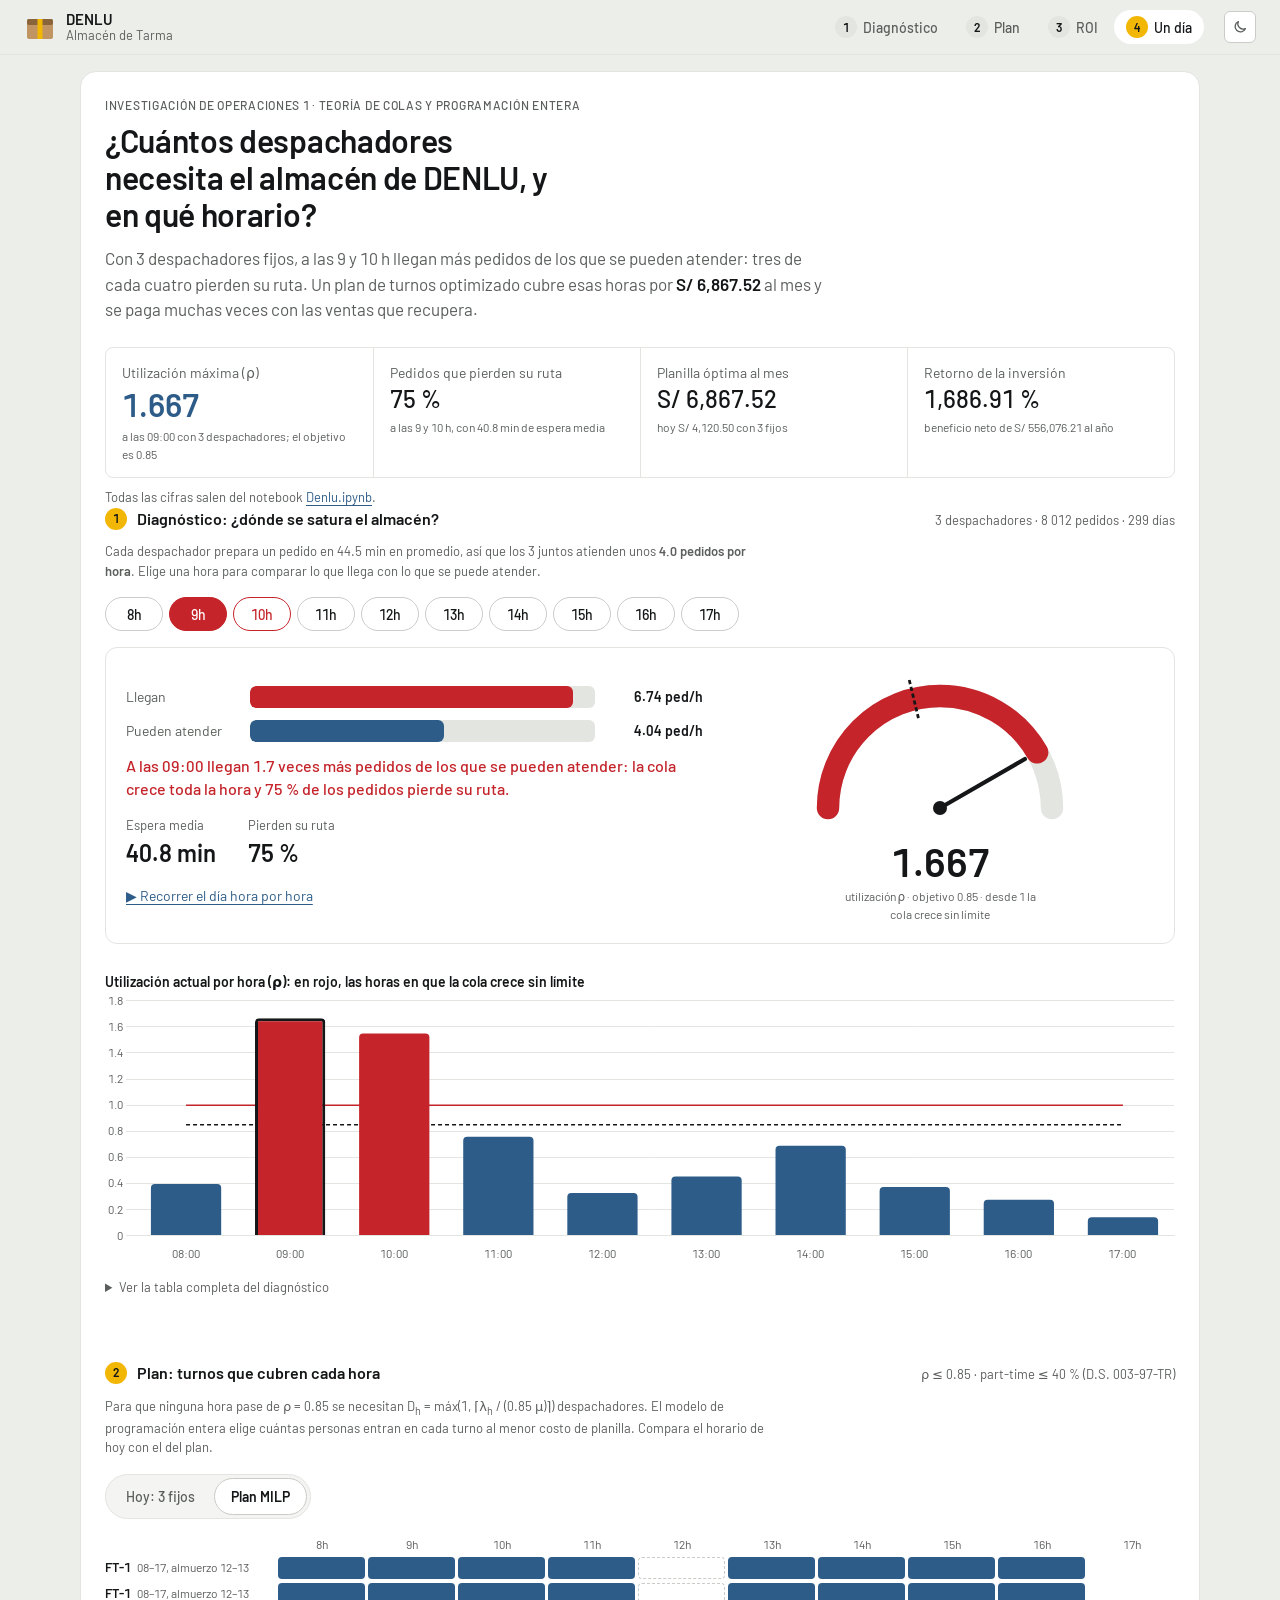
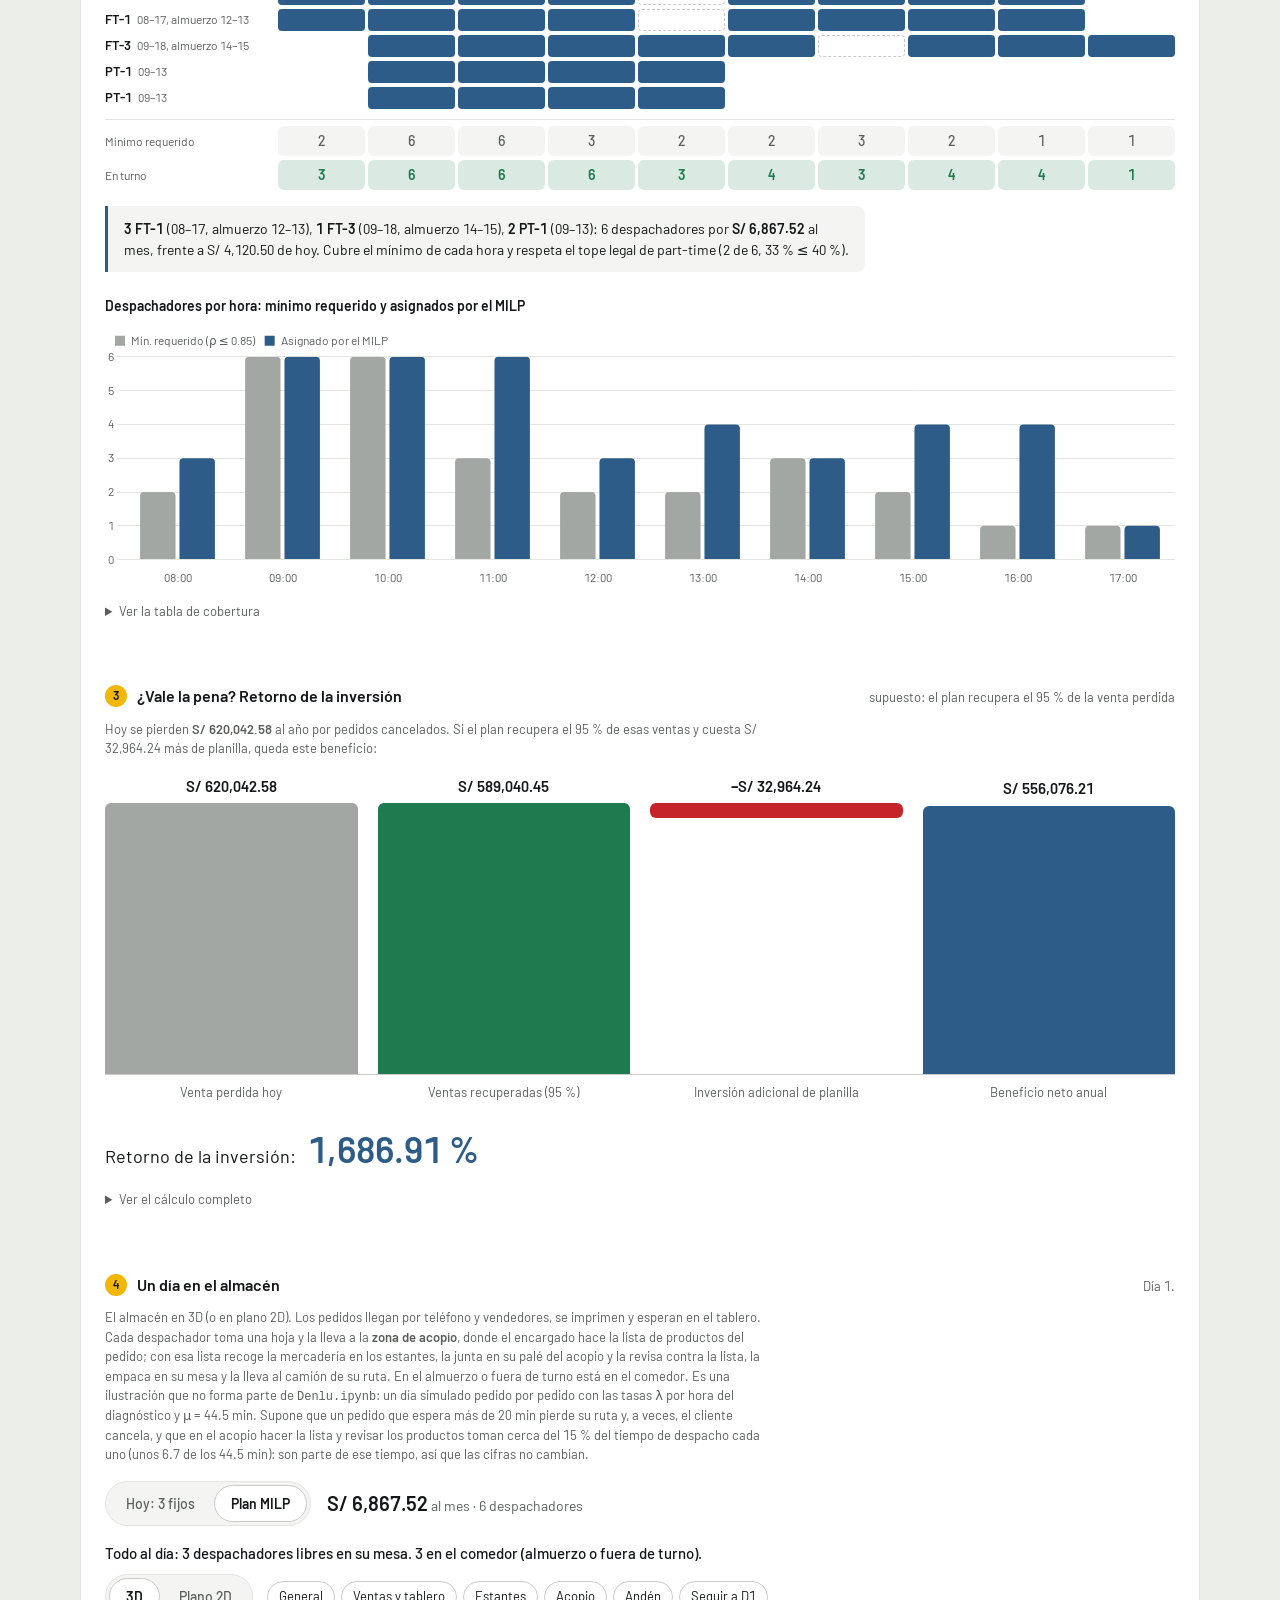
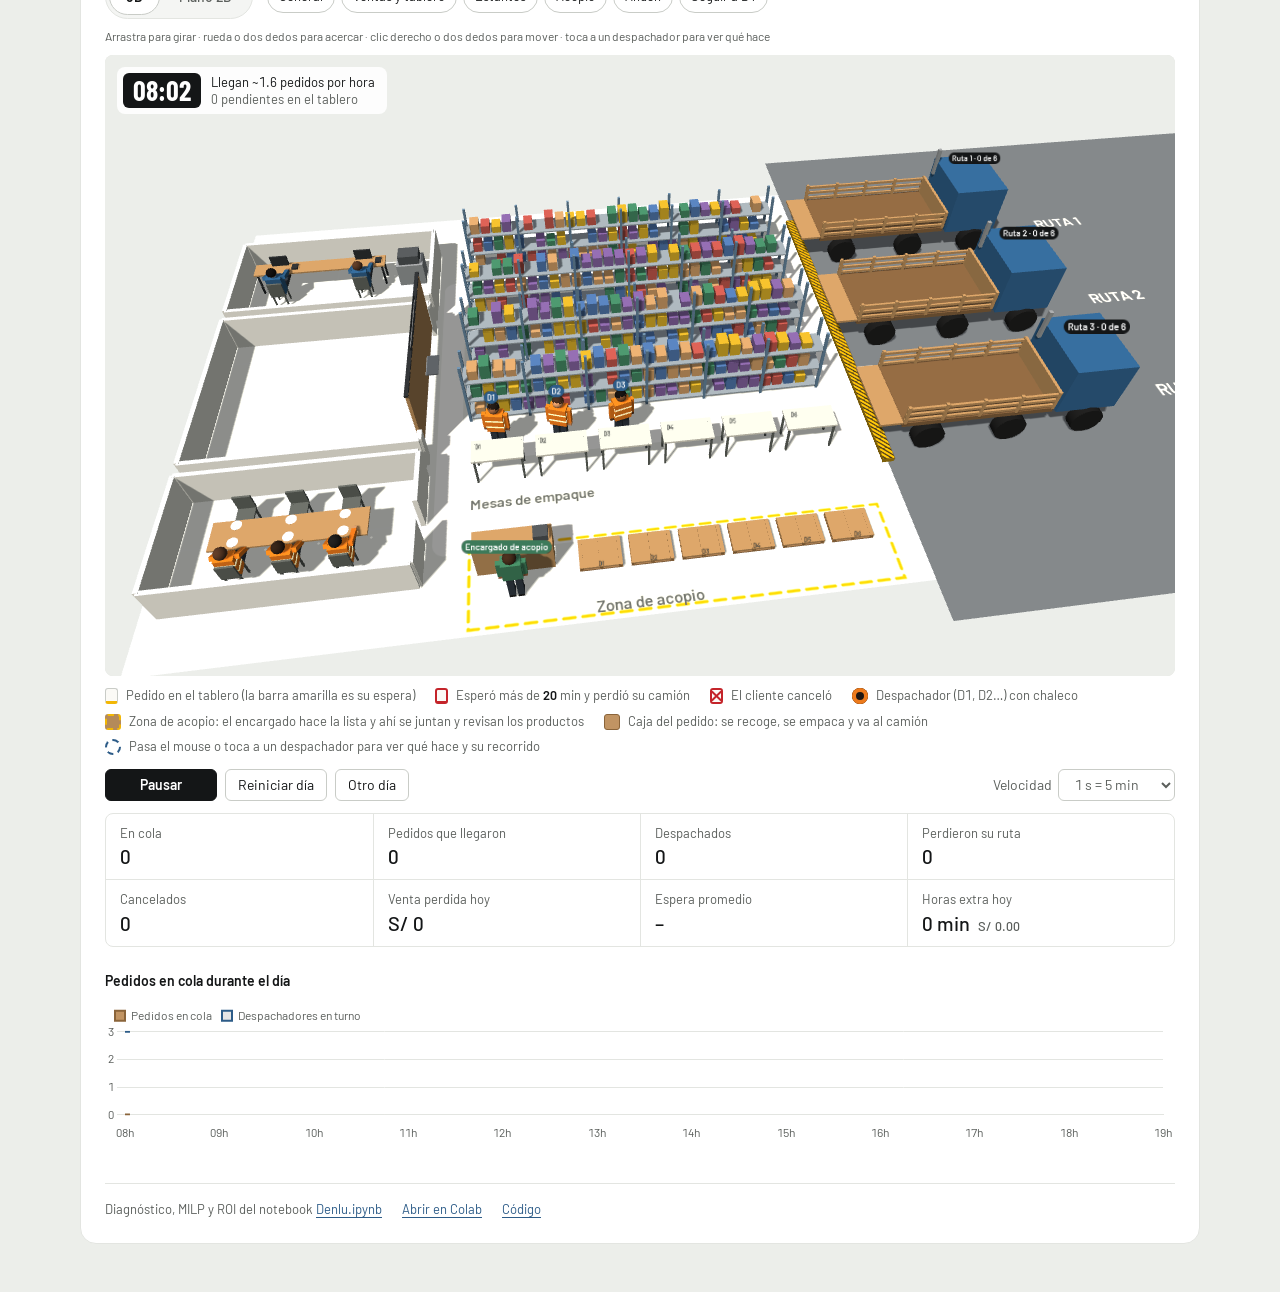
==== Simulacion/web/index.html @ 8f29fb40 "Agregar la zona de acopio a la simulación Mejora pedida para el trabajo final: el punto donde se aco" ====
<!doctype html>
<html lang="es">
<head>
  <meta charset="utf-8">
  <meta name="viewport" content="width=device-width, initial-scale=1">
  <title>Andén DENLU</title>
  <meta name="description" content="Optimización de personal en el almacén de DENLU (Tarma): diagnóstico con colas, plan MILP, cobertura y ROI, con una animación de un día de despacho.">
  <script>document.documentElement.classList.add("js"); try { var t = localStorage.getItem('denlu-tema'); if (t === 'light' || t === 'dark') document.documentElement.dataset.theme = t; } catch (e) {}</script>
  <link rel="stylesheet" href="estilos.css">
</head>
<body>
  <header class="barra">
    <a class="marca" href="#inicio" aria-label="DENLU, almacén de Tarma: volver al inicio">
        <svg viewBox="0 0 32 32" width="32" height="32" aria-hidden="true">
          <rect x="3" y="8" width="26" height="20" rx="2" fill="var(--carton)"/>
          <rect x="3" y="8" width="26" height="6" rx="2" fill="var(--carton-borde)"/>
          <rect x="13.5" y="8" width="5" height="20" fill="var(--seguridad)"/>
        </svg>
      <span><span class="marca-nombre">DENLU</span><span class="marca-ambito">Almacén de Tarma</span></span>
    </a>
    <nav class="pasos" aria-label="Secciones">
      <a href="#diagnostico"><span class="num">1</span><span class="txt">Diagnóstico</span></a>
      <a href="#plan"><span class="num">2</span><span class="txt">Plan</span></a>
      <a href="#roi"><span class="num">3</span><span class="txt">ROI</span></a>
      <a href="#dia"><span class="num">4</span><span class="txt">Un día</span></a>
    </nav>
    <button type="button" class="tema" id="tema" aria-pressed="false" aria-label="Tema oscuro" title="Cambiar entre tema claro y oscuro">
          <svg class="luna" viewBox="0 0 24 24" width="16" height="16" aria-hidden="true"><path d="M20 14.5A8 8 0 0 1 9.5 4 8 8 0 1 0 20 14.5Z" fill="none" stroke="currentColor" stroke-width="2" stroke-linejoin="round"/></svg>
          <svg class="sol" viewBox="0 0 24 24" width="16" height="16" aria-hidden="true"><circle cx="12" cy="12" r="4" fill="none" stroke="currentColor" stroke-width="2"/><path d="M12 2v3M12 19v3M2 12h3M19 12h3M4.9 4.9l2.1 2.1M17 17l2.1 2.1M4.9 19.1 7 17M17 7l2.1-2.1" stroke="currentColor" stroke-width="2" stroke-linecap="round"/></svg>
        </button>
  </header>

  <main class="hoja" id="inicio">
    <section class="portada revelar" aria-labelledby="tTitulo">
      <p class="antetitulo">Investigación de Operaciones 1 · Teoría de colas y programación entera</p>
      <h1 id="tTitulo">¿Cuántos despachadores necesita el almacén de DENLU, y en qué horario?</h1>
      <p class="hallazgo">Con 3 despachadores fijos, a las 9 y 10 h llegan más pedidos de los que se pueden atender: tres de cada cuatro pierden su ruta. Un plan de turnos optimizado cubre esas horas por <strong>S/ 6,867.52</strong> al mes y se paga muchas veces con las ventas que recupera.</p>
      <dl class="kpis" id="kpis" aria-label="Resultados principales de Denlu.ipynb"></dl>
      <p class="fuente">Todas las cifras salen del notebook <a href="https://github.com/Efustion23/denlu-simulacion/blob/main/Simulacion/Denlu.ipynb">Denlu.ipynb</a>.</p>
    </section>

    <section class="bloque paso-seccion revelar" id="diagnostico" aria-labelledby="tDiag">
      <div class="bloque-cab">
        <h2 id="tDiag"><span class="num">1</span>Diagnóstico: ¿dónde se satura el almacén?</h2>
        <span class="estado">3 despachadores · 8 012 pedidos · 299 días</span>
      </div>
      <p class="nota-bloque">Cada despachador prepara un pedido en 44.5 min en promedio, así que los 3 juntos atienden unos <strong>4.0 pedidos por hora</strong>. Elige una hora para comparar lo que llega con lo que se puede atender.</p>
      <div class="horas" id="horas" role="tablist" aria-label="Hora del día"></div>
      <div class="explorador">
        <div class="balanza">
          <div class="fila-balanza"><span class="et">Llegan</span><div class="pista"><i id="barraLlegan"></i></div><strong id="vLlegan"></strong></div>
          <div class="fila-balanza"><span class="et">Pueden atender</span><div class="pista"><i id="barraCap" class="cap"></i></div><strong id="vCap"></strong></div>
          <p class="veredicto" id="veredicto" aria-live="polite"></p>
          <div class="datos-hora">
            <div><span>Espera media</span><strong id="vEspera"></strong></div>
            <div><span>Pierden su ruta</span><strong id="vPerdida"></strong></div>
          </div>
          <button type="button" class="enlace" id="recorrer">▶ Recorrer el día hora por hora</button>
        </div>
        <figure class="medidor" aria-label="Utilización de la hora elegida">
          <svg viewBox="0 0 200 120" aria-hidden="true">
            <path class="arco-fondo" d="M20 100 A80 80 0 0 1 180 100" />
            <path class="arco-valor" id="arcoRho" d="M20 100 A80 80 0 0 1 180 100" />
            <line class="marca-085" x1="0" y1="0" x2="0" y2="0" id="marca085" />
            <line class="aguja" id="aguja" x1="100" y1="100" x2="100" y2="30" />
            <circle cx="100" cy="100" r="5" class="eje" />
          </svg>
          <figcaption><span class="rho-valor" id="vRho"></span><span class="rho-et">utilización ρ · objetivo 0.85 · desde 1 la cola crece sin límite</span></figcaption>
        </figure>
      </div>
      <div class="grafico grafico-medio"><canvas id="gRho" aria-label="Utilización por hora con 3 despachadores"></canvas></div>
      <details class="detalle">
        <summary>Ver la tabla completa del diagnóstico</summary>
        <table class="resultados" id="tablaDiag"></table>
      </details>
    </section>

    <section class="bloque paso-seccion revelar" id="plan" aria-labelledby="tMilp">
      <div class="bloque-cab">
        <h2 id="tMilp"><span class="num">2</span>Plan: turnos que cubren cada hora</h2>
        <span class="estado">ρ ≤ 0.85 · part-time ≤ 40 % (D.S. 003-97-TR)</span>
      </div>
      <p class="nota-bloque">Para que ninguna hora pase de ρ = 0.85 se necesitan D<sub>h</sub> = máx(1, ⌈λ<sub>h</sub> / (0.85 μ)⌉) despachadores. El modelo de programación entera elige cuántas personas entran en cada turno al menor costo de planilla. Compara el horario de hoy con el del plan.</p>
      <div class="segmentado" id="vistaGantt" role="group" aria-label="Horario a mostrar">
        <button type="button" data-vista="actual">Hoy: 3 fijos</button>
        <button type="button" data-vista="milp" aria-pressed="true">Plan MILP</button>
      </div>
      <div class="gantt" id="gantt" aria-label="Horario por persona y cobertura por hora"></div>
      <p class="plan-milp" id="planMilp"></p>
      <div class="grafico grafico-medio"><canvas id="gCobertura" aria-label="Despachadores requeridos y asignados por hora"></canvas></div>
      <details class="detalle">
        <summary>Ver la tabla de cobertura</summary>
        <table class="resultados" id="tablaCobertura"></table>
      </details>
    </section>

    <section class="bloque paso-seccion revelar" id="roi" aria-labelledby="tRoi">
      <div class="bloque-cab">
        <h2 id="tRoi"><span class="num">3</span>¿Vale la pena? Retorno de la inversión</h2>
        <span class="estado">supuesto: el plan recupera el 95 % de la venta perdida</span>
      </div>
      <p class="nota-bloque">Hoy se pierden <strong>S/ 620,042.58</strong> al año por pedidos cancelados. Si el plan recupera el 95 % de esas ventas y cuesta S/ 32,964.24 más de planilla, queda este beneficio:</p>
      <div class="cascada" id="cascada" aria-label="De la venta perdida al beneficio neto"></div>
      <p class="roi-final">Retorno de la inversión: <strong id="vRoi">0 %</strong></p>
      <details class="detalle">
        <summary>Ver el cálculo completo</summary>
        <table class="resultados resultados-roi" id="tablaRoi"></table>
      </details>
    </section>

      <section class="bloque paso-seccion revelar" id="dia" aria-labelledby="tDia">
        <div class="bloque-cab">
          <h2 id="tDia"><span class="num">4</span>Un día en el almacén</h2>
          <span class="estado" id="estadoDia" aria-live="polite"></span>
        </div>
        <p class="nota-bloque">El almacén en 3D (o en plano 2D). Los pedidos llegan por teléfono y vendedores, se imprimen y esperan en el tablero. Cada despachador toma una hoja y la lleva a la <strong>zona de acopio</strong>, donde el encargado hace la lista de productos del pedido; con esa lista recoge la mercadería en los estantes, la junta en su palé del acopio y la revisa contra la lista, la empaca en su mesa y la lleva al camión de su ruta. En el almuerzo o fuera de turno está en el comedor. Es una ilustración que no forma parte de <code>Denlu.ipynb</code>: un día simulado pedido por pedido con las tasas λ por hora del diagnóstico y μ = 44.5 min. Supone que un pedido que espera más de 20 min pierde su ruta y, a veces, el cliente cancela, y que en el acopio hacer la lista y revisar los productos toman cerca del 15 % del tiempo de despacho cada uno (unos 6.7 de los 44.5 min): son parte de ese tiempo, así que las cifras no cambian.</p>
        <div class="selector-plan">
          <div class="segmentado" id="presets" role="group" aria-label="Quién atiende el día"></div>
          <p class="costo"><span id="costoMes"></span> al mes <span class="costo-gente" id="totalPersonas"></span></p>
        </div>
        <p class="narracion" id="narracion"></p>
        <div class="vista-barra" id="vistaBarra">
          <div class="segmentado" id="vista" role="group" aria-label="Vista del almacén">
            <button type="button" data-vista="3d" aria-pressed="true">3D</button>
            <button type="button" data-vista="2d">Plano 2D</button>
          </div>
          <div class="camaras" id="camaras" role="group" aria-label="Cámara">
            <button type="button" data-cam="general">General</button>
            <button type="button" data-cam="ventas">Ventas y tablero</button>
            <button type="button" data-cam="estantes">Estantes</button>
            <button type="button" data-cam="acopio">Acopio</button>
            <button type="button" data-cam="anden">Andén</button>
            <button type="button" data-cam="seguir">Seguir a D1</button>
          </div>
          <p class="pista3d" id="pista3d">Arrastra para girar · rueda o dos dedos para acercar · clic derecho o dos dedos para mover · toca a un despachador para ver qué hace</p>
        </div>
        <div class="lienzo"><div class="escena3d" id="escena3d" hidden></div><canvas id="lienzo" role="img" aria-label="Plano del almacén: oficina de ventas, tablero de pedidos, estantería, mesas de empaque, comedor y andén con los camiones de cada ruta"></canvas></div>
        <ul class="leyenda" aria-label="Qué significa cada cosa">
          <li><span class="sw sw-hoja"></span><span>Pedido en el tablero (la barra amarilla es su espera)</span></li>
          <li><span class="sw sw-hoja sw-perdio"></span><span>Esperó más de <strong id="leyendaT">20</strong> min y perdió su camión</span></li>
          <li><span class="sw sw-hoja sw-cancelo"></span><span>El cliente canceló</span></li>
          <li><span class="sw sw-desp"></span><span>Despachador (D1, D2…) con chaleco</span></li>
          <li><span class="sw sw-acopio"></span><span>Zona de acopio: el encargado hace la lista y ahí se juntan y revisan los productos</span></li>
          <li><span class="sw sw-caja"></span><span>Caja del pedido: se recoge, se empaca y va al camión</span></li>
          <li><span class="sw sw-toque"></span><span>Pasa el mouse o toca a un despachador para ver qué hace y su recorrido</span></li>
        </ul>
        <div class="reproductor">
          <button type="button" id="play" class="primario">Reproducir</button>
          <button type="button" id="reiniciar">Reiniciar día</button>
          <button type="button" id="otroDia">Otro día</button>
          <label class="velocidad">Velocidad
            <select id="velocidad">
              <option value="1">1 s = 1 min</option>
              <option value="2">1 s = 2 min</option>
              <option value="5" selected>1 s = 5 min</option>
              <option value="10">1 s = 10 min</option>
              <option value="15">1 s = 15 min</option>
              <option value="30">1 s = 30 min</option>
              <option value="60">1 s = 1 hora</option>
            </select>
          </label>
        </div>
        <dl class="contadores" id="contadores"></dl>
        <div class="grafico grafico-dia"><canvas id="gDia" aria-label="Pedidos en cola y despachadores en turno durante el día"></canvas></div>
      </section>

    <footer class="pie-pagina">
      <span>Diagnóstico, MILP y ROI del notebook <a href="https://github.com/Efustion23/denlu-simulacion/blob/main/Simulacion/Denlu.ipynb">Denlu.ipynb</a></span>
      <a href="https://colab.research.google.com/github/Efustion23/denlu-simulacion/blob/main/Simulacion/Denlu.ipynb">Abrir en Colab</a>
      <a href="https://github.com/Efustion23/denlu-simulacion">Código</a>
    </footer>
  </main>

  <script src="vendor/chart.umd.js"></script>
  <script src="vendor/three.min.js"></script>
  <script src="vendor/OrbitControls.js"></script>
  <script src="simulacion.js"></script>
  <script src="app.js"></script>
  <script src="almacen3d.js"></script>
</body>
</html>
---- Simulacion/web/estilos.css ----
/* Estilo "framed sheet": un marco con el tono del concreto del almacén (barra lateral) y el trabajo
   sobre una hoja blanca con borde de 1px, sin sombras. El color va en los datos: el azul acero del
   uniforme de los despachadores marca el plan elegido; la situación actual va en gris.
   Rejilla: hoja = viewport − 288px (lateral) − 8px de margen; 24px de relleno y un solo espacio de 24px. */
@font-face { font-family: "Barlow"; font-style: normal; font-weight: 400; font-display: swap; src: url("fonts/barlow-latin-400-normal.woff2") format("woff2"); }
@font-face { font-family: "Barlow"; font-style: normal; font-weight: 500; font-display: swap; src: url("fonts/barlow-latin-500-normal.woff2") format("woff2"); }
@font-face { font-family: "Barlow"; font-style: normal; font-weight: 600; font-display: swap; src: url("fonts/barlow-latin-600-normal.woff2") format("woff2"); }
@font-face { font-family: "Barlow Condensed"; font-style: normal; font-weight: 600; font-display: swap; src: url("fonts/barlow-condensed-latin-600-normal.woff2") format("woff2"); }
@font-face { font-family: "Barlow Condensed"; font-style: normal; font-weight: 700; font-display: swap; src: url("fonts/barlow-condensed-latin-700-normal.woff2") format("woff2"); }

:root {
  color-scheme: light;
  --marco: #eceeea;
  --hoja: #ffffff;
  --fondo: #ffffff;
  --panel: #f4f5f3;
  --activo: #e3e5e1;
  --suelo: #e2e4df;
  --tinta: #141617;
  --tinta-2: #5b5f5c;
  --linea: #e3e5e1;
  --control: #c9ccc7;
  --seguridad: #f2b705;
  --carton: #c19463;
  --carton-borde: #8a643a;
  --acero: #2d5c88;
  --rojo: #c4242a;
  --verde: #1e7b4f;
  --serie-plan: #2d5c88;
  --serie-actual: #a3a7a4;
  --boton: #ffffff;
  --primario: #141617;
  --primario-tinta: #ffffff;

  --radio-hoja: 16px;
  --radio: 6px;
  --espacio: 24px;
  --lateral: 288px;
  --curva: cubic-bezier(0.2, 0, 0, 1);
}
@media (prefers-color-scheme: dark) {
  :root:not([data-theme="light"]) {
    color-scheme: dark;
    --marco: #0e0f10;
    --hoja: #17181a;
    --fondo: #1f2123;
    --panel: #1f2123;
    --activo: #2a2c2e;
    --suelo: #222426;
    --tinta: #ececea;
    --tinta-2: #a3a7a4;
    --linea: #2a2c2e;
    --control: #3c3f41;
    --seguridad: #e0a800;
    --carton: #a47a48;
    --carton-borde: #d0a36c;
    --acero: #6a9fd4;
    --rojo: #ef6a62;
    --verde: #4cae78;
    --serie-plan: #6a9fd4;
    --serie-actual: #6f7375;
    --boton: #1f2123;
    --primario: #ececea;
    --primario-tinta: #141617;
  }
}
:root[data-theme="dark"] {
  color-scheme: dark;
  --marco: #0e0f10;
  --hoja: #17181a;
  --fondo: #1f2123;
  --panel: #1f2123;
  --activo: #2a2c2e;
  --suelo: #222426;
  --tinta: #ececea;
  --tinta-2: #a3a7a4;
  --linea: #2a2c2e;
  --control: #3c3f41;
  --seguridad: #e0a800;
  --carton: #a47a48;
  --carton-borde: #d0a36c;
  --acero: #6a9fd4;
  --rojo: #ef6a62;
  --verde: #4cae78;
  --serie-plan: #6a9fd4;
  --serie-actual: #6f7375;
  --boton: #1f2123;
  --primario: #ececea;
  --primario-tinta: #141617;
}

* { box-sizing: border-box; }
html { background: var(--marco); }
body {
  margin: 0;
  background: var(--marco);
  color: var(--tinta);
  font: 400 14px/1.5 "Barlow", system-ui, sans-serif;
  font-variant-numeric: tabular-nums;
  -webkit-font-smoothing: antialiased;
}
::selection { background: var(--seguridad); color: #141617; }
h1, h2, p { margin: 0; }
h1 { font-size: 24px; font-weight: 600; line-height: 1.2; letter-spacing: -0.01em; }
h2 { font-size: 16px; font-weight: 600; line-height: 1.3; }
button, select, input { font: inherit; color: inherit; }
a { color: var(--acero); text-underline-offset: 3px; }
:focus-visible { outline: 2px solid var(--acero); outline-offset: 2px; border-radius: 2px; }

/* Marco: lateral teñida + hoja blanca */
.marco { display: grid; grid-template-columns: var(--lateral) minmax(0, 1fr); min-height: 100vh; }
.lateral {
  position: sticky; top: 0; align-self: start;
  max-height: 100vh; overflow-y: auto;
  padding: 20px 20px 32px;
  scrollbar-width: thin; scrollbar-color: var(--control) transparent;
}
.hoja {
  margin: 8px 8px 8px 0;
  background: var(--hoja);
  border: 1px solid var(--linea);
  border-radius: var(--radio-hoja);
  padding: var(--espacio);
  min-width: 0;
}

.marca { display: flex; align-items: center; gap: 10px; margin-bottom: 28px; }
.marca svg { flex: none; }
.marca-nombre { font-weight: 600; font-size: 15px; line-height: 1.2; }
.marca-ambito { color: var(--tinta-2); font-size: 13px; line-height: 1.2; }
.tema {
  margin-left: auto; flex: none; width: 32px; height: 32px; padding: 0;
  display: grid; place-items: center; cursor: pointer;
  border: 1px solid var(--control); background: var(--boton); border-radius: var(--radio); color: var(--tinta-2);
  transition: background-color 150ms var(--curva), color 150ms var(--curva);
}
.tema:hover { background: var(--activo); color: var(--tinta); }
.tema .sol, .tema[aria-pressed="true"] .luna { display: none; }
.tema[aria-pressed="true"] .sol { display: block; }

.lateral > section, .lateral > details { margin-top: 28px; }
.lateral h2 { margin-bottom: 12px; }

/* Secciones plegables de la barra lateral (en móvil arrancan cerradas) */
.plegable > summary { display: flex; align-items: center; justify-content: space-between; gap: 8px; cursor: pointer; list-style: none; }
.plegable > summary::-webkit-details-marker { display: none; }
.plegable > summary::after {
  content: ""; flex: none; width: 7px; height: 7px; margin: 0 3px 3px 0;
  border: solid var(--tinta-2); border-width: 0 1.5px 1.5px 0; transform: rotate(45deg);
  transition: transform 150ms var(--curva);
}
.plegable[open] > summary::after { transform: rotate(-135deg); margin-bottom: -2px; }
.plegable > summary h2 { margin: 0; }
.plegable[open] > summary { margin-bottom: 12px; }
.plegable-menor > summary { color: var(--tinta-2); font-weight: 500; }
.plegable-menor[open] > summary { margin-bottom: 6px; }

/* Botones: una forma, un radio */
.presets { display: flex; flex-wrap: wrap; gap: 6px; margin-bottom: 12px; }
.presets button, .paso button, .reproductor button, .reproductor select {
  height: 32px; padding: 0 12px;
  border: 1px solid var(--control); background: var(--boton); border-radius: var(--radio);
  cursor: pointer;
  transition: background-color 150ms var(--curva), border-color 150ms var(--curva), transform 100ms var(--curva);
}
.presets button:hover, .paso button:hover, .reproductor button:hover, .reproductor select:hover { background: var(--activo); }
.presets button:active, .paso button:active, .reproductor button:active { transform: scale(0.97); }
.presets button[aria-pressed="true"] { background: var(--activo); border-color: var(--tinta); font-weight: 600; }

.turnos { width: 100%; border-collapse: collapse; }
.turnos td { padding: 6px 0; border-bottom: 1px solid var(--linea); vertical-align: middle; }
.turnos .nombre { display: block; font-weight: 600; line-height: 1.25; }
.turnos .horario { display: block; color: var(--tinta-2); font-size: 13px; line-height: 1.3; }
.turnos .separador td { padding: 14px 0 2px; border-bottom: 0; color: var(--tinta-2); font-size: 11px; font-weight: 500; letter-spacing: 0.05em; text-transform: uppercase; }
/* Horario dibujado del turno: 10 celdas de 8 a 18 h */
.eje-turnos { display: flex; justify-content: space-between; width: 128px; margin: 0 0 -2px; font-size: 11px; color: var(--tinta-2); }
.tira { display: flex; gap: 2px; margin: 4px 0 3px; }
.tira i { width: 11px; height: 8px; border-radius: 2px; background: var(--activo); }
.tira i.on { background: var(--acero); }
.tira i.alm { background: transparent; border: 1px solid var(--control); }
.paso { display: flex; align-items: center; gap: 2px; justify-content: flex-end; }
.paso button { width: 28px; height: 28px; padding: 0; line-height: 1; }
.paso output { width: 1.6rem; text-align: center; font-weight: 600; }
.costo { margin-top: 12px; color: var(--tinta-2); }
.costo span:first-child { font-size: 20px; font-weight: 600; color: var(--tinta); }
.costo-gente::before { content: "· "; }
.aviso { margin-top: 6px; color: var(--rojo); font-weight: 500; }
.plegable-menor { margin-top: 14px; }
.grafico { position: relative; }
.grafico-cobertura { height: 168px; margin-top: 12px; }

.control { display: block; margin-bottom: 14px; }
.control span { display: flex; justify-content: space-between; gap: 8px; }
.control output { font-weight: 600; white-space: nowrap; }
.control input { width: 100%; margin: 4px 0 0; accent-color: var(--acero); }
.nota { margin: 0 0 10px; color: var(--tinta-2); font-size: 13px; line-height: 1.4; }
.enlace { background: none; border: 0; padding: 0; color: var(--acero); text-decoration: underline; text-underline-offset: 3px; cursor: pointer; }

/* Hoja */
.titulo { display: flex; justify-content: space-between; align-items: flex-end; gap: var(--espacio); margin-bottom: 20px; }
.hallazgo { margin-top: 4px; font-size: 15px; color: var(--tinta-2); max-width: 75ch; }
.hallazgo strong { color: var(--tinta); font-weight: 600; }
.plan-elegido { color: var(--tinta-2); white-space: nowrap; }
.plan-elegido strong { color: var(--tinta); font-weight: 600; }

/* Guía de uso: tres pasos en orden */
.guia { display: grid; grid-template-columns: repeat(3, minmax(0, 1fr)); gap: var(--espacio); margin: 0 0 20px; padding: 0; list-style: none; counter-reset: paso; }
.guia li { position: relative; padding-left: 34px; color: var(--tinta-2); line-height: 1.4; counter-increment: paso; }
.guia li strong { display: block; color: var(--tinta); font-weight: 600; }
.guia li::before {
  content: counter(paso); position: absolute; left: 0; top: 0;
  width: 24px; height: 24px; border-radius: 50%; display: grid; place-items: center;
  background: var(--seguridad); color: #141617; font-weight: 600; font-size: 13px;
}

/* KPIs: un contenedor dividido por líneas de 1px */
.kpis {
  display: grid; grid-template-columns: repeat(4, minmax(0, 1fr));
  margin: 0 0 16px; border: 1px solid var(--linea); border-radius: 8px;
  transition: opacity 150ms var(--curva);
}
.kpis[aria-busy="true"], .resultados[aria-busy="true"] { opacity: 0.55; }
.kpis div { padding: 14px 16px; min-width: 0; }
.kpis div + div { border-left: 1px solid var(--linea); }
.kpis dt { color: var(--tinta-2); }
.kpis dd { margin: 2px 0 0; font-size: 24px; font-weight: 500; line-height: 1.2; }
.kpis .lider dd { font-size: 32px; font-weight: 600; color: var(--serie-plan); }
.kpis .pie { display: block; margin-top: 4px; font-size: 12px; color: var(--tinta-2); }
.kpis .bien { color: var(--verde); }
.kpis .mal { color: var(--rojo); }

/* Aviso de la hora más débil y explicación plegable */
.alerta {
  margin: 0 0 16px; padding: 12px 16px; max-width: 95ch;
  border: 1px solid var(--linea); border-left: 3px solid var(--rojo); border-radius: 8px; background: var(--panel);
  line-height: 1.45;
}
.alerta strong { display: block; font-weight: 600; }
.como { margin: 0 0 var(--espacio); color: var(--tinta-2); font-size: 13px; max-width: 95ch; }
.como summary { width: max-content; cursor: pointer; }
.como p { margin-top: 6px; }

.bloque + .bloque { margin-top: 40px; }
.bloque-cab { display: flex; justify-content: space-between; align-items: baseline; gap: 12px; margin-bottom: 12px; }
.estado { color: var(--tinta-2); font-size: 13px; }
.nota-bloque { margin: 0 0 16px; color: var(--tinta-2); font-size: 13px; max-width: 95ch; }

.narracion { margin: 0 0 10px; font-size: 15px; font-weight: 500; min-height: 1.5em; }
.lienzo { background: var(--suelo); border-radius: 8px; overflow: hidden; }
.leyenda { display: flex; flex-wrap: wrap; gap: 6px 20px; margin: 10px 0 0; padding: 0; list-style: none; color: var(--tinta-2); font-size: 13px; }
.leyenda li { display: flex; align-items: center; gap: 8px; }
.leyenda strong { font-weight: 600; color: var(--tinta); }
.sw { flex: none; display: inline-block; width: 16px; height: 16px; border-radius: 3px; }
.sw-caja { background: var(--carton); border: 1px solid var(--carton-borde); }
.sw-hoja { width: 13px; background: #fbfaf6; border: 1px solid var(--control); border-bottom: 3px solid var(--seguridad); }
.sw-perdio { border: 2px solid var(--rojo); border-bottom-width: 3px; }
.sw-cancelo { border: 2px solid var(--rojo); position: relative; overflow: hidden; }
.sw-cancelo::before, .sw-cancelo::after { content: ""; position: absolute; left: -2px; right: -2px; top: 5px; height: 2px; background: var(--rojo); transform: rotate(45deg); }
.sw-cancelo::after { transform: rotate(-45deg); }
.sw-acopio { border: 2px dashed var(--seguridad); background: #b48a5a; }
.sw-toque { border-radius: 50%; border: 2px dashed var(--acero); }
.sw-desp { border-radius: 50%; background: #ec7a1c; box-shadow: inset 0 0 0 4px #ec7a1c, inset 0 0 0 8px #1d1612; }
.lienzo canvas { display: block; width: 100%; height: auto; }
.reproductor { display: flex; flex-wrap: wrap; align-items: center; gap: 8px; margin: 12px 0; }
.reproductor .primario { background: var(--primario); color: var(--primario-tinta); border-color: var(--primario); min-width: 7rem; font-weight: 600; }
.reproductor .primario:hover { background: var(--primario); opacity: 0.88; }
.velocidad { display: flex; align-items: center; gap: 6px; color: var(--tinta-2); margin-left: auto; }

.contadores {
  display: grid; grid-template-columns: repeat(4, minmax(0, 1fr));
  margin: 0 0 16px; border: 1px solid var(--linea); border-radius: 8px;
}
.contadores div { padding: 10px 14px; border-top: 1px solid var(--linea); }
.contadores div:nth-child(-n + 4) { border-top: 0; }
.contadores div:not(:nth-child(4n + 1)) { border-left: 1px solid var(--linea); }
.contadores dt { color: var(--tinta-2); font-size: 13px; }
.contadores dd { margin: 0; font-size: 20px; font-weight: 500; line-height: 1.3; }
.contadores .malo dd { color: var(--rojo); }
.contadores .ic { font-size: 13px; color: var(--tinta-2); margin-left: 4px; }
.grafico-dia { height: 180px; }

.resultados { width: 100%; border-collapse: collapse; transition: opacity 150ms var(--curva); }
.resultados th, .resultados td { padding: 9px 10px; text-align: right; border-bottom: 1px solid var(--linea); }
.resultados th:first-child, .resultados td:first-child { text-align: left; padding-left: 0; }
.resultados thead th { font-weight: 500; font-size: 12px; color: var(--tinta-2); }
.resultados td.cifra { font-weight: 500; white-space: nowrap; }
.resultados .ic { color: var(--tinta-2); font-size: 12px; margin-left: 4px; font-weight: 400; }
.resultados .mejor { color: var(--verde); }
.resultados .peor { color: var(--rojo); }
.resultados tr.total td { font-weight: 600; border-bottom-color: var(--control); }
.marca-serie { display: inline-block; width: 10px; height: 10px; border-radius: 2px; margin-right: 6px; vertical-align: -1px; }
.roi { margin: 16px 0 24px; padding: 12px 16px; max-width: 95ch; border-left: 3px solid var(--seguridad); background: var(--panel); border-radius: 0 8px 8px 0; }
.roi:empty { display: none; }
.graficos-hora { display: grid; grid-template-columns: repeat(2, minmax(0, 1fr)); gap: var(--espacio); }
.graficos-hora .grafico { height: 240px; }
.graficos-base { display: grid; grid-template-columns: repeat(auto-fit, minmax(280px, 1fr)); gap: var(--espacio); }
.graficos-base .grafico { height: 230px; }

.pie-pagina { display: flex; flex-wrap: wrap; gap: 6px 20px; margin-top: 40px; padding-top: 16px; border-top: 1px solid var(--linea); color: var(--tinta-2); font-size: 13px; }

@media (max-width: 1100px) {
  .kpis, .contadores { grid-template-columns: repeat(2, minmax(0, 1fr)); }
  .kpis div:nth-child(3) { border-left: 0; }
  .kpis div:nth-child(n + 3) { border-top: 1px solid var(--linea); }
  .contadores div:nth-child(-n + 4) { border-top: 1px solid var(--linea); }
  .contadores div:nth-child(-n + 2) { border-top: 0; }
  .contadores div { border-left: 0 !important; }
  .contadores div:nth-child(even) { border-left: 1px solid var(--linea) !important; }
}
@media (max-width: 860px) {
  .marco { display: block; }
  .lateral { position: static; max-height: none; padding: 16px; }
  .marca { margin-bottom: 16px; }
  .lateral > section, .lateral > details { margin-top: 16px; }
  .plegable[open] > summary { margin-bottom: 10px; }
  .hoja { margin: 0; border-radius: 0; border-width: 1px 0 0; padding: 20px 16px 32px; }
  .titulo { flex-direction: column; align-items: flex-start; gap: 6px; }
  .guia { grid-template-columns: 1fr; gap: 12px; }
  .graficos-hora { grid-template-columns: 1fr; }
  .velocidad { margin-left: 0; }
}
@media (max-width: 560px) {
  .resultados .ic { display: block; margin: 0; }
  .resultados th, .resultados td { padding: 8px 4px; }
  .bloque-cab { flex-direction: column; align-items: flex-start; gap: 2px; }
}
@media (prefers-reduced-motion: reduce) {
  * { transition-duration: 0ms !important; }
  .presets button:active, .paso button:active, .reproductor button:active { transform: none; }
}

/* Secciones con las cifras de Denlu.ipynb */
.dos-col { display: grid; grid-template-columns: minmax(0, 1fr) minmax(0, 1fr); gap: var(--espacio); align-items: start; }
.grafico-medio { height: 300px; }
.resultados tr.critica td { color: var(--rojo); font-weight: 600; }
.resultados-roi { max-width: 560px; }
.plan-milp { margin: 0 0 16px; padding: 12px 16px; max-width: 95ch; border-left: 3px solid var(--acero); background: var(--panel); border-radius: 0 8px 8px 0; }
.turnos .cantidad { text-align: right; font-size: 20px; font-weight: 600; }
.nota-bloque code { font-size: 12px; }
@media (max-width: 1100px) { .dos-col { grid-template-columns: 1fr; } }

/* ---------- Página en una columna, guiada por pasos ---------- */
.barra {
  position: sticky; top: 0; z-index: 10; display: flex; align-items: center; gap: 16px; padding: 10px 24px;
  background: color-mix(in srgb, var(--marco) 88%, transparent); backdrop-filter: blur(8px); -webkit-backdrop-filter: blur(8px);
  border-bottom: 1px solid var(--linea);
}
.barra .marca { margin: 0; color: inherit; text-decoration: none; }
.barra .marca > span { display: flex; flex-direction: column; }
.pasos { display: flex; gap: 4px; margin-left: auto; }
.pasos a {
  display: flex; align-items: center; gap: 6px; padding: 6px 12px; border-radius: 999px;
  color: var(--tinta-2); font-weight: 500; text-decoration: none; transition: background-color 200ms var(--curva), color 200ms var(--curva);
}
.pasos a:hover { background: var(--activo); color: var(--tinta); }
.num {
  display: inline-grid; place-items: center; flex: none; width: 22px; height: 22px; border-radius: 50%;
  background: var(--activo); color: var(--tinta); font-size: 12px; font-weight: 600; transition: background-color 200ms var(--curva);
}
.pasos a[aria-current="true"] { background: var(--hoja); color: var(--tinta); }
.pasos a[aria-current="true"] .num, h2 .num { background: var(--seguridad); color: #141617; }
.barra .tema { margin-left: 4px; }
body > .hoja { max-width: 1120px; margin: 16px auto 48px; }
h2 .num { margin-right: 10px; vertical-align: 2px; }
.paso-seccion { scroll-margin-top: 76px; }
.bloque + .bloque { margin-top: 64px; }
html { scroll-behavior: smooth; }

/* Portada */
.antetitulo { margin-bottom: 8px; color: var(--tinta-2); font-size: 12px; font-weight: 500; letter-spacing: 0.06em; text-transform: uppercase; }
.portada h1 { max-width: 26ch; font-size: 32px; line-height: 1.15; }
.portada .hallazgo { max-width: 72ch; margin: 14px 0 24px; font-size: 17px; }
.portada .kpis { margin-bottom: 10px; }
.fuente { color: var(--tinta-2); font-size: 13px; }

/* Aparición al hacer scroll (solo con JavaScript: sin él todo se ve) */
.js .revelar { opacity: 0; transform: translateY(18px); transition: opacity 700ms var(--curva), transform 700ms var(--curva); }
.js .revelar.visible { opacity: 1; transform: none; }

/* Explorador por hora */
.horas { display: flex; flex-wrap: wrap; gap: 6px; margin: 4px 0 16px; }
.horas button {
  min-width: 58px; height: 34px; padding: 0 12px; border: 1px solid var(--control); border-radius: 999px;
  background: var(--boton); font-weight: 500; cursor: pointer;
  transition: background-color 200ms var(--curva), color 200ms var(--curva), border-color 200ms var(--curva), transform 100ms var(--curva);
}
.horas button:hover { background: var(--activo); }
.horas button:active { transform: scale(0.96); }
.horas button.critica { border-color: var(--rojo); color: var(--rojo); }
.horas button[aria-selected="true"] { background: var(--tinta); border-color: var(--tinta); color: var(--hoja); }
.horas button.critica[aria-selected="true"] { background: var(--rojo); border-color: var(--rojo); color: #fff; }
.explorador {
  display: grid; grid-template-columns: minmax(0, 1.35fr) minmax(0, 1fr); gap: var(--espacio); align-items: center;
  margin-bottom: 20px; padding: 20px; border: 1px solid var(--linea); border-radius: 12px;
}
.fila-balanza { display: grid; grid-template-columns: 112px minmax(0, 1fr) 96px; align-items: center; gap: 12px; margin-bottom: 12px; }
.fila-balanza .et { color: var(--tinta-2); }
.fila-balanza strong { text-align: right; font-weight: 600; }
.pista { height: 22px; overflow: hidden; border-radius: 6px; background: var(--activo); }
.pista i { display: block; width: 0; height: 100%; border-radius: 6px; background: var(--carton); transition: width 800ms var(--curva), background-color 300ms var(--curva); }
.pista i.cap { background: var(--acero); }
.pista i.excede { background: var(--rojo); }
.veredicto { min-height: 3em; margin: 6px 0 14px; font-size: 16px; font-weight: 500; line-height: 1.45; }
.veredicto.mal { color: var(--rojo); }
.datos-hora { display: flex; gap: 32px; margin-bottom: 14px; }
.datos-hora span { display: block; color: var(--tinta-2); font-size: 13px; }
.datos-hora strong { font-size: 24px; font-weight: 600; }
.medidor { margin: 0; text-align: center; }
.medidor svg { width: 100%; max-width: 280px; overflow: visible; }
@media (max-width: 860px) { .medidor svg { max-width: 220px; } }
.arco-fondo, .arco-valor { fill: none; stroke-width: 16; stroke-linecap: round; }
.arco-fondo { stroke: var(--activo); }
.arco-valor { stroke: var(--acero); stroke-dasharray: 251.33; stroke-dashoffset: 251.33; transition: stroke-dashoffset 900ms var(--curva), stroke 300ms var(--curva); }
.marca-085 { stroke: var(--tinta); stroke-width: 2; stroke-dasharray: 3 2; }
.aguja { stroke: var(--tinta); stroke-width: 3; stroke-linecap: round; transform-origin: 100px 100px; transform: rotate(-90deg); transition: transform 900ms cubic-bezier(0.34, 1.4, 0.64, 1); }
.eje { fill: var(--tinta); }
.rho-valor { display: block; font-size: 40px; font-weight: 600; line-height: 1; }
.rho-et { display: block; max-width: 30ch; margin: 6px auto 0; color: var(--tinta-2); font-size: 12px; }
.detalle { margin-top: 14px; }
.detalle summary { width: max-content; color: var(--tinta-2); font-size: 13px; cursor: pointer; }
.detalle[open] summary { margin-bottom: 8px; }

/* Control segmentado */
.segmentado { display: inline-flex; gap: 2px; margin-bottom: 16px; padding: 3px; border: 1px solid var(--linea); border-radius: 999px; background: var(--panel); }
.segmentado button {
  padding: 7px 16px; border: 1px solid transparent; border-radius: 999px; background: transparent;
  color: var(--tinta-2); font-weight: 500; cursor: pointer; transition: background-color 200ms var(--curva), color 200ms var(--curva);
}
.segmentado button:hover { color: var(--tinta); }
.segmentado button[aria-pressed="true"] { border-color: var(--control); background: var(--hoja); color: var(--tinta); font-weight: 600; }

/* Horario por persona (Gantt) */
.gantt { display: grid; grid-template-columns: 170px repeat(10, minmax(0, 1fr)); gap: 4px 3px; align-items: center; margin-bottom: 16px; }
.gantt .cab { color: var(--tinta-2); font-size: 12px; text-align: center; }
.gantt .persona { font-size: 13px; line-height: 1.2; }
.gantt .persona strong { font-weight: 600; }
.gantt .persona span { margin-left: 6px; color: var(--tinta-2); font-size: 12px; }
.gantt .celda { height: 22px; border-radius: 4px; }
.gantt .celda.on { background: var(--acero); transform-origin: left; animation: crecer 500ms var(--curva) both; animation-delay: calc(var(--i) * 35ms); }
.gantt .celda.alm { border: 1px dashed var(--control); }
.gantt .sep { grid-column: 1 / -1; height: 1px; margin: 6px 0 2px; background: var(--linea); }
.gantt .fila-et { color: var(--tinta-2); font-size: 12px; }
.gantt .n { display: grid; place-items: center; height: 30px; border-radius: 6px; font-size: 14px; font-weight: 600; animation: aparecer 400ms var(--curva) both; animation-delay: calc(300ms + var(--i) * 45ms); }
.gantt .n.req { background: var(--panel); color: var(--tinta-2); font-weight: 500; }
.gantt .n.ok { background: color-mix(in srgb, var(--verde) 16%, transparent); color: var(--verde); }
.gantt .n.falta { background: color-mix(in srgb, var(--rojo) 16%, transparent); color: var(--rojo); }
@keyframes crecer { from { opacity: 0.2; transform: scaleX(0); } to { opacity: 1; transform: none; } }
@keyframes aparecer { from { opacity: 0; transform: translateY(6px); } to { opacity: 1; transform: none; } }

/* Cascada del ROI */
.cascada { display: grid; grid-template-columns: repeat(4, minmax(0, 1fr)); gap: 20px; align-items: end; height: 300px; padding-bottom: 0; border-bottom: 1px solid var(--control); }
.cascada .columna { display: flex; flex-direction: column; justify-content: flex-end; height: 100%; }
.cascada .valor { margin-bottom: 6px; font-size: 15px; font-weight: 600; text-align: center; }
.cascada .bar { border-radius: 6px 6px 0 0; transform: scaleY(0); transform-origin: bottom; transition: transform 900ms var(--curva); }
.cascada .bar.flota { border-radius: 6px; }
.cascada.visible .bar { transform: none; }
.cascada-et { display: grid; grid-template-columns: repeat(4, minmax(0, 1fr)); gap: 20px; margin-top: 8px; color: var(--tinta-2); font-size: 13px; text-align: center; }
.roi-final { margin: 20px 0 0; font-size: 18px; }
.roi-final strong { margin-left: 8px; color: var(--acero); font-size: 36px; font-weight: 600; }

/* Un día: elegir quién atiende */
.selector-plan { display: flex; flex-wrap: wrap; align-items: center; gap: 4px 16px; }
.selector-plan .costo { margin: 0 0 16px; }

@media (max-width: 860px) {
  .barra { gap: 8px; padding: 8px 12px; }
  .barra .marca > span { display: none; }
  .pasos .txt { display: none; }
  .pasos a { padding: 6px 8px; }
  body > .hoja { margin: 0; }
  .portada h1 { font-size: 26px; }
  .explorador { grid-template-columns: 1fr; padding: 16px; }
  .fila-balanza { grid-template-columns: 92px minmax(0, 1fr) 80px; }
  .gantt { grid-template-columns: 76px repeat(10, minmax(0, 1fr)); gap: 3px 2px; }
  .gantt .persona span { display: none; }
  .gantt .cab { font-size: 10px; }
  .gantt .n { font-size: 12px; height: 26px; }
  .cascada { gap: 8px; height: 240px; }
  .cascada-et { gap: 8px; font-size: 11px; }
  .cascada .valor { font-size: 11px; }
}
@media (prefers-reduced-motion: reduce) {
  html { scroll-behavior: auto; }
  .js .revelar { opacity: 1; transform: none; }
  .gantt .celda.on, .gantt .n { animation: none; }
  .cascada .bar { transform: none; }
}

/* ---------- Vista 3D del almacén ---------- */
.vista-barra { display: flex; flex-wrap: wrap; align-items: center; gap: 8px 14px; margin: 0 0 10px; }
.vista-barra .segmentado { margin: 0; }
.camaras { display: flex; flex-wrap: wrap; gap: 6px; }
.camaras button { font: inherit; font-size: 13px; padding: 5px 11px; border: 1px solid var(--control); border-radius: 999px; background: var(--boton); color: var(--tinta); cursor: pointer; transition: background 0.15s var(--curva); }
.camaras button:hover { background: var(--activo); }
.pista3d { flex-basis: 100%; margin: 0; font-size: 12px; color: var(--tinta-2); }
.lienzo { position: relative; }
.lienzo [hidden], .vista-barra [hidden], .vista-barra[hidden] { display: none !important; }
.escena3d { position: relative; }
.escena3d canvas { display: block; touch-action: none; cursor: grab; }
.escena3d canvas:active { cursor: grabbing; }
.hud3d { position: absolute; inset: 0; pointer-events: none; overflow: hidden; }
.reloj3d { position: absolute; left: 12px; top: 12px; display: flex; align-items: center; gap: 10px; padding: 6px 12px 6px 6px; border-radius: 8px; background: color-mix(in srgb, var(--fondo) 88%, transparent); }
.reloj3d b { font: 700 28px/1.1 "Barlow Condensed", sans-serif; padding: 2px 10px; border-radius: 6px; background: var(--tinta); color: var(--fondo); }
.reloj3d > span { display: flex; flex-direction: column; font-size: 13px; line-height: 1.3; }
.reloj3d > span span + span { color: var(--tinta-2); }
.avisos3d { position: absolute; top: 14px; left: 50%; transform: translateX(-50%); display: flex; flex-direction: column; align-items: center; gap: 6px; }
.avisos3d p { margin: 0; padding: 5px 14px; border-radius: 999px; background: var(--tinta); color: var(--fondo); font-size: 13px; font-weight: 600; white-space: nowrap; opacity: 0; }
.avisos3d p.malo { background: var(--rojo); color: #fff; }
.ficha3d { position: absolute; display: flex; flex-direction: column; max-width: 290px; padding: 8px 12px; border-radius: 8px; background: var(--tinta); color: var(--fondo); font-size: 13px; line-height: 1.45; box-shadow: 0 2px 10px rgba(0, 0, 0, 0.2); }
.ficha3d span + span { opacity: 0.78; }
@media (max-width: 860px) {
  .reloj3d b { font-size: 22px; }
  .reloj3d > span { font-size: 12px; }
  .avisos3d { top: 66px; width: calc(100% - 24px); }
  .avisos3d p { white-space: normal; text-align: center; font-size: 12px; }
}
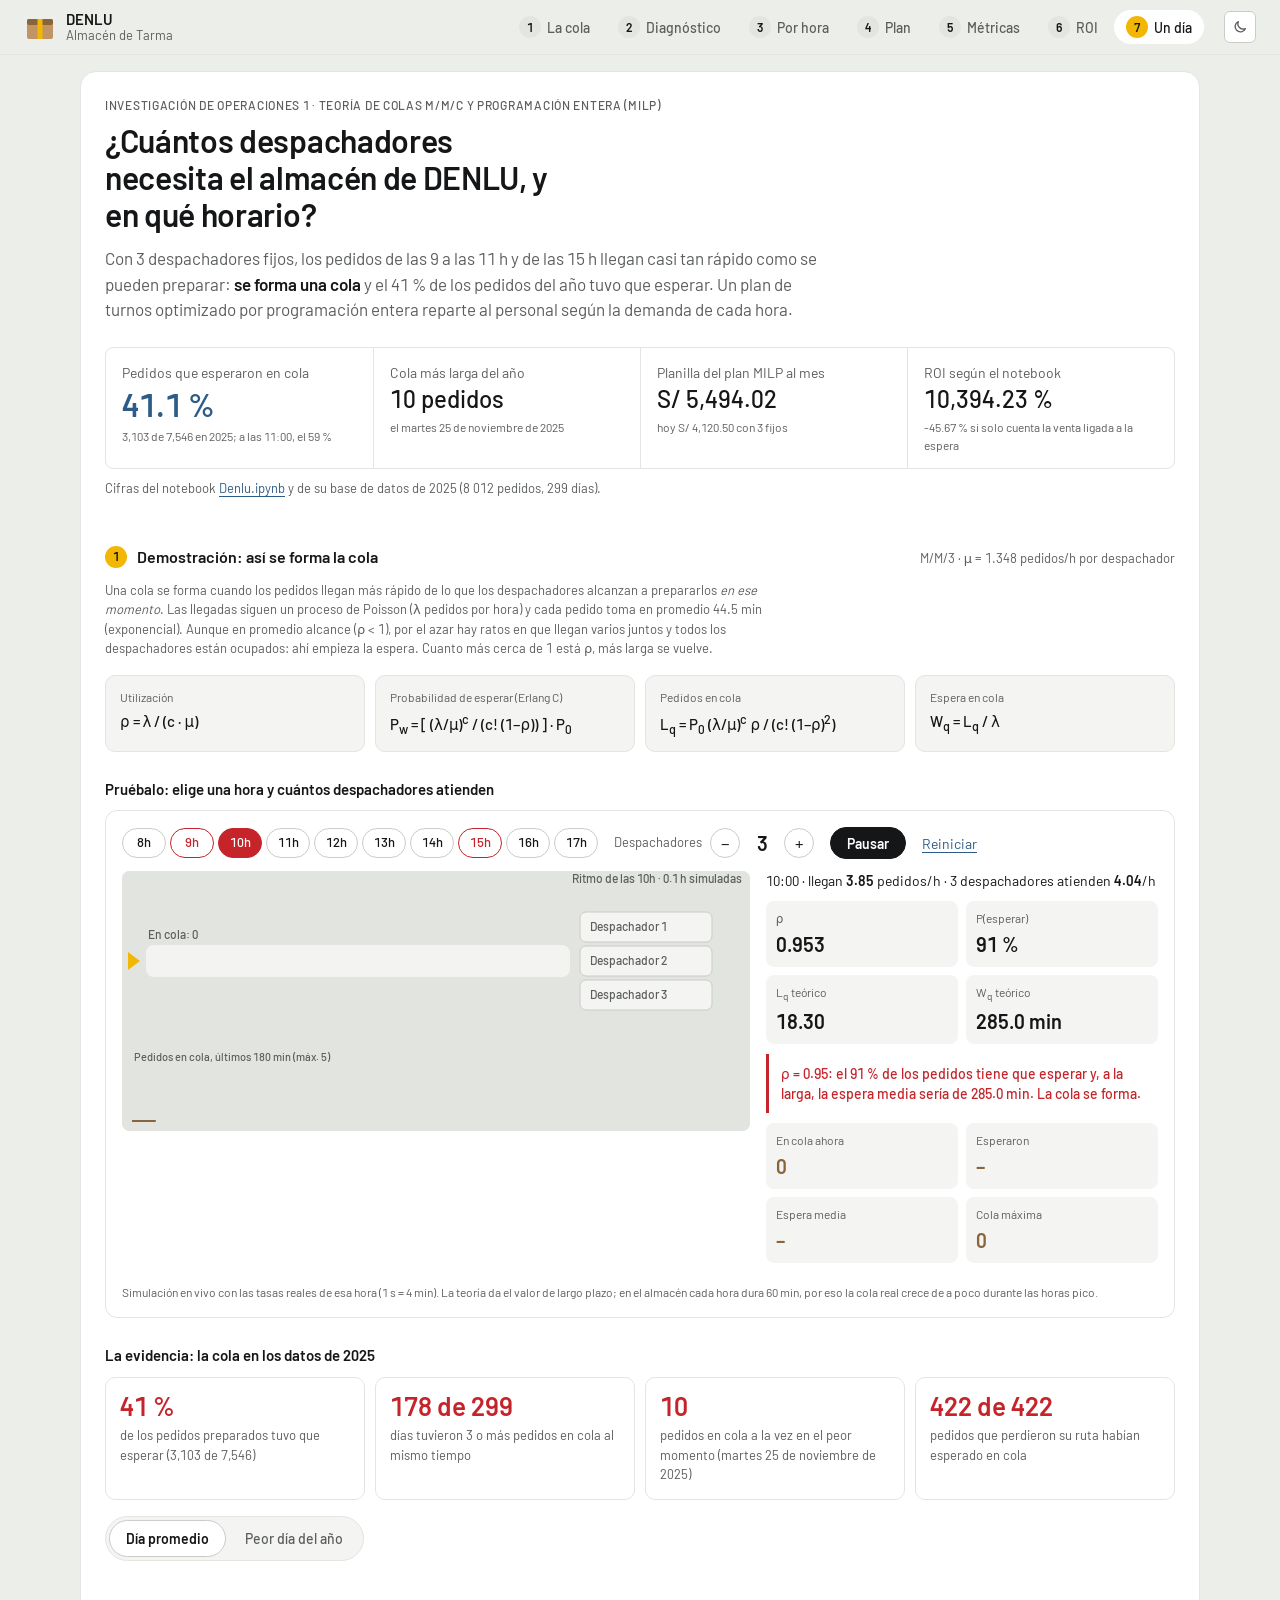
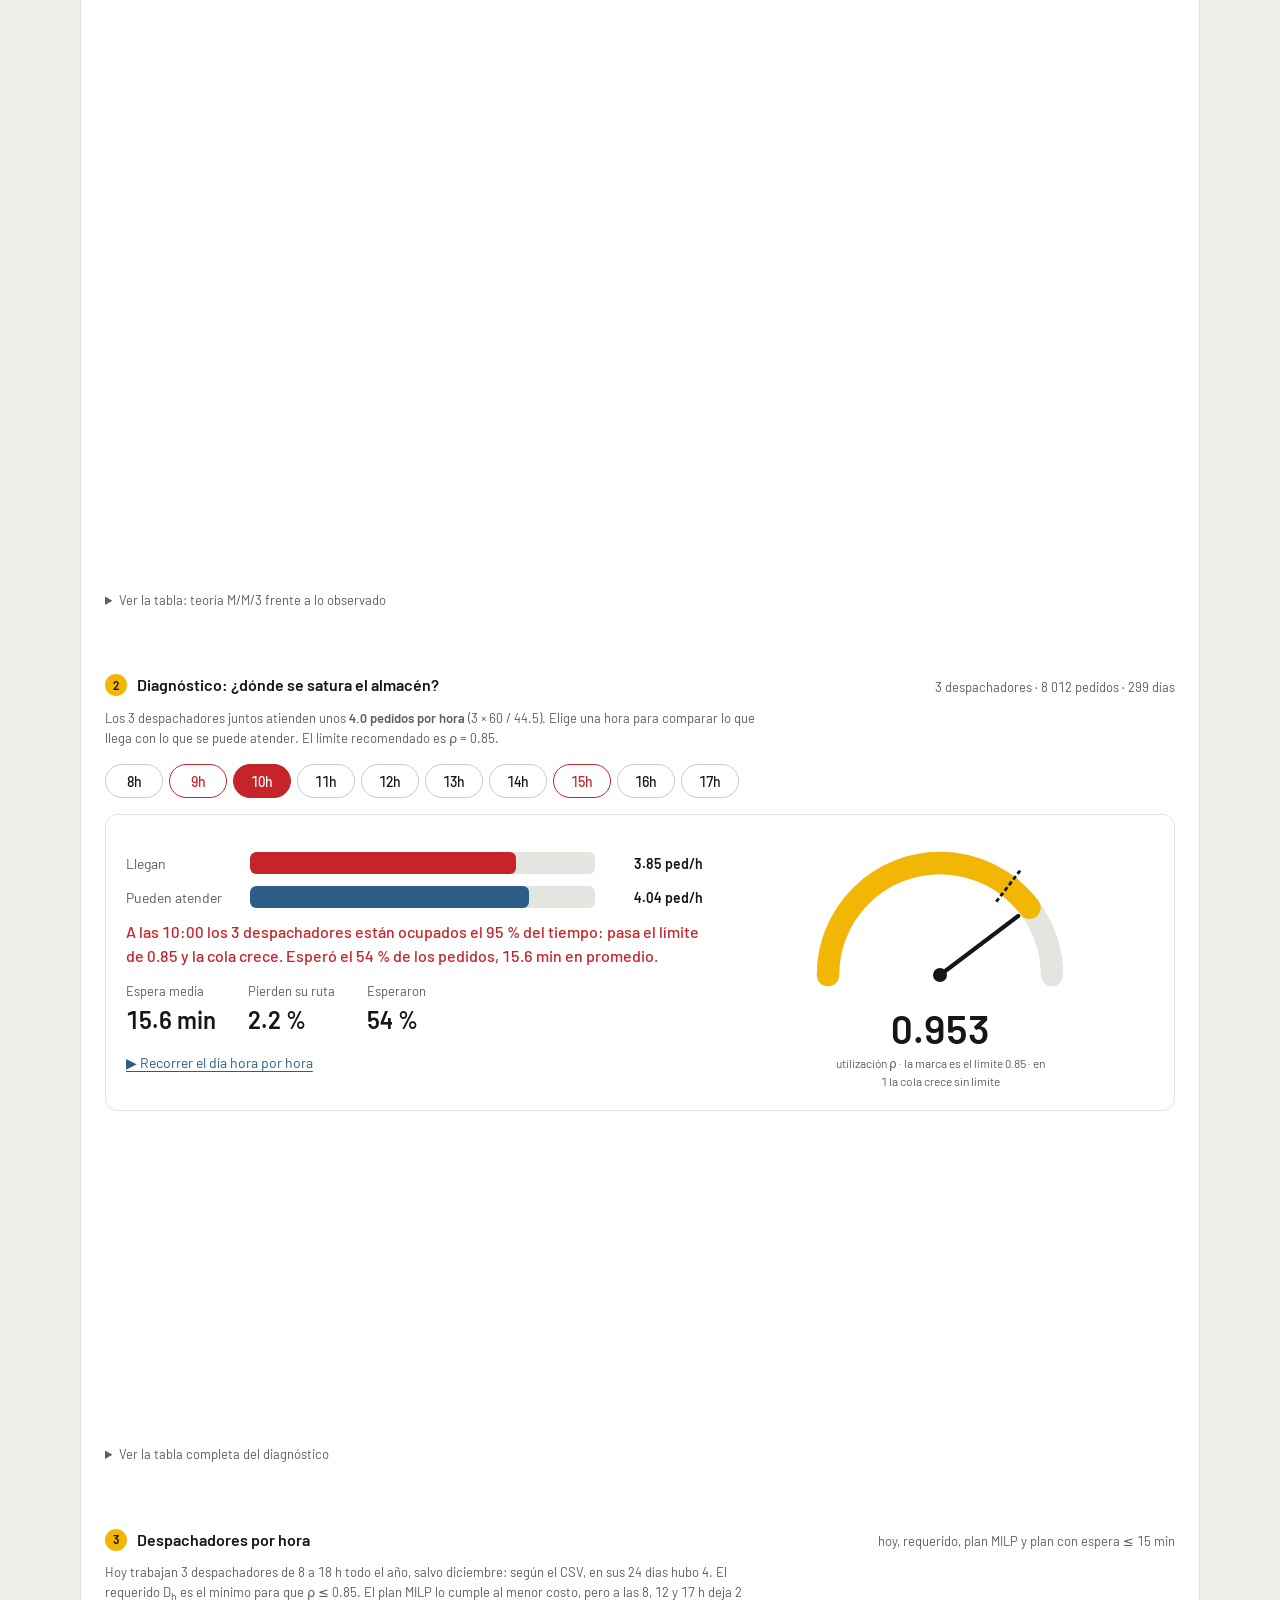
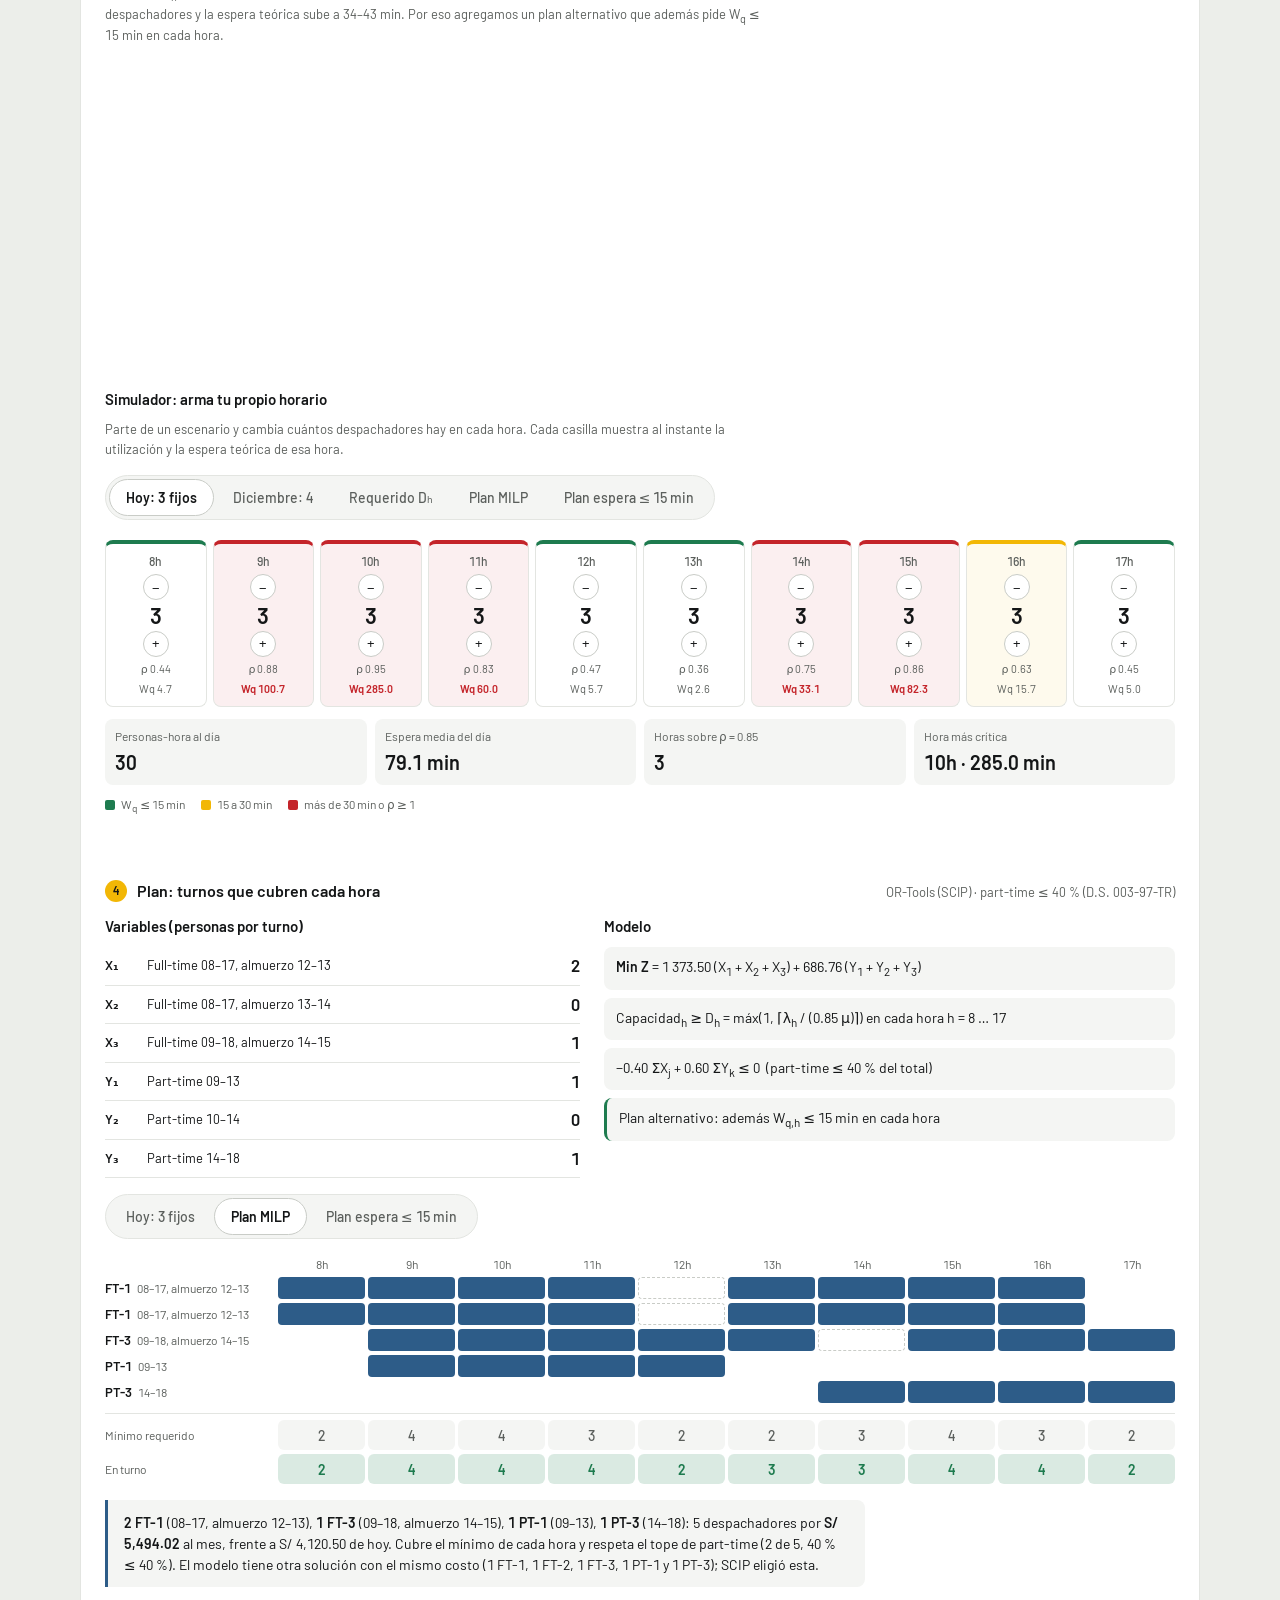
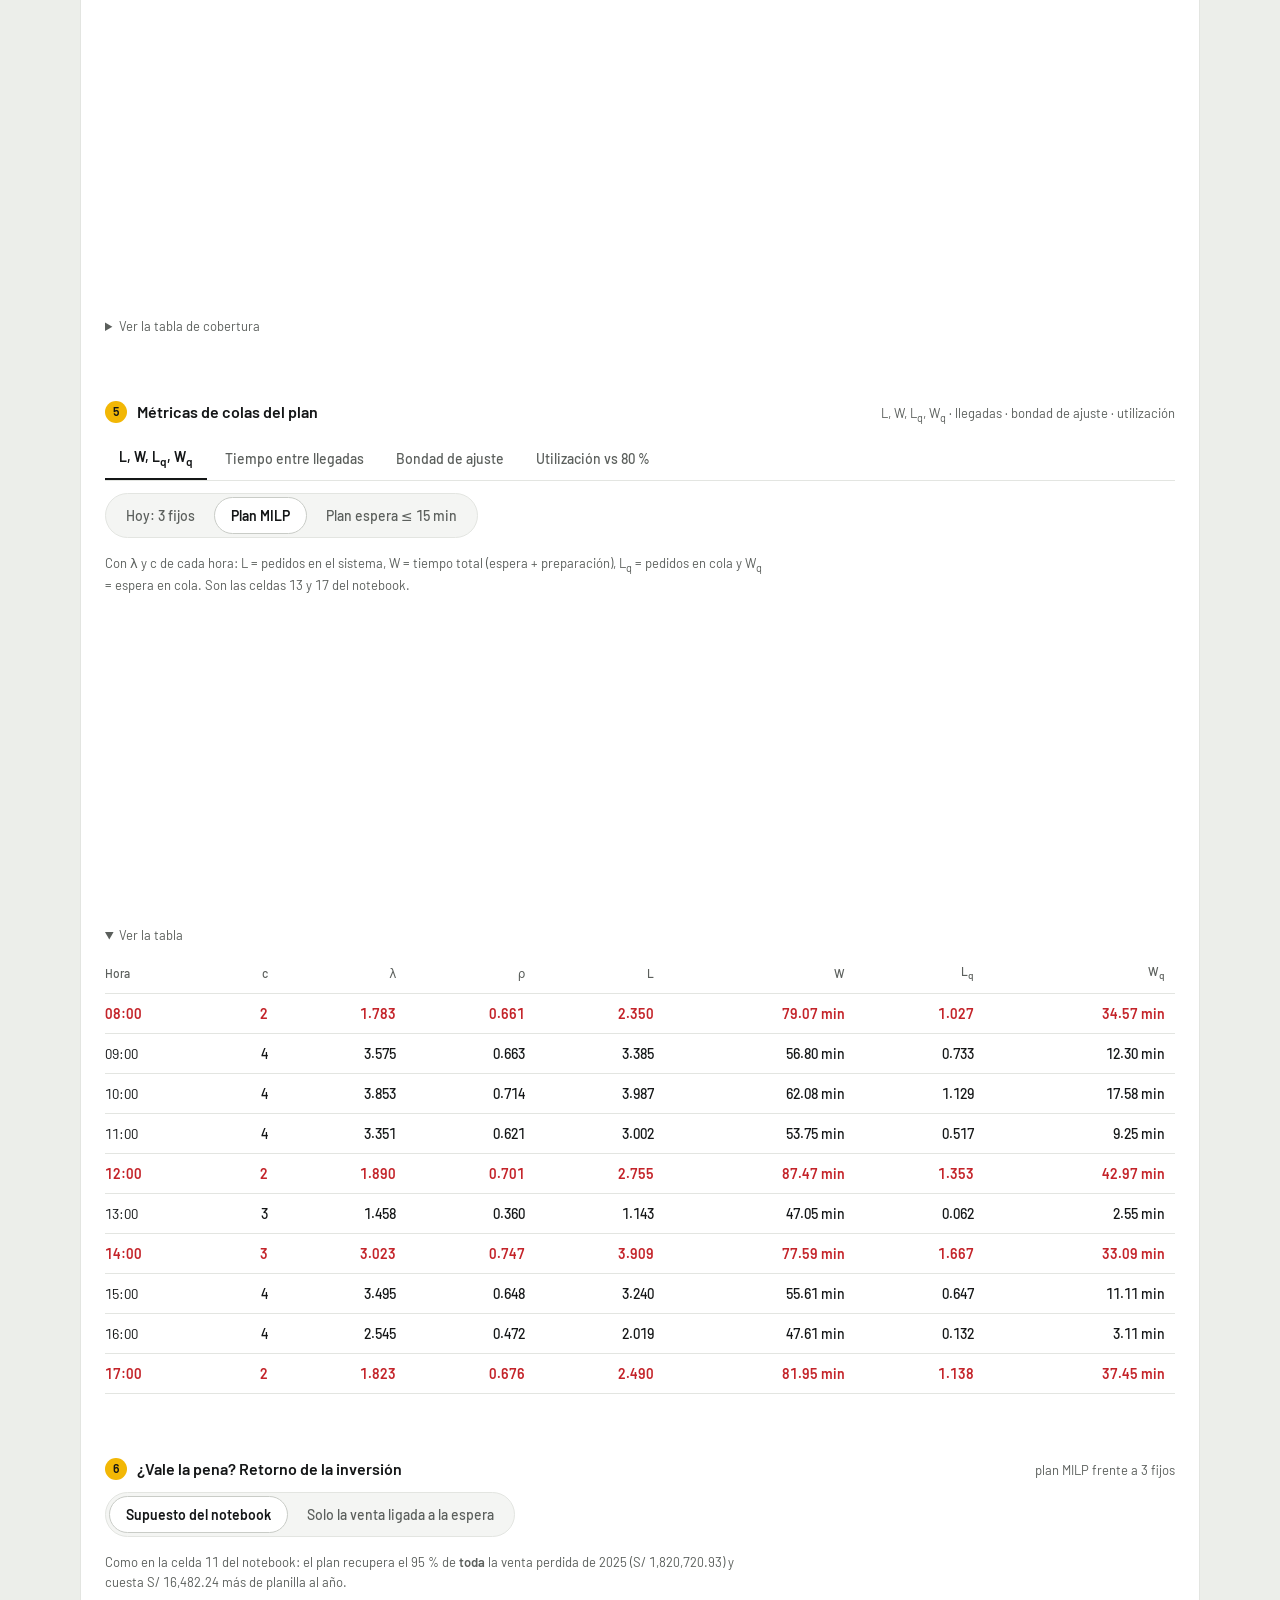
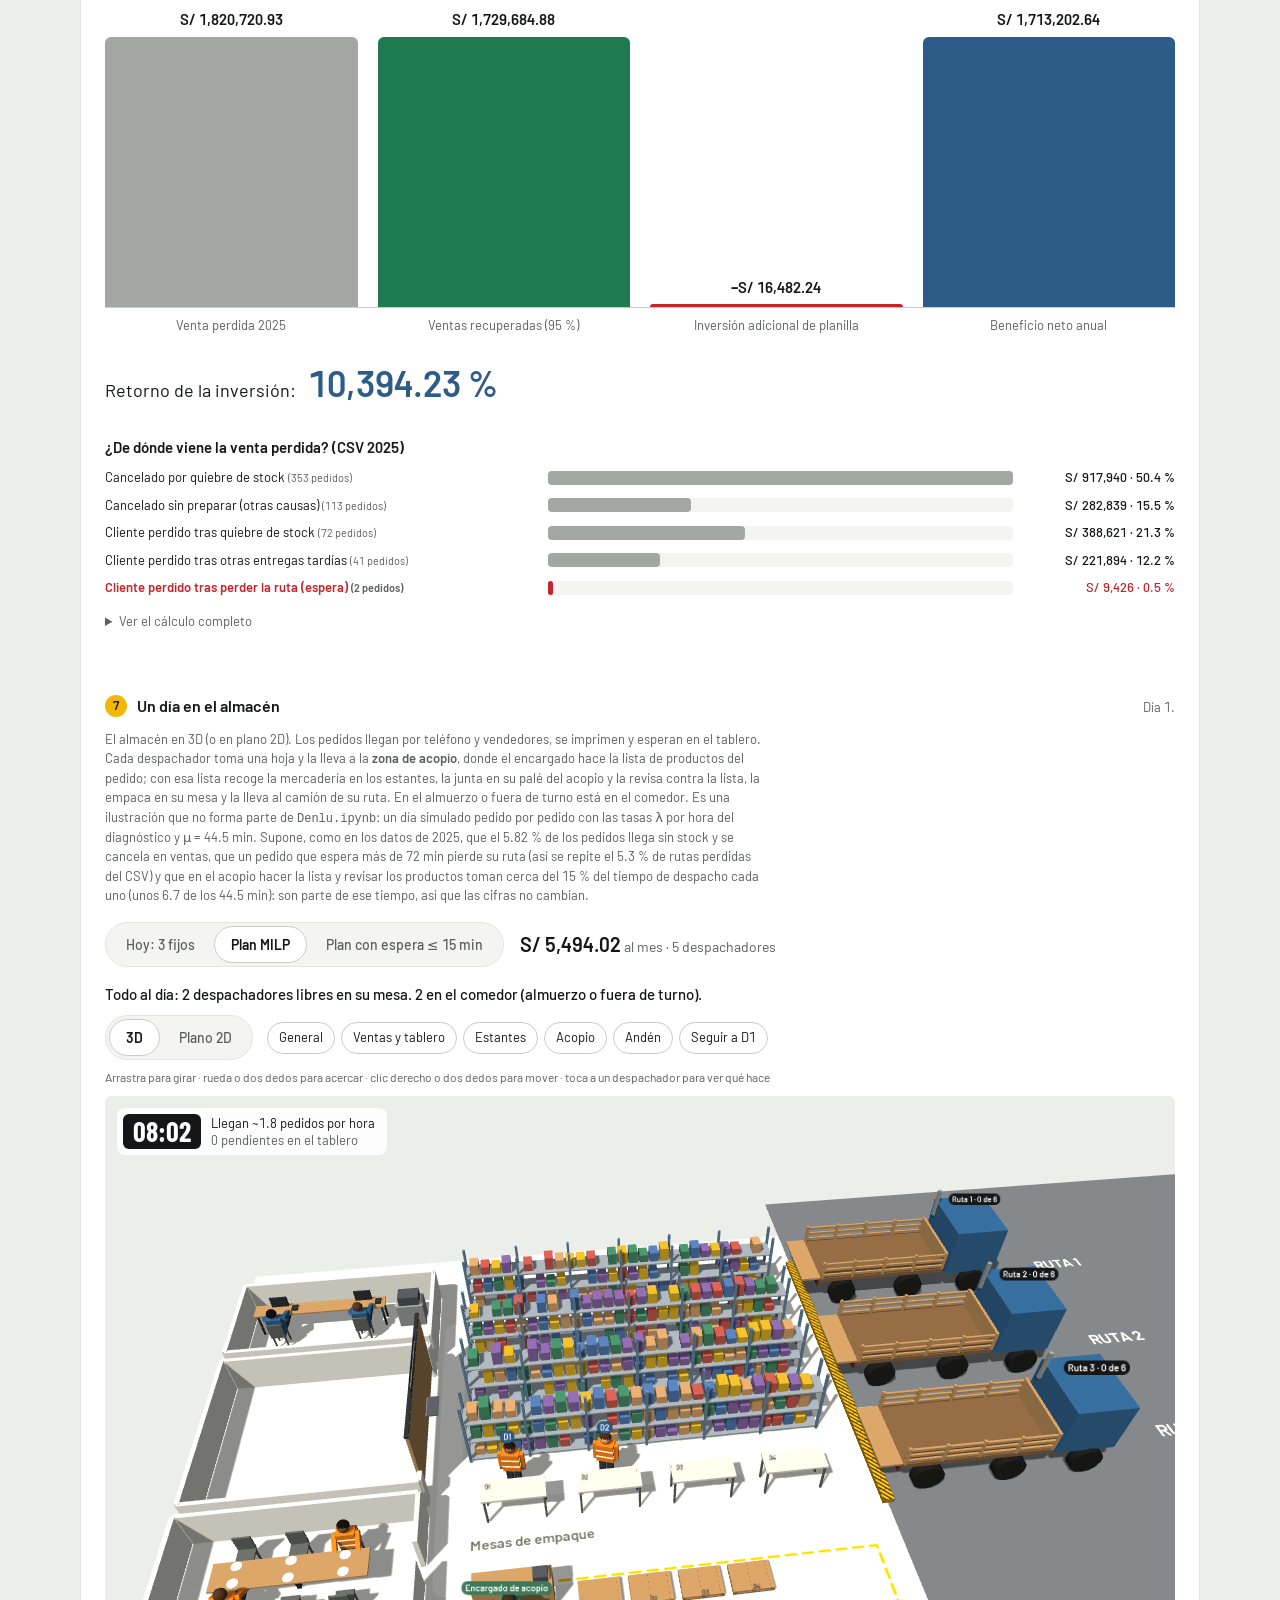
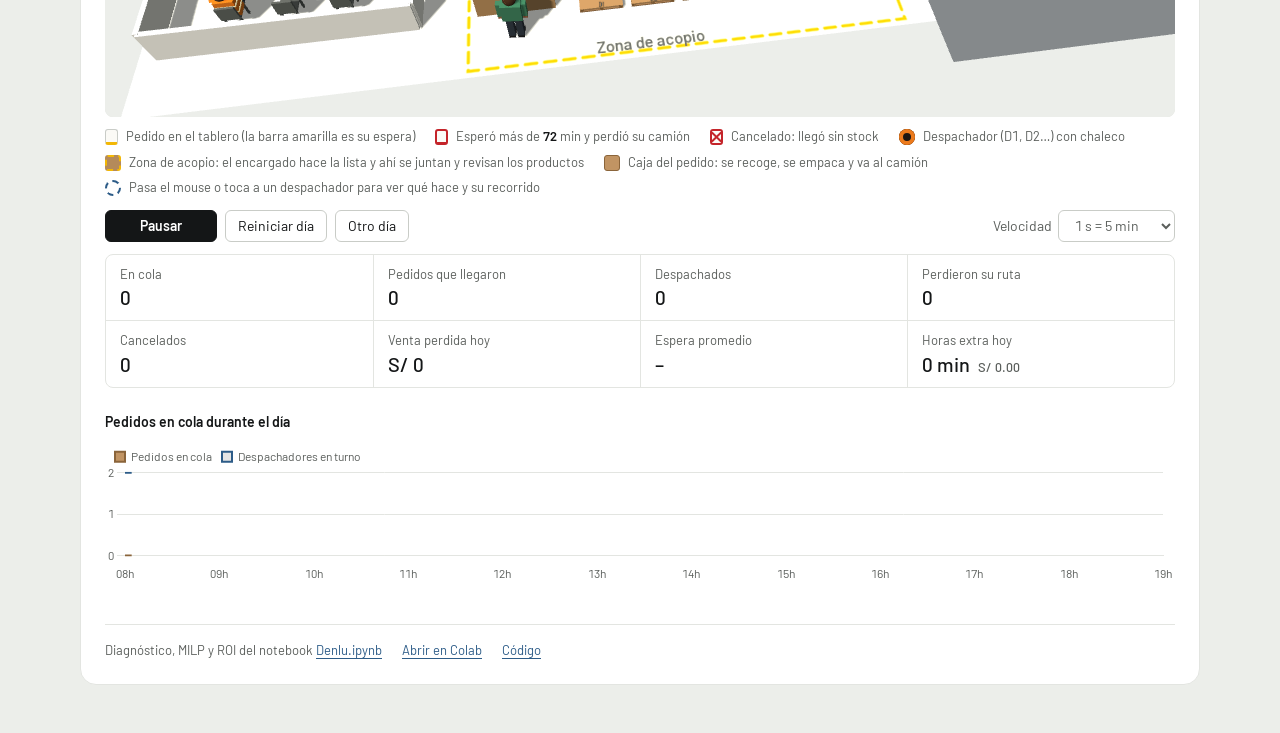
==== commit 00eb4f5f: "Basar la página en el notebook de 2025 y demostrar la cola Denlu.ipynb se reemplaza por la versión n" ====
--- a/Simulacion/web/index.html
+++ b/Simulacion/web/index.html
@@ -4,7 +4,7 @@
   <meta charset="utf-8">
   <meta name="viewport" content="width=device-width, initial-scale=1">
   <title>Andén DENLU</title>
-  <meta name="description" content="Optimización de personal en el almacén de DENLU (Tarma): diagnóstico con colas, plan MILP, cobertura y ROI, con una animación de un día de despacho.">
+  <meta name="description" content="Optimización de personal en el almacén de DENLU (Tarma): demostración de la cola, diagnóstico M/M/c, despachadores por hora, plan MILP, métricas, ROI y una animación de un día de despacho.">
   <script>document.documentElement.classList.add("js"); try { var t = localStorage.getItem('denlu-tema'); if (t === 'light' || t === 'dark') document.documentElement.dataset.theme = t; } catch (e) {}</script>
   <link rel="stylesheet" href="estilos.css">
 </head>
@@ -19,10 +19,13 @@
       <span><span class="marca-nombre">DENLU</span><span class="marca-ambito">Almacén de Tarma</span></span>
     </a>
     <nav class="pasos" aria-label="Secciones">
-      <a href="#diagnostico"><span class="num">1</span><span class="txt">Diagnóstico</span></a>
-      <a href="#plan"><span class="num">2</span><span class="txt">Plan</span></a>
-      <a href="#roi"><span class="num">3</span><span class="txt">ROI</span></a>
-      <a href="#dia"><span class="num">4</span><span class="txt">Un día</span></a>
+      <a href="#cola"><span class="num">1</span><span class="txt">La cola</span></a>
+      <a href="#diagnostico"><span class="num">2</span><span class="txt">Diagnóstico</span></a>
+      <a href="#porhora"><span class="num">3</span><span class="txt">Por hora</span></a>
+      <a href="#plan"><span class="num">4</span><span class="txt">Plan</span></a>
+      <a href="#metricas"><span class="num">5</span><span class="txt">Métricas</span></a>
+      <a href="#roi"><span class="num">6</span><span class="txt">ROI</span></a>
+      <a href="#dia"><span class="num">7</span><span class="txt">Un día</span></a>
     </nav>
     <button type="button" class="tema" id="tema" aria-pressed="false" aria-label="Tema oscuro" title="Cambiar entre tema claro y oscuro">
           <svg class="luna" viewBox="0 0 24 24" width="16" height="16" aria-hidden="true"><path d="M20 14.5A8 8 0 0 1 9.5 4 8 8 0 1 0 20 14.5Z" fill="none" stroke="currentColor" stroke-width="2" stroke-linejoin="round"/></svg>
@@ -32,19 +35,82 @@
 
   <main class="hoja" id="inicio">
     <section class="portada revelar" aria-labelledby="tTitulo">
-      <p class="antetitulo">Investigación de Operaciones 1 · Teoría de colas y programación entera</p>
+      <p class="antetitulo">Investigación de Operaciones 1 · Teoría de colas M/M/c y programación entera (MILP)</p>
       <h1 id="tTitulo">¿Cuántos despachadores necesita el almacén de DENLU, y en qué horario?</h1>
-      <p class="hallazgo">Con 3 despachadores fijos, a las 9 y 10 h llegan más pedidos de los que se pueden atender: tres de cada cuatro pierden su ruta. Un plan de turnos optimizado cubre esas horas por <strong>S/ 6,867.52</strong> al mes y se paga muchas veces con las ventas que recupera.</p>
-      <dl class="kpis" id="kpis" aria-label="Resultados principales de Denlu.ipynb"></dl>
-      <p class="fuente">Todas las cifras salen del notebook <a href="https://github.com/Efustion23/denlu-simulacion/blob/main/Simulacion/Denlu.ipynb">Denlu.ipynb</a>.</p>
+      <p class="hallazgo">Con 3 despachadores fijos, los pedidos de las 9 a las 11 h y de las 15 h llegan casi tan rápido como se pueden preparar: <strong>se forma una cola</strong> y el 41 % de los pedidos del año tuvo que esperar. Un plan de turnos optimizado por programación entera reparte al personal según la demanda de cada hora.</p>
+      <dl class="kpis" id="kpis" aria-label="Resultados principales"></dl>
+      <p class="fuente">Cifras del notebook <a href="https://github.com/Efustion23/denlu-simulacion/blob/main/Simulacion/Denlu.ipynb">Denlu.ipynb</a> y de su base de datos de 2025 (8 012 pedidos, 299 días).</p>
+    </section>
+
+    <section class="bloque paso-seccion revelar" id="cola" aria-labelledby="tCola">
+      <div class="bloque-cab">
+        <h2 id="tCola"><span class="num">1</span>Demostración: así se forma la cola</h2>
+        <span class="estado">M/M/3 · μ = 1.348 pedidos/h por despachador</span>
+      </div>
+      <p class="nota-bloque">Una cola se forma cuando los pedidos llegan más rápido de lo que los despachadores alcanzan a prepararlos <em>en ese momento</em>. Las llegadas siguen un proceso de Poisson (λ pedidos por hora) y cada pedido toma en promedio 44.5 min (exponencial). Aunque en promedio alcance (ρ &lt; 1), por el azar hay ratos en que llegan varios juntos y todos los despachadores están ocupados: ahí empieza la espera. Cuanto más cerca de 1 está ρ, más larga se vuelve.</p>
+
+      <div class="formulas" aria-label="Fórmulas del modelo M/M/c">
+        <div><span class="f-et">Utilización</span><span class="f">ρ = λ / (c · μ)</span></div>
+        <div><span class="f-et">Probabilidad de esperar (Erlang C)</span><span class="f">P<sub>w</sub> = [ (λ/μ)<sup>c</sup> / (c! (1−ρ)) ] · P<sub>0</sub></span></div>
+        <div><span class="f-et">Pedidos en cola</span><span class="f">L<sub>q</sub> = P<sub>0</sub> (λ/μ)<sup>c</sup> ρ / (c! (1−ρ)<sup>2</sup>)</span></div>
+        <div><span class="f-et">Espera en cola</span><span class="f">W<sub>q</sub> = L<sub>q</sub> / λ</span></div>
+      </div>
+
+      <h3 class="sub">Pruébalo: elige una hora y cuántos despachadores atienden</h3>
+      <div class="demo">
+        <div class="demo-controles">
+          <div class="horas horas-chicas" id="demoHoras" role="group" aria-label="Hora a simular"></div>
+          <div class="stepper" aria-label="Despachadores">
+            <span>Despachadores</span>
+            <button type="button" id="demoMenos" aria-label="Uno menos">−</button>
+            <strong id="demoC">3</strong>
+            <button type="button" id="demoMas" aria-label="Uno más">+</button>
+          </div>
+          <button type="button" class="primario-chico" id="demoPlay">Pausar</button>
+          <button type="button" class="enlace" id="demoReiniciar">Reiniciar</button>
+        </div>
+        <div class="demo-cuerpo">
+          <div class="demo-lienzo"><canvas id="demoLienzo" role="img" aria-label="Simulación de la cola de la hora elegida: pedidos que llegan, esperan y son atendidos"></canvas></div>
+          <div class="demo-teoria">
+            <p class="demo-hora" id="demoTitulo"></p>
+            <dl class="mini-kpis">
+              <div><dt>ρ</dt><dd id="tRho"></dd></div>
+              <div><dt>P(esperar)</dt><dd id="tPw"></dd></div>
+              <div><dt>L<sub>q</sub> teórico</dt><dd id="tLq"></dd></div>
+              <div><dt>W<sub>q</sub> teórico</dt><dd id="tWq"></dd></div>
+            </dl>
+            <p class="demo-veredicto" id="demoVeredicto" aria-live="polite"></p>
+            <dl class="mini-kpis vivo">
+              <div><dt>En cola ahora</dt><dd id="sCola">0</dd></div>
+              <div><dt>Esperaron</dt><dd id="sEsperaron">0 %</dd></div>
+              <div><dt>Espera media</dt><dd id="sEspera">–</dd></div>
+              <div><dt>Cola máxima</dt><dd id="sMax">0</dd></div>
+            </dl>
+          </div>
+        </div>
+        <p class="pie-demo">Simulación en vivo con las tasas reales de esa hora (1 s = 4 min). La teoría da el valor de largo plazo; en el almacén cada hora dura 60 min, por eso la cola real crece de a poco durante las horas pico.</p>
+      </div>
+
+      <h3 class="sub">La evidencia: la cola en los datos de 2025</h3>
+      <dl class="evidencia" id="evidencia"></dl>
+      <div class="segmentado" id="vistaCola" role="group" aria-label="Día a mostrar">
+        <button type="button" data-cola="prom" aria-pressed="true">Día promedio</button>
+        <button type="button" data-cola="peor">Peor día del año</button>
+      </div>
+      <div class="grafico grafico-medio"><canvas id="gColaReal" aria-label="Pedidos en cola a lo largo del día según el CSV"></canvas></div>
+      <div class="grafico grafico-medio"><canvas id="gEsperan" aria-label="Porcentaje de pedidos que esperaron por hora"></canvas></div>
+      <details class="detalle">
+        <summary>Ver la tabla: teoría M/M/3 frente a lo observado</summary>
+        <div class="tabla-ancha"><table class="resultados" id="tablaCola"></table></div>
+      </details>
     </section>
 
     <section class="bloque paso-seccion revelar" id="diagnostico" aria-labelledby="tDiag">
       <div class="bloque-cab">
-        <h2 id="tDiag"><span class="num">1</span>Diagnóstico: ¿dónde se satura el almacén?</h2>
+        <h2 id="tDiag"><span class="num">2</span>Diagnóstico: ¿dónde se satura el almacén?</h2>
         <span class="estado">3 despachadores · 8 012 pedidos · 299 días</span>
       </div>
-      <p class="nota-bloque">Cada despachador prepara un pedido en 44.5 min en promedio, así que los 3 juntos atienden unos <strong>4.0 pedidos por hora</strong>. Elige una hora para comparar lo que llega con lo que se puede atender.</p>
+      <p class="nota-bloque">Los 3 despachadores juntos atienden unos <strong>4.0 pedidos por hora</strong> (3 × 60 / 44.5). Elige una hora para comparar lo que llega con lo que se puede atender. El límite recomendado es ρ = 0.85.</p>
       <div class="horas" id="horas" role="tablist" aria-label="Hora del día"></div>
       <div class="explorador">
         <div class="balanza">
@@ -54,6 +120,7 @@
           <div class="datos-hora">
             <div><span>Espera media</span><strong id="vEspera"></strong></div>
             <div><span>Pierden su ruta</span><strong id="vPerdida"></strong></div>
+            <div><span>Esperaron</span><strong id="vEsperaron"></strong></div>
           </div>
           <button type="button" class="enlace" id="recorrer">▶ Recorrer el día hora por hora</button>
         </div>
@@ -65,55 +132,110 @@
             <line class="aguja" id="aguja" x1="100" y1="100" x2="100" y2="30" />
             <circle cx="100" cy="100" r="5" class="eje" />
           </svg>
-          <figcaption><span class="rho-valor" id="vRho"></span><span class="rho-et">utilización ρ · objetivo 0.85 · desde 1 la cola crece sin límite</span></figcaption>
+          <figcaption><span class="rho-valor" id="vRho"></span><span class="rho-et">utilización ρ · la marca es el límite 0.85 · en 1 la cola crece sin límite</span></figcaption>
         </figure>
       </div>
       <div class="grafico grafico-medio"><canvas id="gRho" aria-label="Utilización por hora con 3 despachadores"></canvas></div>
       <details class="detalle">
         <summary>Ver la tabla completa del diagnóstico</summary>
-        <table class="resultados" id="tablaDiag"></table>
-      </details>
+        <div class="tabla-ancha"><table class="resultados" id="tablaDiag"></table></div>
+      </details>
+    </section>
+
+    <section class="bloque paso-seccion revelar" id="porhora" aria-labelledby="tPorHora">
+      <div class="bloque-cab">
+        <h2 id="tPorHora"><span class="num">3</span>Despachadores por hora</h2>
+        <span class="estado">hoy, requerido, plan MILP y plan con espera ≤ 15 min</span>
+      </div>
+      <p class="nota-bloque">Hoy trabajan 3 despachadores de 8 a 18 h todo el año, salvo diciembre: según el CSV, en sus 24 días hubo 4. El requerido D<sub>h</sub> es el mínimo para que ρ ≤ 0.85. El plan MILP lo cumple al menor costo, pero a las 8, 12 y 17 h deja 2 despachadores y la espera teórica sube a 34–43 min. Por eso agregamos un plan alternativo que además pide W<sub>q</sub> ≤ 15 min en cada hora.</p>
+      <div class="grafico grafico-medio"><canvas id="gPorHora" aria-label="Despachadores por hora en cada escenario"></canvas></div>
+      <h3 class="sub">Simulador: arma tu propio horario</h3>
+      <p class="nota-bloque">Parte de un escenario y cambia cuántos despachadores hay en cada hora. Cada casilla muestra al instante la utilización y la espera teórica de esa hora.</p>
+      <div class="segmentado" id="escenarios" role="group" aria-label="Escenario de partida"></div>
+      <div class="horario" id="horario" aria-label="Despachadores por hora"></div>
+      <dl class="mini-kpis resumen-horario" id="resumenHorario"></dl>
+      <p class="leyenda-semaforo"><span class="ok">W<sub>q</sub> ≤ 15 min</span><span class="medio">15 a 30 min</span><span class="mal">más de 30 min o ρ ≥ 1</span></p>
     </section>
 
     <section class="bloque paso-seccion revelar" id="plan" aria-labelledby="tMilp">
       <div class="bloque-cab">
-        <h2 id="tMilp"><span class="num">2</span>Plan: turnos que cubren cada hora</h2>
-        <span class="estado">ρ ≤ 0.85 · part-time ≤ 40 % (D.S. 003-97-TR)</span>
-      </div>
-      <p class="nota-bloque">Para que ninguna hora pase de ρ = 0.85 se necesitan D<sub>h</sub> = máx(1, ⌈λ<sub>h</sub> / (0.85 μ)⌉) despachadores. El modelo de programación entera elige cuántas personas entran en cada turno al menor costo de planilla. Compara el horario de hoy con el del plan.</p>
+        <h2 id="tMilp"><span class="num">4</span>Plan: turnos que cubren cada hora</h2>
+        <span class="estado">OR-Tools (SCIP) · part-time ≤ 40 % (D.S. 003-97-TR)</span>
+      </div>
+      <div class="formulacion">
+        <div>
+          <h3 class="sub">Variables (personas por turno)</h3>
+          <ul class="turnos-lista" id="turnosLista"></ul>
+        </div>
+        <div>
+          <h3 class="sub">Modelo</h3>
+          <p class="f-bloque"><strong>Min Z</strong> = 1 373.50 (X<sub>1</sub> + X<sub>2</sub> + X<sub>3</sub>) + 686.76 (Y<sub>1</sub> + Y<sub>2</sub> + Y<sub>3</sub>)</p>
+          <p class="f-bloque">Capacidad<sub>h</sub> ≥ D<sub>h</sub> = máx(1, ⌈λ<sub>h</sub> / (0.85 μ)⌉) en cada hora h = 8 … 17</p>
+          <p class="f-bloque">−0.40 ΣX<sub>j</sub> + 0.60 ΣY<sub>k</sub> ≤ 0 &nbsp;(part-time ≤ 40 % del total)</p>
+          <p class="f-bloque alt">Plan alternativo: además W<sub>q,h</sub> ≤ 15 min en cada hora</p>
+        </div>
+      </div>
       <div class="segmentado" id="vistaGantt" role="group" aria-label="Horario a mostrar">
         <button type="button" data-vista="actual">Hoy: 3 fijos</button>
         <button type="button" data-vista="milp" aria-pressed="true">Plan MILP</button>
+        <button type="button" data-vista="alternativo">Plan espera ≤ 15 min</button>
       </div>
       <div class="gantt" id="gantt" aria-label="Horario por persona y cobertura por hora"></div>
       <p class="plan-milp" id="planMilp"></p>
       <div class="grafico grafico-medio"><canvas id="gCobertura" aria-label="Despachadores requeridos y asignados por hora"></canvas></div>
       <details class="detalle">
         <summary>Ver la tabla de cobertura</summary>
-        <table class="resultados" id="tablaCobertura"></table>
+        <div class="tabla-ancha"><table class="resultados" id="tablaCobertura"></table></div>
+      </details>
+    </section>
+
+    <section class="bloque paso-seccion revelar" id="metricas" aria-labelledby="tMetricas">
+      <div class="bloque-cab">
+        <h2 id="tMetricas"><span class="num">5</span>Métricas de colas del plan</h2>
+        <span class="estado">L, W, L<sub>q</sub>, W<sub>q</sub> · llegadas · bondad de ajuste · utilización</span>
+      </div>
+      <div class="pestanas" id="pestanas" role="tablist" aria-label="Métrica">
+        <button type="button" role="tab" data-p="lw" aria-selected="true">L, W, L<sub>q</sub>, W<sub>q</sub></button>
+        <button type="button" role="tab" data-p="llegadas">Tiempo entre llegadas</button>
+        <button type="button" role="tab" data-p="ajuste">Bondad de ajuste</button>
+        <button type="button" role="tab" data-p="util">Utilización vs 80 %</button>
+      </div>
+      <div class="segmentado" id="planMetricas" role="group" aria-label="Plan a evaluar"></div>
+      <p class="nota-bloque" id="notaMetrica"></p>
+      <div class="grafico grafico-medio"><canvas id="gMetrica" aria-label="Gráfico de la métrica elegida"></canvas></div>
+      <details class="detalle" open>
+        <summary>Ver la tabla</summary>
+        <div class="tabla-ancha"><table class="resultados" id="tablaMetrica"></table></div>
       </details>
     </section>
 
     <section class="bloque paso-seccion revelar" id="roi" aria-labelledby="tRoi">
       <div class="bloque-cab">
-        <h2 id="tRoi"><span class="num">3</span>¿Vale la pena? Retorno de la inversión</h2>
-        <span class="estado">supuesto: el plan recupera el 95 % de la venta perdida</span>
-      </div>
-      <p class="nota-bloque">Hoy se pierden <strong>S/ 620,042.58</strong> al año por pedidos cancelados. Si el plan recupera el 95 % de esas ventas y cuesta S/ 32,964.24 más de planilla, queda este beneficio:</p>
+        <h2 id="tRoi"><span class="num">6</span>¿Vale la pena? Retorno de la inversión</h2>
+        <span class="estado">plan MILP frente a 3 fijos</span>
+      </div>
+      <div class="segmentado" id="vistaRoi" role="group" aria-label="Supuesto del ROI">
+        <button type="button" data-roi="notebook" aria-pressed="true">Supuesto del notebook</button>
+        <button type="button" data-roi="conservador">Solo la venta ligada a la espera</button>
+      </div>
+      <p class="nota-bloque" id="notaRoi"></p>
       <div class="cascada" id="cascada" aria-label="De la venta perdida al beneficio neto"></div>
+      <div class="cascada-et" id="cascadaEt"></div>
       <p class="roi-final">Retorno de la inversión: <strong id="vRoi">0 %</strong></p>
+      <h3 class="sub">¿De dónde viene la venta perdida? (CSV 2025)</h3>
+      <div class="causas" id="causas"></div>
       <details class="detalle">
         <summary>Ver el cálculo completo</summary>
-        <table class="resultados resultados-roi" id="tablaRoi"></table>
+        <div class="tabla-ancha"><table class="resultados resultados-roi" id="tablaRoi"></table></div>
       </details>
     </section>
 
       <section class="bloque paso-seccion revelar" id="dia" aria-labelledby="tDia">
         <div class="bloque-cab">
-          <h2 id="tDia"><span class="num">4</span>Un día en el almacén</h2>
+          <h2 id="tDia"><span class="num">7</span>Un día en el almacén</h2>
           <span class="estado" id="estadoDia" aria-live="polite"></span>
         </div>
-        <p class="nota-bloque">El almacén en 3D (o en plano 2D). Los pedidos llegan por teléfono y vendedores, se imprimen y esperan en el tablero. Cada despachador toma una hoja y la lleva a la <strong>zona de acopio</strong>, donde el encargado hace la lista de productos del pedido; con esa lista recoge la mercadería en los estantes, la junta en su palé del acopio y la revisa contra la lista, la empaca en su mesa y la lleva al camión de su ruta. En el almuerzo o fuera de turno está en el comedor. Es una ilustración que no forma parte de <code>Denlu.ipynb</code>: un día simulado pedido por pedido con las tasas λ por hora del diagnóstico y μ = 44.5 min. Supone que un pedido que espera más de 20 min pierde su ruta y, a veces, el cliente cancela, y que en el acopio hacer la lista y revisar los productos toman cerca del 15 % del tiempo de despacho cada uno (unos 6.7 de los 44.5 min): son parte de ese tiempo, así que las cifras no cambian.</p>
+        <p class="nota-bloque">El almacén en 3D (o en plano 2D). Los pedidos llegan por teléfono y vendedores, se imprimen y esperan en el tablero. Cada despachador toma una hoja y la lleva a la <strong>zona de acopio</strong>, donde el encargado hace la lista de productos del pedido; con esa lista recoge la mercadería en los estantes, la junta en su palé del acopio y la revisa contra la lista, la empaca en su mesa y la lleva al camión de su ruta. En el almuerzo o fuera de turno está en el comedor. Es una ilustración que no forma parte de <code>Denlu.ipynb</code>: un día simulado pedido por pedido con las tasas λ por hora del diagnóstico y μ = 44.5 min. Supone, como en los datos de 2025, que el 5.82 % de los pedidos llega sin stock y se cancela en ventas, que un pedido que espera más de 72 min pierde su ruta (así se repite el 5.3 % de rutas perdidas del CSV) y que en el acopio hacer la lista y revisar los productos toman cerca del 15 % del tiempo de despacho cada uno (unos 6.7 de los 44.5 min): son parte de ese tiempo, así que las cifras no cambian.</p>
         <div class="selector-plan">
           <div class="segmentado" id="presets" role="group" aria-label="Quién atiende el día"></div>
           <p class="costo"><span id="costoMes"></span> al mes <span class="costo-gente" id="totalPersonas"></span></p>
@@ -138,7 +260,7 @@
         <ul class="leyenda" aria-label="Qué significa cada cosa">
           <li><span class="sw sw-hoja"></span><span>Pedido en el tablero (la barra amarilla es su espera)</span></li>
           <li><span class="sw sw-hoja sw-perdio"></span><span>Esperó más de <strong id="leyendaT">20</strong> min y perdió su camión</span></li>
-          <li><span class="sw sw-hoja sw-cancelo"></span><span>El cliente canceló</span></li>
+          <li><span class="sw sw-hoja sw-cancelo"></span><span>Cancelado: llegó sin stock</span></li>
           <li><span class="sw sw-desp"></span><span>Despachador (D1, D2…) con chaleco</span></li>
           <li><span class="sw sw-acopio"></span><span>Zona de acopio: el encargado hace la lista y ahí se juntan y revisan los productos</span></li>
           <li><span class="sw sw-caja"></span><span>Caja del pedido: se recoge, se empaca y va al camión</span></li>
@@ -176,6 +298,7 @@
   <script src="vendor/OrbitControls.js"></script>
   <script src="simulacion.js"></script>
   <script src="app.js"></script>
+  <script src="cola.js"></script>
   <script src="almacen3d.js"></script>
 </body>
 </html>
--- a/Simulacion/web/estilos.css
+++ b/Simulacion/web/estilos.css
@@ -514,3 +514,123 @@
   .avisos3d { top: 66px; width: calc(100% - 24px); }
   .avisos3d p { white-space: normal; text-align: center; font-size: 12px; }
 }
+
+/* ---------- Notebook 2025: demostración de la cola, despachadores por hora, métricas ---------- */
+@media (max-width: 1180px) { .pasos .txt { display: none; } .pasos a { padding: 6px 8px; } }
+.sub { margin: 26px 0 10px; font-size: 15px; font-weight: 600; }
+.formulas { display: grid; grid-template-columns: repeat(4, minmax(0, 1fr)); gap: 10px; margin: 0 0 6px; }
+.formulas > div { padding: 12px 14px; border: 1px solid var(--linea); border-radius: 10px; background: var(--panel); }
+.formulas .f-et { display: block; margin-bottom: 4px; color: var(--tinta-2); font-size: 12px; }
+.formulas .f { font-size: 15px; font-weight: 500; }
+
+/* Demo en vivo de la cola */
+.demo { padding: 16px; border: 1px solid var(--linea); border-radius: 12px; }
+.demo-controles { display: flex; flex-wrap: wrap; align-items: center; gap: 10px 16px; margin-bottom: 12px; }
+.horas.horas-chicas { margin: 0; gap: 4px; }
+.horas.horas-chicas button { min-width: 44px; height: 30px; padding: 0 8px; font-size: 13px; }
+.horas.horas-chicas button[aria-pressed="true"] { background: var(--tinta); border-color: var(--tinta); color: var(--hoja); }
+.horas.horas-chicas button.critica[aria-pressed="true"] { background: var(--rojo); border-color: var(--rojo); color: #fff; }
+.stepper { display: inline-flex; align-items: center; gap: 8px; color: var(--tinta-2); font-size: 13px; }
+.stepper button, .hora-celda .paso button {
+  width: 30px; height: 30px; border: 1px solid var(--control); border-radius: 50%; background: var(--boton);
+  color: var(--tinta); font-size: 17px; line-height: 1; cursor: pointer; transition: background-color 150ms var(--curva), transform 100ms var(--curva);
+}
+.stepper button:hover, .hora-celda .paso button:hover { background: var(--activo); }
+.stepper button:active, .hora-celda .paso button:active { transform: scale(0.9); }
+.stepper strong { min-width: 1.4em; color: var(--tinta); font-size: 20px; text-align: center; }
+.primario-chico { height: 32px; padding: 0 16px; border: 1px solid var(--primario); border-radius: 999px; background: var(--primario); color: var(--primario-tinta); font-weight: 600; cursor: pointer; }
+.demo-cuerpo { display: grid; grid-template-columns: minmax(0, 1.6fr) minmax(0, 1fr); gap: 16px; align-items: start; }
+.demo-lienzo { overflow: hidden; border-radius: 8px; background: var(--suelo); }
+.demo-lienzo canvas { display: block; width: 100%; }
+.demo-hora { margin: 0 0 10px; font-size: 14px; line-height: 1.4; }
+.mini-kpis { display: grid; grid-template-columns: repeat(2, minmax(0, 1fr)); gap: 8px; margin: 0 0 10px; }
+.mini-kpis div { padding: 8px 10px; border-radius: 8px; background: var(--panel); }
+.mini-kpis dt { color: var(--tinta-2); font-size: 12px; }
+.mini-kpis dd { margin: 2px 0 0; font-size: 20px; font-weight: 600; }
+.mini-kpis.vivo dd { color: var(--carton-borde); }
+.demo-veredicto { margin: 0 0 10px; padding: 10px 12px; border-left: 3px solid var(--control); font-size: 14px; font-weight: 500; line-height: 1.4; }
+.demo-veredicto.ok { border-color: var(--verde); }
+.demo-veredicto.medio { border-color: var(--seguridad); }
+.demo-veredicto.mal { border-color: var(--rojo); color: var(--rojo); }
+.pie-demo { margin: 10px 0 0; color: var(--tinta-2); font-size: 12px; }
+
+/* Evidencia del CSV */
+.evidencia { display: grid; grid-template-columns: repeat(4, minmax(0, 1fr)); gap: 10px; margin: 0 0 16px; }
+.evidencia div { padding: 14px; border: 1px solid var(--linea); border-radius: 10px; animation: aparecer 500ms var(--curva) both; }
+.evidencia div:nth-child(2) { animation-delay: 80ms; } .evidencia div:nth-child(3) { animation-delay: 160ms; } .evidencia div:nth-child(4) { animation-delay: 240ms; }
+.evidencia dt { color: var(--rojo); font-size: 26px; font-weight: 600; line-height: 1.1; }
+.evidencia dd { margin: 6px 0 0; color: var(--tinta-2); font-size: 13px; }
+
+/* Simulador de despachadores por hora */
+.horario { display: grid; grid-template-columns: repeat(10, minmax(0, 1fr)); gap: 6px; margin: 4px 0 12px; }
+.hora-celda {
+  display: flex; flex-direction: column; align-items: center; gap: 4px; padding: 8px 4px; border: 1px solid var(--linea);
+  border-top: 4px solid var(--control); border-radius: 8px; transition: border-color 250ms var(--curva), background-color 250ms var(--curva);
+}
+.hora-celda.ok { border-top-color: var(--verde); }
+.hora-celda.medio { border-top-color: var(--seguridad); background: color-mix(in srgb, var(--seguridad) 7%, transparent); }
+.hora-celda.mal { border-top-color: var(--rojo); background: color-mix(in srgb, var(--rojo) 7%, transparent); }
+.hora-celda.pulso { animation: pulso 450ms var(--curva); }
+@keyframes pulso { 40% { transform: scale(1.05); } }
+.hora-celda .hh { color: var(--tinta-2); font-size: 12px; font-weight: 500; }
+.hora-celda .paso { display: flex; flex-direction: column; align-items: center; gap: 2px; }
+.hora-celda .paso button { width: 26px; height: 26px; font-size: 15px; }
+.hora-celda .nc { font-size: 22px; font-weight: 600; line-height: 1.2; }
+.hora-celda .r, .hora-celda .w { font-size: 11px; color: var(--tinta-2); white-space: nowrap; }
+.hora-celda.mal .w { color: var(--rojo); font-weight: 600; }
+.resumen-horario { grid-template-columns: repeat(4, minmax(0, 1fr)); }
+.leyenda-semaforo { display: flex; flex-wrap: wrap; gap: 6px 16px; margin: 0; color: var(--tinta-2); font-size: 12px; }
+.leyenda-semaforo span::before { content: ""; display: inline-block; width: 10px; height: 10px; margin-right: 6px; border-radius: 2px; vertical-align: -1px; }
+.leyenda-semaforo .ok::before { background: var(--verde); }
+.leyenda-semaforo .medio::before { background: var(--seguridad); }
+.leyenda-semaforo .mal::before { background: var(--rojo); }
+
+/* Formulación del MILP */
+.formulacion { display: grid; grid-template-columns: minmax(0, 1fr) minmax(0, 1.2fr); gap: var(--espacio); margin-bottom: 16px; }
+.formulacion .sub { margin-top: 0; }
+.turnos-lista { margin: 0; padding: 0; list-style: none; }
+.turnos-lista li { display: grid; grid-template-columns: 34px minmax(0, 1fr) 28px; align-items: center; gap: 8px; padding: 6px 0; border-bottom: 1px solid var(--linea); font-size: 13px; }
+.turnos-lista .var { font-weight: 600; }
+.turnos-lista strong { font-size: 17px; text-align: right; }
+.f-bloque { margin: 0 0 8px; padding: 9px 12px; border-radius: 8px; background: var(--panel); font-size: 14px; }
+.f-bloque.alt { border-left: 3px solid var(--verde); }
+
+/* Pestañas de métricas */
+.pestanas { display: flex; flex-wrap: wrap; gap: 4px; margin-bottom: 12px; border-bottom: 1px solid var(--linea); }
+.pestanas button {
+  padding: 8px 14px; border: 0; border-bottom: 2px solid transparent; background: none; color: var(--tinta-2);
+  font-weight: 500; cursor: pointer; transition: color 150ms var(--curva), border-color 150ms var(--curva);
+}
+.pestanas button:hover { color: var(--tinta); }
+.pestanas button[aria-selected="true"] { border-bottom-color: var(--tinta); color: var(--tinta); font-weight: 600; }
+.segmentado[hidden] { display: none; }
+
+/* ROI y causas de la venta perdida */
+#vRoi.negativo { color: var(--rojo); }
+.causas { display: grid; gap: 8px; }
+.causa { display: grid; grid-template-columns: minmax(0, 1.3fr) minmax(0, 1.4fr) 150px; align-items: center; gap: 12px; font-size: 13px; }
+.causa small { color: var(--tinta-2); }
+.c-barra { height: 14px; border-radius: 4px; background: var(--panel); }
+.c-barra i { display: block; height: 100%; border-radius: 4px; background: var(--serie-actual); animation: crecer 800ms var(--curva) both; transform-origin: left; }
+.causa.espera { color: var(--rojo); font-weight: 600; }
+.causa.espera .c-barra i { background: var(--rojo); }
+.c-v { text-align: right; font-weight: 500; white-space: nowrap; }
+
+@media (max-width: 860px) {
+  .formulas, .evidencia { grid-template-columns: repeat(2, minmax(0, 1fr)); }
+  .demo { padding: 10px; }
+  .demo-cuerpo, .formulacion { grid-template-columns: minmax(0, 1fr); }
+  .horario { grid-template-columns: repeat(5, minmax(0, 1fr)); }
+  .resumen-horario { grid-template-columns: repeat(2, minmax(0, 1fr)); }
+  .causa { grid-template-columns: minmax(0, 1fr) 110px; }
+  .causa .c-barra { grid-column: 1 / -1; grid-row: 2; }
+  .evidencia dt { font-size: 22px; }
+  .datos-hora { gap: 18px; flex-wrap: wrap; }
+}
+/* Tablas anchas (teoría vs datos, métricas): en el teléfono se desplazan dentro de su caja, no la página */
+.tabla-ancha { max-width: 100%; overflow-x: auto; }
+@media (max-width: 860px) { .detalle .resultados th, .detalle .resultados td { padding: 8px 6px; font-size: 12px; } }
+.portada + .bloque { margin-top: 48px; }
+/* En el teléfono, los controles segmentados con muchas opciones bajan a una segunda fila */
+.segmentado { flex-wrap: wrap; max-width: 100%; }
+@media (max-width: 860px) { .segmentado { border-radius: 18px; } .segmentado button { padding: 7px 12px; } }
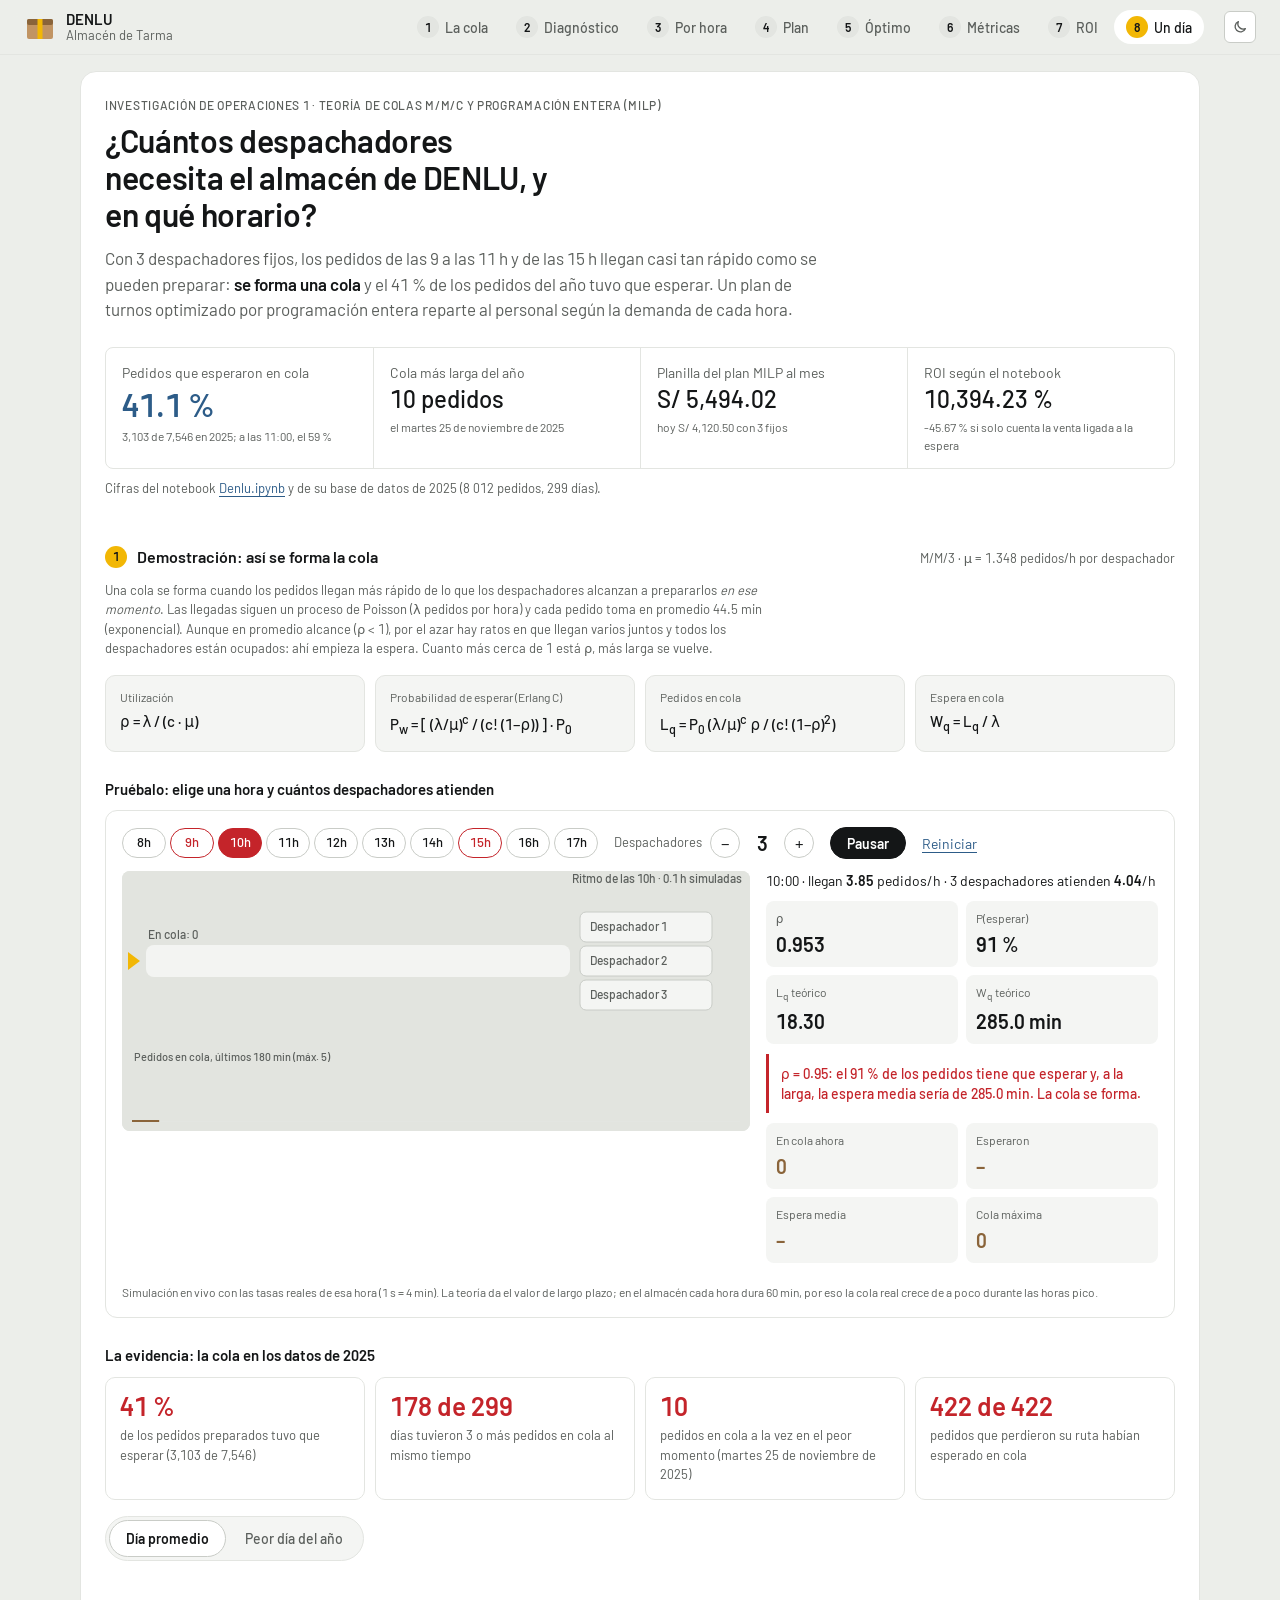
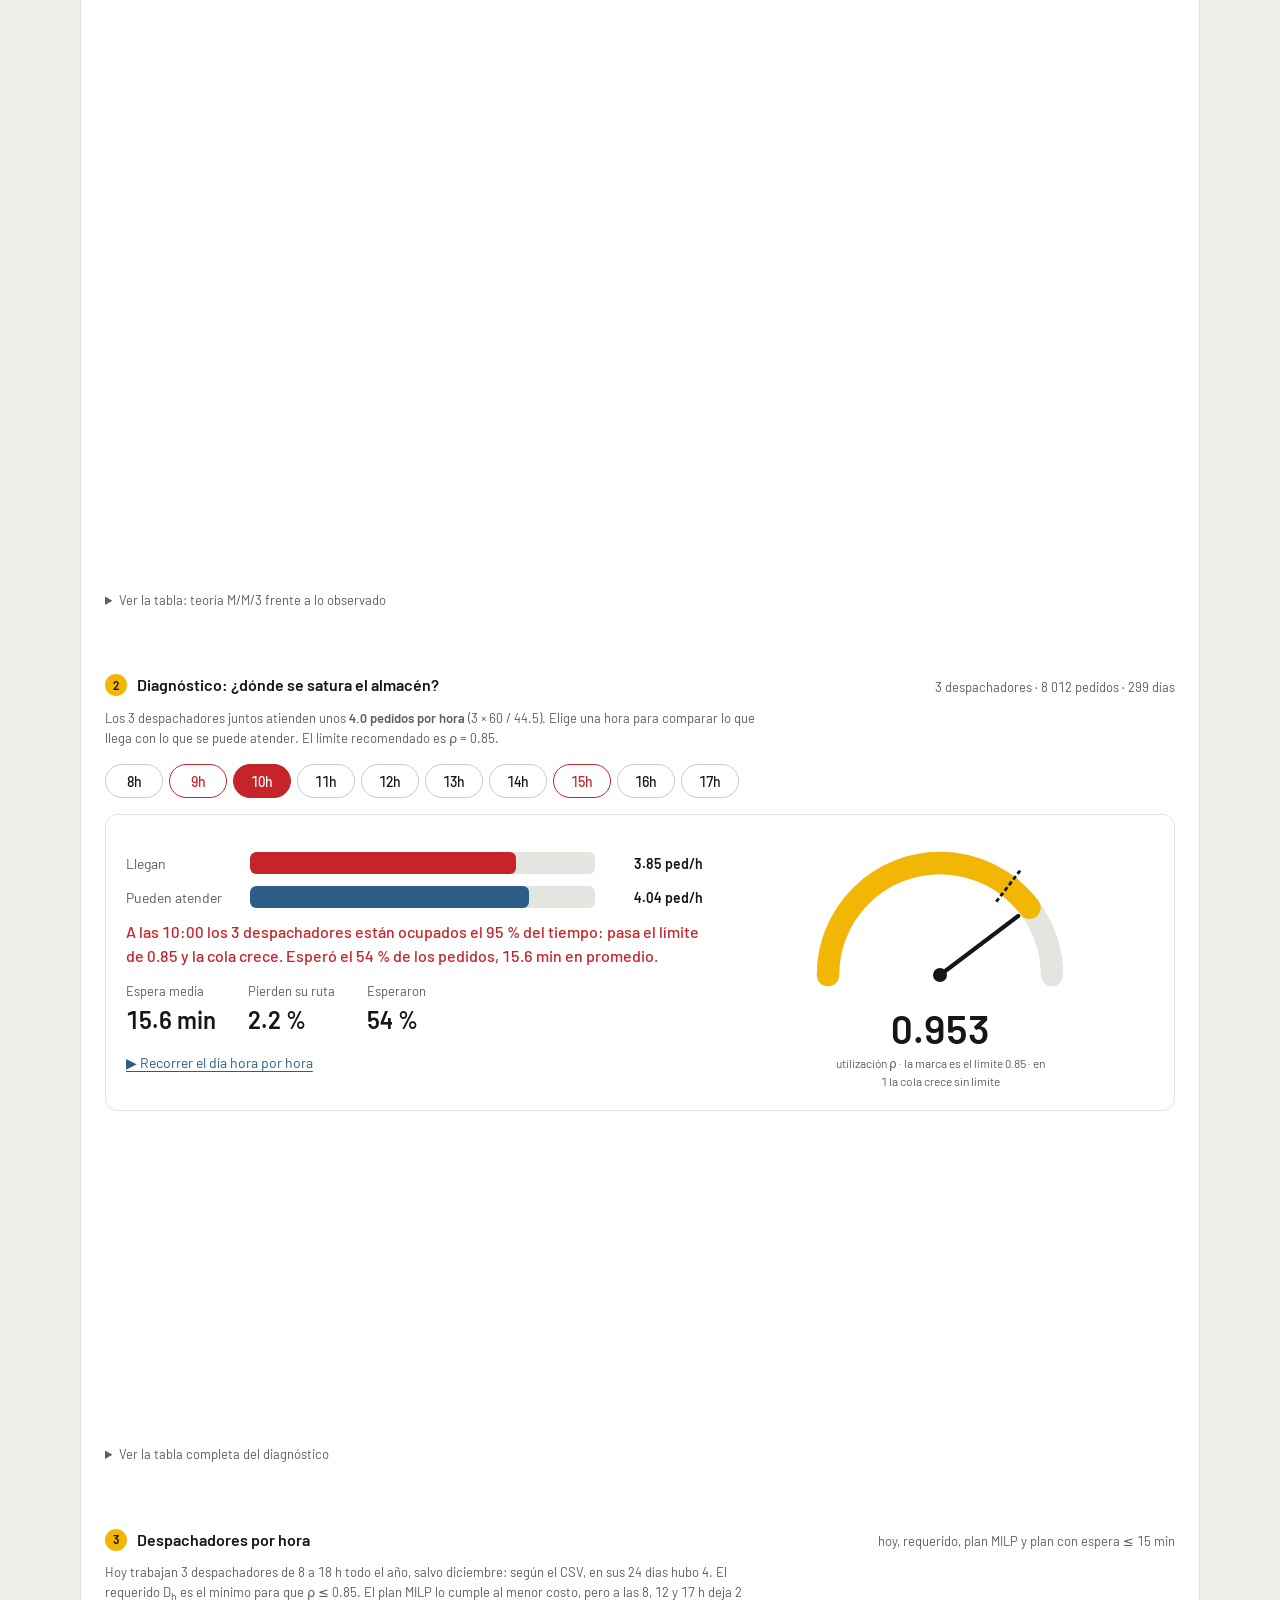
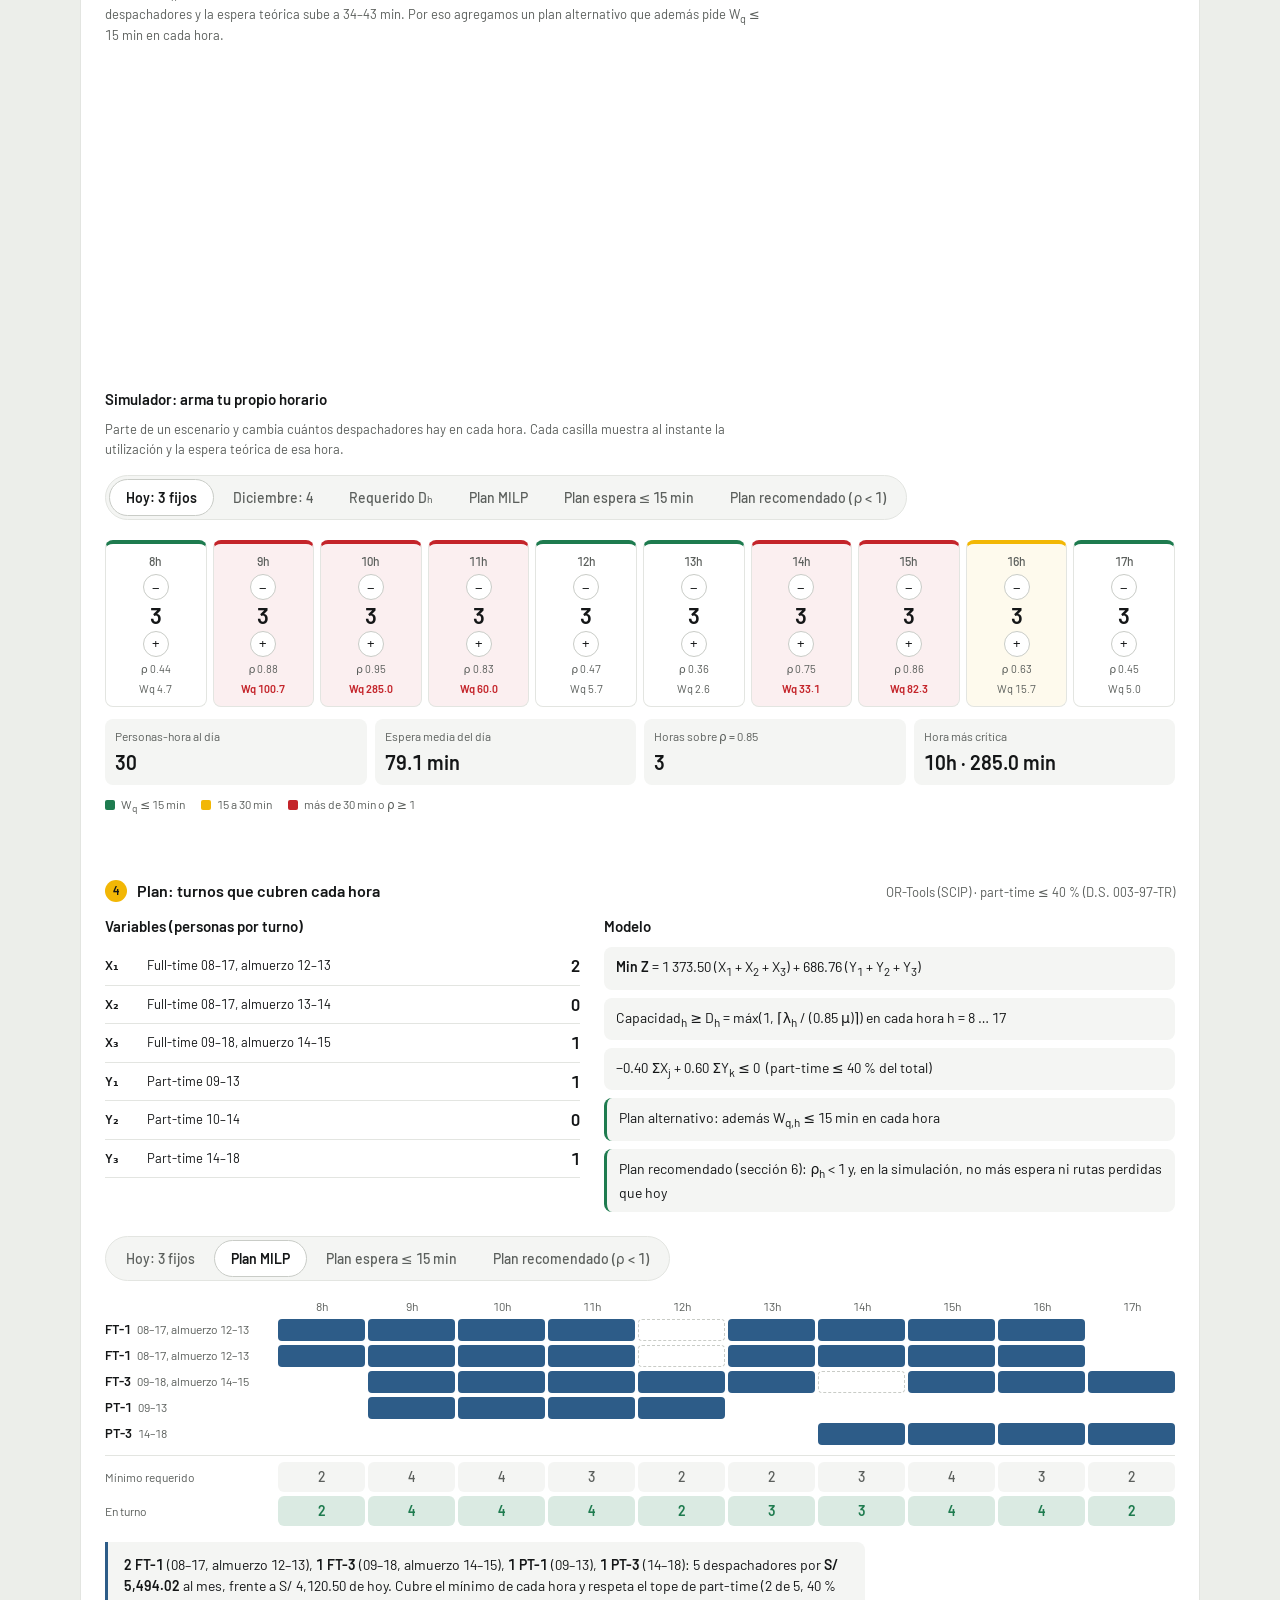
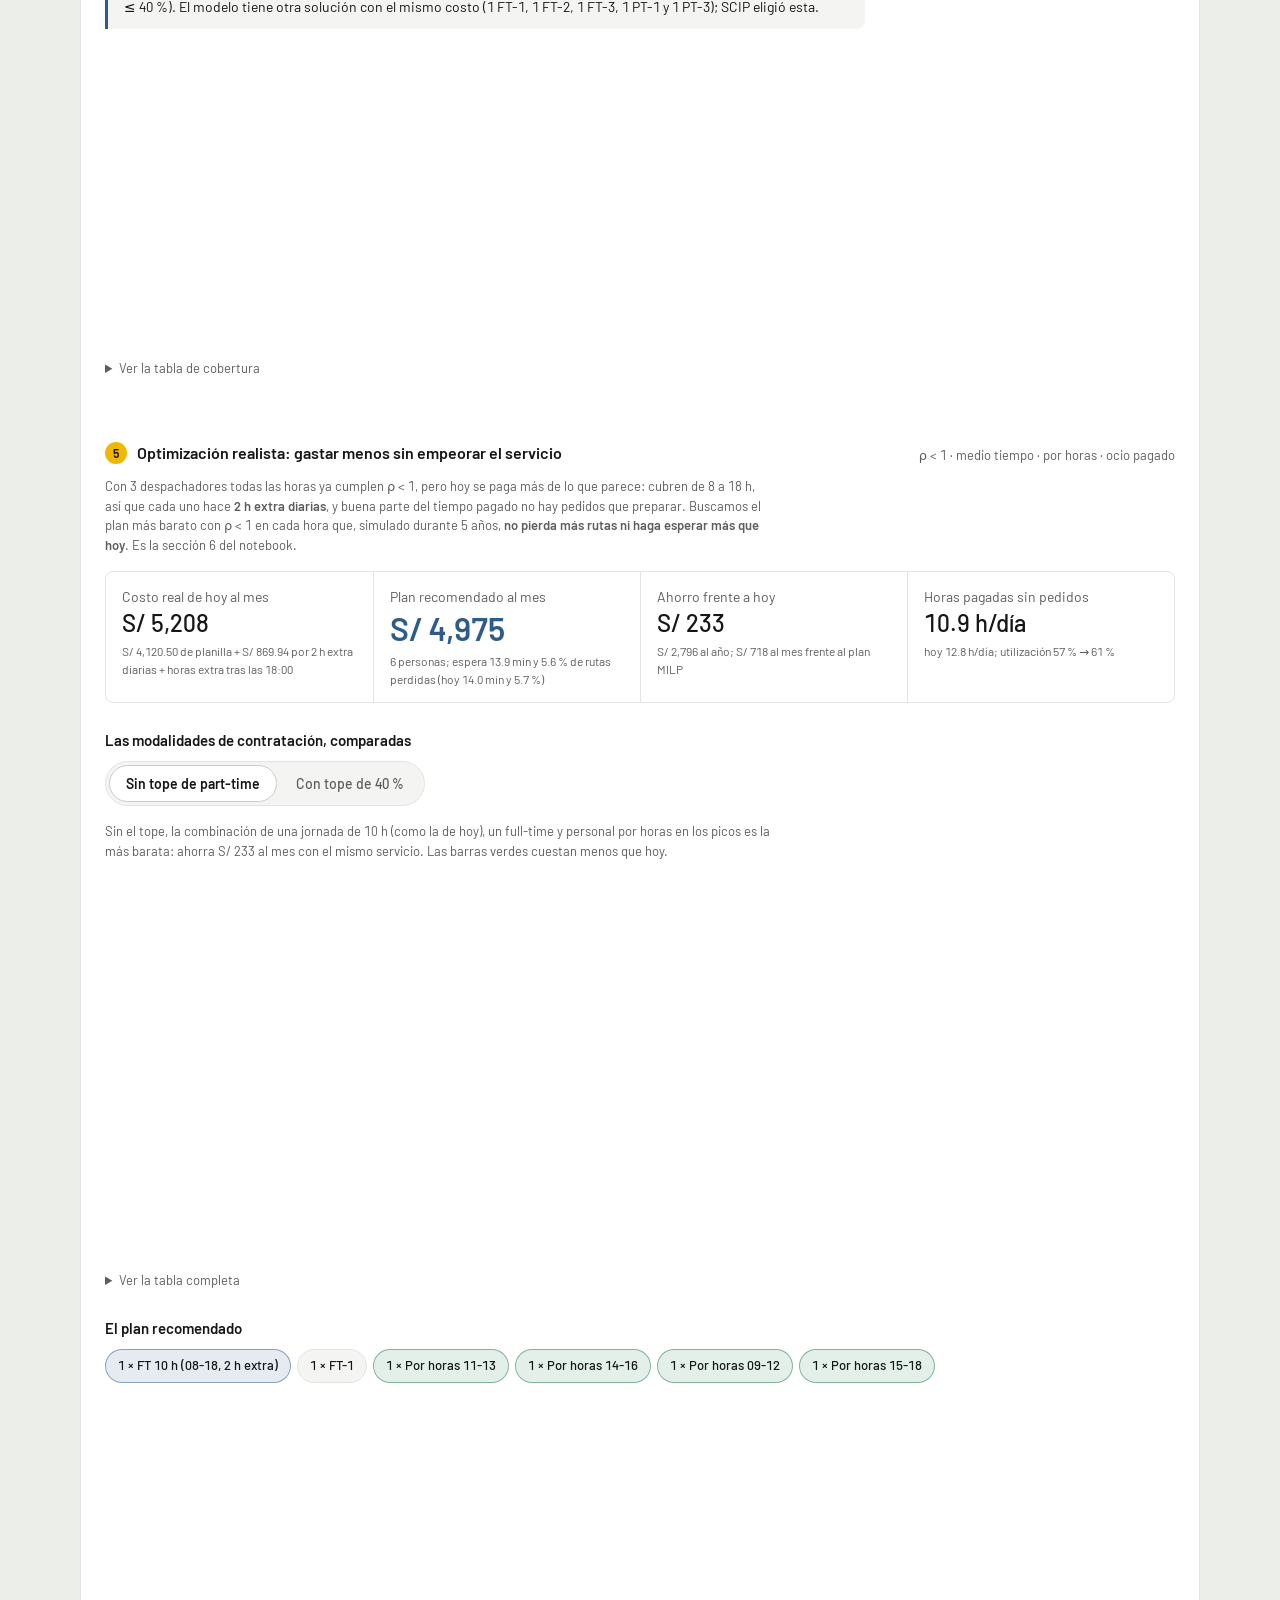
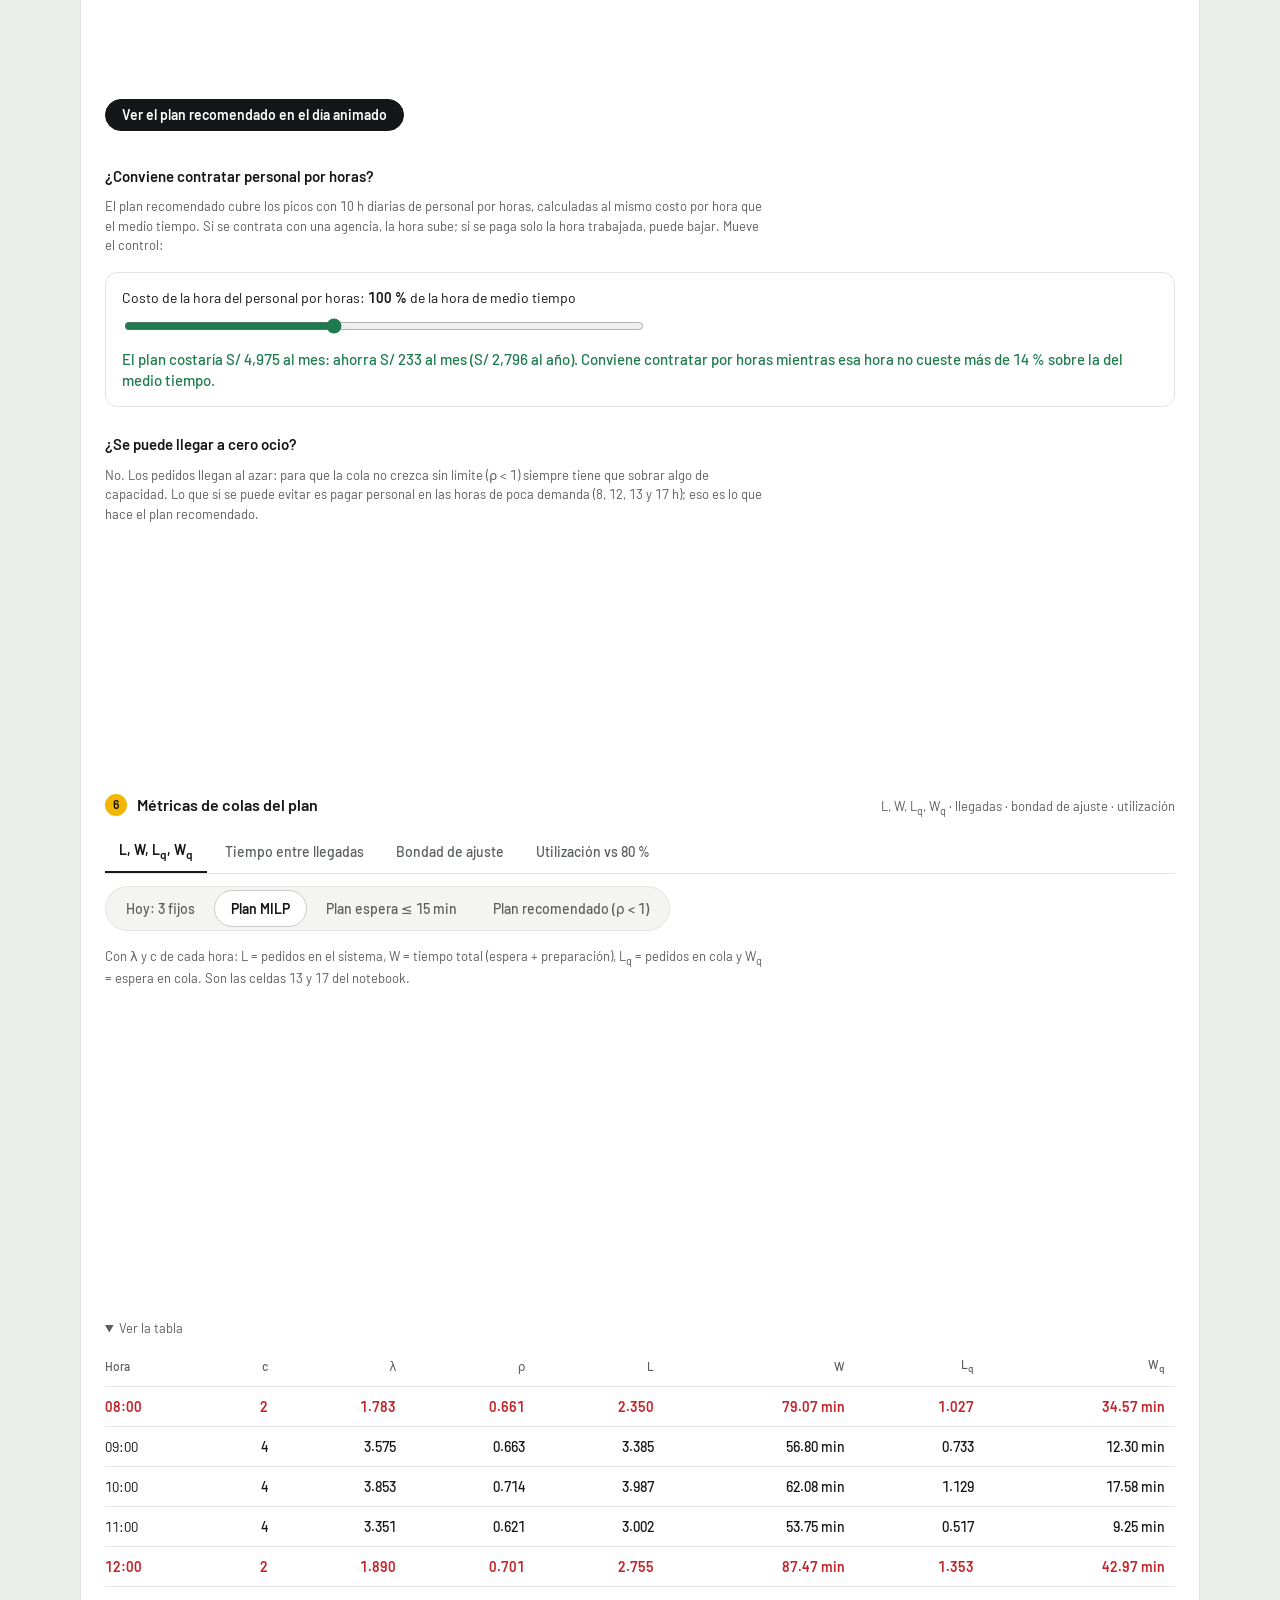
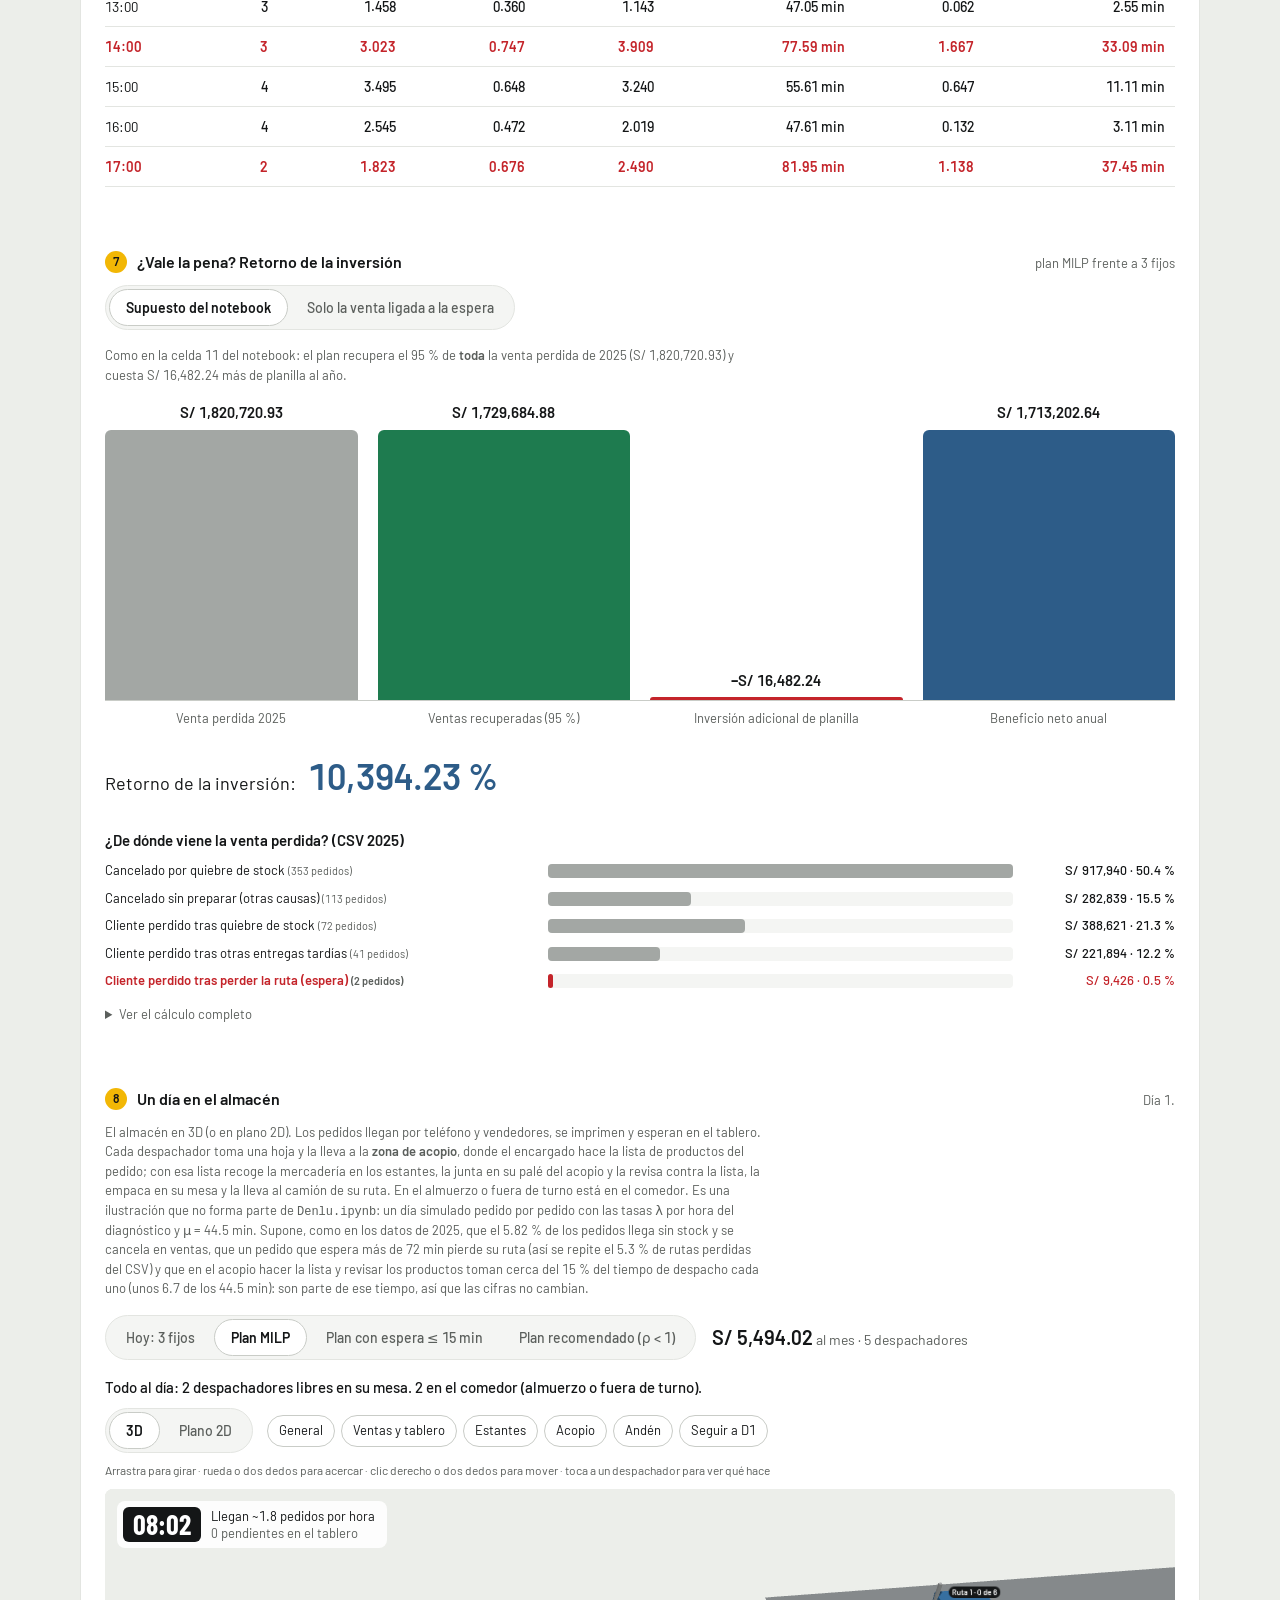
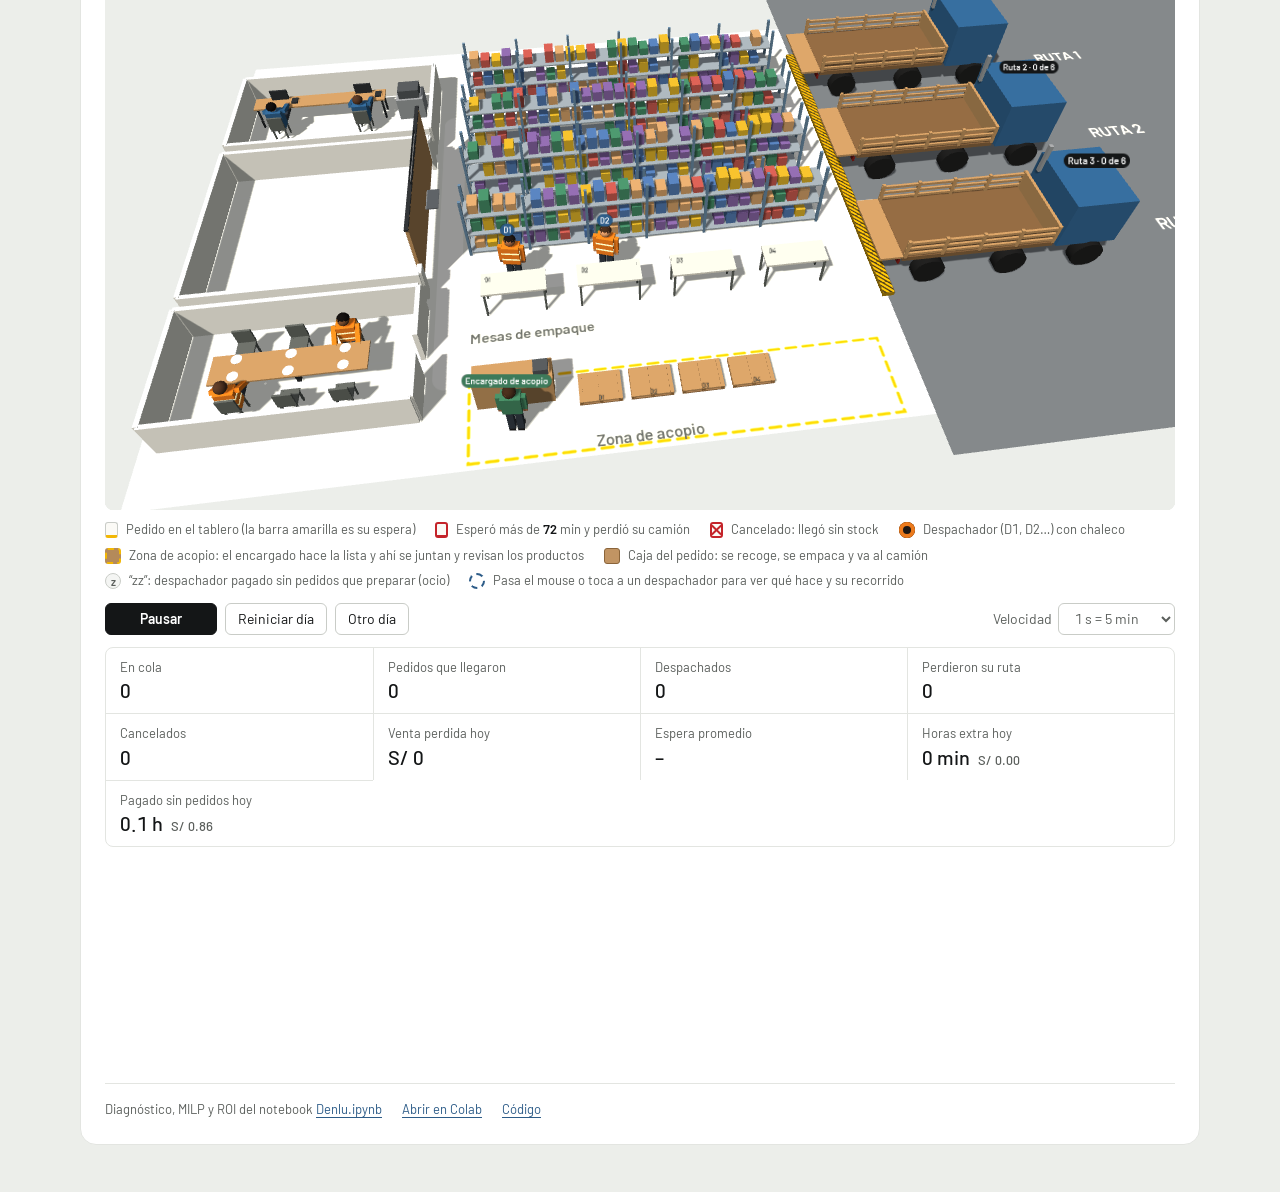
==== commit 9bbf1cd7: "Optimización realista: ρ < 1, medio tiempo, por horas y sin pagar ocio Notebook (sección 6 nueva, al" ====
--- a/Simulacion/web/index.html
+++ b/Simulacion/web/index.html
@@ -23,9 +23,10 @@
       <a href="#diagnostico"><span class="num">2</span><span class="txt">Diagnóstico</span></a>
       <a href="#porhora"><span class="num">3</span><span class="txt">Por hora</span></a>
       <a href="#plan"><span class="num">4</span><span class="txt">Plan</span></a>
-      <a href="#metricas"><span class="num">5</span><span class="txt">Métricas</span></a>
-      <a href="#roi"><span class="num">6</span><span class="txt">ROI</span></a>
-      <a href="#dia"><span class="num">7</span><span class="txt">Un día</span></a>
+      <a href="#optimo"><span class="num">5</span><span class="txt">Óptimo</span></a>
+      <a href="#metricas"><span class="num">6</span><span class="txt">Métricas</span></a>
+      <a href="#roi"><span class="num">7</span><span class="txt">ROI</span></a>
+      <a href="#dia"><span class="num">8</span><span class="txt">Un día</span></a>
     </nav>
     <button type="button" class="tema" id="tema" aria-pressed="false" aria-label="Tema oscuro" title="Cambiar entre tema claro y oscuro">
           <svg class="luna" viewBox="0 0 24 24" width="16" height="16" aria-hidden="true"><path d="M20 14.5A8 8 0 0 1 9.5 4 8 8 0 1 0 20 14.5Z" fill="none" stroke="currentColor" stroke-width="2" stroke-linejoin="round"/></svg>
@@ -173,12 +174,14 @@
           <p class="f-bloque">Capacidad<sub>h</sub> ≥ D<sub>h</sub> = máx(1, ⌈λ<sub>h</sub> / (0.85 μ)⌉) en cada hora h = 8 … 17</p>
           <p class="f-bloque">−0.40 ΣX<sub>j</sub> + 0.60 ΣY<sub>k</sub> ≤ 0 &nbsp;(part-time ≤ 40 % del total)</p>
           <p class="f-bloque alt">Plan alternativo: además W<sub>q,h</sub> ≤ 15 min en cada hora</p>
+          <p class="f-bloque alt">Plan recomendado (sección 6): ρ<sub>h</sub> &lt; 1 y, en la simulación, no más espera ni rutas perdidas que hoy</p>
         </div>
       </div>
       <div class="segmentado" id="vistaGantt" role="group" aria-label="Horario a mostrar">
         <button type="button" data-vista="actual">Hoy: 3 fijos</button>
         <button type="button" data-vista="milp" aria-pressed="true">Plan MILP</button>
         <button type="button" data-vista="alternativo">Plan espera ≤ 15 min</button>
+        <button type="button" data-vista="recomendado">Plan recomendado (ρ &lt; 1)</button>
       </div>
       <div class="gantt" id="gantt" aria-label="Horario por persona y cobertura por hora"></div>
       <p class="plan-milp" id="planMilp"></p>
@@ -189,9 +192,47 @@
       </details>
     </section>
 
+    <section class="bloque paso-seccion revelar" id="optimo" aria-labelledby="tOptimo">
+      <div class="bloque-cab">
+        <h2 id="tOptimo"><span class="num">5</span>Optimización realista: gastar menos sin empeorar el servicio</h2>
+        <span class="estado">ρ &lt; 1 · medio tiempo · por horas · ocio pagado</span>
+      </div>
+      <p class="nota-bloque">Con 3 despachadores todas las horas ya cumplen ρ &lt; 1, pero hoy se paga más de lo que parece: cubren de 8 a 18 h, así que cada uno hace <strong>2 h extra diarias</strong>, y buena parte del tiempo pagado no hay pedidos que preparar. Buscamos el plan más barato con ρ &lt; 1 en cada hora que, simulado durante 5 años, <strong>no pierda más rutas ni haga esperar más que hoy</strong>. Es la sección 6 del notebook.</p>
+      <dl class="kpis" id="kpisOptimo" aria-label="Resultados de la optimización realista"></dl>
+
+      <h3 class="sub">Las modalidades de contratación, comparadas</h3>
+      <div class="segmentado" id="topeOptimo" role="group" aria-label="Tope de part-time">
+        <button type="button" data-tope="no" aria-pressed="true">Sin tope de part-time</button>
+        <button type="button" data-tope="si">Con tope de 40 %</button>
+      </div>
+      <p class="nota-bloque" id="notaTope"></p>
+      <div class="grafico grafico-alto"><canvas id="gOptimo" aria-label="Costo mensual de cada modalidad frente al costo de hoy"></canvas></div>
+      <details class="detalle">
+        <summary>Ver la tabla completa</summary>
+        <div class="tabla-ancha"><table class="resultados" id="tablaOptimo"></table></div>
+      </details>
+
+      <h3 class="sub">El plan recomendado</h3>
+      <div class="plan-chips" id="planRecomendado"></div>
+      <div class="grafico grafico-medio"><canvas id="gOptCob" aria-label="Despachadores por hora: hoy, plan MILP, plan recomendado y mínimo para ρ menor que 1"></canvas></div>
+      <button type="button" class="primario-chico" id="verRecomendado">Ver el plan recomendado en el día animado</button>
+
+      <h3 class="sub">¿Conviene contratar personal por horas?</h3>
+      <p class="nota-bloque">El plan recomendado cubre los picos con <span id="horasPorHoras"></span> h diarias de personal por horas, calculadas al mismo costo por hora que el medio tiempo. Si se contrata con una agencia, la hora sube; si se paga solo la hora trabajada, puede bajar. Mueve el control:</p>
+      <div class="sensibilidad">
+        <label for="factorHora">Costo de la hora del personal por horas: <strong id="vFactor">100 %</strong> de la hora de medio tiempo</label>
+        <input type="range" id="factorHora" min="80" max="130" step="5" value="100">
+        <p class="veredicto" id="vSensibilidad" aria-live="polite"></p>
+      </div>
+
+      <h3 class="sub">¿Se puede llegar a cero ocio?</h3>
+      <p class="nota-bloque">No. Los pedidos llegan al azar: para que la cola no crezca sin límite (ρ &lt; 1) siempre tiene que sobrar algo de capacidad. Lo que sí se puede evitar es pagar personal en las horas de poca demanda (8, 12, 13 y 17 h); eso es lo que hace el plan recomendado.</p>
+      <div class="grafico grafico-bajo"><canvas id="gOcio" aria-label="Horas pagadas sin pedidos por día en cada escenario"></canvas></div>
+    </section>
+
     <section class="bloque paso-seccion revelar" id="metricas" aria-labelledby="tMetricas">
       <div class="bloque-cab">
-        <h2 id="tMetricas"><span class="num">5</span>Métricas de colas del plan</h2>
+        <h2 id="tMetricas"><span class="num">6</span>Métricas de colas del plan</h2>
         <span class="estado">L, W, L<sub>q</sub>, W<sub>q</sub> · llegadas · bondad de ajuste · utilización</span>
       </div>
       <div class="pestanas" id="pestanas" role="tablist" aria-label="Métrica">
@@ -211,7 +252,7 @@
 
     <section class="bloque paso-seccion revelar" id="roi" aria-labelledby="tRoi">
       <div class="bloque-cab">
-        <h2 id="tRoi"><span class="num">6</span>¿Vale la pena? Retorno de la inversión</h2>
+        <h2 id="tRoi"><span class="num">7</span>¿Vale la pena? Retorno de la inversión</h2>
         <span class="estado">plan MILP frente a 3 fijos</span>
       </div>
       <div class="segmentado" id="vistaRoi" role="group" aria-label="Supuesto del ROI">
@@ -232,7 +273,7 @@
 
       <section class="bloque paso-seccion revelar" id="dia" aria-labelledby="tDia">
         <div class="bloque-cab">
-          <h2 id="tDia"><span class="num">7</span>Un día en el almacén</h2>
+          <h2 id="tDia"><span class="num">8</span>Un día en el almacén</h2>
           <span class="estado" id="estadoDia" aria-live="polite"></span>
         </div>
         <p class="nota-bloque">El almacén en 3D (o en plano 2D). Los pedidos llegan por teléfono y vendedores, se imprimen y esperan en el tablero. Cada despachador toma una hoja y la lleva a la <strong>zona de acopio</strong>, donde el encargado hace la lista de productos del pedido; con esa lista recoge la mercadería en los estantes, la junta en su palé del acopio y la revisa contra la lista, la empaca en su mesa y la lleva al camión de su ruta. En el almuerzo o fuera de turno está en el comedor. Es una ilustración que no forma parte de <code>Denlu.ipynb</code>: un día simulado pedido por pedido con las tasas λ por hora del diagnóstico y μ = 44.5 min. Supone, como en los datos de 2025, que el 5.82 % de los pedidos llega sin stock y se cancela en ventas, que un pedido que espera más de 72 min pierde su ruta (así se repite el 5.3 % de rutas perdidas del CSV) y que en el acopio hacer la lista y revisar los productos toman cerca del 15 % del tiempo de despacho cada uno (unos 6.7 de los 44.5 min): son parte de ese tiempo, así que las cifras no cambian.</p>
@@ -264,6 +305,7 @@
           <li><span class="sw sw-desp"></span><span>Despachador (D1, D2…) con chaleco</span></li>
           <li><span class="sw sw-acopio"></span><span>Zona de acopio: el encargado hace la lista y ahí se juntan y revisan los productos</span></li>
           <li><span class="sw sw-caja"></span><span>Caja del pedido: se recoge, se empaca y va al camión</span></li>
+          <li><span class="sw sw-ocio"></span><span>“zz”: despachador pagado sin pedidos que preparar (ocio)</span></li>
           <li><span class="sw sw-toque"></span><span>Pasa el mouse o toca a un despachador para ver qué hace y su recorrido</span></li>
         </ul>
         <div class="reproductor">
--- a/Simulacion/web/estilos.css
+++ b/Simulacion/web/estilos.css
@@ -634,3 +634,25 @@
 /* En el teléfono, los controles segmentados con muchas opciones bajan a una segunda fila */
 .segmentado { flex-wrap: wrap; max-width: 100%; }
 @media (max-width: 860px) { .segmentado { border-radius: 18px; } .segmentado button { padding: 7px 12px; } }
+
+/* ---------- Optimización realista (sección 6 del notebook) ---------- */
+.gantt .celda.on.extra { background: repeating-linear-gradient(135deg, var(--acero) 0 5px, color-mix(in srgb, var(--acero) 55%, var(--hoja)) 5px 9px); }
+.gantt .celda.on.ph { background: color-mix(in srgb, var(--verde) 70%, var(--hoja)); }
+.grafico.grafico-alto { height: 380px; }
+.grafico.grafico-bajo { height: 190px; }
+.plan-chips { display: flex; flex-wrap: wrap; gap: 6px; margin-bottom: 12px; }
+.chip { padding: 6px 12px; border: 1px solid var(--linea); border-radius: 999px; background: var(--panel); font-size: 13px; font-weight: 500; animation: aparecer 400ms var(--curva) both; }
+.chip.ph { border-color: color-mix(in srgb, var(--verde) 50%, transparent); background: color-mix(in srgb, var(--verde) 12%, transparent); }
+.chip.diez { border-color: color-mix(in srgb, var(--acero) 50%, transparent); background: color-mix(in srgb, var(--acero) 12%, transparent); }
+#verRecomendado { margin: 4px 0 8px; }
+.sensibilidad { padding: 14px 16px; border: 1px solid var(--linea); border-radius: 12px; }
+.sensibilidad label { display: block; margin-bottom: 8px; font-size: 14px; }
+.sensibilidad input[type="range"] { width: 100%; max-width: 520px; accent-color: var(--verde); }
+.sensibilidad .veredicto { min-height: 0; margin: 10px 0 0; font-size: 15px; color: var(--verde); }
+.sensibilidad .veredicto.mal { color: var(--rojo); }
+.resultados tr.mejor-fila td:first-child { font-weight: 600; color: var(--verde); }
+.resultados td.plan-celda { min-width: 260px; text-align: left; font-size: 12px; color: var(--tinta-2); }
+.sw-ocio { position: relative; border: 1px solid var(--control); border-radius: 50%; background: var(--panel); }
+.sw-ocio::after { content: "z"; position: absolute; inset: 0; display: grid; place-items: center; color: var(--tinta-2); font-size: 11px; font-weight: 700; }
+/* Con 8 pasos, en teléfonos angostos la barra superior deja solo los números */
+@media (max-width: 480px) { .barra .marca { display: none; } .pasos { gap: 0; } .pasos a { padding: 6px 5px; } }
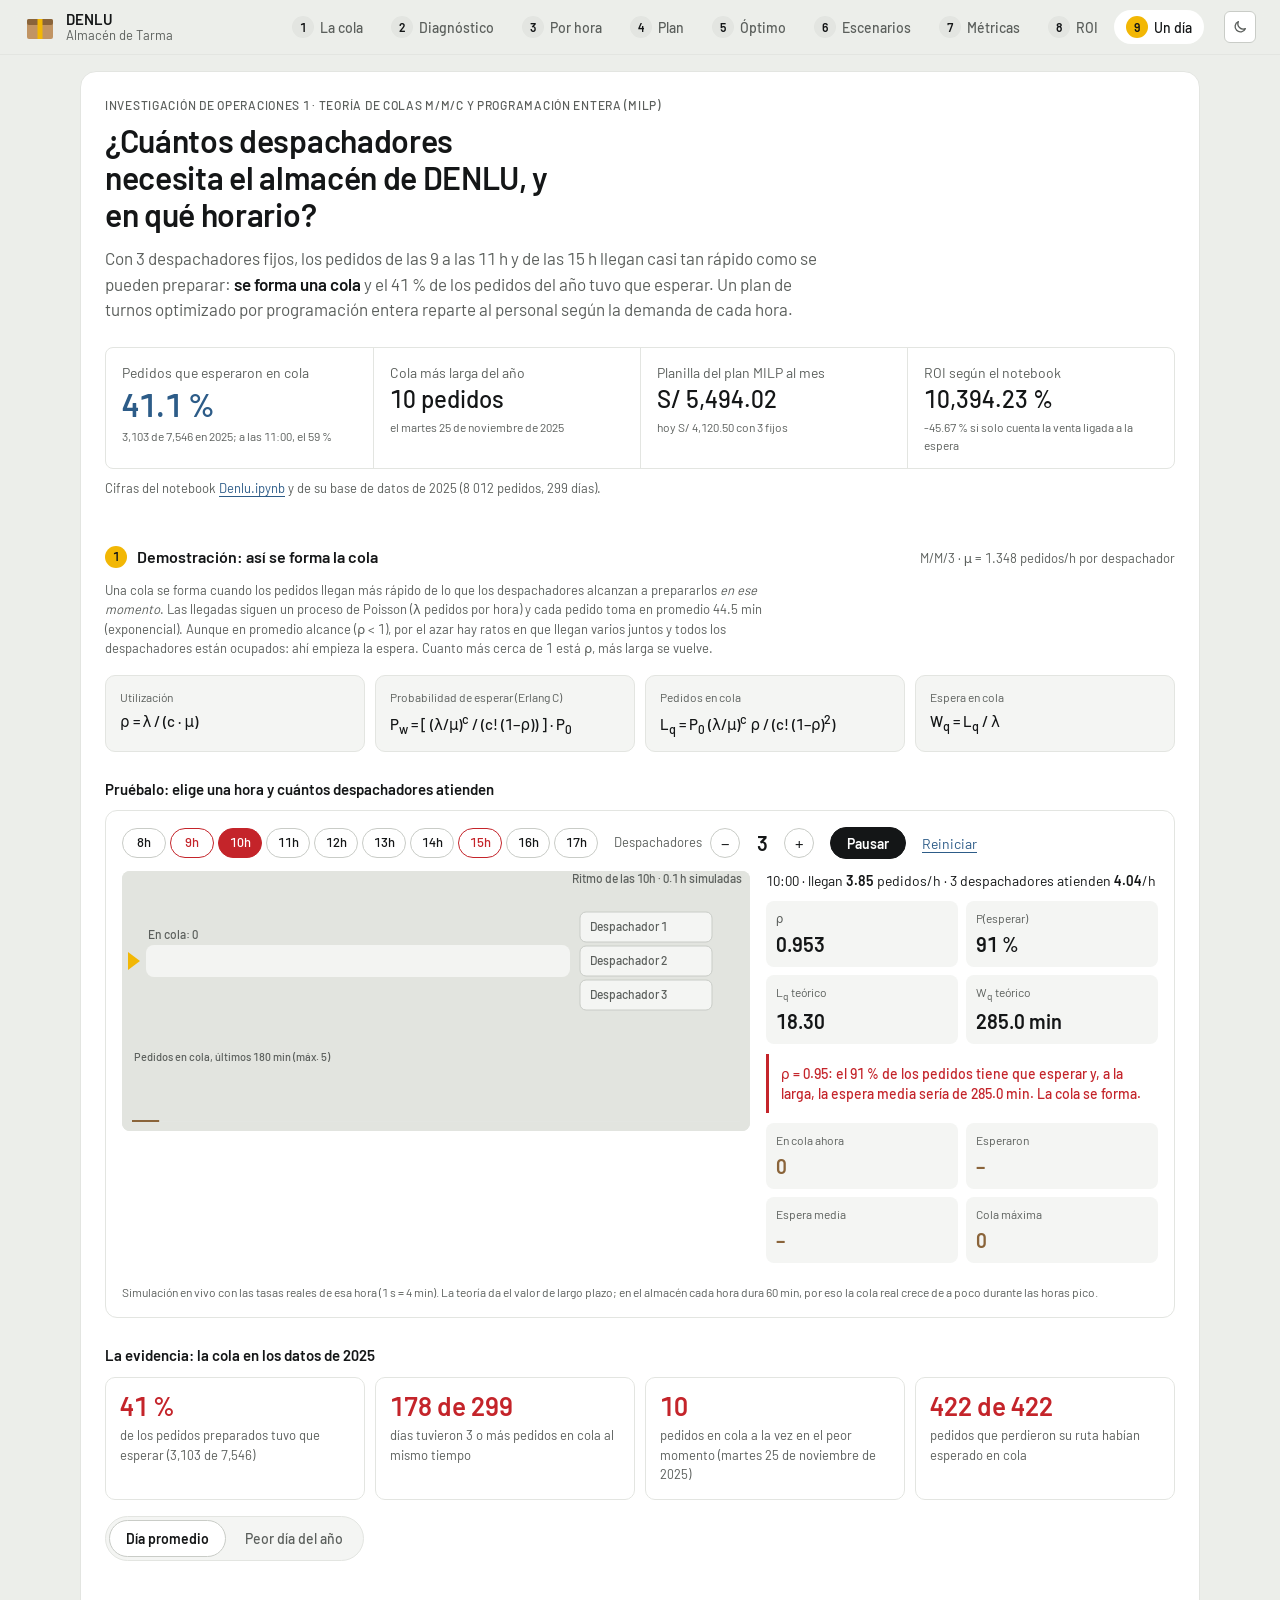
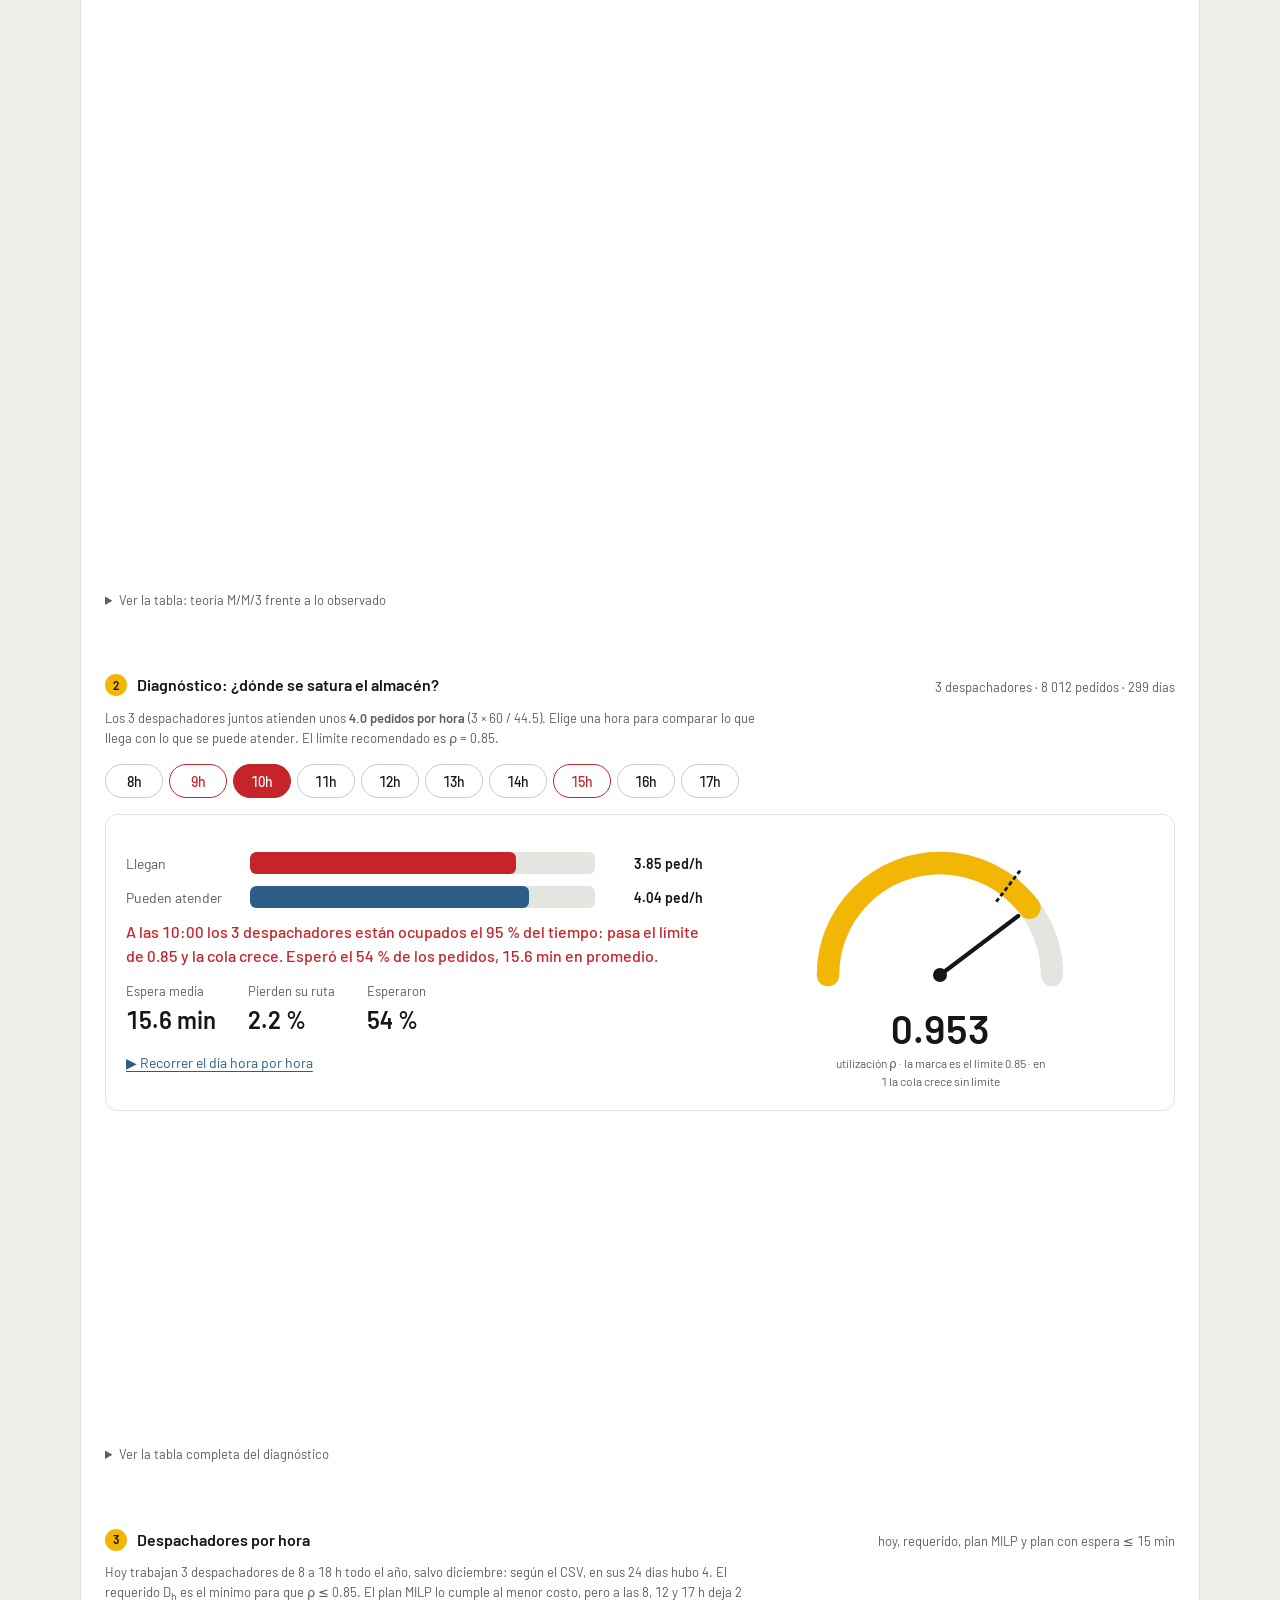
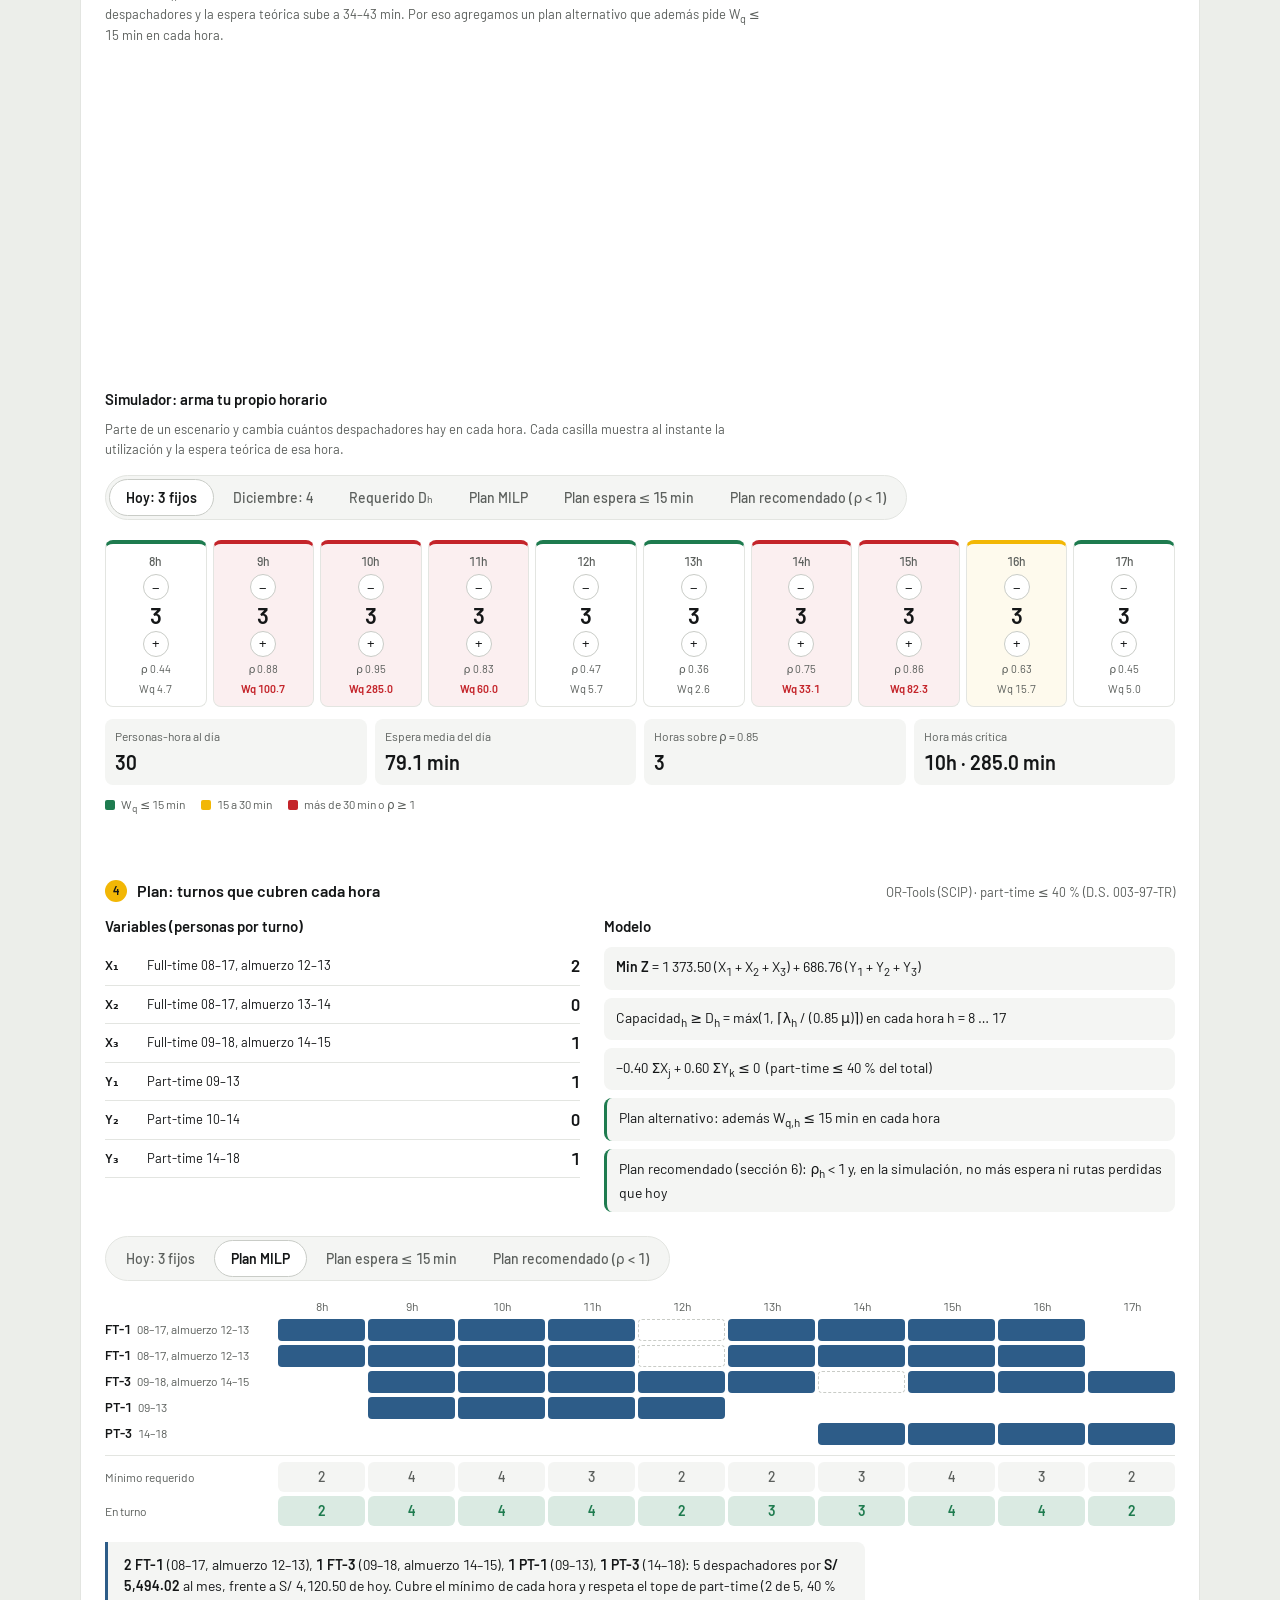
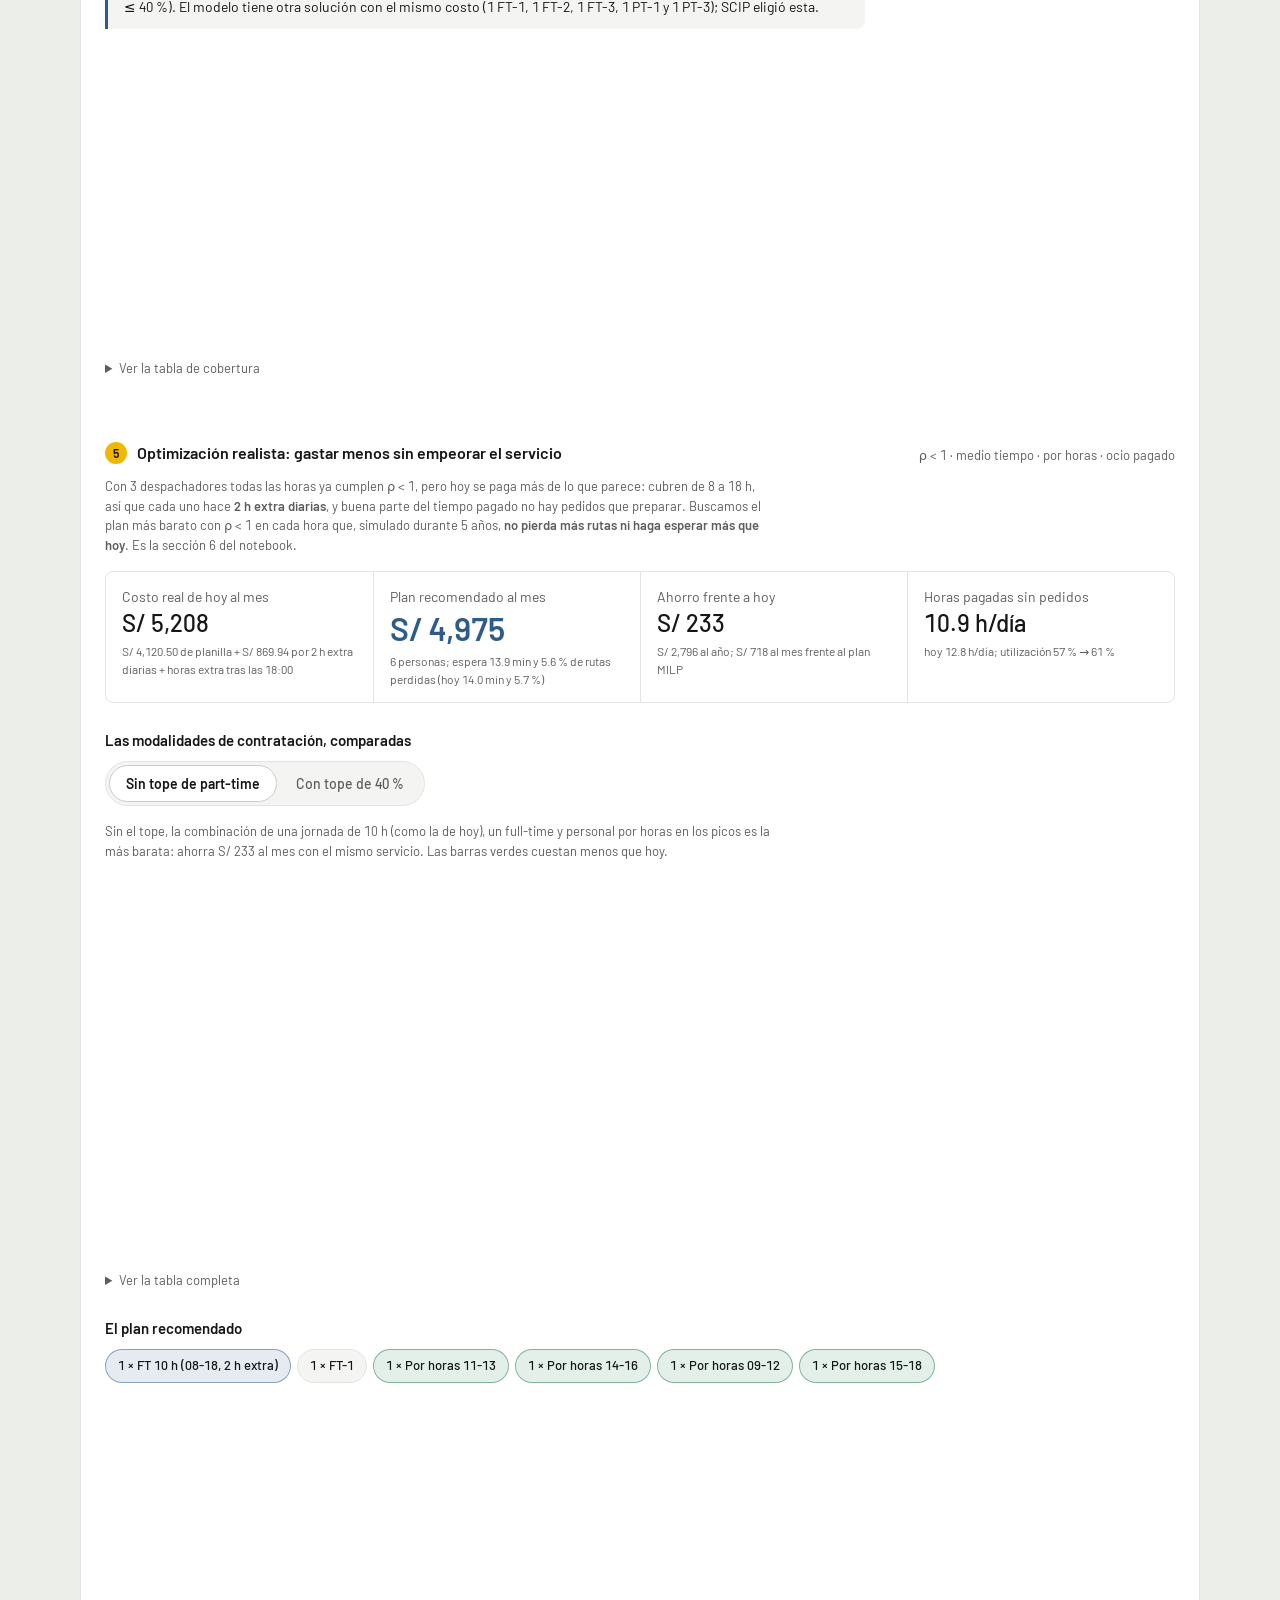
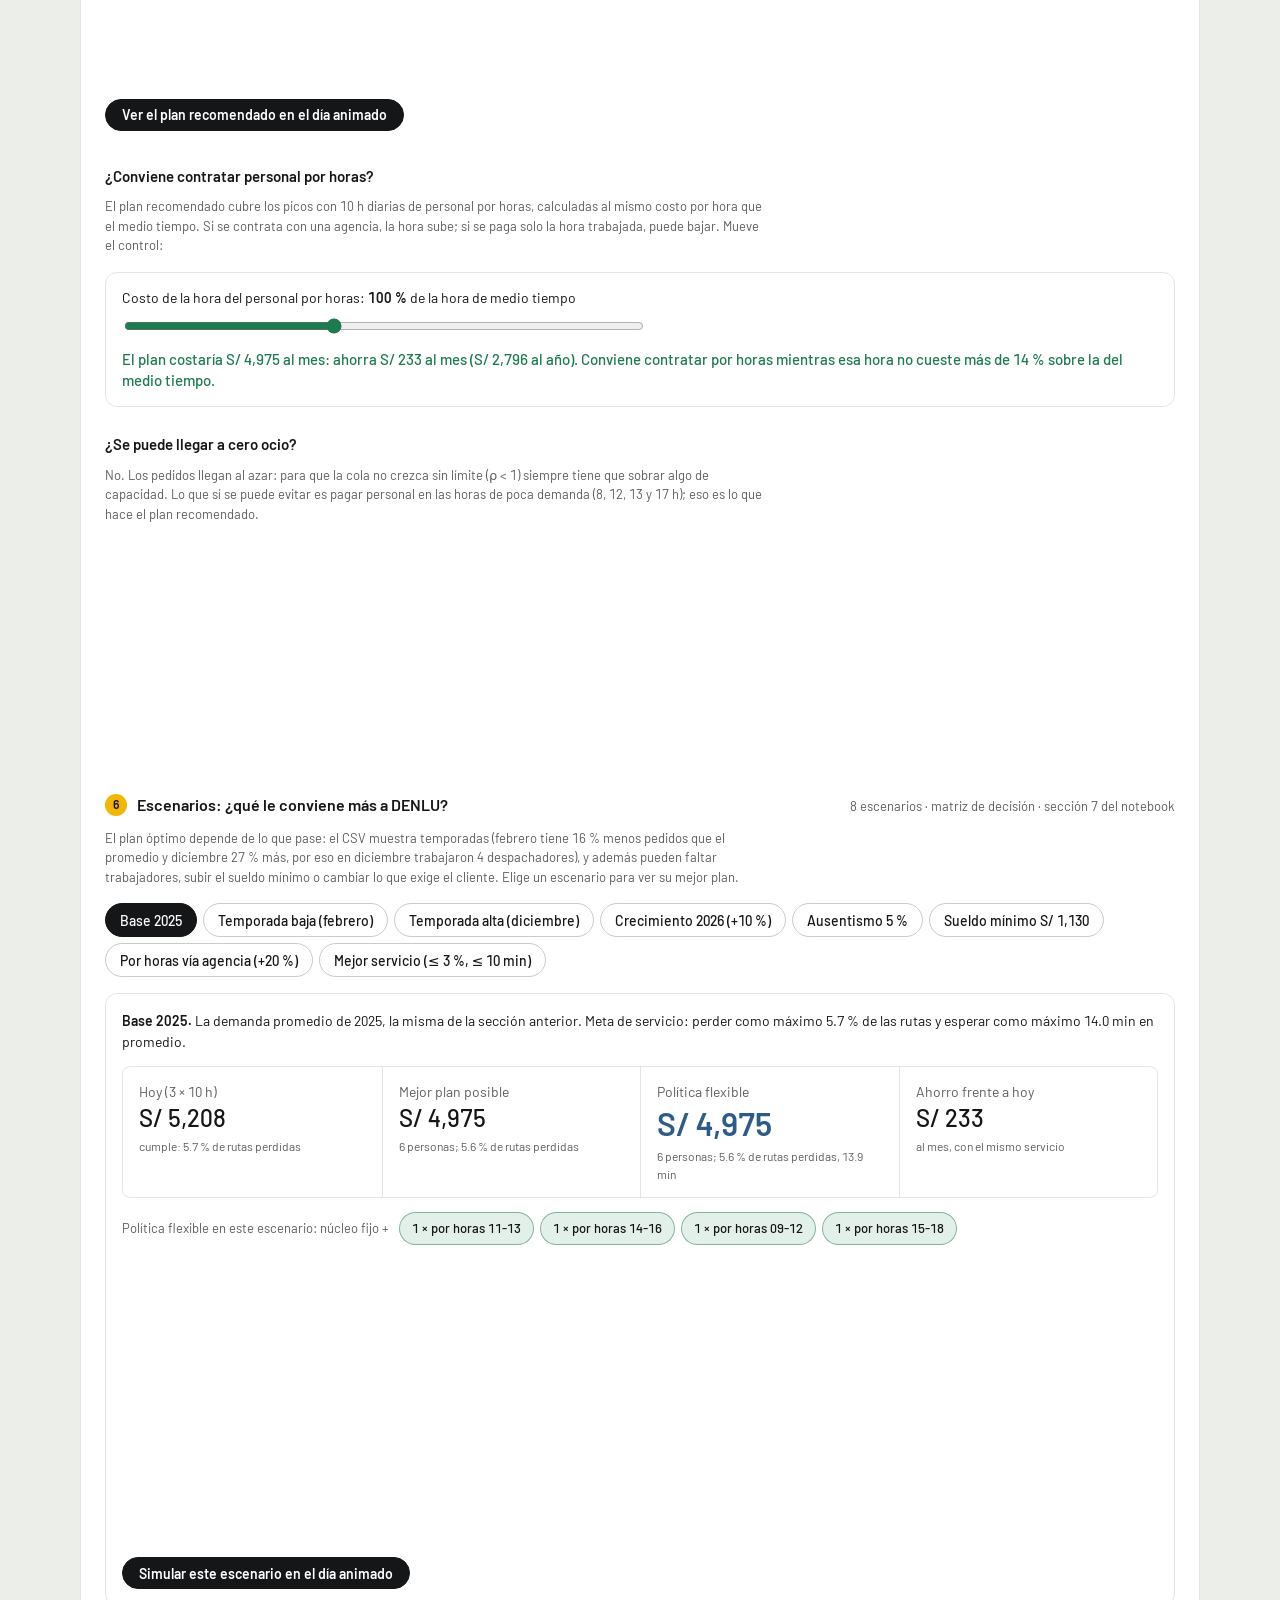
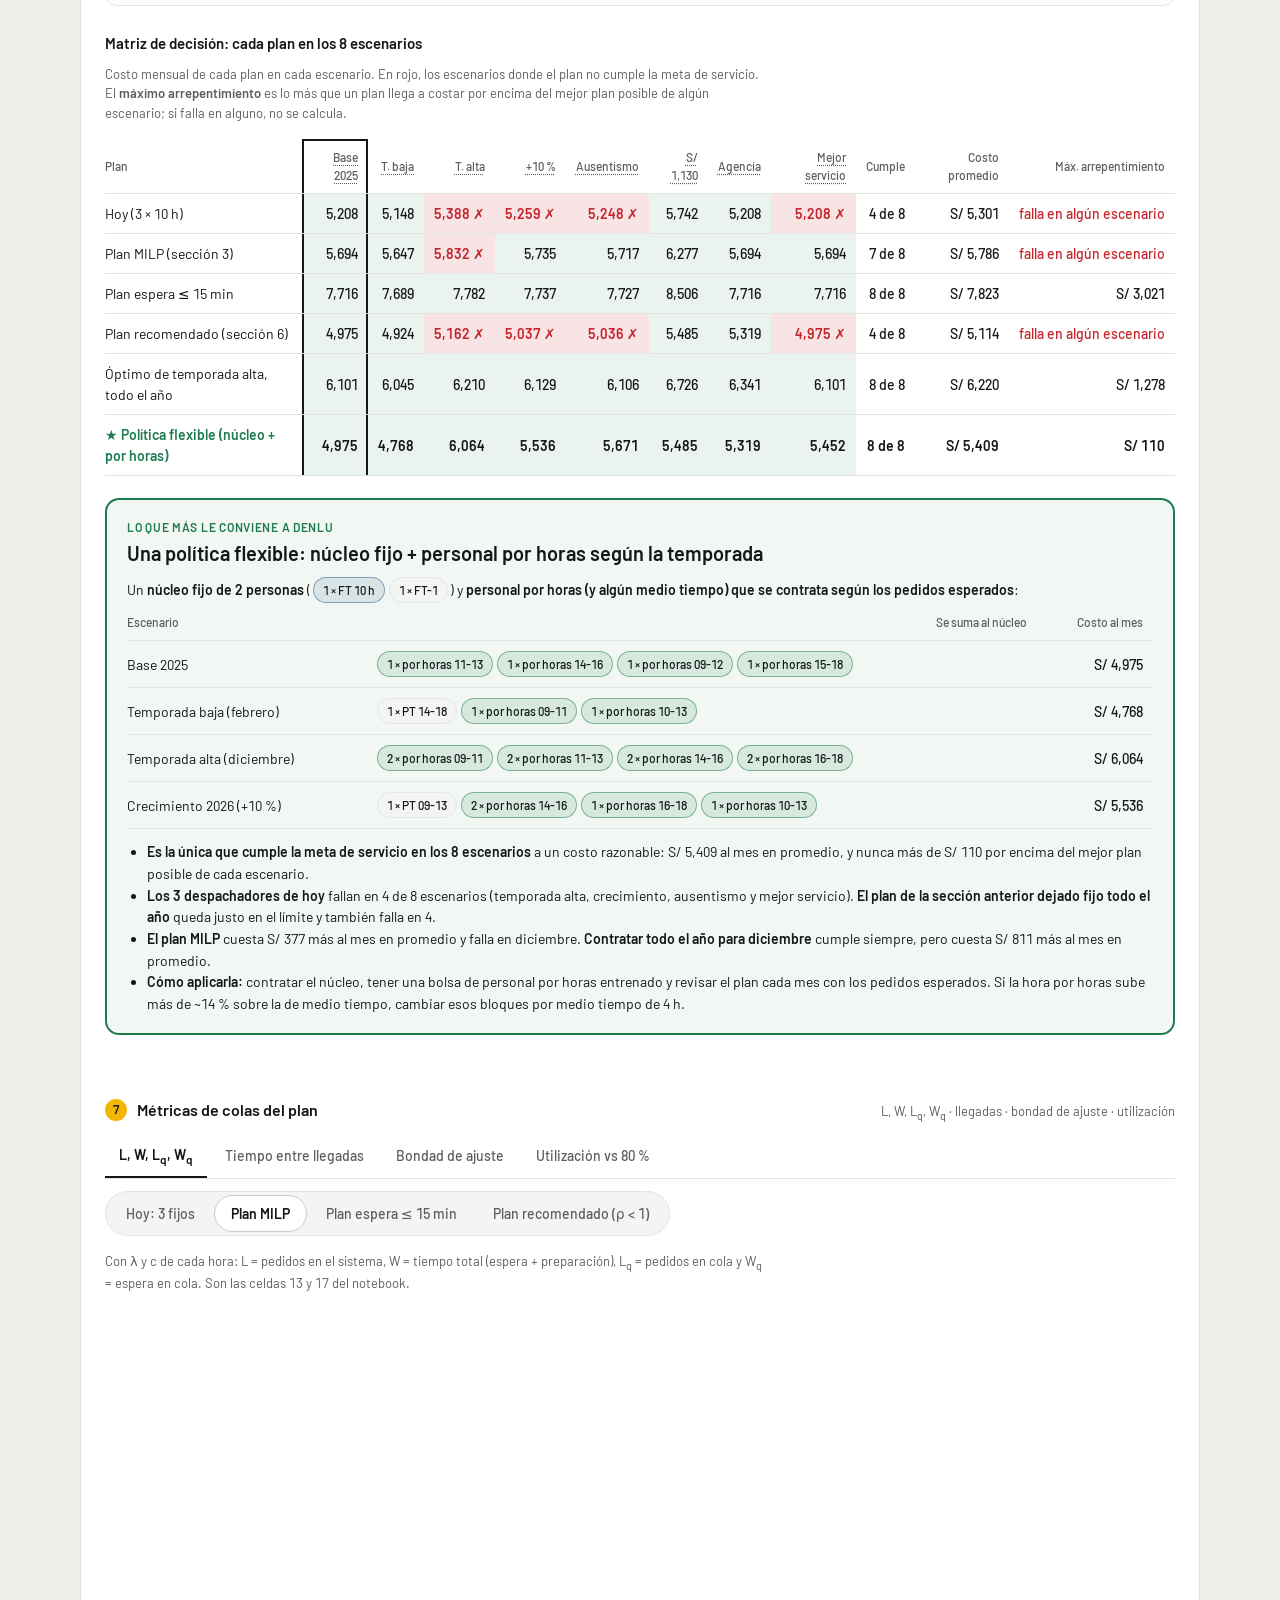
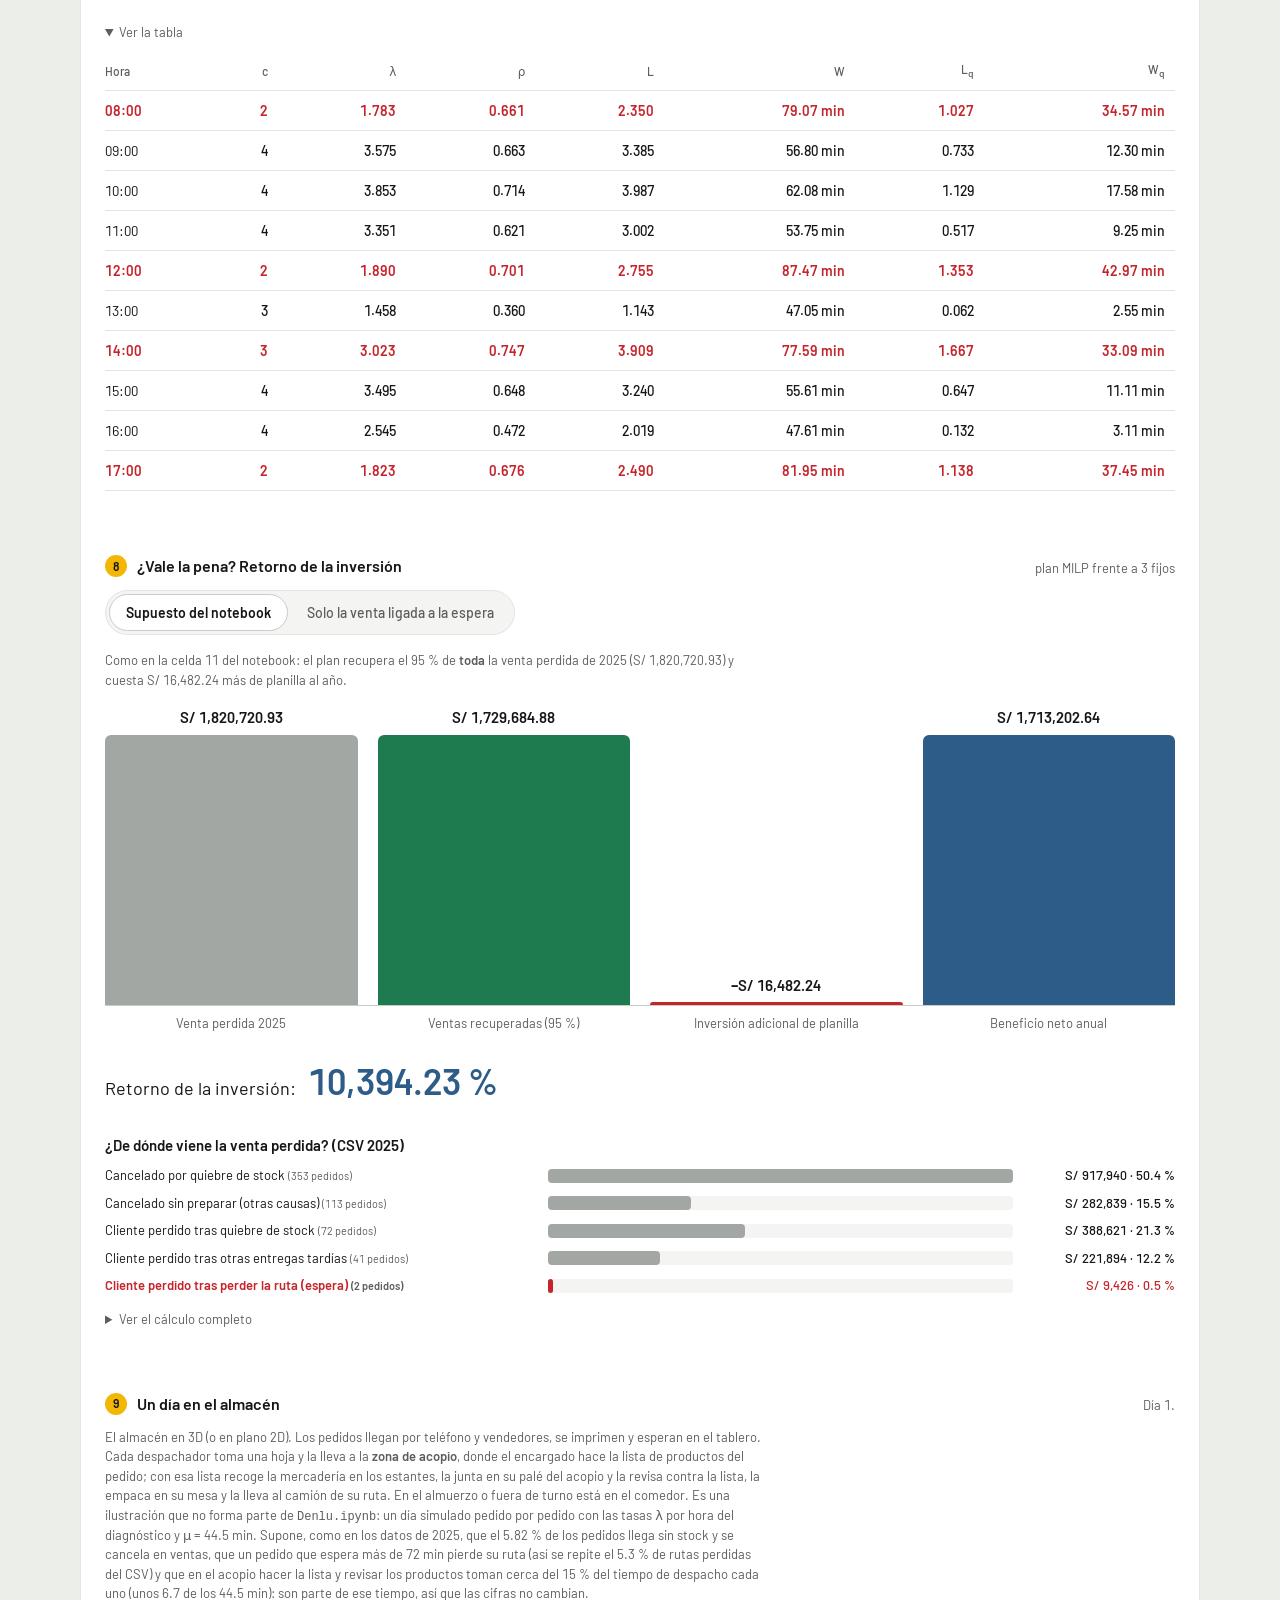
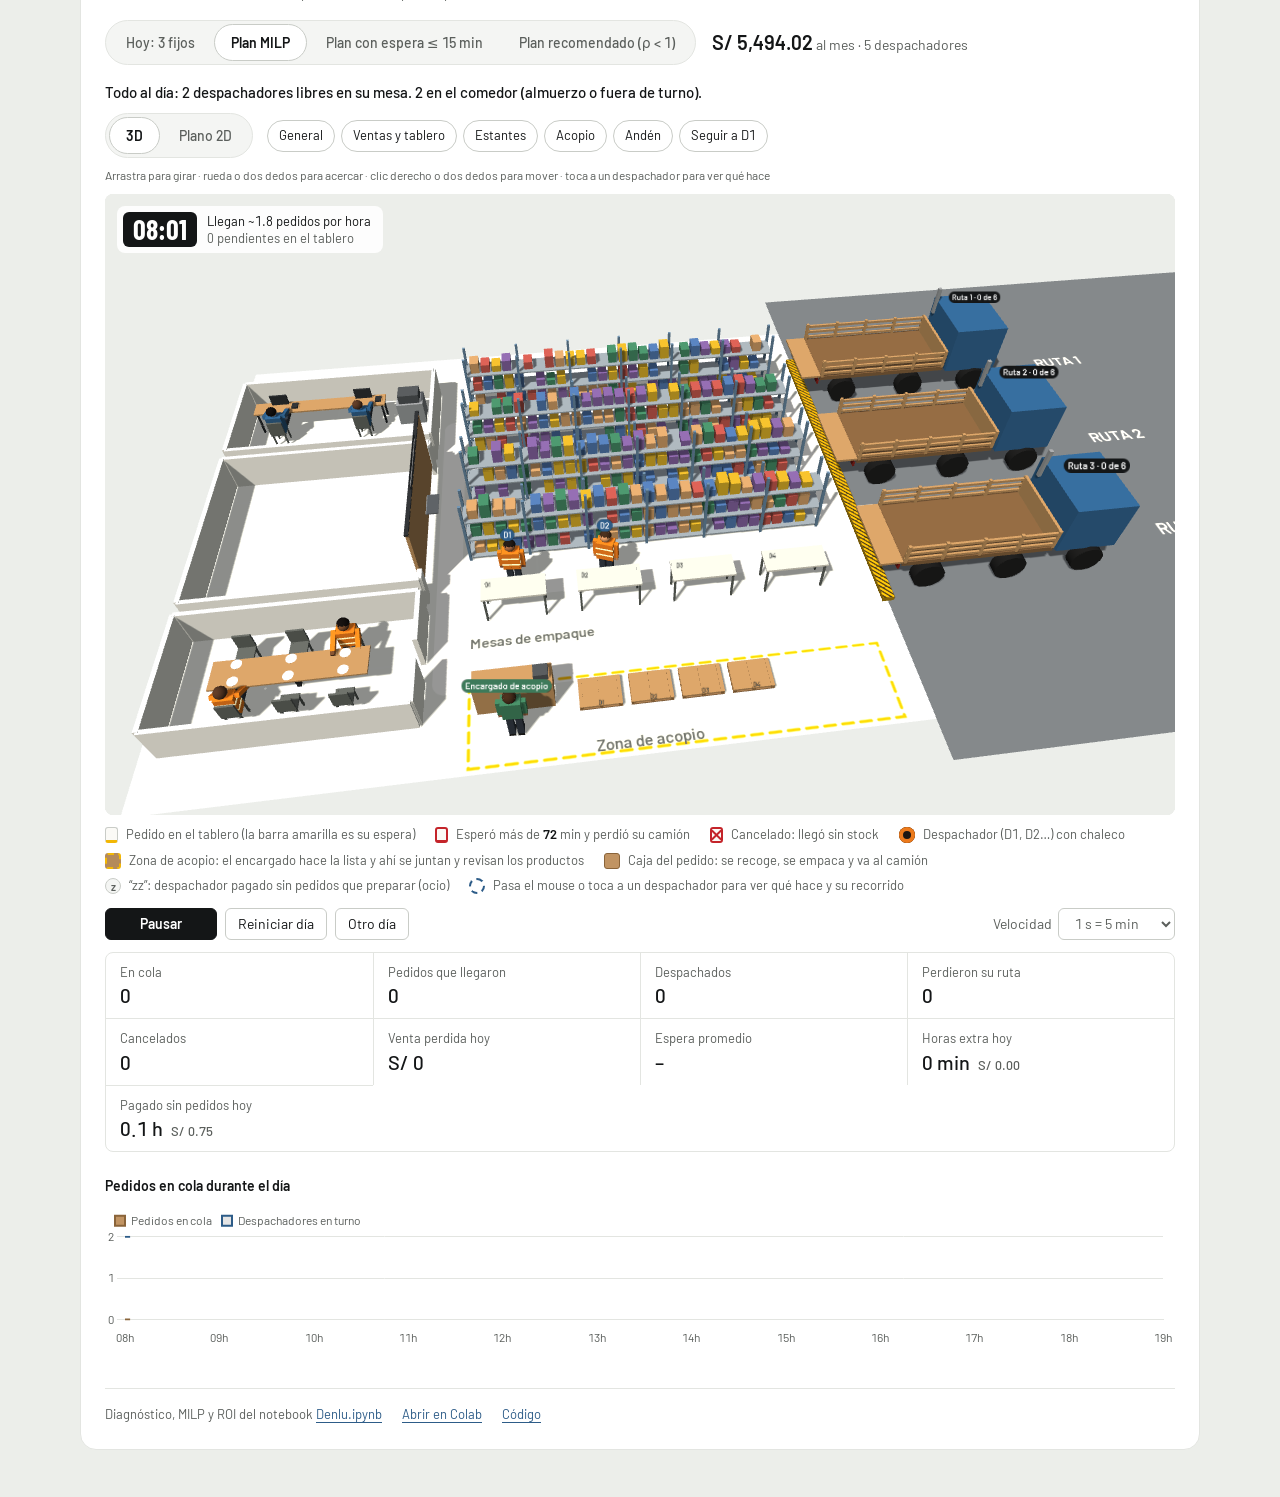
==== commit cee2c801: "Escenarios y recomendación al cliente: política flexible Notebook (sección 7 nueva, ya ejecutada; la" ====
--- a/Simulacion/web/index.html
+++ b/Simulacion/web/index.html
@@ -24,9 +24,10 @@
       <a href="#porhora"><span class="num">3</span><span class="txt">Por hora</span></a>
       <a href="#plan"><span class="num">4</span><span class="txt">Plan</span></a>
       <a href="#optimo"><span class="num">5</span><span class="txt">Óptimo</span></a>
-      <a href="#metricas"><span class="num">6</span><span class="txt">Métricas</span></a>
-      <a href="#roi"><span class="num">7</span><span class="txt">ROI</span></a>
-      <a href="#dia"><span class="num">8</span><span class="txt">Un día</span></a>
+      <a href="#casos"><span class="num">6</span><span class="txt">Escenarios</span></a>
+      <a href="#metricas"><span class="num">7</span><span class="txt">Métricas</span></a>
+      <a href="#roi"><span class="num">8</span><span class="txt">ROI</span></a>
+      <a href="#dia"><span class="num">9</span><span class="txt">Un día</span></a>
     </nav>
     <button type="button" class="tema" id="tema" aria-pressed="false" aria-label="Tema oscuro" title="Cambiar entre tema claro y oscuro">
           <svg class="luna" viewBox="0 0 24 24" width="16" height="16" aria-hidden="true"><path d="M20 14.5A8 8 0 0 1 9.5 4 8 8 0 1 0 20 14.5Z" fill="none" stroke="currentColor" stroke-width="2" stroke-linejoin="round"/></svg>
@@ -230,9 +231,34 @@
       <div class="grafico grafico-bajo"><canvas id="gOcio" aria-label="Horas pagadas sin pedidos por día en cada escenario"></canvas></div>
     </section>
 
+    <section class="bloque paso-seccion revelar" id="casos" aria-labelledby="tCasos">
+      <div class="bloque-cab">
+        <h2 id="tCasos"><span class="num">6</span>Escenarios: ¿qué le conviene más a DENLU?</h2>
+        <span class="estado">8 escenarios · matriz de decisión · sección 7 del notebook</span>
+      </div>
+      <p class="nota-bloque">El plan óptimo depende de lo que pase: el CSV muestra temporadas (febrero tiene 16 % menos pedidos que el promedio y diciembre 27 % más, por eso en diciembre trabajaron 4 despachadores), y además pueden faltar trabajadores, subir el sueldo mínimo o cambiar lo que exige el cliente. Elige un escenario para ver su mejor plan.</p>
+      <div class="horas casos-chips" id="casosChips" role="tablist" aria-label="Escenario"></div>
+      <div class="caso" id="caso" aria-live="polite">
+        <p class="caso-desc" id="casoDesc"></p>
+        <dl class="kpis kpis-caso" id="casoKpis"></dl>
+        <div class="caso-flex">
+          <span class="caso-et">Política flexible en este escenario: núcleo fijo + </span>
+          <div class="plan-chips" id="casoPlan"></div>
+        </div>
+        <div class="grafico grafico-medio"><canvas id="gCaso" aria-label="Despachadores por hora en el escenario elegido"></canvas></div>
+        <button type="button" class="primario-chico" id="simularCaso">Simular este escenario en el día animado</button>
+      </div>
+
+      <h3 class="sub">Matriz de decisión: cada plan en los 8 escenarios</h3>
+      <p class="nota-bloque">Costo mensual de cada plan en cada escenario. En rojo, los escenarios donde el plan no cumple la meta de servicio. El <strong>máximo arrepentimiento</strong> es lo más que un plan llega a costar por encima del mejor plan posible de algún escenario; si falla en alguno, no se calcula.</p>
+      <div class="tabla-ancha"><table class="resultados matriz" id="tablaMatriz"></table></div>
+
+      <div class="recomendacion" id="recomendacion"></div>
+    </section>
+
     <section class="bloque paso-seccion revelar" id="metricas" aria-labelledby="tMetricas">
       <div class="bloque-cab">
-        <h2 id="tMetricas"><span class="num">6</span>Métricas de colas del plan</h2>
+        <h2 id="tMetricas"><span class="num">7</span>Métricas de colas del plan</h2>
         <span class="estado">L, W, L<sub>q</sub>, W<sub>q</sub> · llegadas · bondad de ajuste · utilización</span>
       </div>
       <div class="pestanas" id="pestanas" role="tablist" aria-label="Métrica">
@@ -252,7 +278,7 @@
 
     <section class="bloque paso-seccion revelar" id="roi" aria-labelledby="tRoi">
       <div class="bloque-cab">
-        <h2 id="tRoi"><span class="num">7</span>¿Vale la pena? Retorno de la inversión</h2>
+        <h2 id="tRoi"><span class="num">8</span>¿Vale la pena? Retorno de la inversión</h2>
         <span class="estado">plan MILP frente a 3 fijos</span>
       </div>
       <div class="segmentado" id="vistaRoi" role="group" aria-label="Supuesto del ROI">
@@ -273,7 +299,7 @@
 
       <section class="bloque paso-seccion revelar" id="dia" aria-labelledby="tDia">
         <div class="bloque-cab">
-          <h2 id="tDia"><span class="num">8</span>Un día en el almacén</h2>
+          <h2 id="tDia"><span class="num">9</span>Un día en el almacén</h2>
           <span class="estado" id="estadoDia" aria-live="polite"></span>
         </div>
         <p class="nota-bloque">El almacén en 3D (o en plano 2D). Los pedidos llegan por teléfono y vendedores, se imprimen y esperan en el tablero. Cada despachador toma una hoja y la lleva a la <strong>zona de acopio</strong>, donde el encargado hace la lista de productos del pedido; con esa lista recoge la mercadería en los estantes, la junta en su palé del acopio y la revisa contra la lista, la empaca en su mesa y la lleva al camión de su ruta. En el almuerzo o fuera de turno está en el comedor. Es una ilustración que no forma parte de <code>Denlu.ipynb</code>: un día simulado pedido por pedido con las tasas λ por hora del diagnóstico y μ = 44.5 min. Supone, como en los datos de 2025, que el 5.82 % de los pedidos llega sin stock y se cancela en ventas, que un pedido que espera más de 72 min pierde su ruta (así se repite el 5.3 % de rutas perdidas del CSV) y que en el acopio hacer la lista y revisar los productos toman cerca del 15 % del tiempo de despacho cada uno (unos 6.7 de los 44.5 min): son parte de ese tiempo, así que las cifras no cambian.</p>
--- a/Simulacion/web/estilos.css
+++ b/Simulacion/web/estilos.css
@@ -656,3 +656,30 @@
 .sw-ocio::after { content: "z"; position: absolute; inset: 0; display: grid; place-items: center; color: var(--tinta-2); font-size: 11px; font-weight: 700; }
 /* Con 8 pasos, en teléfonos angostos la barra superior deja solo los números */
 @media (max-width: 480px) { .barra .marca { display: none; } .pasos { gap: 0; } .pasos a { padding: 6px 5px; } }
+
+/* ---------- Escenarios y matriz de decisión (sección 7 del notebook) ---------- */
+.casos-chips button { min-width: 0; padding: 0 14px; }
+.caso { margin-bottom: 8px; padding: 16px; border: 1px solid var(--linea); border-radius: 12px; }
+.caso-desc { margin: 0 0 14px; font-size: 14px; line-height: 1.5; }
+.kpis-caso { margin-bottom: 14px; }
+.kpis-caso .pie .mal { color: var(--rojo); font-weight: 600; }
+.caso-flex { display: flex; flex-wrap: wrap; align-items: center; gap: 4px 10px; margin-bottom: 6px; }
+.caso-et { color: var(--tinta-2); font-size: 13px; }
+.caso-flex .plan-chips { margin: 0; }
+#simularCaso { margin-top: 6px; }
+.matriz th.col-esc { cursor: pointer; text-decoration: underline dotted; text-underline-offset: 3px; }
+.matriz td.cumple { background: color-mix(in srgb, var(--verde) 9%, transparent); }
+.matriz td.falla { background: color-mix(in srgb, var(--rojo) 12%, transparent); color: var(--rojo); font-weight: 600; }
+.matriz .sel { box-shadow: inset 2px 0 0 var(--tinta), inset -2px 0 0 var(--tinta); }
+.matriz th.sel { box-shadow: inset 2px 0 0 var(--tinta), inset -2px 0 0 var(--tinta), inset 0 2px 0 var(--tinta); }
+.matriz tr.elegido td { font-weight: 600; }
+.matriz tr.elegido td:first-child { color: var(--verde); }
+.matriz tr.elegido td:first-child::before { content: "★ "; }
+.recomendacion { margin-top: 22px; padding: 18px 20px; border: 2px solid var(--verde); border-radius: 14px; background: color-mix(in srgb, var(--verde) 6%, var(--hoja)); animation: aparecer 600ms var(--curva) both; }
+.recomendacion .reco-et { margin: 0; color: var(--verde); font-size: 12px; font-weight: 600; letter-spacing: 0.06em; text-transform: uppercase; }
+.recomendacion h3 { margin: 4px 0 10px; font-size: 20px; line-height: 1.25; }
+.recomendacion p, .recomendacion li { font-size: 14px; line-height: 1.55; }
+.recomendacion ul { margin: 12px 0 0; padding-left: 20px; }
+.recomendacion .chip { display: inline-block; margin: 1px 2px; padding: 3px 9px; font-size: 12px; }
+.recomendacion .resultados td:nth-child(2) { text-align: left; }
+@media (max-width: 860px) { .recomendacion { padding: 14px; } .recomendacion h3 { font-size: 17px; } }
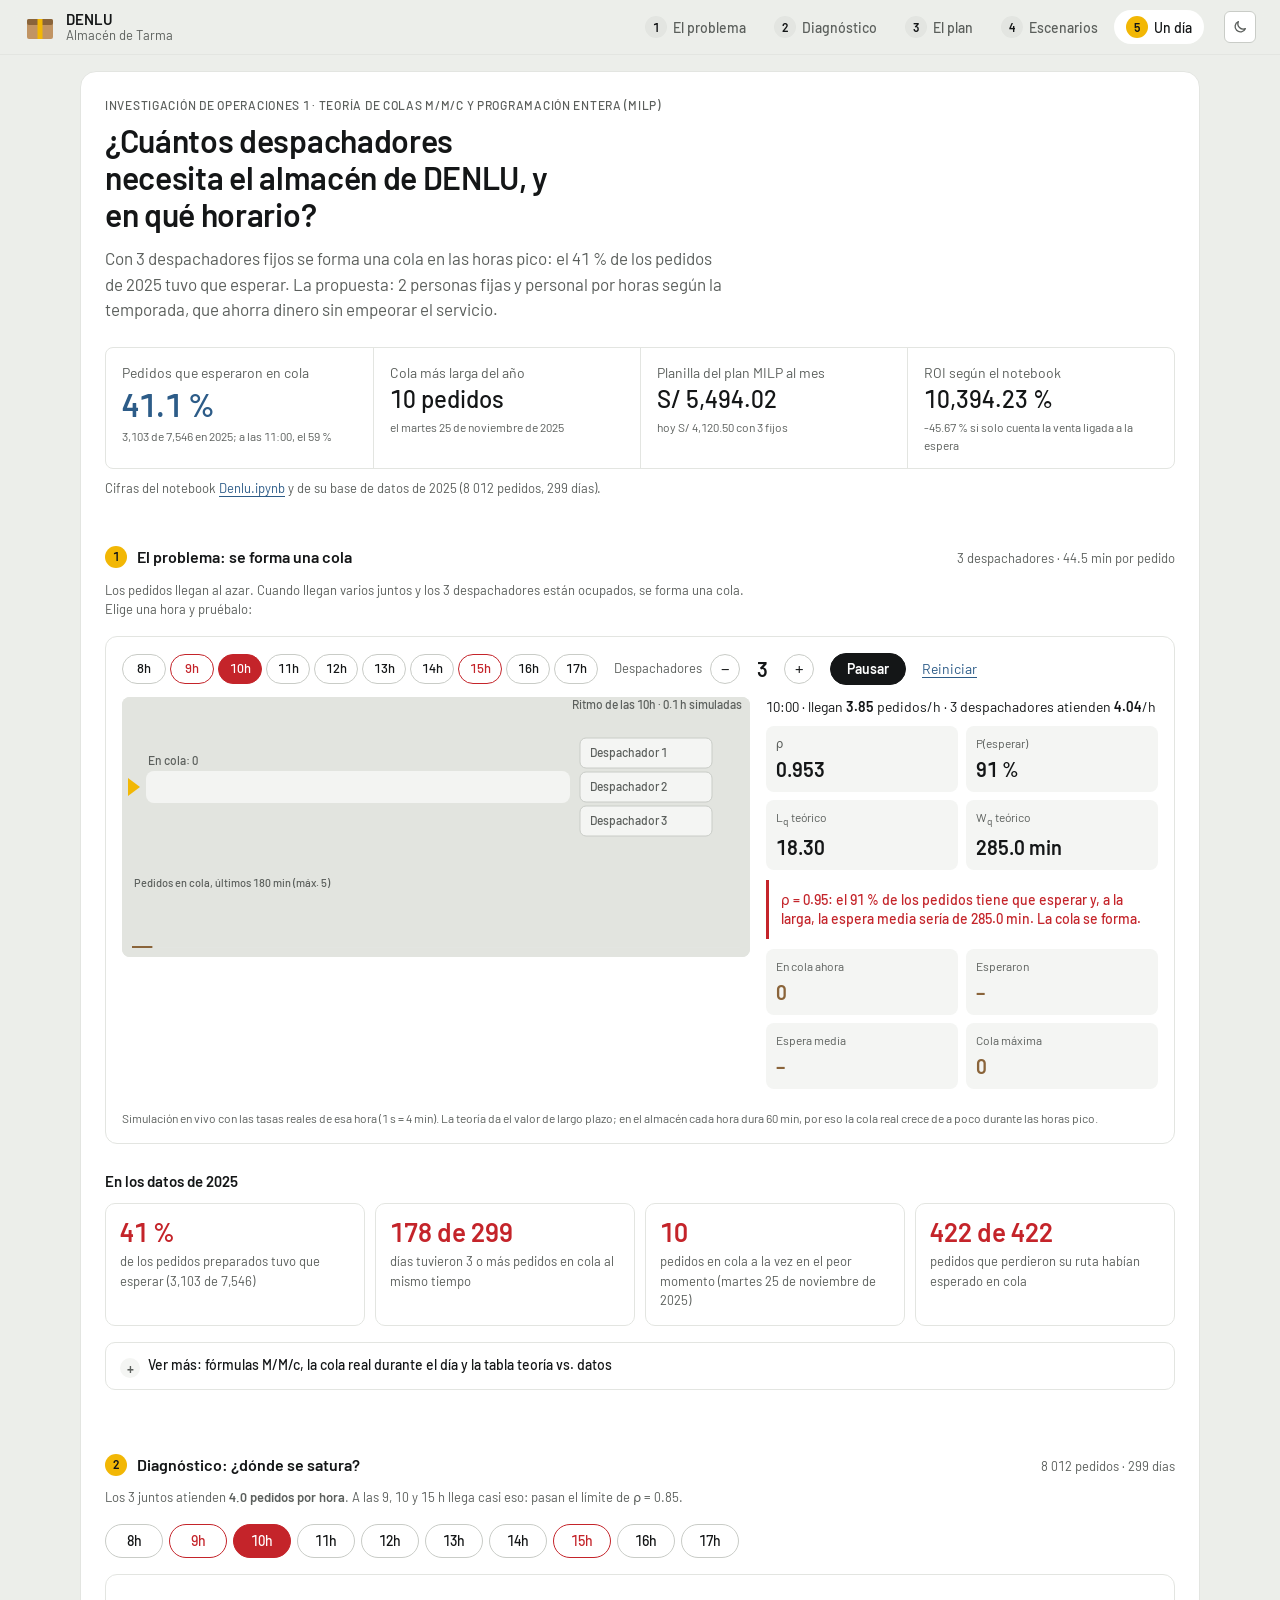
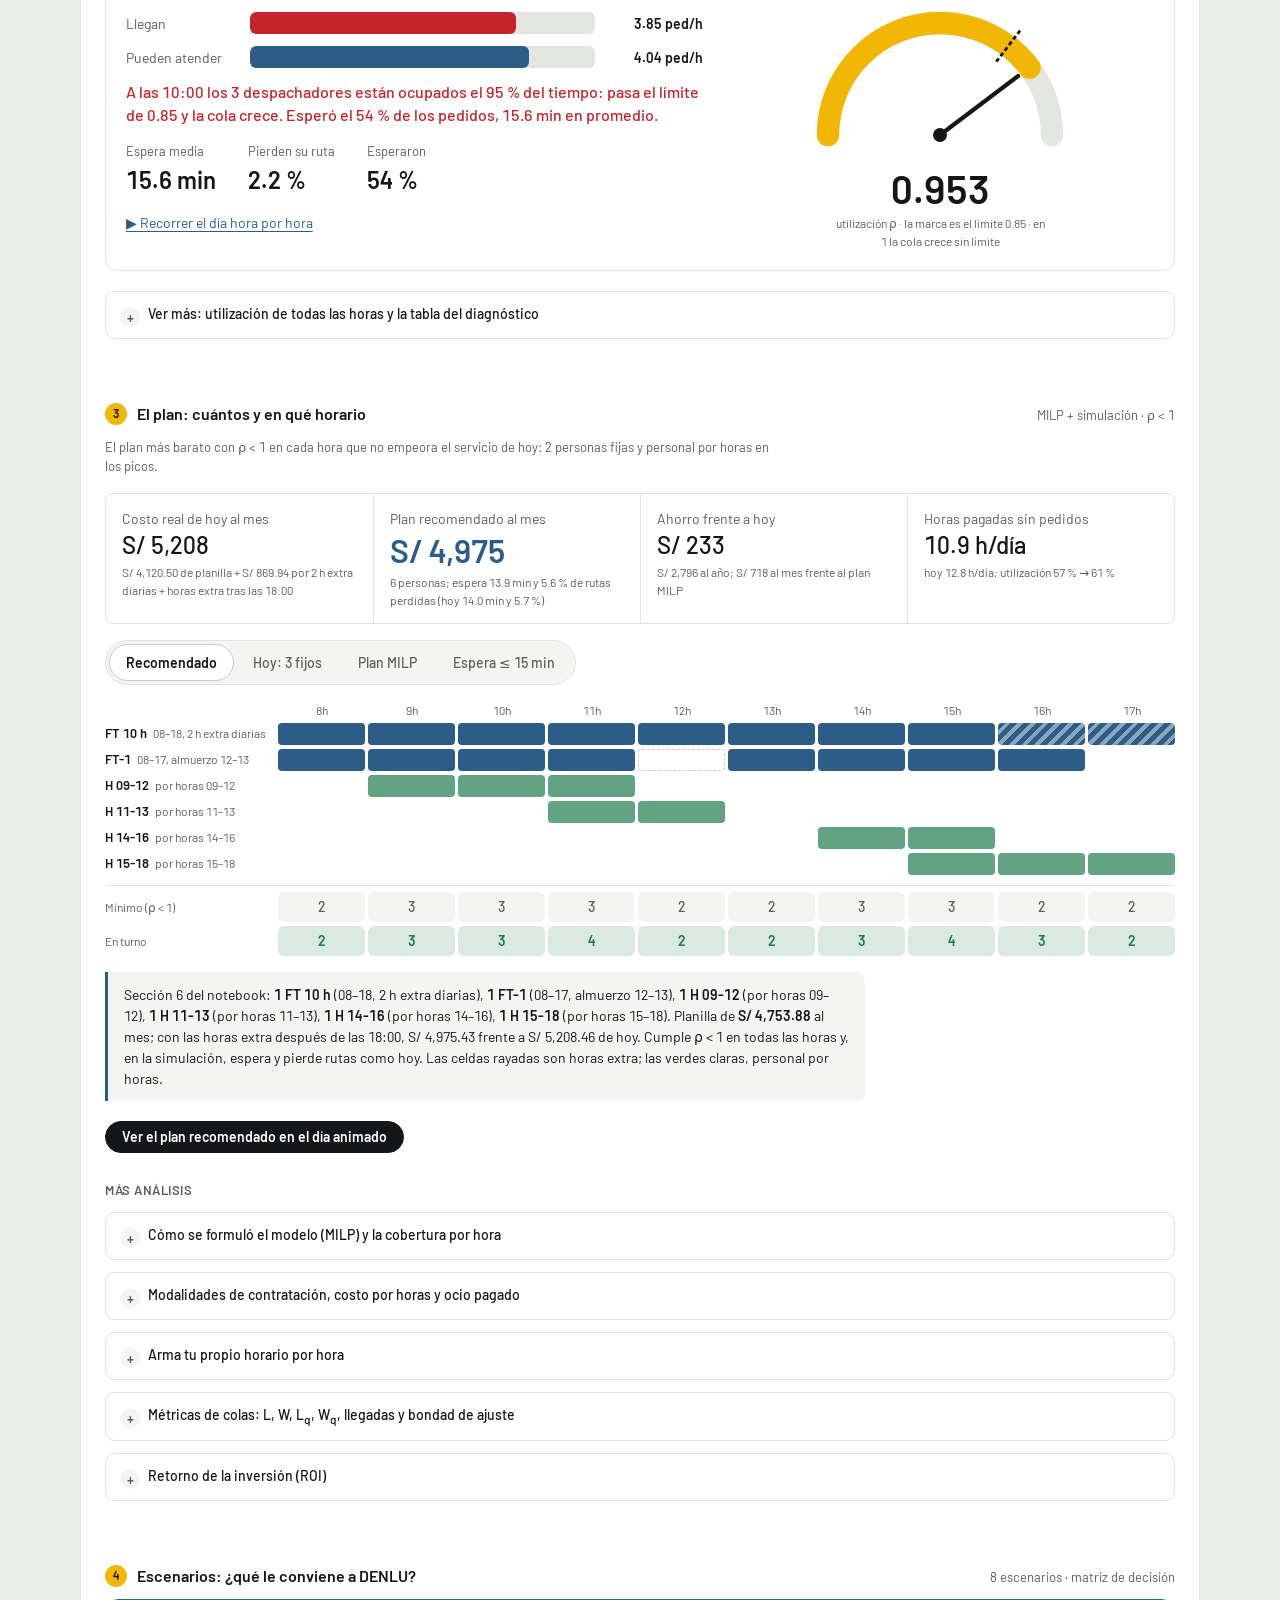
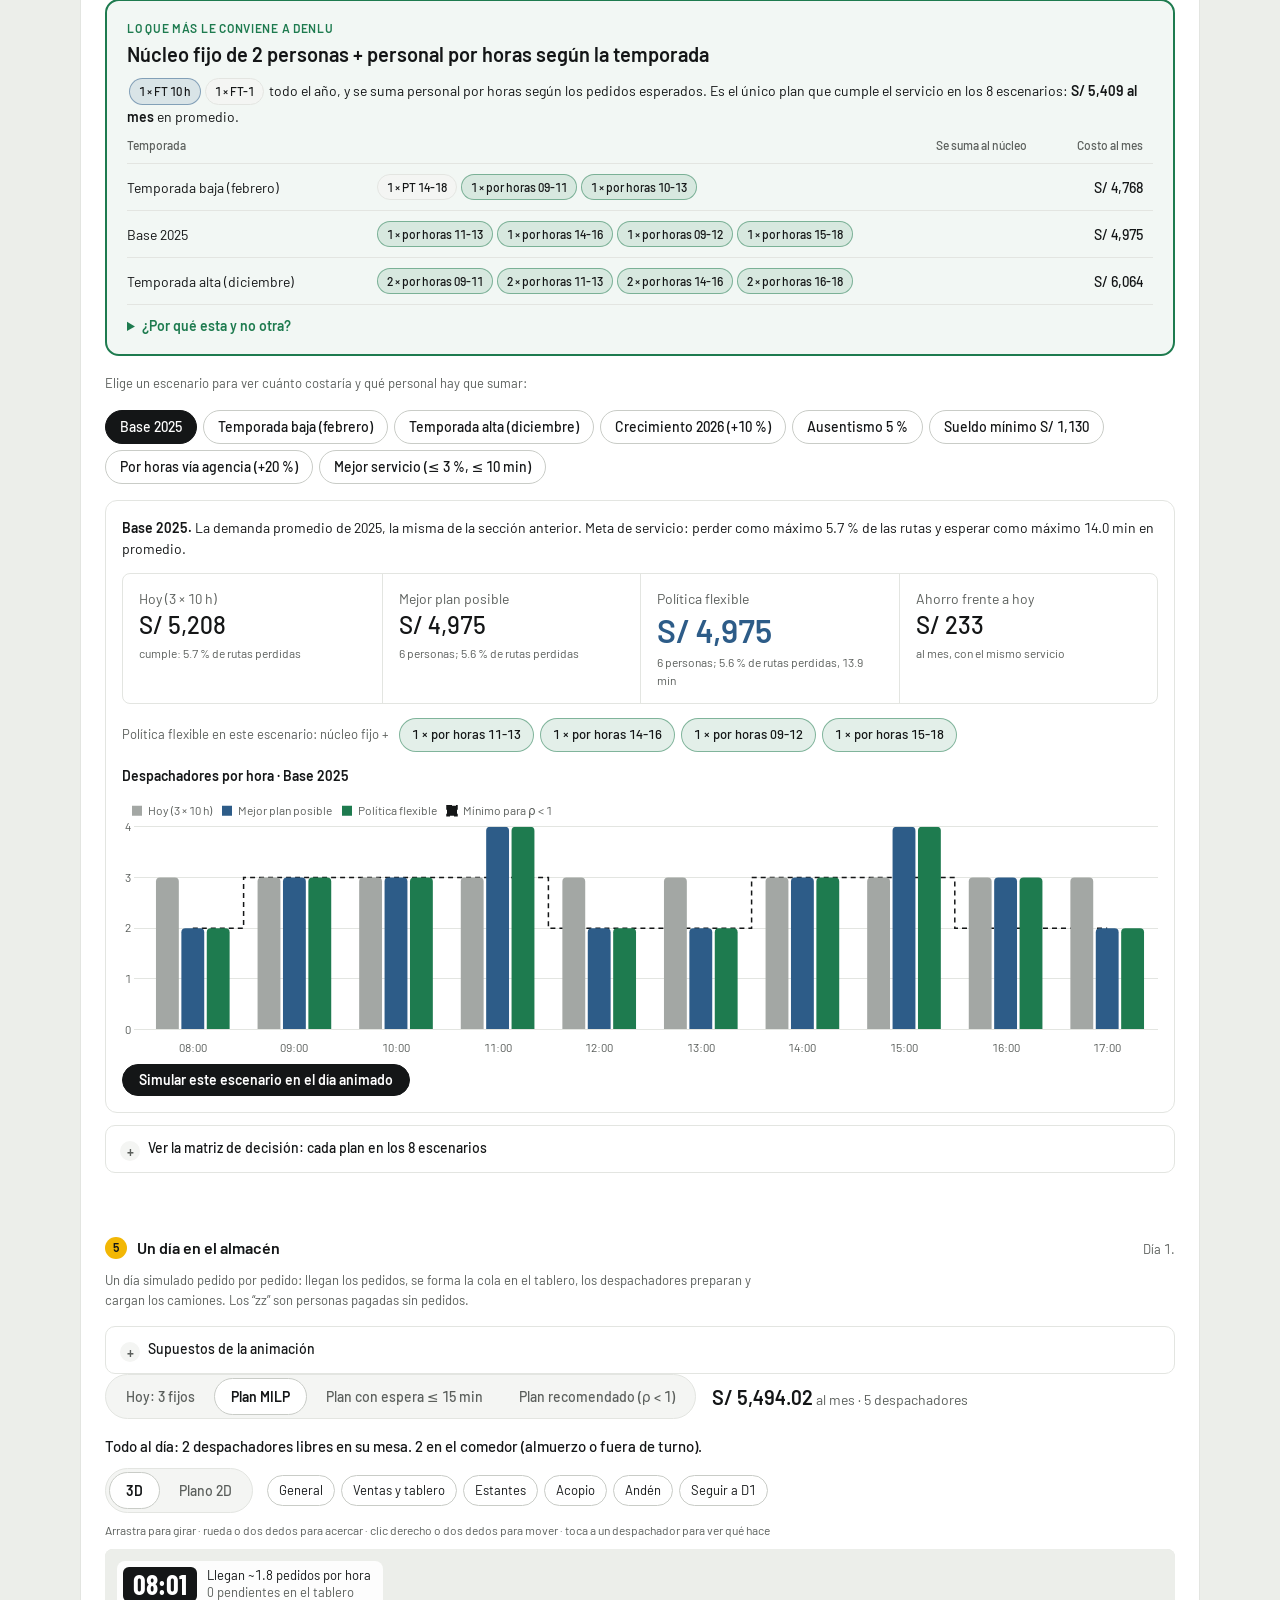
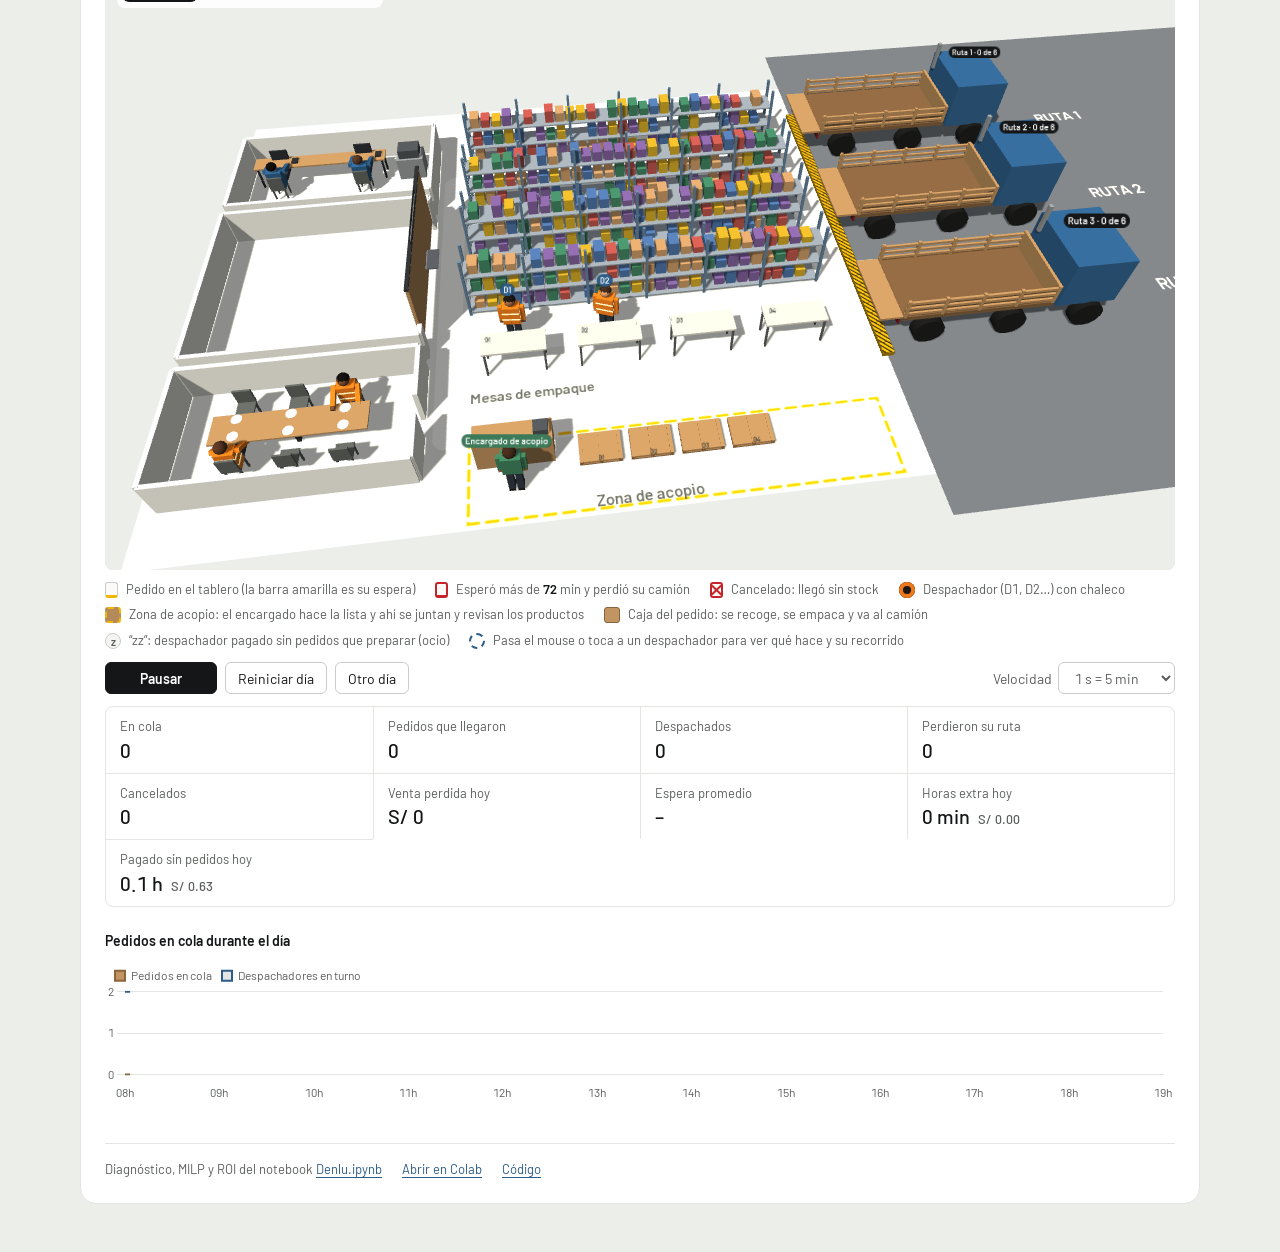
==== commit 03973d0e: "Página resumida: 5 pasos con el detalle en "Ver más" - Pasos: El problema, Diagnóstico, El plan, Esc" ====
--- a/Simulacion/web/index.html
+++ b/Simulacion/web/index.html
@@ -19,15 +19,11 @@
       <span><span class="marca-nombre">DENLU</span><span class="marca-ambito">Almacén de Tarma</span></span>
     </a>
     <nav class="pasos" aria-label="Secciones">
-      <a href="#cola"><span class="num">1</span><span class="txt">La cola</span></a>
+      <a href="#cola"><span class="num">1</span><span class="txt">El problema</span></a>
       <a href="#diagnostico"><span class="num">2</span><span class="txt">Diagnóstico</span></a>
-      <a href="#porhora"><span class="num">3</span><span class="txt">Por hora</span></a>
-      <a href="#plan"><span class="num">4</span><span class="txt">Plan</span></a>
-      <a href="#optimo"><span class="num">5</span><span class="txt">Óptimo</span></a>
-      <a href="#casos"><span class="num">6</span><span class="txt">Escenarios</span></a>
-      <a href="#metricas"><span class="num">7</span><span class="txt">Métricas</span></a>
-      <a href="#roi"><span class="num">8</span><span class="txt">ROI</span></a>
-      <a href="#dia"><span class="num">9</span><span class="txt">Un día</span></a>
+      <a href="#plan"><span class="num">3</span><span class="txt">El plan</span></a>
+      <a href="#casos"><span class="num">4</span><span class="txt">Escenarios</span></a>
+      <a href="#dia"><span class="num">5</span><span class="txt">Un día</span></a>
     </nav>
     <button type="button" class="tema" id="tema" aria-pressed="false" aria-label="Tema oscuro" title="Cambiar entre tema claro y oscuro">
           <svg class="luna" viewBox="0 0 24 24" width="16" height="16" aria-hidden="true"><path d="M20 14.5A8 8 0 0 1 9.5 4 8 8 0 1 0 20 14.5Z" fill="none" stroke="currentColor" stroke-width="2" stroke-linejoin="round"/></svg>
@@ -39,26 +35,17 @@
     <section class="portada revelar" aria-labelledby="tTitulo">
       <p class="antetitulo">Investigación de Operaciones 1 · Teoría de colas M/M/c y programación entera (MILP)</p>
       <h1 id="tTitulo">¿Cuántos despachadores necesita el almacén de DENLU, y en qué horario?</h1>
-      <p class="hallazgo">Con 3 despachadores fijos, los pedidos de las 9 a las 11 h y de las 15 h llegan casi tan rápido como se pueden preparar: <strong>se forma una cola</strong> y el 41 % de los pedidos del año tuvo que esperar. Un plan de turnos optimizado por programación entera reparte al personal según la demanda de cada hora.</p>
+      <p class="hallazgo">Con 3 despachadores fijos se forma una cola en las horas pico: el 41 % de los pedidos de 2025 tuvo que esperar. La propuesta: 2 personas fijas y personal por horas según la temporada, que ahorra dinero sin empeorar el servicio.</p>
       <dl class="kpis" id="kpis" aria-label="Resultados principales"></dl>
       <p class="fuente">Cifras del notebook <a href="https://github.com/Efustion23/denlu-simulacion/blob/main/Simulacion/Denlu.ipynb">Denlu.ipynb</a> y de su base de datos de 2025 (8 012 pedidos, 299 días).</p>
     </section>
 
     <section class="bloque paso-seccion revelar" id="cola" aria-labelledby="tCola">
       <div class="bloque-cab">
-        <h2 id="tCola"><span class="num">1</span>Demostración: así se forma la cola</h2>
-        <span class="estado">M/M/3 · μ = 1.348 pedidos/h por despachador</span>
-      </div>
-      <p class="nota-bloque">Una cola se forma cuando los pedidos llegan más rápido de lo que los despachadores alcanzan a prepararlos <em>en ese momento</em>. Las llegadas siguen un proceso de Poisson (λ pedidos por hora) y cada pedido toma en promedio 44.5 min (exponencial). Aunque en promedio alcance (ρ &lt; 1), por el azar hay ratos en que llegan varios juntos y todos los despachadores están ocupados: ahí empieza la espera. Cuanto más cerca de 1 está ρ, más larga se vuelve.</p>
-
-      <div class="formulas" aria-label="Fórmulas del modelo M/M/c">
-        <div><span class="f-et">Utilización</span><span class="f">ρ = λ / (c · μ)</span></div>
-        <div><span class="f-et">Probabilidad de esperar (Erlang C)</span><span class="f">P<sub>w</sub> = [ (λ/μ)<sup>c</sup> / (c! (1−ρ)) ] · P<sub>0</sub></span></div>
-        <div><span class="f-et">Pedidos en cola</span><span class="f">L<sub>q</sub> = P<sub>0</sub> (λ/μ)<sup>c</sup> ρ / (c! (1−ρ)<sup>2</sup>)</span></div>
-        <div><span class="f-et">Espera en cola</span><span class="f">W<sub>q</sub> = L<sub>q</sub> / λ</span></div>
-      </div>
-
-      <h3 class="sub">Pruébalo: elige una hora y cuántos despachadores atienden</h3>
+        <h2 id="tCola"><span class="num">1</span>El problema: se forma una cola</h2>
+        <span class="estado">3 despachadores · 44.5 min por pedido</span>
+      </div>
+      <p class="nota-bloque">Los pedidos llegan al azar. Cuando llegan varios juntos y los 3 despachadores están ocupados, se forma una cola. Elige una hora y pruébalo:</p>
       <div class="demo">
         <div class="demo-controles">
           <div class="horas horas-chicas" id="demoHoras" role="group" aria-label="Hora a simular"></div>
@@ -90,29 +77,41 @@
             </dl>
           </div>
         </div>
-        <p class="pie-demo">Simulación en vivo con las tasas reales de esa hora (1 s = 4 min). La teoría da el valor de largo plazo; en el almacén cada hora dura 60 min, por eso la cola real crece de a poco durante las horas pico.</p>
-      </div>
-
-      <h3 class="sub">La evidencia: la cola en los datos de 2025</h3>
+        <p class="pie-demo"><p class="pie-demo">Simulación en vivo con las tasas reales de esa hora (1 s = 4 min). La teoría da el valor de largo plazo; en el almacén cada hora dura 60 min, por eso la cola real crece de a poco durante las horas pico.</p>
+      </div>
+      <h3 class="sub">En los datos de 2025</h3>
       <dl class="evidencia" id="evidencia"></dl>
-      <div class="segmentado" id="vistaCola" role="group" aria-label="Día a mostrar">
+      <details class="mas">
+        <summary>Ver más: fórmulas M/M/c, la cola real durante el día y la tabla teoría vs. datos</summary>
+        <div class="mas-cuerpo">
+          <div class="formulas" aria-label="Fórmulas del modelo M/M/c">
+        <div><span class="f-et">Utilización</span><span class="f">ρ = λ / (c · μ)</span></div>
+        <div><span class="f-et">Probabilidad de esperar (Erlang C)</span><span class="f">P<sub>w</sub> = [ (λ/μ)<sup>c</sup> / (c! (1−ρ)) ] · P<sub>0</sub></span></div>
+        <div><span class="f-et">Pedidos en cola</span><span class="f">L<sub>q</sub> = P<sub>0</sub> (λ/μ)<sup>c</sup> ρ / (c! (1−ρ)<sup>2</sup>)</span></div>
+        <div><span class="f-et">Espera en cola</span><span class="f">W<sub>q</sub> = L<sub>q</sub> / λ</span></div>
+      </div>
+
+          <div class="segmentado" id="vistaCola" role="group" aria-label="Día a mostrar">
         <button type="button" data-cola="prom" aria-pressed="true">Día promedio</button>
         <button type="button" data-cola="peor">Peor día del año</button>
       </div>
       <div class="grafico grafico-medio"><canvas id="gColaReal" aria-label="Pedidos en cola a lo largo del día según el CSV"></canvas></div>
       <div class="grafico grafico-medio"><canvas id="gEsperan" aria-label="Porcentaje de pedidos que esperaron por hora"></canvas></div>
-      <details class="detalle">
+      
+          <details class="detalle">
         <summary>Ver la tabla: teoría M/M/3 frente a lo observado</summary>
         <div class="tabla-ancha"><table class="resultados" id="tablaCola"></table></div>
       </details>
+        </div>
+      </details>
     </section>
 
     <section class="bloque paso-seccion revelar" id="diagnostico" aria-labelledby="tDiag">
       <div class="bloque-cab">
-        <h2 id="tDiag"><span class="num">2</span>Diagnóstico: ¿dónde se satura el almacén?</h2>
-        <span class="estado">3 despachadores · 8 012 pedidos · 299 días</span>
-      </div>
-      <p class="nota-bloque">Los 3 despachadores juntos atienden unos <strong>4.0 pedidos por hora</strong> (3 × 60 / 44.5). Elige una hora para comparar lo que llega con lo que se puede atender. El límite recomendado es ρ = 0.85.</p>
+        <h2 id="tDiag"><span class="num">2</span>Diagnóstico: ¿dónde se satura?</h2>
+        <span class="estado">8 012 pedidos · 299 días</span>
+      </div>
+      <p class="nota-bloque">Los 3 juntos atienden <strong>4.0 pedidos por hora</strong>. A las 9, 10 y 15 h llega casi eso: pasan el límite de ρ = 0.85.</p>
       <div class="horas" id="horas" role="tablist" aria-label="Hora del día"></div>
       <div class="explorador">
         <div class="balanza">
@@ -137,18 +136,102 @@
           <figcaption><span class="rho-valor" id="vRho"></span><span class="rho-et">utilización ρ · la marca es el límite 0.85 · en 1 la cola crece sin límite</span></figcaption>
         </figure>
       </div>
-      <div class="grafico grafico-medio"><canvas id="gRho" aria-label="Utilización por hora con 3 despachadores"></canvas></div>
-      <details class="detalle">
+      <details class="mas">
+        <summary>Ver más: utilización de todas las horas y la tabla del diagnóstico</summary>
+        <div class="mas-cuerpo">
+          <div class="grafico grafico-medio"><canvas id="gRho" aria-label="Utilización por hora con 3 despachadores"></canvas></div>
+          <details class="detalle">
         <summary>Ver la tabla completa del diagnóstico</summary>
         <div class="tabla-ancha"><table class="resultados" id="tablaDiag"></table></div>
       </details>
-    </section>
-
-    <section class="bloque paso-seccion revelar" id="porhora" aria-labelledby="tPorHora">
+        </div>
+      </details>
+    </section>
+
+    <section class="bloque paso-seccion revelar" id="plan" aria-labelledby="tPlan">
       <div class="bloque-cab">
-        <h2 id="tPorHora"><span class="num">3</span>Despachadores por hora</h2>
-        <span class="estado">hoy, requerido, plan MILP y plan con espera ≤ 15 min</span>
-      </div>
+        <h2 id="tPlan"><span class="num">3</span>El plan: cuántos y en qué horario</h2>
+        <span class="estado">MILP + simulación · ρ &lt; 1</span>
+      </div>
+      <p class="nota-bloque">El plan más barato con ρ &lt; 1 en cada hora que no empeora el servicio de hoy: 2 personas fijas y personal por horas en los picos.</p>
+      <dl class="kpis" id="kpisOptimo" aria-label="Resultados de la optimización realista"></dl>
+      <div class="segmentado" id="vistaGantt" role="group" aria-label="Horario a mostrar">
+        <button type="button" data-vista="recomendado" aria-pressed="true">Recomendado</button>
+        <button type="button" data-vista="actual">Hoy: 3 fijos</button>
+        <button type="button" data-vista="milp">Plan MILP</button>
+        <button type="button" data-vista="alternativo">Espera ≤ 15 min</button>
+      </div>
+      <div class="gantt" id="gantt" aria-label="Horario por persona y cobertura por hora"></div>
+      <p class="plan-milp" id="planMilp"></p>
+      <button type="button" class="primario-chico" id="verRecomendado">Ver el plan recomendado en el día animado</button>
+      <h3 class="sub sub-mas">Más análisis</h3>
+      <details class="mas">
+        <summary>Cómo se formuló el modelo (MILP) y la cobertura por hora</summary>
+        <div class="mas-cuerpo">
+          <div class="formulacion">
+        <div>
+          <h3 class="sub">Variables (personas por turno)</h3>
+          <ul class="turnos-lista" id="turnosLista"></ul>
+        </div>
+        <div>
+          <h3 class="sub">Modelo</h3>
+          <p class="f-bloque"><strong>Min Z</strong> = 1 373.50 (X<sub>1</sub> + X<sub>2</sub> + X<sub>3</sub>) + 686.76 (Y<sub>1</sub> + Y<sub>2</sub> + Y<sub>3</sub>)</p>
+          <p class="f-bloque">Capacidad<sub>h</sub> ≥ D<sub>h</sub> = máx(1, ⌈λ<sub>h</sub> / (0.85 μ)⌉) en cada hora h = 8 … 17</p>
+          <p class="f-bloque">−0.40 ΣX<sub>j</sub> + 0.60 ΣY<sub>k</sub> ≤ 0 &nbsp;(part-time ≤ 40 % del total)</p>
+          <p class="f-bloque alt">Plan alternativo: además W<sub>q,h</sub> ≤ 15 min en cada hora</p>
+          <p class="f-bloque alt">Plan recomendado (sección 6): ρ<sub>h</sub> &lt; 1 y, en la simulación, no más espera ni rutas perdidas que hoy</p>
+        </div>
+          <div class="grafico grafico-medio"><canvas id="gCobertura" aria-label="Despachadores requeridos y asignados por hora"></canvas></div>
+      <details class="detalle">
+        <summary>Ver la tabla de cobertura</summary>
+        <div class="tabla-ancha"><table class="resultados" id="tablaCobertura"></table></div>
+      </details>
+        </div>
+      </details>
+      <details class="mas">
+        <summary>Modalidades de contratación, costo por horas y ocio pagado</summary>
+        <div class="mas-cuerpo">
+          <div class="subpaso revelar" id="optimo">
+            <h3 class="sub">Gastar menos sin empeorar el servicio</h3>
+      
+
+      <h3 class="sub">Las modalidades de contratación, comparadas</h3>
+      <div class="segmentado" id="topeOptimo" role="group" aria-label="Tope de part-time">
+        <button type="button" data-tope="no" aria-pressed="true">Sin tope de part-time</button>
+        <button type="button" data-tope="si">Con tope de 40 %</button>
+      </div>
+      <p class="nota-bloque" id="notaTope"></p>
+      <div class="grafico grafico-alto"><canvas id="gOptimo" aria-label="Costo mensual de cada modalidad frente al costo de hoy"></canvas></div>
+      <details class="detalle">
+        <summary>Ver la tabla completa</summary>
+        <div class="tabla-ancha"><table class="resultados" id="tablaOptimo"></table></div>
+      </details>
+
+      <h3 class="sub">El plan recomendado</h3>
+      <div class="plan-chips" id="planRecomendado"></div>
+      <div class="grafico grafico-medio"><canvas id="gOptCob" aria-label="Despachadores por hora: hoy, plan MILP, plan recomendado y mínimo para ρ menor que 1"></canvas></div>
+      
+
+      <h3 class="sub">¿Conviene contratar personal por horas?</h3>
+      <p class="nota-bloque">El plan recomendado cubre los picos con <span id="horasPorHoras"></span> h diarias de personal por horas, calculadas al mismo costo por hora que el medio tiempo. Si se contrata con una agencia, la hora sube; si se paga solo la hora trabajada, puede bajar. Mueve el control:</p>
+      <div class="sensibilidad">
+        <label for="factorHora">Costo de la hora del personal por horas: <strong id="vFactor">100 %</strong> de la hora de medio tiempo</label>
+        <input type="range" id="factorHora" min="80" max="130" step="5" value="100">
+        <p class="veredicto" id="vSensibilidad" aria-live="polite"></p>
+      </div>
+
+      <h3 class="sub">¿Se puede llegar a cero ocio?</h3>
+      <p class="nota-bloque">No. Los pedidos llegan al azar: para que la cola no crezca sin límite (ρ &lt; 1) siempre tiene que sobrar algo de capacidad. Lo que sí se puede evitar es pagar personal en las horas de poca demanda (8, 12, 13 y 17 h); eso es lo que hace el plan recomendado.</p>
+      <div class="grafico grafico-bajo"><canvas id="gOcio" aria-label="Horas pagadas sin pedidos por día en cada escenario"></canvas></div>
+    
+          </div>
+        </div>
+      </details>
+      <details class="mas">
+        <summary>Arma tu propio horario por hora</summary>
+        <div class="mas-cuerpo">
+          <div class="subpaso revelar" id="porhora">
+            <h3 class="sub">Despachadores por hora</h3>
       <p class="nota-bloque">Hoy trabajan 3 despachadores de 8 a 18 h todo el año, salvo diciembre: según el CSV, en sus 24 días hubo 4. El requerido D<sub>h</sub> es el mínimo para que ρ ≤ 0.85. El plan MILP lo cumple al menor costo, pero a las 8, 12 y 17 h deja 2 despachadores y la espera teórica sube a 34–43 min. Por eso agregamos un plan alternativo que además pide W<sub>q</sub> ≤ 15 min en cada hora.</p>
       <div class="grafico grafico-medio"><canvas id="gPorHora" aria-label="Despachadores por hora en cada escenario"></canvas></div>
       <h3 class="sub">Simulador: arma tu propio horario</h3>
@@ -157,110 +240,15 @@
       <div class="horario" id="horario" aria-label="Despachadores por hora"></div>
       <dl class="mini-kpis resumen-horario" id="resumenHorario"></dl>
       <p class="leyenda-semaforo"><span class="ok">W<sub>q</sub> ≤ 15 min</span><span class="medio">15 a 30 min</span><span class="mal">más de 30 min o ρ ≥ 1</span></p>
-    </section>
-
-    <section class="bloque paso-seccion revelar" id="plan" aria-labelledby="tMilp">
-      <div class="bloque-cab">
-        <h2 id="tMilp"><span class="num">4</span>Plan: turnos que cubren cada hora</h2>
-        <span class="estado">OR-Tools (SCIP) · part-time ≤ 40 % (D.S. 003-97-TR)</span>
-      </div>
-      <div class="formulacion">
-        <div>
-          <h3 class="sub">Variables (personas por turno)</h3>
-          <ul class="turnos-lista" id="turnosLista"></ul>
-        </div>
-        <div>
-          <h3 class="sub">Modelo</h3>
-          <p class="f-bloque"><strong>Min Z</strong> = 1 373.50 (X<sub>1</sub> + X<sub>2</sub> + X<sub>3</sub>) + 686.76 (Y<sub>1</sub> + Y<sub>2</sub> + Y<sub>3</sub>)</p>
-          <p class="f-bloque">Capacidad<sub>h</sub> ≥ D<sub>h</sub> = máx(1, ⌈λ<sub>h</sub> / (0.85 μ)⌉) en cada hora h = 8 … 17</p>
-          <p class="f-bloque">−0.40 ΣX<sub>j</sub> + 0.60 ΣY<sub>k</sub> ≤ 0 &nbsp;(part-time ≤ 40 % del total)</p>
-          <p class="f-bloque alt">Plan alternativo: además W<sub>q,h</sub> ≤ 15 min en cada hora</p>
-          <p class="f-bloque alt">Plan recomendado (sección 6): ρ<sub>h</sub> &lt; 1 y, en la simulación, no más espera ni rutas perdidas que hoy</p>
-        </div>
-      </div>
-      <div class="segmentado" id="vistaGantt" role="group" aria-label="Horario a mostrar">
-        <button type="button" data-vista="actual">Hoy: 3 fijos</button>
-        <button type="button" data-vista="milp" aria-pressed="true">Plan MILP</button>
-        <button type="button" data-vista="alternativo">Plan espera ≤ 15 min</button>
-        <button type="button" data-vista="recomendado">Plan recomendado (ρ &lt; 1)</button>
-      </div>
-      <div class="gantt" id="gantt" aria-label="Horario por persona y cobertura por hora"></div>
-      <p class="plan-milp" id="planMilp"></p>
-      <div class="grafico grafico-medio"><canvas id="gCobertura" aria-label="Despachadores requeridos y asignados por hora"></canvas></div>
-      <details class="detalle">
-        <summary>Ver la tabla de cobertura</summary>
-        <div class="tabla-ancha"><table class="resultados" id="tablaCobertura"></table></div>
-      </details>
-    </section>
-
-    <section class="bloque paso-seccion revelar" id="optimo" aria-labelledby="tOptimo">
-      <div class="bloque-cab">
-        <h2 id="tOptimo"><span class="num">5</span>Optimización realista: gastar menos sin empeorar el servicio</h2>
-        <span class="estado">ρ &lt; 1 · medio tiempo · por horas · ocio pagado</span>
-      </div>
-      <p class="nota-bloque">Con 3 despachadores todas las horas ya cumplen ρ &lt; 1, pero hoy se paga más de lo que parece: cubren de 8 a 18 h, así que cada uno hace <strong>2 h extra diarias</strong>, y buena parte del tiempo pagado no hay pedidos que preparar. Buscamos el plan más barato con ρ &lt; 1 en cada hora que, simulado durante 5 años, <strong>no pierda más rutas ni haga esperar más que hoy</strong>. Es la sección 6 del notebook.</p>
-      <dl class="kpis" id="kpisOptimo" aria-label="Resultados de la optimización realista"></dl>
-
-      <h3 class="sub">Las modalidades de contratación, comparadas</h3>
-      <div class="segmentado" id="topeOptimo" role="group" aria-label="Tope de part-time">
-        <button type="button" data-tope="no" aria-pressed="true">Sin tope de part-time</button>
-        <button type="button" data-tope="si">Con tope de 40 %</button>
-      </div>
-      <p class="nota-bloque" id="notaTope"></p>
-      <div class="grafico grafico-alto"><canvas id="gOptimo" aria-label="Costo mensual de cada modalidad frente al costo de hoy"></canvas></div>
-      <details class="detalle">
-        <summary>Ver la tabla completa</summary>
-        <div class="tabla-ancha"><table class="resultados" id="tablaOptimo"></table></div>
-      </details>
-
-      <h3 class="sub">El plan recomendado</h3>
-      <div class="plan-chips" id="planRecomendado"></div>
-      <div class="grafico grafico-medio"><canvas id="gOptCob" aria-label="Despachadores por hora: hoy, plan MILP, plan recomendado y mínimo para ρ menor que 1"></canvas></div>
-      <button type="button" class="primario-chico" id="verRecomendado">Ver el plan recomendado en el día animado</button>
-
-      <h3 class="sub">¿Conviene contratar personal por horas?</h3>
-      <p class="nota-bloque">El plan recomendado cubre los picos con <span id="horasPorHoras"></span> h diarias de personal por horas, calculadas al mismo costo por hora que el medio tiempo. Si se contrata con una agencia, la hora sube; si se paga solo la hora trabajada, puede bajar. Mueve el control:</p>
-      <div class="sensibilidad">
-        <label for="factorHora">Costo de la hora del personal por horas: <strong id="vFactor">100 %</strong> de la hora de medio tiempo</label>
-        <input type="range" id="factorHora" min="80" max="130" step="5" value="100">
-        <p class="veredicto" id="vSensibilidad" aria-live="polite"></p>
-      </div>
-
-      <h3 class="sub">¿Se puede llegar a cero ocio?</h3>
-      <p class="nota-bloque">No. Los pedidos llegan al azar: para que la cola no crezca sin límite (ρ &lt; 1) siempre tiene que sobrar algo de capacidad. Lo que sí se puede evitar es pagar personal en las horas de poca demanda (8, 12, 13 y 17 h); eso es lo que hace el plan recomendado.</p>
-      <div class="grafico grafico-bajo"><canvas id="gOcio" aria-label="Horas pagadas sin pedidos por día en cada escenario"></canvas></div>
-    </section>
-
-    <section class="bloque paso-seccion revelar" id="casos" aria-labelledby="tCasos">
-      <div class="bloque-cab">
-        <h2 id="tCasos"><span class="num">6</span>Escenarios: ¿qué le conviene más a DENLU?</h2>
-        <span class="estado">8 escenarios · matriz de decisión · sección 7 del notebook</span>
-      </div>
-      <p class="nota-bloque">El plan óptimo depende de lo que pase: el CSV muestra temporadas (febrero tiene 16 % menos pedidos que el promedio y diciembre 27 % más, por eso en diciembre trabajaron 4 despachadores), y además pueden faltar trabajadores, subir el sueldo mínimo o cambiar lo que exige el cliente. Elige un escenario para ver su mejor plan.</p>
-      <div class="horas casos-chips" id="casosChips" role="tablist" aria-label="Escenario"></div>
-      <div class="caso" id="caso" aria-live="polite">
-        <p class="caso-desc" id="casoDesc"></p>
-        <dl class="kpis kpis-caso" id="casoKpis"></dl>
-        <div class="caso-flex">
-          <span class="caso-et">Política flexible en este escenario: núcleo fijo + </span>
-          <div class="plan-chips" id="casoPlan"></div>
-        </div>
-        <div class="grafico grafico-medio"><canvas id="gCaso" aria-label="Despachadores por hora en el escenario elegido"></canvas></div>
-        <button type="button" class="primario-chico" id="simularCaso">Simular este escenario en el día animado</button>
-      </div>
-
-      <h3 class="sub">Matriz de decisión: cada plan en los 8 escenarios</h3>
-      <p class="nota-bloque">Costo mensual de cada plan en cada escenario. En rojo, los escenarios donde el plan no cumple la meta de servicio. El <strong>máximo arrepentimiento</strong> es lo más que un plan llega a costar por encima del mejor plan posible de algún escenario; si falla en alguno, no se calcula.</p>
-      <div class="tabla-ancha"><table class="resultados matriz" id="tablaMatriz"></table></div>
-
-      <div class="recomendacion" id="recomendacion"></div>
-    </section>
-
-    <section class="bloque paso-seccion revelar" id="metricas" aria-labelledby="tMetricas">
-      <div class="bloque-cab">
-        <h2 id="tMetricas"><span class="num">7</span>Métricas de colas del plan</h2>
-        <span class="estado">L, W, L<sub>q</sub>, W<sub>q</sub> · llegadas · bondad de ajuste · utilización</span>
-      </div>
+    
+          </div>
+        </div>
+      </details>
+      <details class="mas">
+        <summary>Métricas de colas: L, W, L<sub>q</sub>, W<sub>q</sub>, llegadas y bondad de ajuste</summary>
+        <div class="mas-cuerpo">
+          <div class="subpaso revelar" id="metricas">
+            <h3 class="sub">Métricas de colas</h3>
       <div class="pestanas" id="pestanas" role="tablist" aria-label="Métrica">
         <button type="button" role="tab" data-p="lw" aria-selected="true">L, W, L<sub>q</sub>, W<sub>q</sub></button>
         <button type="button" role="tab" data-p="llegadas">Tiempo entre llegadas</button>
@@ -274,13 +262,15 @@
         <summary>Ver la tabla</summary>
         <div class="tabla-ancha"><table class="resultados" id="tablaMetrica"></table></div>
       </details>
-    </section>
-
-    <section class="bloque paso-seccion revelar" id="roi" aria-labelledby="tRoi">
-      <div class="bloque-cab">
-        <h2 id="tRoi"><span class="num">8</span>¿Vale la pena? Retorno de la inversión</h2>
-        <span class="estado">plan MILP frente a 3 fijos</span>
-      </div>
+    
+          </div>
+        </div>
+      </details>
+      <details class="mas">
+        <summary>Retorno de la inversión (ROI)</summary>
+        <div class="mas-cuerpo">
+          <div class="subpaso revelar" id="roi">
+            <h3 class="sub">¿Vale la pena?</h3>
       <div class="segmentado" id="vistaRoi" role="group" aria-label="Supuesto del ROI">
         <button type="button" data-roi="notebook" aria-pressed="true">Supuesto del notebook</button>
         <button type="button" data-roi="conservador">Solo la venta ligada a la espera</button>
@@ -295,14 +285,51 @@
         <summary>Ver el cálculo completo</summary>
         <div class="tabla-ancha"><table class="resultados resultados-roi" id="tablaRoi"></table></div>
       </details>
-    </section>
-
-      <section class="bloque paso-seccion revelar" id="dia" aria-labelledby="tDia">
+    
+          </div>
+        </div>
+      </details>
+    </section>
+
+    <section class="bloque paso-seccion revelar" id="casos" aria-labelledby="tCasos">
+      <div class="bloque-cab">
+        <h2 id="tCasos"><span class="num">4</span>Escenarios: ¿qué le conviene a DENLU?</h2>
+        <span class="estado">8 escenarios · matriz de decisión</span>
+      </div>
+      <div class="recomendacion" id="recomendacion"></div>
+      <p class="nota-bloque">Elige un escenario para ver cuánto costaría y qué personal hay que sumar:</p>
+      <div class="horas casos-chips" id="casosChips" role="tablist" aria-label="Escenario"></div>
+      <div class="caso" id="caso" aria-live="polite">
+        <p class="caso-desc" id="casoDesc"></p>
+        <dl class="kpis kpis-caso" id="casoKpis"></dl>
+        <div class="caso-flex">
+          <span class="caso-et">Política flexible en este escenario: núcleo fijo + </span>
+          <div class="plan-chips" id="casoPlan"></div>
+        </div>
+        <div class="grafico grafico-medio"><canvas id="gCaso" aria-label="Despachadores por hora en el escenario elegido"></canvas></div>
+        <button type="button" class="primario-chico" id="simularCaso">Simular este escenario en el día animado</button>
+      </div>
+      <details class="mas">
+        <summary>Ver la matriz de decisión: cada plan en los 8 escenarios</summary>
+        <div class="mas-cuerpo">
+          <p class="nota-bloque">Costo mensual de cada plan en cada escenario. En rojo, los escenarios donde el plan no cumple la meta de servicio. El <strong>máximo arrepentimiento</strong> es lo más que un plan llega a costar por encima del mejor plan posible de algún escenario; si falla en alguno, no se calcula.</p>
+      <div class="tabla-ancha"><table class="resultados matriz" id="tablaMatriz"></table></div>
+        </div>
+      </details>
+    </section>
+
+    <section class="bloque paso-seccion revelar" id="dia" aria-labelledby="tDia">
         <div class="bloque-cab">
-          <h2 id="tDia"><span class="num">9</span>Un día en el almacén</h2>
+          <h2 id="tDia"><span class="num">5</span>Un día en el almacén</h2>
           <span class="estado" id="estadoDia" aria-live="polite"></span>
         </div>
-        <p class="nota-bloque">El almacén en 3D (o en plano 2D). Los pedidos llegan por teléfono y vendedores, se imprimen y esperan en el tablero. Cada despachador toma una hoja y la lleva a la <strong>zona de acopio</strong>, donde el encargado hace la lista de productos del pedido; con esa lista recoge la mercadería en los estantes, la junta en su palé del acopio y la revisa contra la lista, la empaca en su mesa y la lleva al camión de su ruta. En el almuerzo o fuera de turno está en el comedor. Es una ilustración que no forma parte de <code>Denlu.ipynb</code>: un día simulado pedido por pedido con las tasas λ por hora del diagnóstico y μ = 44.5 min. Supone, como en los datos de 2025, que el 5.82 % de los pedidos llega sin stock y se cancela en ventas, que un pedido que espera más de 72 min pierde su ruta (así se repite el 5.3 % de rutas perdidas del CSV) y que en el acopio hacer la lista y revisar los productos toman cerca del 15 % del tiempo de despacho cada uno (unos 6.7 de los 44.5 min): son parte de ese tiempo, así que las cifras no cambian.</p>
+        <p class="nota-bloque">Un día simulado pedido por pedido: llegan los pedidos, se forma la cola en el tablero, los despachadores preparan y cargan los camiones. Los “zz” son personas pagadas sin pedidos.</p>
+      <details class="mas">
+        <summary>Supuestos de la animación</summary>
+        <div class="mas-cuerpo">
+          <p class="nota-bloque nota-larga">El almacén en 3D (o en plano 2D). Los pedidos llegan por teléfono y vendedores, se imprimen y esperan en el tablero. Cada despachador toma una hoja y la lleva a la <strong>zona de acopio</strong>, donde el encargado hace la lista de productos del pedido; con esa lista recoge la mercadería en los estantes, la junta en su palé del acopio y la revisa contra la lista, la empaca en su mesa y la lleva al camión de su ruta. En el almuerzo o fuera de turno está en el comedor. Es una ilustración que no forma parte de <code>Denlu.ipynb</code>: un día simulado pedido por pedido con las tasas λ por hora del diagnóstico y μ = 44.5 min. Supone, como en los datos de 2025, que el 5.82 % de los pedidos llega sin stock y se cancela en ventas, que un pedido que espera más de 72 min pierde su ruta (así se repite el 5.3 % de rutas perdidas del CSV) y que en el acopio hacer la lista y revisar los productos toman cerca del 15 % del tiempo de despacho cada uno (unos 6.7 de los 44.5 min): son parte de ese tiempo, así que las cifras no cambian.</p>
+        </div>
+      </details>
         <div class="selector-plan">
           <div class="segmentado" id="presets" role="group" aria-label="Quién atiende el día"></div>
           <p class="costo"><span id="costoMes"></span> al mes <span class="costo-gente" id="totalPersonas"></span></p>
--- a/Simulacion/web/estilos.css
+++ b/Simulacion/web/estilos.css
@@ -683,3 +683,24 @@
 .recomendacion .chip { display: inline-block; margin: 1px 2px; padding: 3px 9px; font-size: 12px; }
 .recomendacion .resultados td:nth-child(2) { text-align: left; }
 @media (max-width: 860px) { .recomendacion { padding: 14px; } .recomendacion h3 { font-size: 17px; } }
+
+/* ---------- Página resumida: 5 pasos y el detalle en "Ver más" ---------- */
+details.mas { margin-top: 12px; border: 1px solid var(--linea); border-radius: 10px; }
+details.mas > summary {
+  display: block; padding: 11px 14px; color: var(--tinta); font-size: 14px; font-weight: 500;
+  list-style: none; cursor: pointer; transition: background-color 150ms var(--curva);
+}
+details.mas > summary::-webkit-details-marker { display: none; }
+details.mas > summary::before { content: "+"; display: inline-grid; place-items: center; margin-right: 8px; vertical-align: -4px; width: 20px; height: 20px; border-radius: 50%; background: var(--panel); color: var(--tinta-2); font-weight: 600; transition: transform 200ms var(--curva); }
+details.mas[open] > summary::before { content: "−"; }
+details.mas > summary:hover { background: var(--panel); }
+details.mas[open] > summary { border-bottom: 1px solid var(--linea); }
+.mas-cuerpo { padding: 14px 16px 18px; animation: aparecer 300ms var(--curva) both; }
+.mas-cuerpo > .subpaso > .sub:first-child { margin-top: 0; }
+.sub.sub-mas { margin: 28px 0 4px; color: var(--tinta-2); font-size: 13px; font-weight: 600; letter-spacing: 0.04em; text-transform: uppercase; }
+#verRecomendado { margin: 4px 0 0; }
+.portada .hallazgo { max-width: 62ch; }
+#casos .recomendacion { margin: 0 0 18px; }
+.recomendacion details.porque { margin-top: 10px; }
+.recomendacion details.porque summary { color: var(--verde); font-size: 14px; font-weight: 600; cursor: pointer; }
+.nota-larga { max-width: none; }
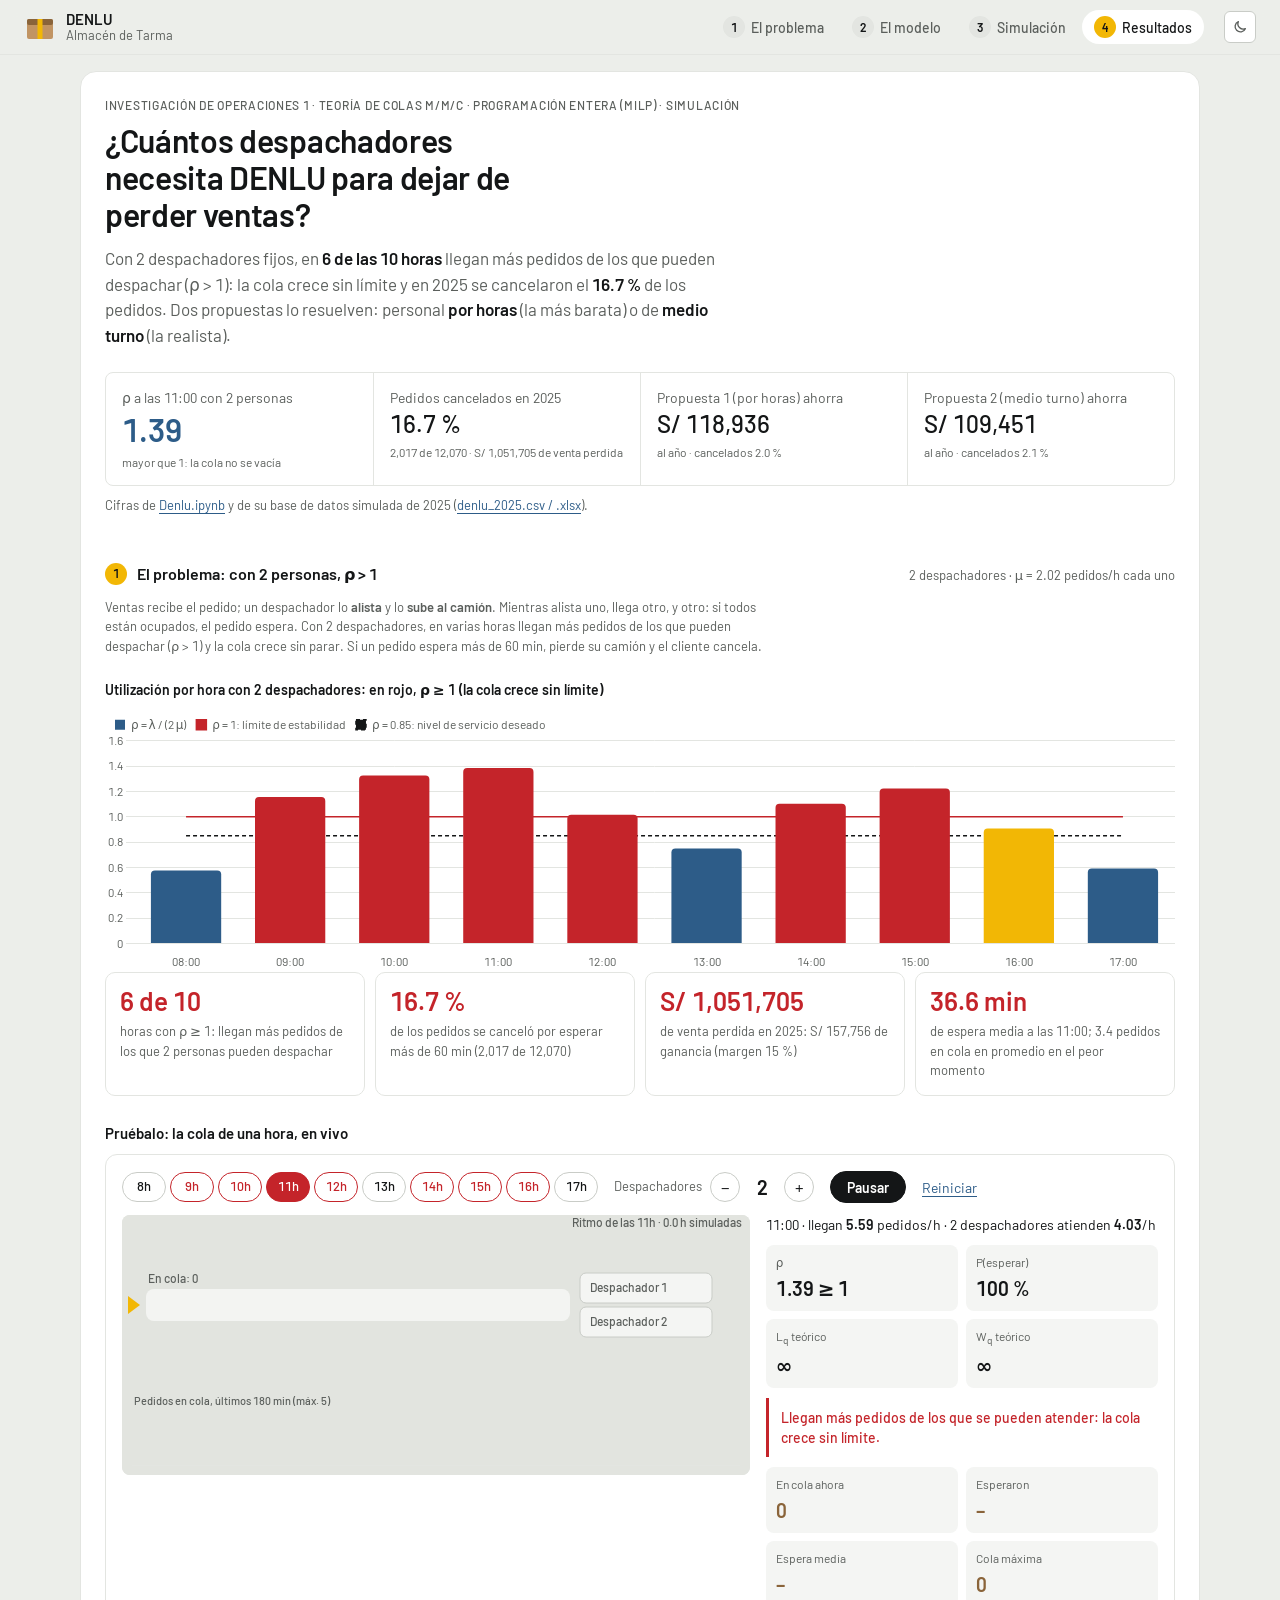
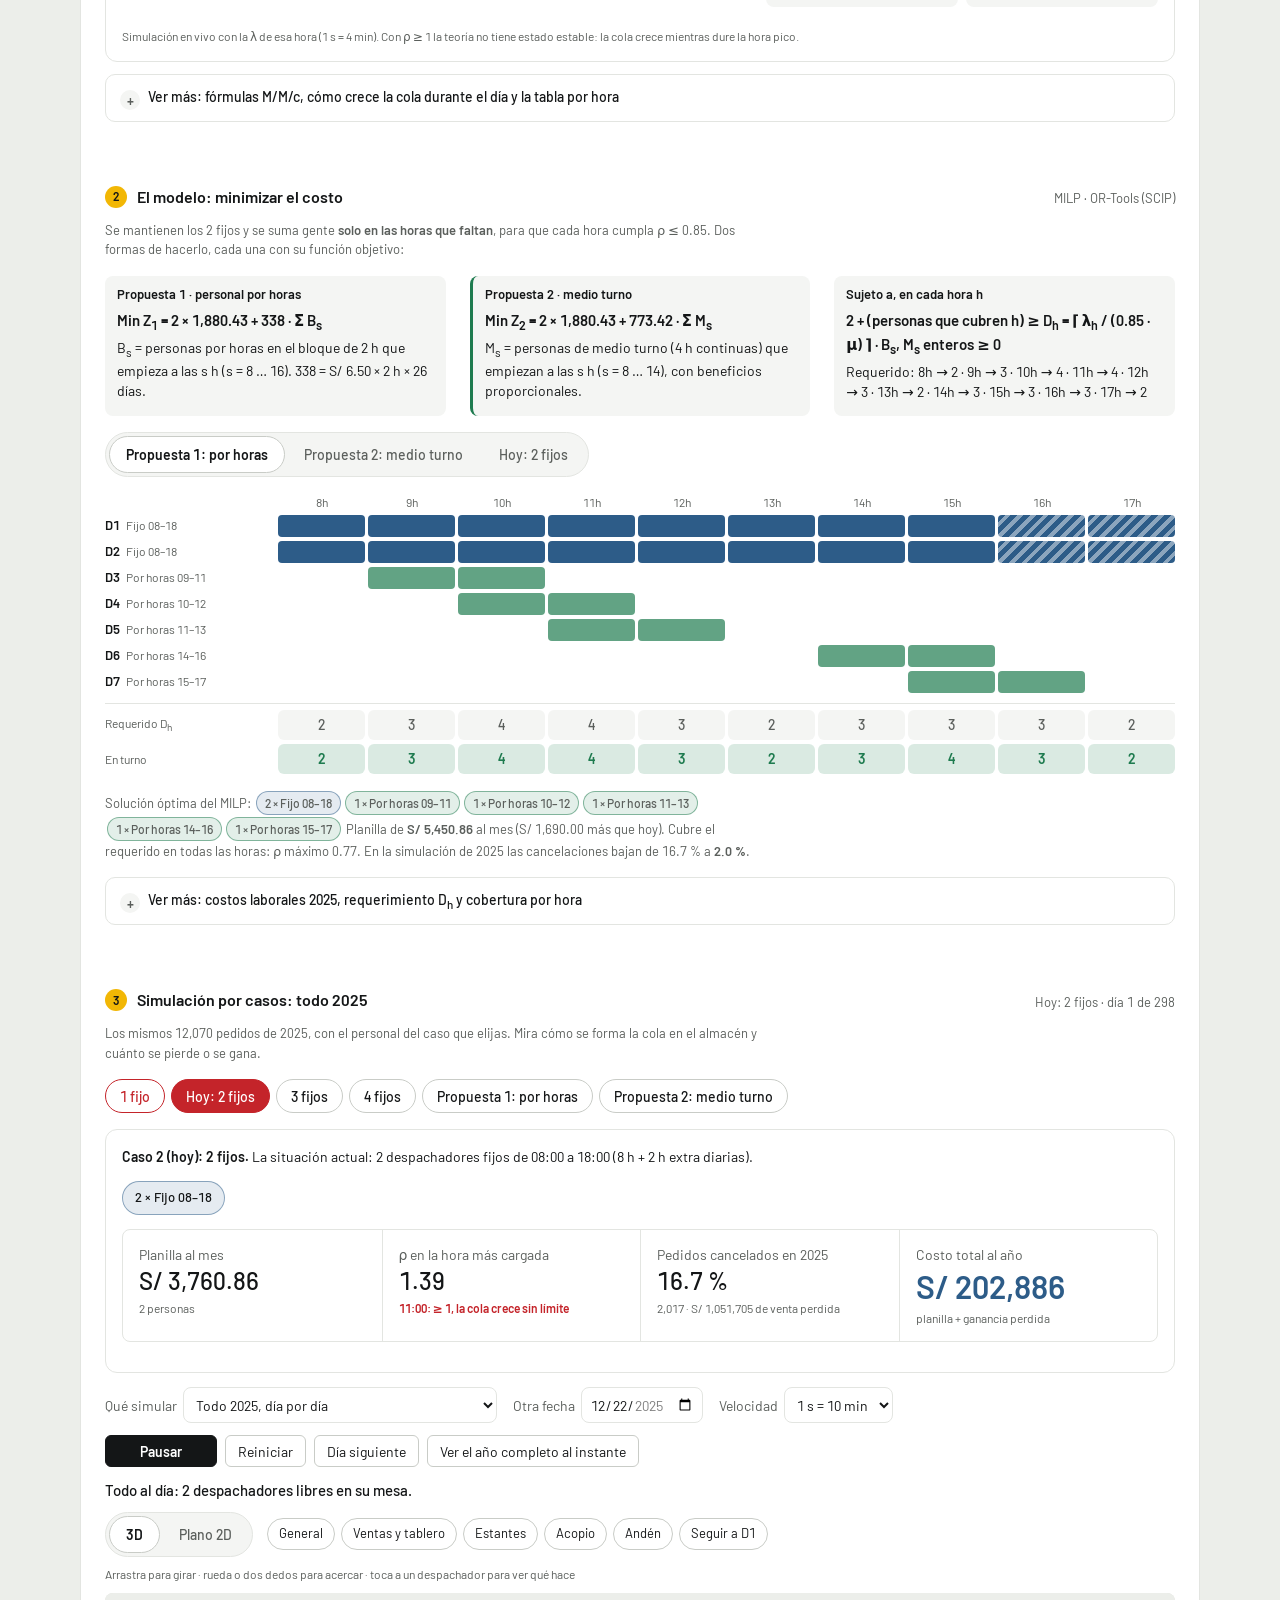
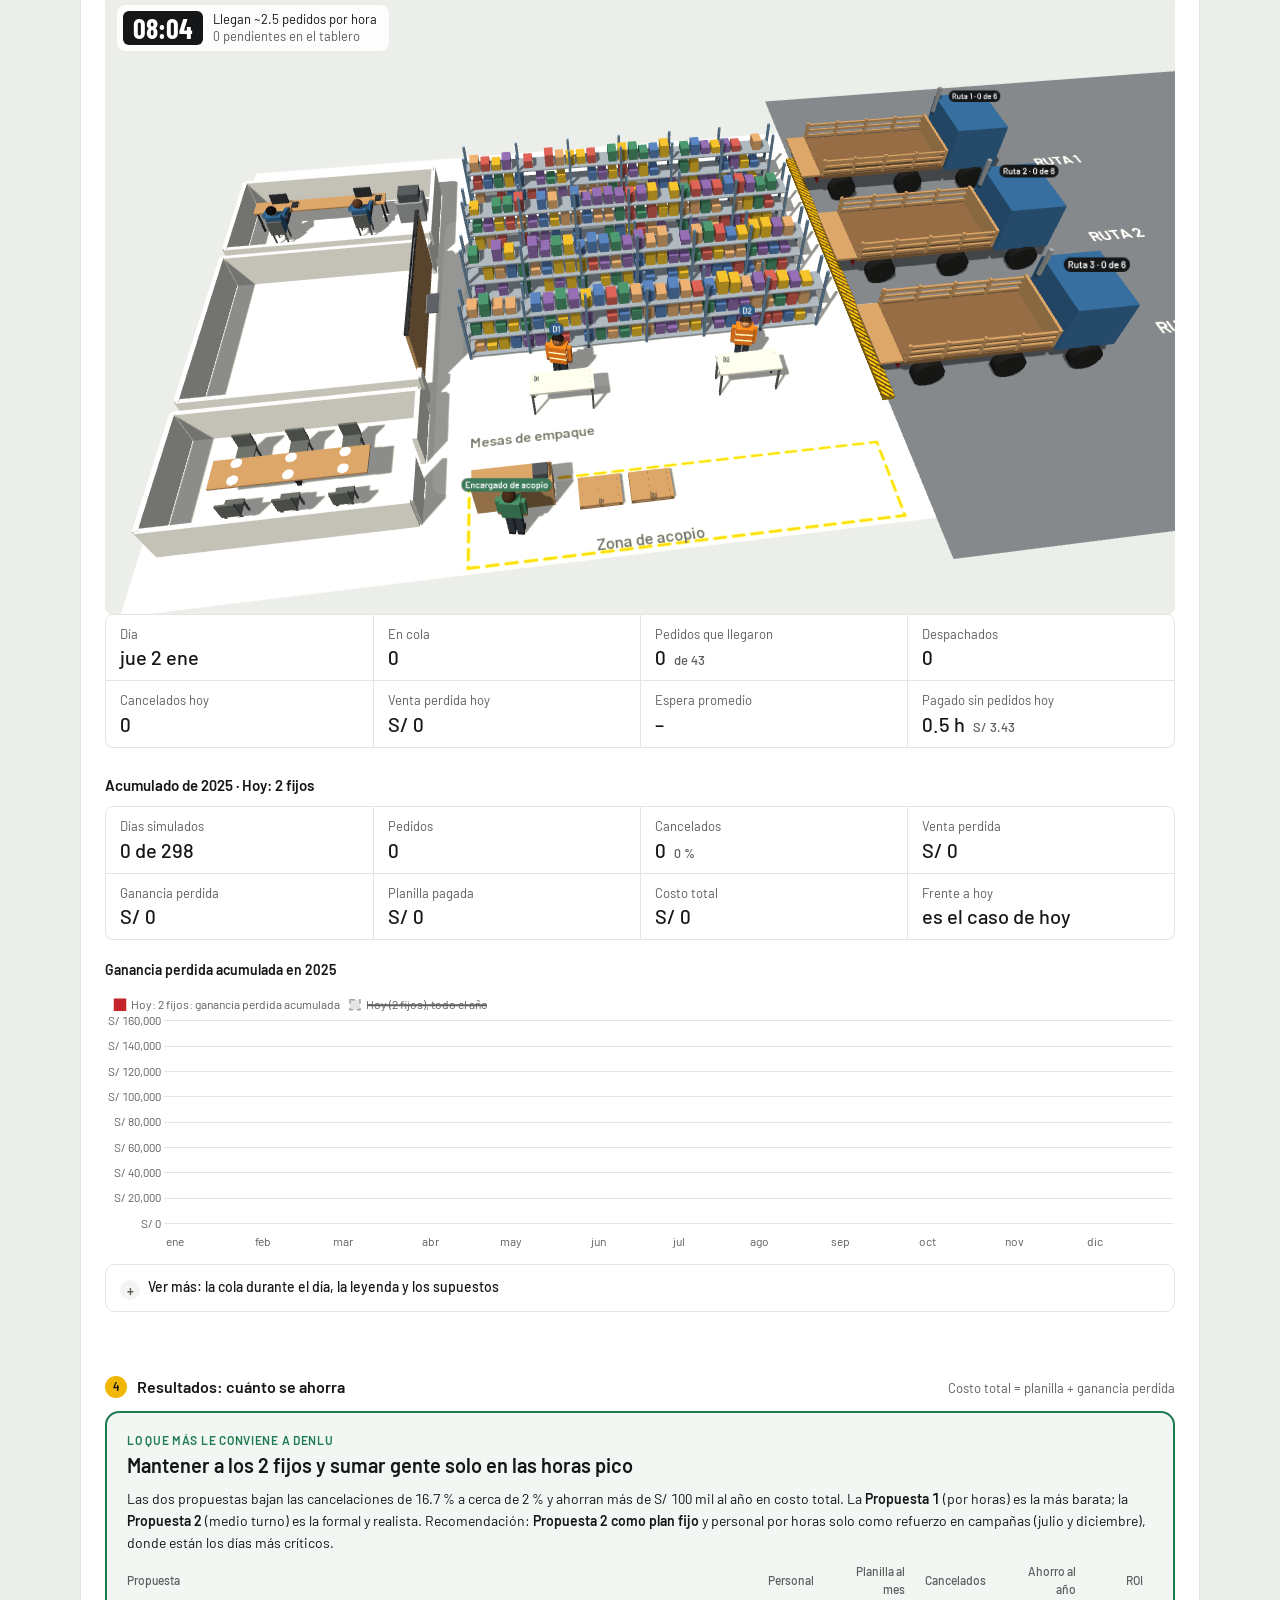
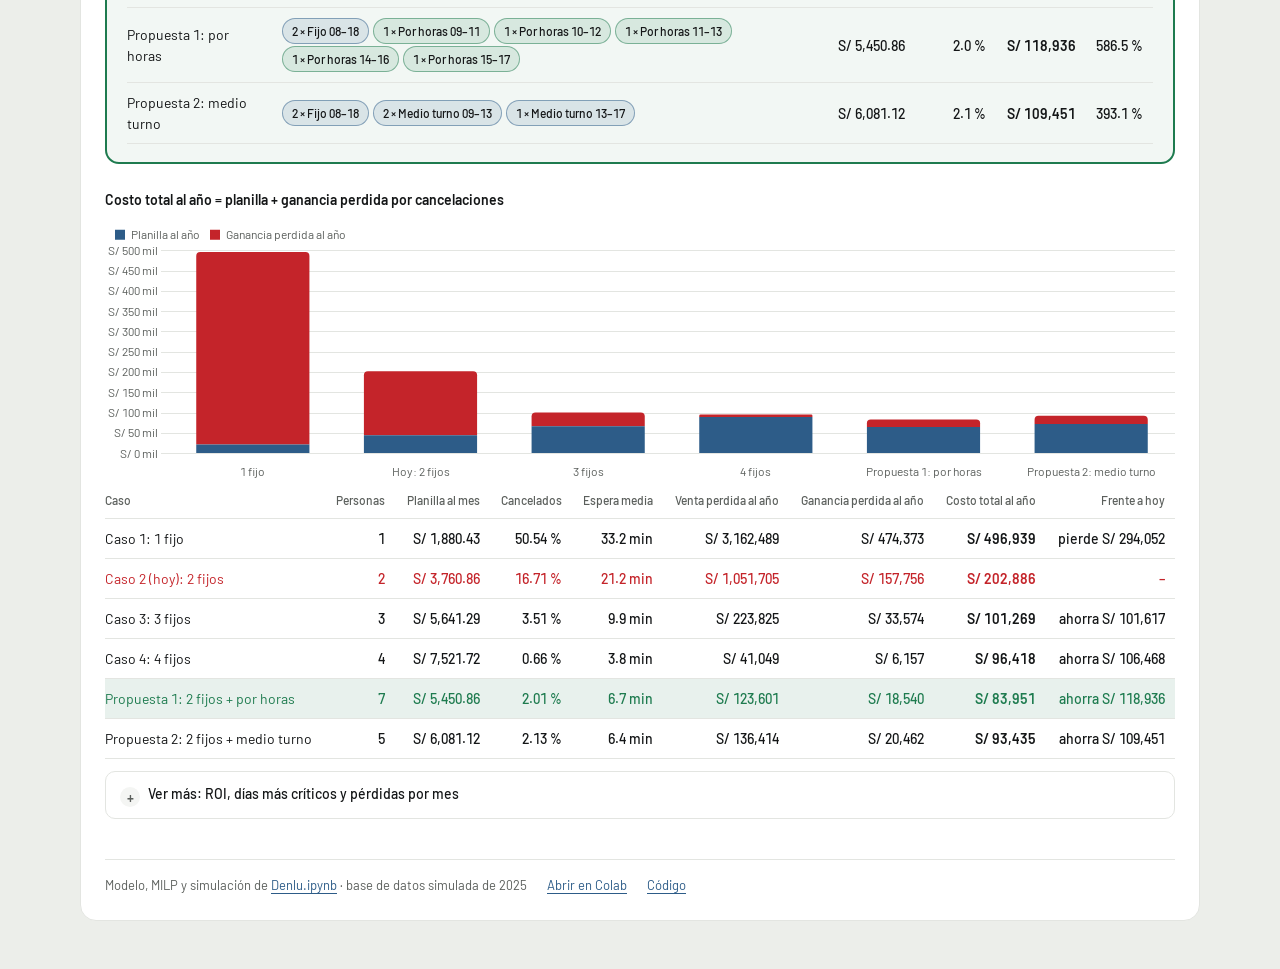
==== commit 2c01901e: "Caso 2025: 2 despachadores con ρ > 1, dos propuestas y simulación del año por casos - Base de datos " ====
--- a/Simulacion/web/index.html
+++ b/Simulacion/web/index.html
@@ -4,7 +4,7 @@
   <meta charset="utf-8">
   <meta name="viewport" content="width=device-width, initial-scale=1">
   <title>Andén DENLU</title>
-  <meta name="description" content="Optimización de personal en el almacén de DENLU (Tarma): demostración de la cola, diagnóstico M/M/c, despachadores por hora, plan MILP, métricas, ROI y una animación de un día de despacho.">
+  <meta name="description" content="Almacén de DENLU (Tarma), 2025: con 2 despachadores ρ > 1 y se forma la cola; modelo M/M/c, programación entera con personal por horas o de medio turno, y simulación en 3D de todo el año por casos.">
   <script>document.documentElement.classList.add("js"); try { var t = localStorage.getItem('denlu-tema'); if (t === 'light' || t === 'dark') document.documentElement.dataset.theme = t; } catch (e) {}</script>
   <link rel="stylesheet" href="estilos.css">
 </head>
@@ -20,10 +20,9 @@
     </a>
     <nav class="pasos" aria-label="Secciones">
       <a href="#cola"><span class="num">1</span><span class="txt">El problema</span></a>
-      <a href="#diagnostico"><span class="num">2</span><span class="txt">Diagnóstico</span></a>
-      <a href="#plan"><span class="num">3</span><span class="txt">El plan</span></a>
-      <a href="#casos"><span class="num">4</span><span class="txt">Escenarios</span></a>
-      <a href="#dia"><span class="num">5</span><span class="txt">Un día</span></a>
+      <a href="#modelo"><span class="num">2</span><span class="txt">El modelo</span></a>
+      <a href="#simulacion"><span class="num">3</span><span class="txt">Simulación</span></a>
+      <a href="#resultados"><span class="num">4</span><span class="txt">Resultados</span></a>
     </nav>
     <button type="button" class="tema" id="tema" aria-pressed="false" aria-label="Tema oscuro" title="Cambiar entre tema claro y oscuro">
           <svg class="luna" viewBox="0 0 24 24" width="16" height="16" aria-hidden="true"><path d="M20 14.5A8 8 0 0 1 9.5 4 8 8 0 1 0 20 14.5Z" fill="none" stroke="currentColor" stroke-width="2" stroke-linejoin="round"/></svg>
@@ -33,26 +32,29 @@
 
   <main class="hoja" id="inicio">
     <section class="portada revelar" aria-labelledby="tTitulo">
-      <p class="antetitulo">Investigación de Operaciones 1 · Teoría de colas M/M/c y programación entera (MILP)</p>
-      <h1 id="tTitulo">¿Cuántos despachadores necesita el almacén de DENLU, y en qué horario?</h1>
-      <p class="hallazgo">Con 3 despachadores fijos se forma una cola en las horas pico: el 41 % de los pedidos de 2025 tuvo que esperar. La propuesta: 2 personas fijas y personal por horas según la temporada, que ahorra dinero sin empeorar el servicio.</p>
+      <p class="antetitulo">Investigación de Operaciones 1 · Teoría de colas M/M/c · Programación entera (MILP) · Simulación</p>
+      <h1 id="tTitulo">¿Cuántos despachadores necesita DENLU para dejar de perder ventas?</h1>
+      <p class="hallazgo" id="hallazgo"></p>
       <dl class="kpis" id="kpis" aria-label="Resultados principales"></dl>
-      <p class="fuente">Cifras del notebook <a href="https://github.com/Efustion23/denlu-simulacion/blob/main/Simulacion/Denlu.ipynb">Denlu.ipynb</a> y de su base de datos de 2025 (8 012 pedidos, 299 días).</p>
+      <p class="fuente">Cifras de <a href="https://github.com/Efustion23/denlu-simulacion/blob/main/Simulacion/Denlu.ipynb">Denlu.ipynb</a> y de su base de datos simulada de 2025 (<a href="https://github.com/Efustion23/denlu-simulacion/tree/main/Simulacion/datos">denlu_2025.csv / .xlsx</a>).</p>
     </section>
 
     <section class="bloque paso-seccion revelar" id="cola" aria-labelledby="tCola">
       <div class="bloque-cab">
-        <h2 id="tCola"><span class="num">1</span>El problema: se forma una cola</h2>
-        <span class="estado">3 despachadores · 44.5 min por pedido</span>
-      </div>
-      <p class="nota-bloque">Los pedidos llegan al azar. Cuando llegan varios juntos y los 3 despachadores están ocupados, se forma una cola. Elige una hora y pruébalo:</p>
+        <h2 id="tCola"><span class="num">1</span>El problema: con 2 personas, ρ &gt; 1</h2>
+        <span class="estado" id="estadoCola"></span>
+      </div>
+      <p class="nota-bloque">Ventas recibe el pedido; un despachador lo <strong>alista</strong> y lo <strong>sube al camión</strong>. Mientras alista uno, llega otro, y otro: si todos están ocupados, el pedido espera. Con 2 despachadores, en varias horas llegan más pedidos de los que pueden despachar (ρ &gt; 1) y la cola crece sin parar. Si un pedido espera más de 60 min, pierde su camión y el cliente cancela.</p>
+      <div class="grafico grafico-medio"><canvas id="gRho" aria-label="Utilización por hora con 2 despachadores"></canvas></div>
+      <dl class="evidencia" id="evidencia"></dl>
+      <h3 class="sub">Pruébalo: la cola de una hora, en vivo</h3>
       <div class="demo">
         <div class="demo-controles">
           <div class="horas horas-chicas" id="demoHoras" role="group" aria-label="Hora a simular"></div>
           <div class="stepper" aria-label="Despachadores">
             <span>Despachadores</span>
             <button type="button" id="demoMenos" aria-label="Uno menos">−</button>
-            <strong id="demoC">3</strong>
+            <strong id="demoC">2</strong>
             <button type="button" id="demoMas" aria-label="Uno más">+</button>
           </div>
           <button type="button" class="primario-chico" id="demoPlay">Pausar</button>
@@ -77,312 +79,139 @@
             </dl>
           </div>
         </div>
-        <p class="pie-demo"><p class="pie-demo">Simulación en vivo con las tasas reales de esa hora (1 s = 4 min). La teoría da el valor de largo plazo; en el almacén cada hora dura 60 min, por eso la cola real crece de a poco durante las horas pico.</p>
-      </div>
-      <h3 class="sub">En los datos de 2025</h3>
-      <dl class="evidencia" id="evidencia"></dl>
-      <details class="mas">
-        <summary>Ver más: fórmulas M/M/c, la cola real durante el día y la tabla teoría vs. datos</summary>
+        <p class="pie-demo">Simulación en vivo con la λ de esa hora (1 s = 4 min). Con ρ ≥ 1 la teoría no tiene estado estable: la cola crece mientras dure la hora pico.</p>
+      </div>
+      <details class="mas">
+        <summary>Ver más: fórmulas M/M/c, cómo crece la cola durante el día y la tabla por hora</summary>
         <div class="mas-cuerpo">
           <div class="formulas" aria-label="Fórmulas del modelo M/M/c">
-        <div><span class="f-et">Utilización</span><span class="f">ρ = λ / (c · μ)</span></div>
-        <div><span class="f-et">Probabilidad de esperar (Erlang C)</span><span class="f">P<sub>w</sub> = [ (λ/μ)<sup>c</sup> / (c! (1−ρ)) ] · P<sub>0</sub></span></div>
-        <div><span class="f-et">Pedidos en cola</span><span class="f">L<sub>q</sub> = P<sub>0</sub> (λ/μ)<sup>c</sup> ρ / (c! (1−ρ)<sup>2</sup>)</span></div>
-        <div><span class="f-et">Espera en cola</span><span class="f">W<sub>q</sub> = L<sub>q</sub> / λ</span></div>
-      </div>
-
-          <div class="segmentado" id="vistaCola" role="group" aria-label="Día a mostrar">
-        <button type="button" data-cola="prom" aria-pressed="true">Día promedio</button>
-        <button type="button" data-cola="peor">Peor día del año</button>
-      </div>
-      <div class="grafico grafico-medio"><canvas id="gColaReal" aria-label="Pedidos en cola a lo largo del día según el CSV"></canvas></div>
-      <div class="grafico grafico-medio"><canvas id="gEsperan" aria-label="Porcentaje de pedidos que esperaron por hora"></canvas></div>
-      
-          <details class="detalle">
-        <summary>Ver la tabla: teoría M/M/3 frente a lo observado</summary>
-        <div class="tabla-ancha"><table class="resultados" id="tablaCola"></table></div>
-      </details>
-        </div>
-      </details>
-    </section>
-
-    <section class="bloque paso-seccion revelar" id="diagnostico" aria-labelledby="tDiag">
-      <div class="bloque-cab">
-        <h2 id="tDiag"><span class="num">2</span>Diagnóstico: ¿dónde se satura?</h2>
-        <span class="estado">8 012 pedidos · 299 días</span>
-      </div>
-      <p class="nota-bloque">Los 3 juntos atienden <strong>4.0 pedidos por hora</strong>. A las 9, 10 y 15 h llega casi eso: pasan el límite de ρ = 0.85.</p>
-      <div class="horas" id="horas" role="tablist" aria-label="Hora del día"></div>
-      <div class="explorador">
-        <div class="balanza">
-          <div class="fila-balanza"><span class="et">Llegan</span><div class="pista"><i id="barraLlegan"></i></div><strong id="vLlegan"></strong></div>
-          <div class="fila-balanza"><span class="et">Pueden atender</span><div class="pista"><i id="barraCap" class="cap"></i></div><strong id="vCap"></strong></div>
-          <p class="veredicto" id="veredicto" aria-live="polite"></p>
-          <div class="datos-hora">
-            <div><span>Espera media</span><strong id="vEspera"></strong></div>
-            <div><span>Pierden su ruta</span><strong id="vPerdida"></strong></div>
-            <div><span>Esperaron</span><strong id="vEsperaron"></strong></div>
+            <div><span class="f-et">Utilización</span><span class="f">ρ = λ / (c · μ) · si ρ ≥ 1, L<sub>q</sub> = W<sub>q</sub> = ∞</span></div>
+            <div><span class="f-et">Balance de flujo por hora</span><span class="f">Q<sub>h</sub> = max(0, Q<sub>h−1</sub> + λ<sub>h</sub> − c·μ)</span></div>
+            <div><span class="f-et">Probabilidad de esperar (Erlang C)</span><span class="f">P<sub>w</sub> = [ (λ/μ)<sup>c</sup> / (c! (1−ρ)) ] · P<sub>0</sub></span></div>
+            <div><span class="f-et">Cola y espera</span><span class="f">L<sub>q</sub> = P<sub>w</sub> ρ / (1−ρ) · W<sub>q</sub> = L<sub>q</sub> / λ · W = W<sub>q</sub> + 1/μ · L = λW</span></div>
           </div>
-          <button type="button" class="enlace" id="recorrer">▶ Recorrer el día hora por hora</button>
-        </div>
-        <figure class="medidor" aria-label="Utilización de la hora elegida">
-          <svg viewBox="0 0 200 120" aria-hidden="true">
-            <path class="arco-fondo" d="M20 100 A80 80 0 0 1 180 100" />
-            <path class="arco-valor" id="arcoRho" d="M20 100 A80 80 0 0 1 180 100" />
-            <line class="marca-085" x1="0" y1="0" x2="0" y2="0" id="marca085" />
-            <line class="aguja" id="aguja" x1="100" y1="100" x2="100" y2="30" />
-            <circle cx="100" cy="100" r="5" class="eje" />
-          </svg>
-          <figcaption><span class="rho-valor" id="vRho"></span><span class="rho-et">utilización ρ · la marca es el límite 0.85 · en 1 la cola crece sin límite</span></figcaption>
-        </figure>
-      </div>
-      <details class="mas">
-        <summary>Ver más: utilización de todas las horas y la tabla del diagnóstico</summary>
-        <div class="mas-cuerpo">
-          <div class="grafico grafico-medio"><canvas id="gRho" aria-label="Utilización por hora con 3 despachadores"></canvas></div>
-          <details class="detalle">
-        <summary>Ver la tabla completa del diagnóstico</summary>
-        <div class="tabla-ancha"><table class="resultados" id="tablaDiag"></table></div>
-      </details>
-        </div>
-      </details>
-    </section>
-
-    <section class="bloque paso-seccion revelar" id="plan" aria-labelledby="tPlan">
-      <div class="bloque-cab">
-        <h2 id="tPlan"><span class="num">3</span>El plan: cuántos y en qué horario</h2>
-        <span class="estado">MILP + simulación · ρ &lt; 1</span>
-      </div>
-      <p class="nota-bloque">El plan más barato con ρ &lt; 1 en cada hora que no empeora el servicio de hoy: 2 personas fijas y personal por horas en los picos.</p>
-      <dl class="kpis" id="kpisOptimo" aria-label="Resultados de la optimización realista"></dl>
-      <div class="segmentado" id="vistaGantt" role="group" aria-label="Horario a mostrar">
-        <button type="button" data-vista="recomendado" aria-pressed="true">Recomendado</button>
-        <button type="button" data-vista="actual">Hoy: 3 fijos</button>
-        <button type="button" data-vista="milp">Plan MILP</button>
-        <button type="button" data-vista="alternativo">Espera ≤ 15 min</button>
-      </div>
-      <div class="gantt" id="gantt" aria-label="Horario por persona y cobertura por hora"></div>
-      <p class="plan-milp" id="planMilp"></p>
-      <button type="button" class="primario-chico" id="verRecomendado">Ver el plan recomendado en el día animado</button>
-      <h3 class="sub sub-mas">Más análisis</h3>
-      <details class="mas">
-        <summary>Cómo se formuló el modelo (MILP) y la cobertura por hora</summary>
-        <div class="mas-cuerpo">
-          <div class="formulacion">
-        <div>
-          <h3 class="sub">Variables (personas por turno)</h3>
-          <ul class="turnos-lista" id="turnosLista"></ul>
-        </div>
-        <div>
-          <h3 class="sub">Modelo</h3>
-          <p class="f-bloque"><strong>Min Z</strong> = 1 373.50 (X<sub>1</sub> + X<sub>2</sub> + X<sub>3</sub>) + 686.76 (Y<sub>1</sub> + Y<sub>2</sub> + Y<sub>3</sub>)</p>
-          <p class="f-bloque">Capacidad<sub>h</sub> ≥ D<sub>h</sub> = máx(1, ⌈λ<sub>h</sub> / (0.85 μ)⌉) en cada hora h = 8 … 17</p>
-          <p class="f-bloque">−0.40 ΣX<sub>j</sub> + 0.60 ΣY<sub>k</sub> ≤ 0 &nbsp;(part-time ≤ 40 % del total)</p>
-          <p class="f-bloque alt">Plan alternativo: además W<sub>q,h</sub> ≤ 15 min en cada hora</p>
-          <p class="f-bloque alt">Plan recomendado (sección 6): ρ<sub>h</sub> &lt; 1 y, en la simulación, no más espera ni rutas perdidas que hoy</p>
-        </div>
-          <div class="grafico grafico-medio"><canvas id="gCobertura" aria-label="Despachadores requeridos y asignados por hora"></canvas></div>
-      <details class="detalle">
-        <summary>Ver la tabla de cobertura</summary>
-        <div class="tabla-ancha"><table class="resultados" id="tablaCobertura"></table></div>
-      </details>
-        </div>
-      </details>
-      <details class="mas">
-        <summary>Modalidades de contratación, costo por horas y ocio pagado</summary>
-        <div class="mas-cuerpo">
-          <div class="subpaso revelar" id="optimo">
-            <h3 class="sub">Gastar menos sin empeorar el servicio</h3>
-      
-
-      <h3 class="sub">Las modalidades de contratación, comparadas</h3>
-      <div class="segmentado" id="topeOptimo" role="group" aria-label="Tope de part-time">
-        <button type="button" data-tope="no" aria-pressed="true">Sin tope de part-time</button>
-        <button type="button" data-tope="si">Con tope de 40 %</button>
-      </div>
-      <p class="nota-bloque" id="notaTope"></p>
-      <div class="grafico grafico-alto"><canvas id="gOptimo" aria-label="Costo mensual de cada modalidad frente al costo de hoy"></canvas></div>
-      <details class="detalle">
-        <summary>Ver la tabla completa</summary>
-        <div class="tabla-ancha"><table class="resultados" id="tablaOptimo"></table></div>
-      </details>
-
-      <h3 class="sub">El plan recomendado</h3>
-      <div class="plan-chips" id="planRecomendado"></div>
-      <div class="grafico grafico-medio"><canvas id="gOptCob" aria-label="Despachadores por hora: hoy, plan MILP, plan recomendado y mínimo para ρ menor que 1"></canvas></div>
-      
-
-      <h3 class="sub">¿Conviene contratar personal por horas?</h3>
-      <p class="nota-bloque">El plan recomendado cubre los picos con <span id="horasPorHoras"></span> h diarias de personal por horas, calculadas al mismo costo por hora que el medio tiempo. Si se contrata con una agencia, la hora sube; si se paga solo la hora trabajada, puede bajar. Mueve el control:</p>
-      <div class="sensibilidad">
-        <label for="factorHora">Costo de la hora del personal por horas: <strong id="vFactor">100 %</strong> de la hora de medio tiempo</label>
-        <input type="range" id="factorHora" min="80" max="130" step="5" value="100">
-        <p class="veredicto" id="vSensibilidad" aria-live="polite"></p>
-      </div>
-
-      <h3 class="sub">¿Se puede llegar a cero ocio?</h3>
-      <p class="nota-bloque">No. Los pedidos llegan al azar: para que la cola no crezca sin límite (ρ &lt; 1) siempre tiene que sobrar algo de capacidad. Lo que sí se puede evitar es pagar personal en las horas de poca demanda (8, 12, 13 y 17 h); eso es lo que hace el plan recomendado.</p>
-      <div class="grafico grafico-bajo"><canvas id="gOcio" aria-label="Horas pagadas sin pedidos por día en cada escenario"></canvas></div>
-    
-          </div>
-        </div>
-      </details>
-      <details class="mas">
-        <summary>Arma tu propio horario por hora</summary>
-        <div class="mas-cuerpo">
-          <div class="subpaso revelar" id="porhora">
-            <h3 class="sub">Despachadores por hora</h3>
-      <p class="nota-bloque">Hoy trabajan 3 despachadores de 8 a 18 h todo el año, salvo diciembre: según el CSV, en sus 24 días hubo 4. El requerido D<sub>h</sub> es el mínimo para que ρ ≤ 0.85. El plan MILP lo cumple al menor costo, pero a las 8, 12 y 17 h deja 2 despachadores y la espera teórica sube a 34–43 min. Por eso agregamos un plan alternativo que además pide W<sub>q</sub> ≤ 15 min en cada hora.</p>
-      <div class="grafico grafico-medio"><canvas id="gPorHora" aria-label="Despachadores por hora en cada escenario"></canvas></div>
-      <h3 class="sub">Simulador: arma tu propio horario</h3>
-      <p class="nota-bloque">Parte de un escenario y cambia cuántos despachadores hay en cada hora. Cada casilla muestra al instante la utilización y la espera teórica de esa hora.</p>
-      <div class="segmentado" id="escenarios" role="group" aria-label="Escenario de partida"></div>
-      <div class="horario" id="horario" aria-label="Despachadores por hora"></div>
-      <dl class="mini-kpis resumen-horario" id="resumenHorario"></dl>
-      <p class="leyenda-semaforo"><span class="ok">W<sub>q</sub> ≤ 15 min</span><span class="medio">15 a 30 min</span><span class="mal">más de 30 min o ρ ≥ 1</span></p>
-    
-          </div>
-        </div>
-      </details>
-      <details class="mas">
-        <summary>Métricas de colas: L, W, L<sub>q</sub>, W<sub>q</sub>, llegadas y bondad de ajuste</summary>
-        <div class="mas-cuerpo">
-          <div class="subpaso revelar" id="metricas">
-            <h3 class="sub">Métricas de colas</h3>
-      <div class="pestanas" id="pestanas" role="tablist" aria-label="Métrica">
-        <button type="button" role="tab" data-p="lw" aria-selected="true">L, W, L<sub>q</sub>, W<sub>q</sub></button>
-        <button type="button" role="tab" data-p="llegadas">Tiempo entre llegadas</button>
-        <button type="button" role="tab" data-p="ajuste">Bondad de ajuste</button>
-        <button type="button" role="tab" data-p="util">Utilización vs 80 %</button>
-      </div>
-      <div class="segmentado" id="planMetricas" role="group" aria-label="Plan a evaluar"></div>
-      <p class="nota-bloque" id="notaMetrica"></p>
-      <div class="grafico grafico-medio"><canvas id="gMetrica" aria-label="Gráfico de la métrica elegida"></canvas></div>
-      <details class="detalle" open>
-        <summary>Ver la tabla</summary>
-        <div class="tabla-ancha"><table class="resultados" id="tablaMetrica"></table></div>
-      </details>
-    
-          </div>
-        </div>
-      </details>
-      <details class="mas">
-        <summary>Retorno de la inversión (ROI)</summary>
-        <div class="mas-cuerpo">
-          <div class="subpaso revelar" id="roi">
-            <h3 class="sub">¿Vale la pena?</h3>
-      <div class="segmentado" id="vistaRoi" role="group" aria-label="Supuesto del ROI">
-        <button type="button" data-roi="notebook" aria-pressed="true">Supuesto del notebook</button>
-        <button type="button" data-roi="conservador">Solo la venta ligada a la espera</button>
-      </div>
-      <p class="nota-bloque" id="notaRoi"></p>
-      <div class="cascada" id="cascada" aria-label="De la venta perdida al beneficio neto"></div>
-      <div class="cascada-et" id="cascadaEt"></div>
-      <p class="roi-final">Retorno de la inversión: <strong id="vRoi">0 %</strong></p>
-      <h3 class="sub">¿De dónde viene la venta perdida? (CSV 2025)</h3>
-      <div class="causas" id="causas"></div>
-      <details class="detalle">
-        <summary>Ver el cálculo completo</summary>
-        <div class="tabla-ancha"><table class="resultados resultados-roi" id="tablaRoi"></table></div>
-      </details>
-    
-          </div>
-        </div>
-      </details>
-    </section>
-
-    <section class="bloque paso-seccion revelar" id="casos" aria-labelledby="tCasos">
-      <div class="bloque-cab">
-        <h2 id="tCasos"><span class="num">4</span>Escenarios: ¿qué le conviene a DENLU?</h2>
-        <span class="estado">8 escenarios · matriz de decisión</span>
+          <div class="grafico grafico-medio"><canvas id="gCola" aria-label="Pedidos en cola durante el día: datos y balance de flujo"></canvas></div>
+          <div class="tabla-ancha"><table class="resultados" id="tablaDiag"></table></div>
+        </div>
+      </details>
+    </section>
+
+    <section class="bloque paso-seccion revelar" id="modelo" aria-labelledby="tModelo">
+      <div class="bloque-cab">
+        <h2 id="tModelo"><span class="num">2</span>El modelo: minimizar el costo</h2>
+        <span class="estado">MILP · OR-Tools (SCIP)</span>
+      </div>
+      <p class="nota-bloque">Se mantienen los 2 fijos y se suma gente <strong>solo en las horas que faltan</strong>, para que cada hora cumpla ρ ≤ 0.85. Dos formas de hacerlo, cada una con su función objetivo:</p>
+      <div class="formulacion" id="formulacion"></div>
+      <div class="segmentado" id="vistaGantt" role="group" aria-label="Plan a mostrar">
+        <button type="button" data-vista="p1" aria-pressed="true">Propuesta 1: por horas</button>
+        <button type="button" data-vista="p2">Propuesta 2: medio turno</button>
+        <button type="button" data-vista="c2">Hoy: 2 fijos</button>
+      </div>
+      <div class="gantt" id="gantt" aria-label="Horario por persona"></div>
+      <p class="nota-bloque" id="planTexto"></p>
+      <details class="mas">
+        <summary>Ver más: costos laborales 2025, requerimiento D<sub>h</sub> y cobertura por hora</summary>
+        <div class="mas-cuerpo">
+          <div class="tabla-ancha"><table class="resultados" id="tablaCostos"></table></div>
+          <div class="grafico grafico-medio"><canvas id="gCobertura" aria-label="Despachadores por hora: hoy, propuestas y requerido"></canvas></div>
+          <div class="tabla-ancha"><table class="resultados" id="tablaCobertura"></table></div>
+        </div>
+      </details>
+    </section>
+
+    <section class="bloque paso-seccion revelar" id="simulacion" aria-labelledby="tSim">
+      <div class="bloque-cab">
+        <h2 id="tSim"><span class="num">3</span>Simulación por casos: todo 2025</h2>
+        <span class="estado" id="estadoDia" aria-live="polite"></span>
+      </div>
+      <p class="nota-bloque">Los mismos 12,070 pedidos de 2025, con el personal del caso que elijas. Mira cómo se forma la cola en el almacén y cuánto se pierde o se gana.</p>
+      <div class="horas casos-chips" id="casosSim" role="group" aria-label="Caso a simular"></div>
+      <div class="caso" id="tarjetaCaso" aria-live="polite"></div>
+      <div class="selector-plan">
+        <label class="velocidad">Qué simular
+          <select id="diaSel" aria-label="Día o año a simular"></select>
+        </label>
+        <label class="velocidad">Otra fecha
+          <input type="date" id="fechaSel" min="2025-01-02" max="2025-12-31" value="2025-12-22">
+        </label>
+        <label class="velocidad">Velocidad
+          <select id="velocidad">
+            <option value="2">1 s = 2 min</option>
+            <option value="5">1 s = 5 min</option>
+            <option value="10" selected>1 s = 10 min</option>
+            <option value="30">1 s = 30 min</option>
+            <option value="60">1 s = 1 hora</option>
+            <option value="660">1 s = 1 día</option>
+          </select>
+        </label>
+      </div>
+      <div class="reproductor">
+        <button type="button" id="play" class="primario">Reproducir</button>
+        <button type="button" id="reiniciar">Reiniciar</button>
+        <button type="button" id="otroDia">Día siguiente</button>
+        <button type="button" id="saltarAnio">Ver el año completo al instante</button>
+      </div>
+      <p class="narracion" id="narracion"></p>
+      <div class="vista-barra" id="vistaBarra">
+        <div class="segmentado" id="vista" role="group" aria-label="Vista del almacén">
+          <button type="button" data-vista="3d" aria-pressed="true">3D</button>
+          <button type="button" data-vista="2d">Plano 2D</button>
+        </div>
+        <div class="camaras" id="camaras" role="group" aria-label="Cámara">
+          <button type="button" data-cam="general">General</button>
+          <button type="button" data-cam="ventas">Ventas y tablero</button>
+          <button type="button" data-cam="estantes">Estantes</button>
+          <button type="button" data-cam="acopio">Acopio</button>
+          <button type="button" data-cam="anden">Andén</button>
+          <button type="button" data-cam="seguir">Seguir a D1</button>
+        </div>
+        <p class="pista3d" id="pista3d">Arrastra para girar · rueda o dos dedos para acercar · toca a un despachador para ver qué hace</p>
+      </div>
+      <div class="lienzo"><div class="escena3d" id="escena3d" hidden></div><canvas id="lienzo" role="img" aria-label="Plano del almacén: ventas, tablero de pedidos, estantería, mesas de empaque, comedor y andén con los camiones de cada ruta"></canvas></div>
+      <dl class="contadores" id="contadores"></dl>
+      <h3 class="sub" id="tituloAnio">Acumulado del año</h3>
+      <dl class="contadores" id="contadoresAnio"></dl>
+      <div class="grafico grafico-medio"><canvas id="gAnio" aria-label="Ganancia perdida acumulada en 2025 con el caso elegido y con hoy"></canvas></div>
+      <details class="mas">
+        <summary>Ver más: la cola durante el día, la leyenda y los supuestos</summary>
+        <div class="mas-cuerpo">
+          <div class="grafico grafico-dia"><canvas id="gDia" aria-label="Pedidos en cola y despachadores en turno durante el día"></canvas></div>
+          <ul class="leyenda" aria-label="Qué significa cada cosa">
+            <li><span class="sw sw-hoja"></span><span>Pedido en el tablero (la barra amarilla es su espera)</span></li>
+            <li><span class="sw sw-hoja sw-perdio"></span><span>Lleva <strong>45</strong> min esperando: está por perder su camión</span></li>
+            <li><span class="sw sw-hoja sw-cancelo"></span><span>Cancelado: esperó más de <strong id="leyendaT">60</strong> min</span></li>
+            <li><span class="sw sw-desp"></span><span>Despachador (D1, D2…) con chaleco</span></li>
+            <li><span class="sw sw-acopio"></span><span>Acopio: se hace la lista y se revisan los productos</span></li>
+            <li><span class="sw sw-caja"></span><span>Caja del pedido: se alista y se sube al camión</span></li>
+            <li><span class="sw sw-ocio"></span><span>“zz”: despachador pagado sin pedidos</span></li>
+          </ul>
+          <p class="nota-bloque nota-larga">Cada pedido llega a la hora que dice la base de datos y ocupa a un despachador el tiempo de alistado + carga que trae. Se atiende en orden de llegada y lo toma quien puede empezar antes; si tendría que esperar más de 60 min, se cancela sin ocupar a nadie. El personal por horas y de medio turno solo empieza pedidos en su horario; quien está a las 17 h se queda hasta vaciar la cola. Son las mismas reglas de la sección 5 de <code>Denlu.ipynb</code>, así que los totales del año coinciden con el notebook. Las caminatas de la animación solo reparten ese tiempo entre las etapas del trabajo.</p>
+        </div>
+      </details>
+    </section>
+
+    <section class="bloque paso-seccion revelar" id="resultados" aria-labelledby="tRes">
+      <div class="bloque-cab">
+        <h2 id="tRes"><span class="num">4</span>Resultados: cuánto se ahorra</h2>
+        <span class="estado">Costo total = planilla + ganancia perdida</span>
       </div>
       <div class="recomendacion" id="recomendacion"></div>
-      <p class="nota-bloque">Elige un escenario para ver cuánto costaría y qué personal hay que sumar:</p>
-      <div class="horas casos-chips" id="casosChips" role="tablist" aria-label="Escenario"></div>
-      <div class="caso" id="caso" aria-live="polite">
-        <p class="caso-desc" id="casoDesc"></p>
-        <dl class="kpis kpis-caso" id="casoKpis"></dl>
-        <div class="caso-flex">
-          <span class="caso-et">Política flexible en este escenario: núcleo fijo + </span>
-          <div class="plan-chips" id="casoPlan"></div>
-        </div>
-        <div class="grafico grafico-medio"><canvas id="gCaso" aria-label="Despachadores por hora en el escenario elegido"></canvas></div>
-        <button type="button" class="primario-chico" id="simularCaso">Simular este escenario en el día animado</button>
-      </div>
-      <details class="mas">
-        <summary>Ver la matriz de decisión: cada plan en los 8 escenarios</summary>
-        <div class="mas-cuerpo">
-          <p class="nota-bloque">Costo mensual de cada plan en cada escenario. En rojo, los escenarios donde el plan no cumple la meta de servicio. El <strong>máximo arrepentimiento</strong> es lo más que un plan llega a costar por encima del mejor plan posible de algún escenario; si falla en alguno, no se calcula.</p>
-      <div class="tabla-ancha"><table class="resultados matriz" id="tablaMatriz"></table></div>
-        </div>
-      </details>
-    </section>
-
-    <section class="bloque paso-seccion revelar" id="dia" aria-labelledby="tDia">
-        <div class="bloque-cab">
-          <h2 id="tDia"><span class="num">5</span>Un día en el almacén</h2>
-          <span class="estado" id="estadoDia" aria-live="polite"></span>
-        </div>
-        <p class="nota-bloque">Un día simulado pedido por pedido: llegan los pedidos, se forma la cola en el tablero, los despachadores preparan y cargan los camiones. Los “zz” son personas pagadas sin pedidos.</p>
-      <details class="mas">
-        <summary>Supuestos de la animación</summary>
-        <div class="mas-cuerpo">
-          <p class="nota-bloque nota-larga">El almacén en 3D (o en plano 2D). Los pedidos llegan por teléfono y vendedores, se imprimen y esperan en el tablero. Cada despachador toma una hoja y la lleva a la <strong>zona de acopio</strong>, donde el encargado hace la lista de productos del pedido; con esa lista recoge la mercadería en los estantes, la junta en su palé del acopio y la revisa contra la lista, la empaca en su mesa y la lleva al camión de su ruta. En el almuerzo o fuera de turno está en el comedor. Es una ilustración que no forma parte de <code>Denlu.ipynb</code>: un día simulado pedido por pedido con las tasas λ por hora del diagnóstico y μ = 44.5 min. Supone, como en los datos de 2025, que el 5.82 % de los pedidos llega sin stock y se cancela en ventas, que un pedido que espera más de 72 min pierde su ruta (así se repite el 5.3 % de rutas perdidas del CSV) y que en el acopio hacer la lista y revisar los productos toman cerca del 15 % del tiempo de despacho cada uno (unos 6.7 de los 44.5 min): son parte de ese tiempo, así que las cifras no cambian.</p>
-        </div>
-      </details>
-        <div class="selector-plan">
-          <div class="segmentado" id="presets" role="group" aria-label="Quién atiende el día"></div>
-          <p class="costo"><span id="costoMes"></span> al mes <span class="costo-gente" id="totalPersonas"></span></p>
-        </div>
-        <p class="narracion" id="narracion"></p>
-        <div class="vista-barra" id="vistaBarra">
-          <div class="segmentado" id="vista" role="group" aria-label="Vista del almacén">
-            <button type="button" data-vista="3d" aria-pressed="true">3D</button>
-            <button type="button" data-vista="2d">Plano 2D</button>
-          </div>
-          <div class="camaras" id="camaras" role="group" aria-label="Cámara">
-            <button type="button" data-cam="general">General</button>
-            <button type="button" data-cam="ventas">Ventas y tablero</button>
-            <button type="button" data-cam="estantes">Estantes</button>
-            <button type="button" data-cam="acopio">Acopio</button>
-            <button type="button" data-cam="anden">Andén</button>
-            <button type="button" data-cam="seguir">Seguir a D1</button>
-          </div>
-          <p class="pista3d" id="pista3d">Arrastra para girar · rueda o dos dedos para acercar · clic derecho o dos dedos para mover · toca a un despachador para ver qué hace</p>
-        </div>
-        <div class="lienzo"><div class="escena3d" id="escena3d" hidden></div><canvas id="lienzo" role="img" aria-label="Plano del almacén: oficina de ventas, tablero de pedidos, estantería, mesas de empaque, comedor y andén con los camiones de cada ruta"></canvas></div>
-        <ul class="leyenda" aria-label="Qué significa cada cosa">
-          <li><span class="sw sw-hoja"></span><span>Pedido en el tablero (la barra amarilla es su espera)</span></li>
-          <li><span class="sw sw-hoja sw-perdio"></span><span>Esperó más de <strong id="leyendaT">20</strong> min y perdió su camión</span></li>
-          <li><span class="sw sw-hoja sw-cancelo"></span><span>Cancelado: llegó sin stock</span></li>
-          <li><span class="sw sw-desp"></span><span>Despachador (D1, D2…) con chaleco</span></li>
-          <li><span class="sw sw-acopio"></span><span>Zona de acopio: el encargado hace la lista y ahí se juntan y revisan los productos</span></li>
-          <li><span class="sw sw-caja"></span><span>Caja del pedido: se recoge, se empaca y va al camión</span></li>
-          <li><span class="sw sw-ocio"></span><span>“zz”: despachador pagado sin pedidos que preparar (ocio)</span></li>
-          <li><span class="sw sw-toque"></span><span>Pasa el mouse o toca a un despachador para ver qué hace y su recorrido</span></li>
-        </ul>
-        <div class="reproductor">
-          <button type="button" id="play" class="primario">Reproducir</button>
-          <button type="button" id="reiniciar">Reiniciar día</button>
-          <button type="button" id="otroDia">Otro día</button>
-          <label class="velocidad">Velocidad
-            <select id="velocidad">
-              <option value="1">1 s = 1 min</option>
-              <option value="2">1 s = 2 min</option>
-              <option value="5" selected>1 s = 5 min</option>
-              <option value="10">1 s = 10 min</option>
-              <option value="15">1 s = 15 min</option>
-              <option value="30">1 s = 30 min</option>
-              <option value="60">1 s = 1 hora</option>
-            </select>
-          </label>
-        </div>
-        <dl class="contadores" id="contadores"></dl>
-        <div class="grafico grafico-dia"><canvas id="gDia" aria-label="Pedidos en cola y despachadores en turno durante el día"></canvas></div>
-      </section>
+      <div class="grafico grafico-medio"><canvas id="gCosto" aria-label="Costo total al año de cada caso"></canvas></div>
+      <div class="tabla-ancha"><table class="resultados" id="tablaResultados"></table></div>
+      <details class="mas">
+        <summary>Ver más: ROI, días más críticos y pérdidas por mes</summary>
+        <div class="mas-cuerpo">
+          <div class="tabla-ancha"><table class="resultados" id="tablaRoi"></table></div>
+          <h3 class="sub">Días más críticos de 2025: pedidos cancelados en cada caso</h3>
+          <div class="tabla-ancha"><table class="resultados" id="tablaCriticos"></table></div>
+          <div class="grafico grafico-medio"><canvas id="gMes" aria-label="Ganancia perdida por mes en cada caso"></canvas></div>
+        </div>
+      </details>
+    </section>
 
     <footer class="pie-pagina">
-      <span>Diagnóstico, MILP y ROI del notebook <a href="https://github.com/Efustion23/denlu-simulacion/blob/main/Simulacion/Denlu.ipynb">Denlu.ipynb</a></span>
+      <span>Modelo, MILP y simulación de <a href="https://github.com/Efustion23/denlu-simulacion/blob/main/Simulacion/Denlu.ipynb">Denlu.ipynb</a> · base de datos simulada de 2025</span>
       <a href="https://colab.research.google.com/github/Efustion23/denlu-simulacion/blob/main/Simulacion/Denlu.ipynb">Abrir en Colab</a>
       <a href="https://github.com/Efustion23/denlu-simulacion">Código</a>
     </footer>
@@ -391,6 +220,7 @@
   <script src="vendor/chart.umd.js"></script>
   <script src="vendor/three.min.js"></script>
   <script src="vendor/OrbitControls.js"></script>
+  <script src="datos2025.js"></script>
   <script src="simulacion.js"></script>
   <script src="app.js"></script>
   <script src="cola.js"></script>
--- a/Simulacion/web/estilos.css
+++ b/Simulacion/web/estilos.css
@@ -436,7 +436,7 @@
 .gantt .persona strong { font-weight: 600; }
 .gantt .persona span { margin-left: 6px; color: var(--tinta-2); font-size: 12px; }
 .gantt .celda { height: 22px; border-radius: 4px; }
-.gantt .celda.on { background: var(--acero); transform-origin: left; animation: crecer 500ms var(--curva) both; animation-delay: calc(var(--i) * 35ms); }
+.gantt .celda.on { background: var(--acero); transform-origin: left; animation: crecer 500ms var(--curva) both; animation-delay: calc(var(--i) * 12ms); }
 .gantt .celda.alm { border: 1px dashed var(--control); }
 .gantt .sep { grid-column: 1 / -1; height: 1px; margin: 6px 0 2px; background: var(--linea); }
 .gantt .fila-et { color: var(--tinta-2); font-size: 12px; }
@@ -704,3 +704,28 @@
 .recomendacion details.porque { margin-top: 10px; }
 .recomendacion details.porque summary { color: var(--verde); font-size: 14px; font-weight: 600; cursor: pointer; }
 .nota-larga { max-width: none; }
+
+/* ---------- Caso 2025: casos de la simulación, medio turno, formulación ---------- */
+.casos-chips button[aria-pressed="true"] { background: var(--tinta); border-color: var(--tinta); color: var(--hoja); }
+.casos-chips button.critica[aria-pressed="true"] { background: var(--rojo); border-color: var(--rojo); color: #fff; }
+.chip.mt { border-color: color-mix(in srgb, var(--serie-plan) 50%, transparent); background: color-mix(in srgb, var(--serie-plan) 12%, transparent); }
+.gantt .celda.on.mt { background: color-mix(in srgb, var(--serie-plan) 65%, var(--hoja)); }
+.plan-chips { display: flex; flex-wrap: wrap; gap: 6px; margin: 0 0 14px; }
+#planTexto .chip { display: inline-block; margin: 1px 2px; padding: 2px 8px; font-size: 12px; }
+#modelo .formulacion { grid-template-columns: repeat(3, minmax(0, 1fr)); }
+#modelo .f-bloque { margin: 0; }
+#modelo .f-bloque p { margin: 4px 0; line-height: 1.45; }
+#modelo .f-bloque .sub { margin: 0 0 6px; font-size: 13px; }
+#modelo .f-bloque .f { font-weight: 600; font-size: 15px; }
+#simulacion .selector-plan { margin: 14px 0 4px; }
+#simulacion .selector-plan .velocidad { margin-left: 0; }
+#simulacion .selector-plan select, #simulacion .selector-plan input { max-width: 100%; height: 36px; padding: 0 8px; border: 1px solid var(--linea); border-radius: 8px; background: var(--hoja); color: var(--tinta); font: inherit; font-size: 14px; }
+#simulacion .reproductor { flex-wrap: wrap; }
+#contadoresAnio { margin-bottom: 12px; }
+#resultados .recomendacion { margin: 0 0 18px; }
+#resultados .resultados tr.mejor td { background: color-mix(in srgb, var(--verde) 10%, transparent); }
+@media (max-width: 860px) {
+  #modelo .formulacion { grid-template-columns: minmax(0, 1fr); }
+  #simulacion .selector-plan label { flex-wrap: wrap; }
+  #simulacion .selector-plan select { width: 100%; }
+}
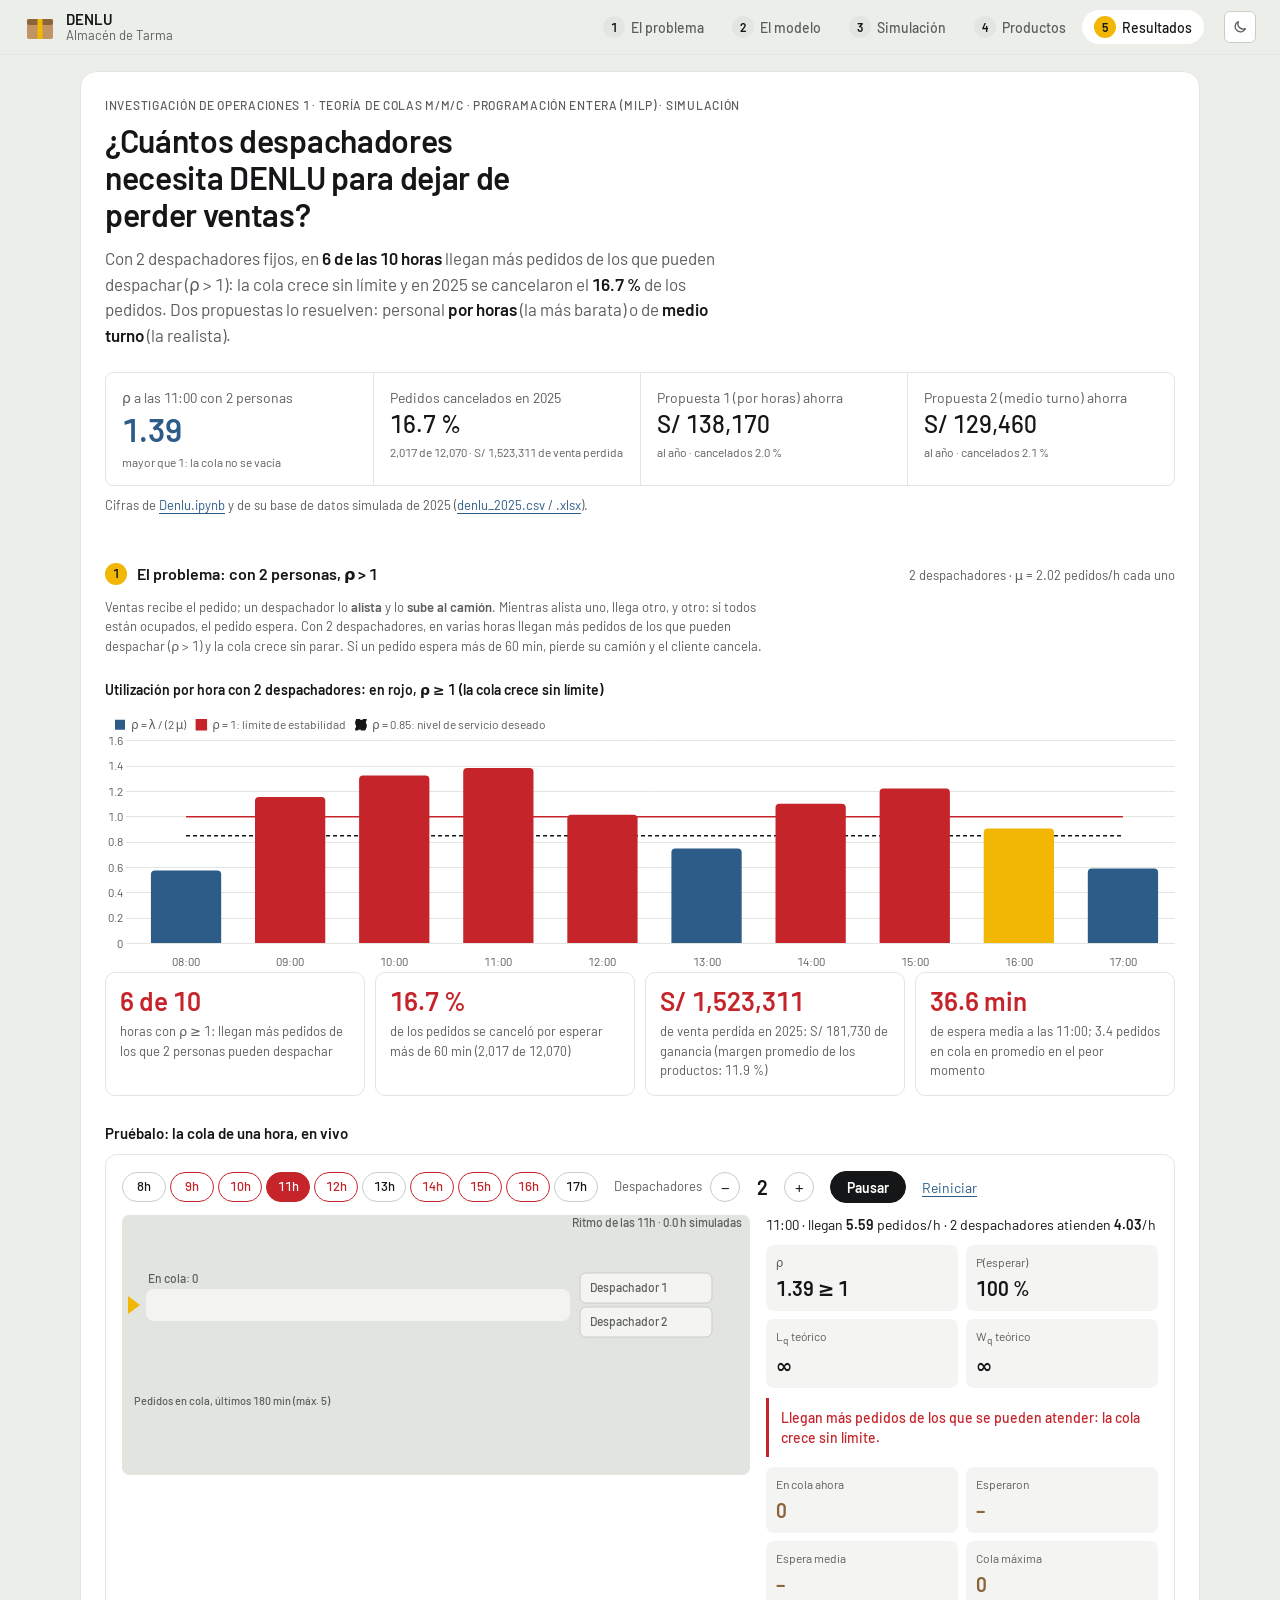
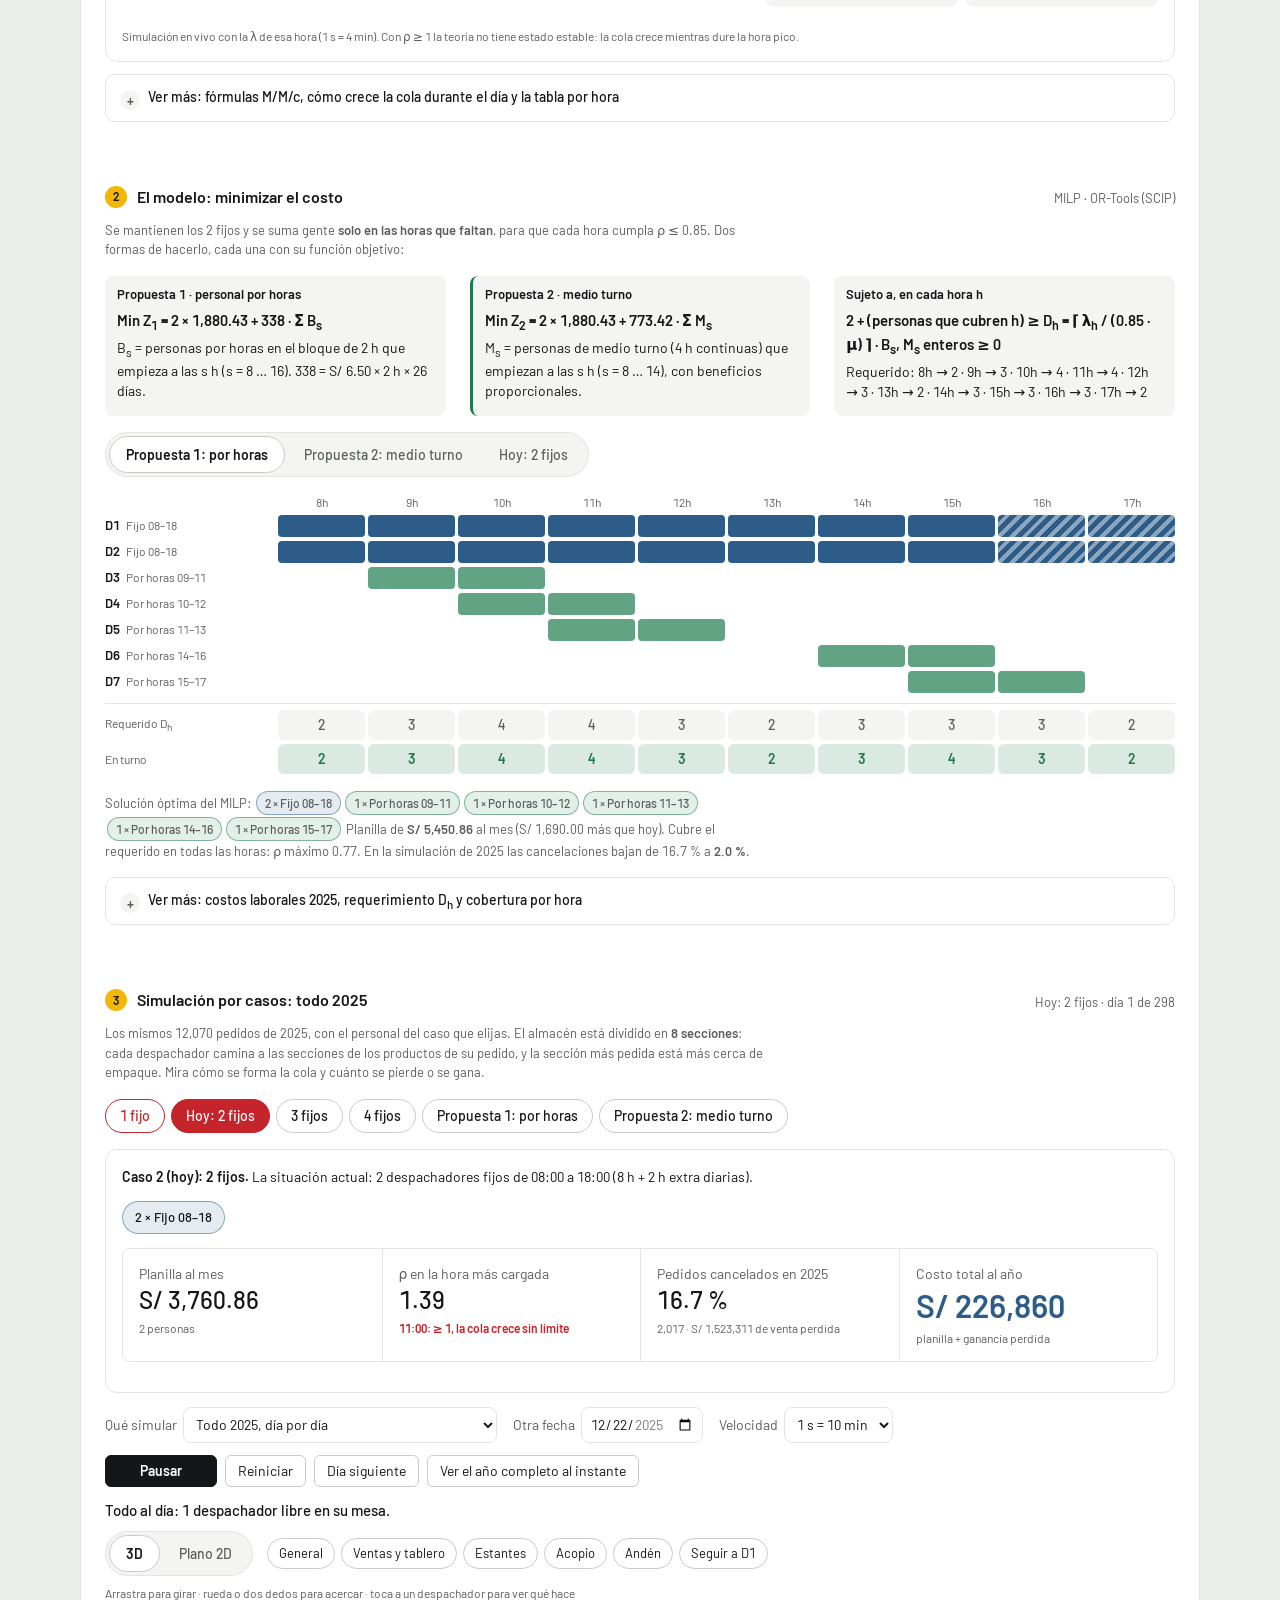
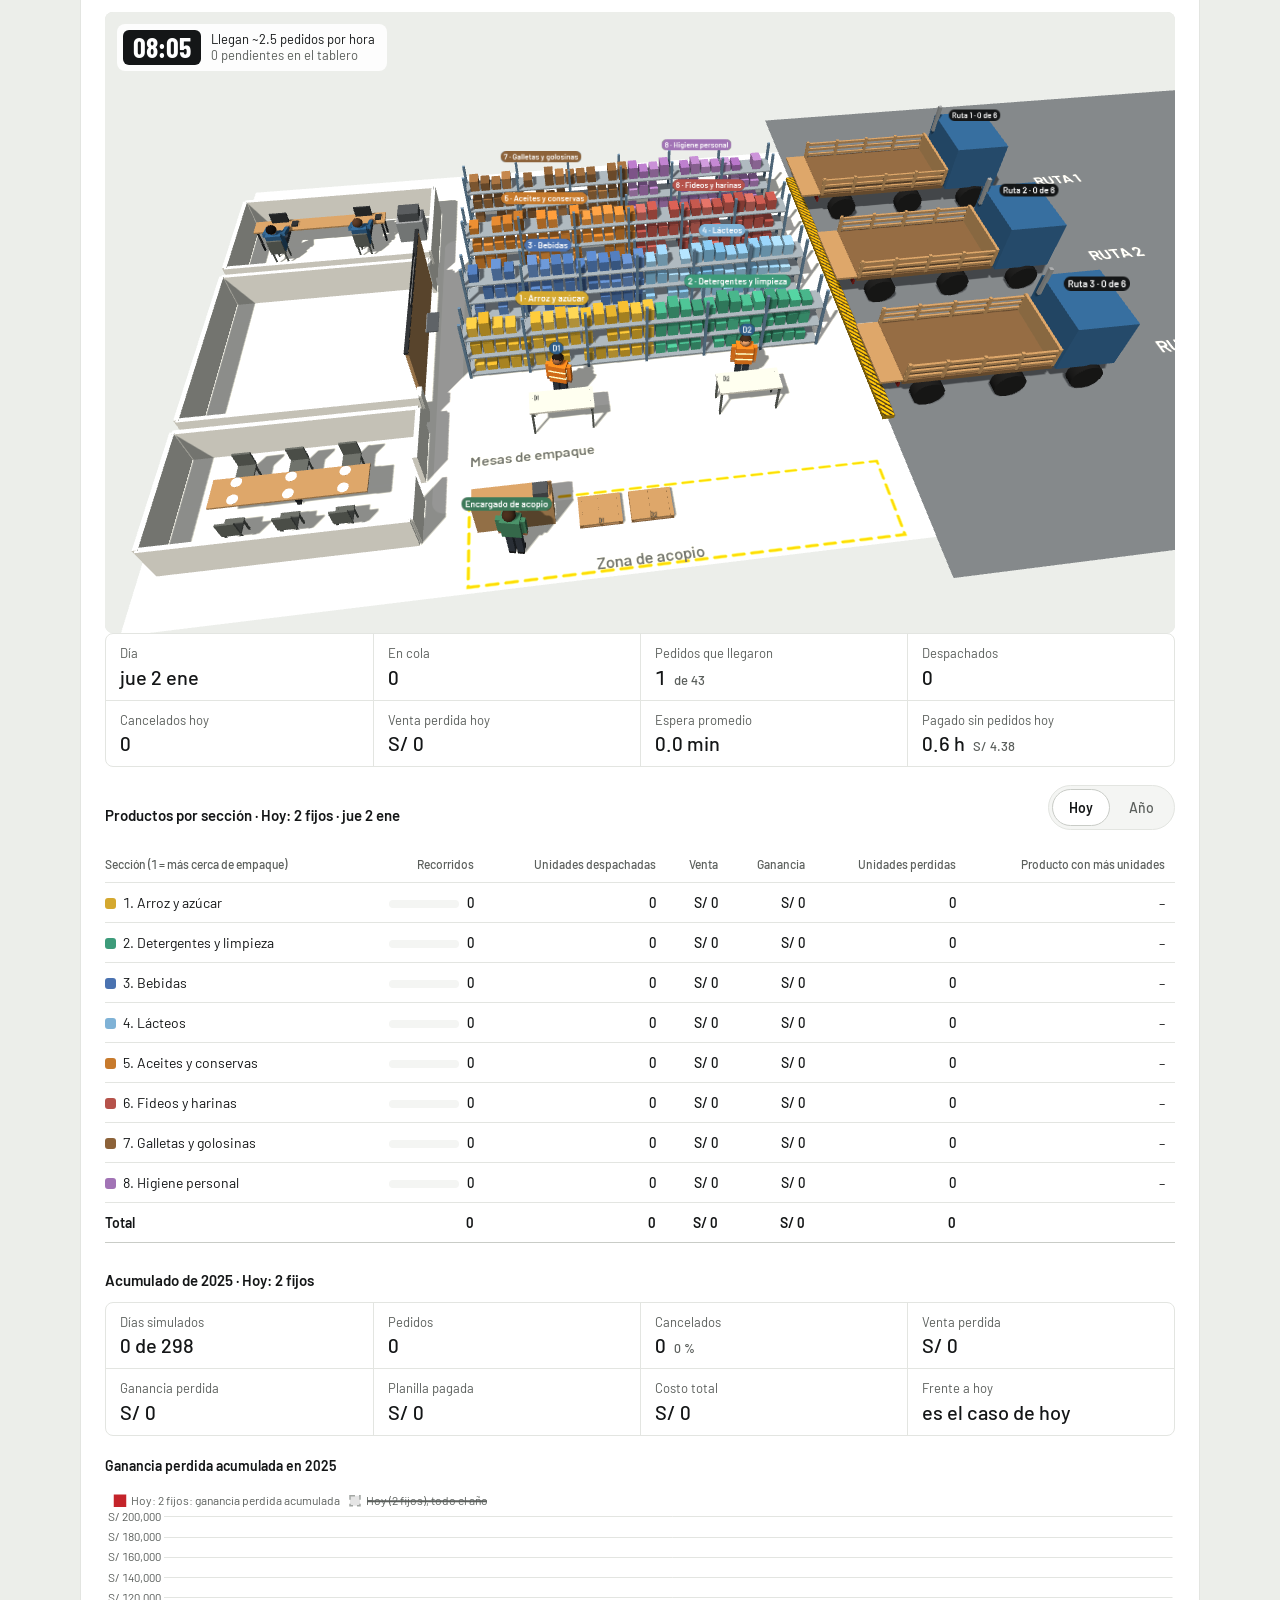
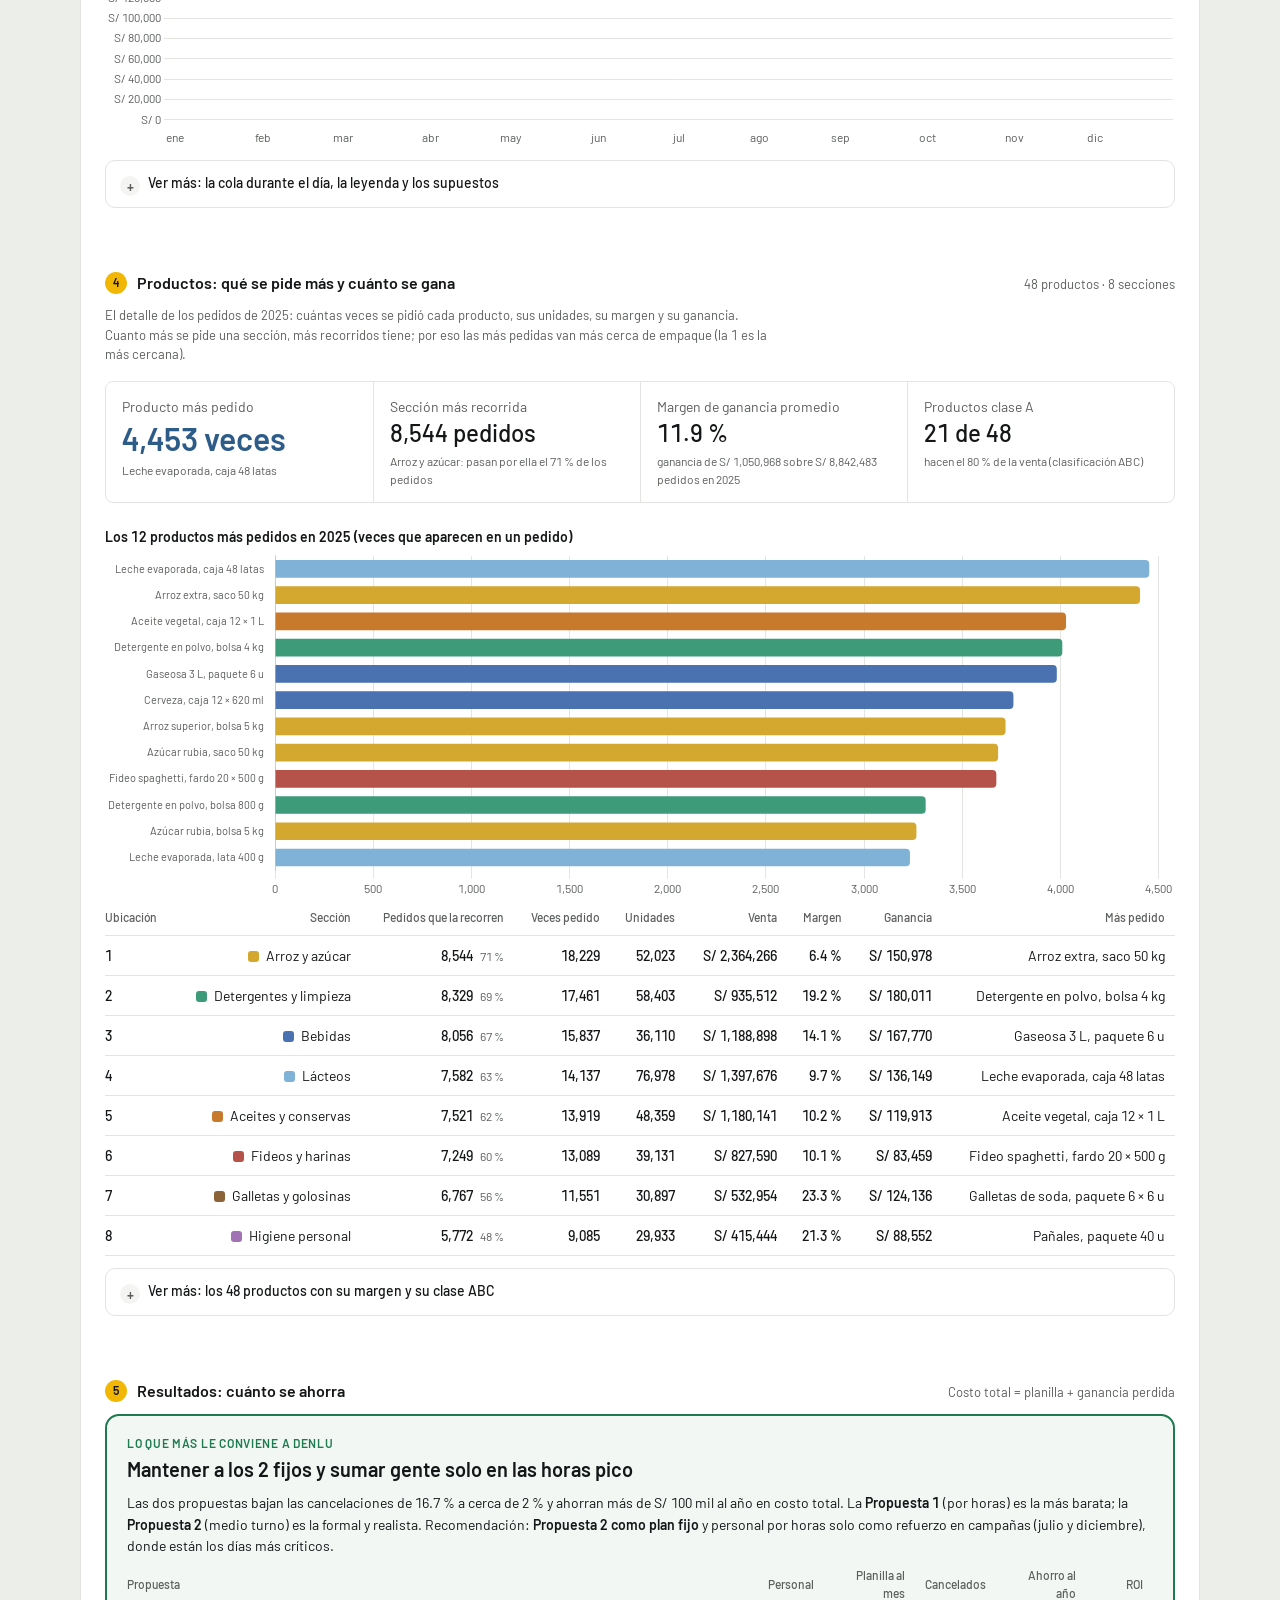
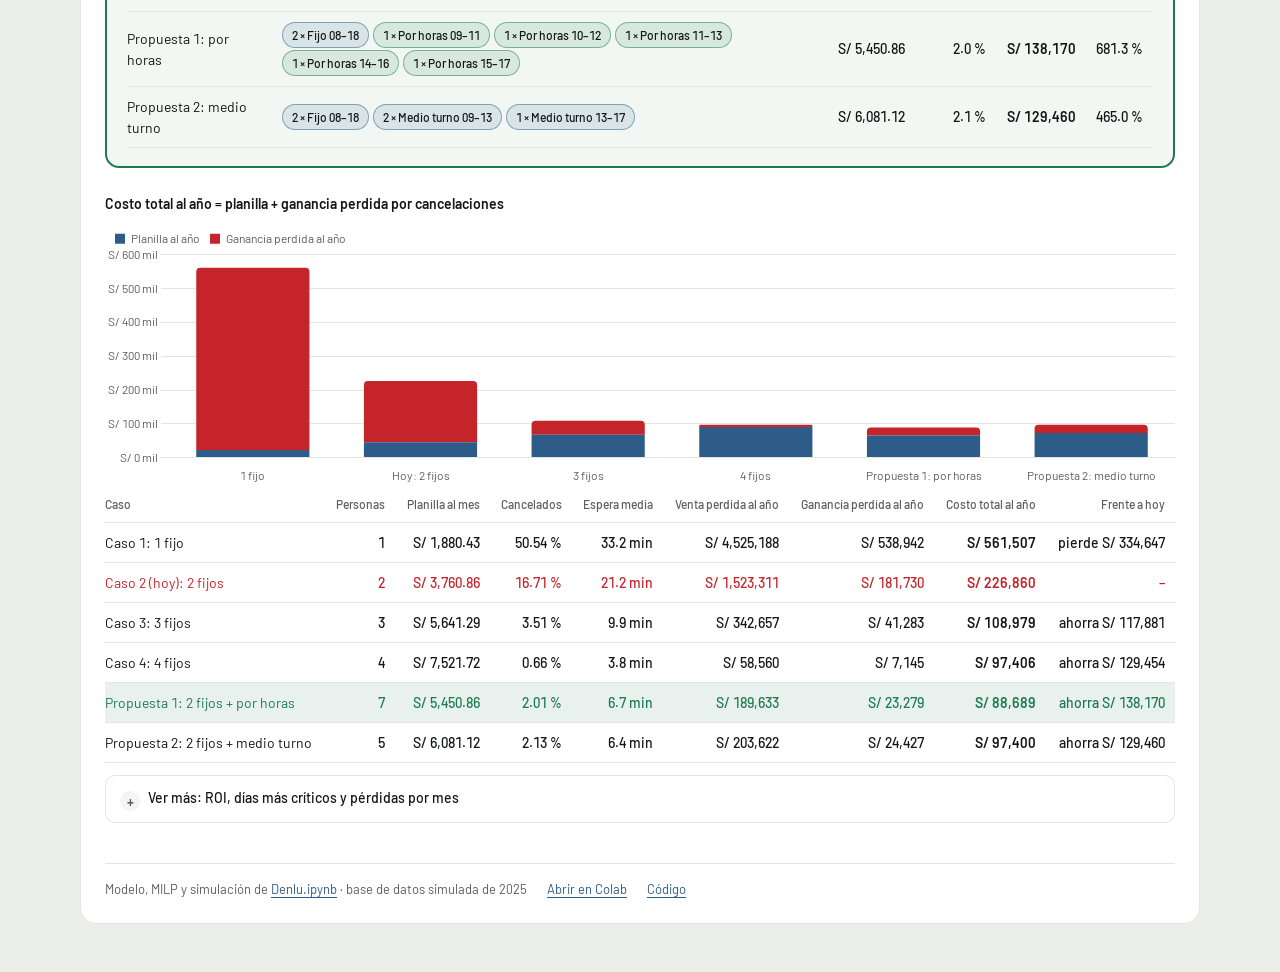
==== commit cfaaefb0: "Almacén por secciones: productos de cada pedido, recorridos y margen - Base de datos: detalle de pro" ====
--- a/Simulacion/web/index.html
+++ b/Simulacion/web/index.html
@@ -4,7 +4,7 @@
   <meta charset="utf-8">
   <meta name="viewport" content="width=device-width, initial-scale=1">
   <title>Andén DENLU</title>
-  <meta name="description" content="Almacén de DENLU (Tarma), 2025: con 2 despachadores ρ > 1 y se forma la cola; modelo M/M/c, programación entera con personal por horas o de medio turno, y simulación en 3D de todo el año por casos.">
+  <meta name="description" content="Almacén de DENLU (Tarma), 2025: con 2 despachadores ρ > 1 y se forma la cola; modelo M/M/c, programación entera con personal por horas o de medio turno, simulación en 3D de todo el año por casos y por secciones, y los productos más pedidos con su margen.">
   <script>document.documentElement.classList.add("js"); try { var t = localStorage.getItem('denlu-tema'); if (t === 'light' || t === 'dark') document.documentElement.dataset.theme = t; } catch (e) {}</script>
   <link rel="stylesheet" href="estilos.css">
 </head>
@@ -22,7 +22,8 @@
       <a href="#cola"><span class="num">1</span><span class="txt">El problema</span></a>
       <a href="#modelo"><span class="num">2</span><span class="txt">El modelo</span></a>
       <a href="#simulacion"><span class="num">3</span><span class="txt">Simulación</span></a>
-      <a href="#resultados"><span class="num">4</span><span class="txt">Resultados</span></a>
+      <a href="#productos"><span class="num">4</span><span class="txt">Productos</span></a>
+      <a href="#resultados"><span class="num">5</span><span class="txt">Resultados</span></a>
     </nav>
     <button type="button" class="tema" id="tema" aria-pressed="false" aria-label="Tema oscuro" title="Cambiar entre tema claro y oscuro">
           <svg class="luna" viewBox="0 0 24 24" width="16" height="16" aria-hidden="true"><path d="M20 14.5A8 8 0 0 1 9.5 4 8 8 0 1 0 20 14.5Z" fill="none" stroke="currentColor" stroke-width="2" stroke-linejoin="round"/></svg>
@@ -125,7 +126,7 @@
         <h2 id="tSim"><span class="num">3</span>Simulación por casos: todo 2025</h2>
         <span class="estado" id="estadoDia" aria-live="polite"></span>
       </div>
-      <p class="nota-bloque">Los mismos 12,070 pedidos de 2025, con el personal del caso que elijas. Mira cómo se forma la cola en el almacén y cuánto se pierde o se gana.</p>
+      <p class="nota-bloque">Los mismos 12,070 pedidos de 2025, con el personal del caso que elijas. El almacén está dividido en <strong>8 secciones</strong>: cada despachador camina a las secciones de los productos de su pedido, y la sección más pedida está más cerca de empaque. Mira cómo se forma la cola y cuánto se pierde o se gana.</p>
       <div class="horas casos-chips" id="casosSim" role="group" aria-label="Caso a simular"></div>
       <div class="caso" id="tarjetaCaso" aria-live="polite"></div>
       <div class="selector-plan">
@@ -170,6 +171,14 @@
       </div>
       <div class="lienzo"><div class="escena3d" id="escena3d" hidden></div><canvas id="lienzo" role="img" aria-label="Plano del almacén: ventas, tablero de pedidos, estantería, mesas de empaque, comedor y andén con los camiones de cada ruta"></canvas></div>
       <dl class="contadores" id="contadores"></dl>
+      <div class="cab-secciones">
+        <h3 class="sub" id="tituloSecciones">Productos por sección</h3>
+        <div class="segmentado" id="vistaSecciones" role="group" aria-label="Periodo del conteo">
+          <button type="button" data-sec="hoy" aria-pressed="true">Hoy</button>
+          <button type="button" data-sec="anio">Año</button>
+        </div>
+      </div>
+      <div class="tabla-ancha"><table class="resultados secciones" id="tablaSecciones"></table></div>
       <h3 class="sub" id="tituloAnio">Acumulado del año</h3>
       <dl class="contadores" id="contadoresAnio"></dl>
       <div class="grafico grafico-medio"><canvas id="gAnio" aria-label="Ganancia perdida acumulada en 2025 con el caso elegido y con hoy"></canvas></div>
@@ -183,6 +192,7 @@
             <li><span class="sw sw-hoja sw-cancelo"></span><span>Cancelado: esperó más de <strong id="leyendaT">60</strong> min</span></li>
             <li><span class="sw sw-desp"></span><span>Despachador (D1, D2…) con chaleco</span></li>
             <li><span class="sw sw-acopio"></span><span>Acopio: se hace la lista y se revisan los productos</span></li>
+            <li><span class="sw-sec" style="background:#d4a82f"></span><span>Secciones del almacén con su número: la 1 es la más pedida y está más cerca de empaque</span></li>
             <li><span class="sw sw-caja"></span><span>Caja del pedido: se alista y se sube al camión</span></li>
             <li><span class="sw sw-ocio"></span><span>“zz”: despachador pagado sin pedidos</span></li>
           </ul>
@@ -191,9 +201,27 @@
       </details>
     </section>
 
+    <section class="bloque paso-seccion revelar" id="productos" aria-labelledby="tProd">
+      <div class="bloque-cab">
+        <h2 id="tProd"><span class="num">4</span>Productos: qué se pide más y cuánto se gana</h2>
+        <span class="estado">48 productos · 8 secciones</span>
+      </div>
+      <p class="nota-bloque">El detalle de los pedidos de 2025: cuántas veces se pidió cada producto, sus unidades, su margen y su ganancia. Cuanto más se pide una sección, más recorridos tiene; por eso las más pedidas van más cerca de empaque (la 1 es la más cercana).</p>
+      <dl class="kpis" id="kpisProductos" aria-label="Productos: resultados principales"></dl>
+      <div class="grafico grafico-alto"><canvas id="gTop" aria-label="Los productos más pedidos"></canvas></div>
+      <div class="tabla-ancha"><table class="resultados" id="tablaPorSeccion"></table></div>
+      <details class="mas">
+        <summary>Ver más: los 48 productos con su margen y su clase ABC</summary>
+        <div class="mas-cuerpo">
+          <p class="nota-bloque">Ordenados por las veces que se pidieron. Clasificación ABC por valor vendido: clase A, los productos que suman el 80 % de la venta; B, el siguiente 15 %; C, el resto. Los de clase A son los que nunca deben faltar.</p>
+          <div class="tabla-ancha"><table class="resultados" id="tablaProductos"></table></div>
+        </div>
+      </details>
+    </section>
+
     <section class="bloque paso-seccion revelar" id="resultados" aria-labelledby="tRes">
       <div class="bloque-cab">
-        <h2 id="tRes"><span class="num">4</span>Resultados: cuánto se ahorra</h2>
+        <h2 id="tRes"><span class="num">5</span>Resultados: cuánto se ahorra</h2>
         <span class="estado">Costo total = planilla + ganancia perdida</span>
       </div>
       <div class="recomendacion" id="recomendacion"></div>
--- a/Simulacion/web/estilos.css
+++ b/Simulacion/web/estilos.css
@@ -729,3 +729,15 @@
   #simulacion .selector-plan label { flex-wrap: wrap; }
   #simulacion .selector-plan select { width: 100%; }
 }
+
+/* ---------- Secciones del almacén y productos ---------- */
+.sw-sec { display: inline-block; width: 11px; height: 11px; margin-right: 7px; border-radius: 3px; vertical-align: -1px; }
+.leyenda .sw-sec { flex: none; margin-right: 0; }
+.cab-secciones { display: flex; flex-wrap: wrap; align-items: center; justify-content: space-between; gap: 6px 16px; margin-top: 18px; }
+.cab-secciones .sub { margin: 0; }
+.resultados.secciones td:first-child { white-space: nowrap; }
+.barra-sec { display: inline-block; width: 70px; height: 8px; margin-right: 8px; border-radius: 4px; background: var(--panel); vertical-align: middle; overflow: hidden; }
+.barra-sec i { display: block; height: 100%; border-radius: 4px; transition: width 300ms var(--curva); }
+.resultados td.rojo { color: var(--rojo); font-weight: 600; }
+#kpisProductos { margin-bottom: 16px; }
+@media (max-width: 700px) { .barra-sec { display: none; } }
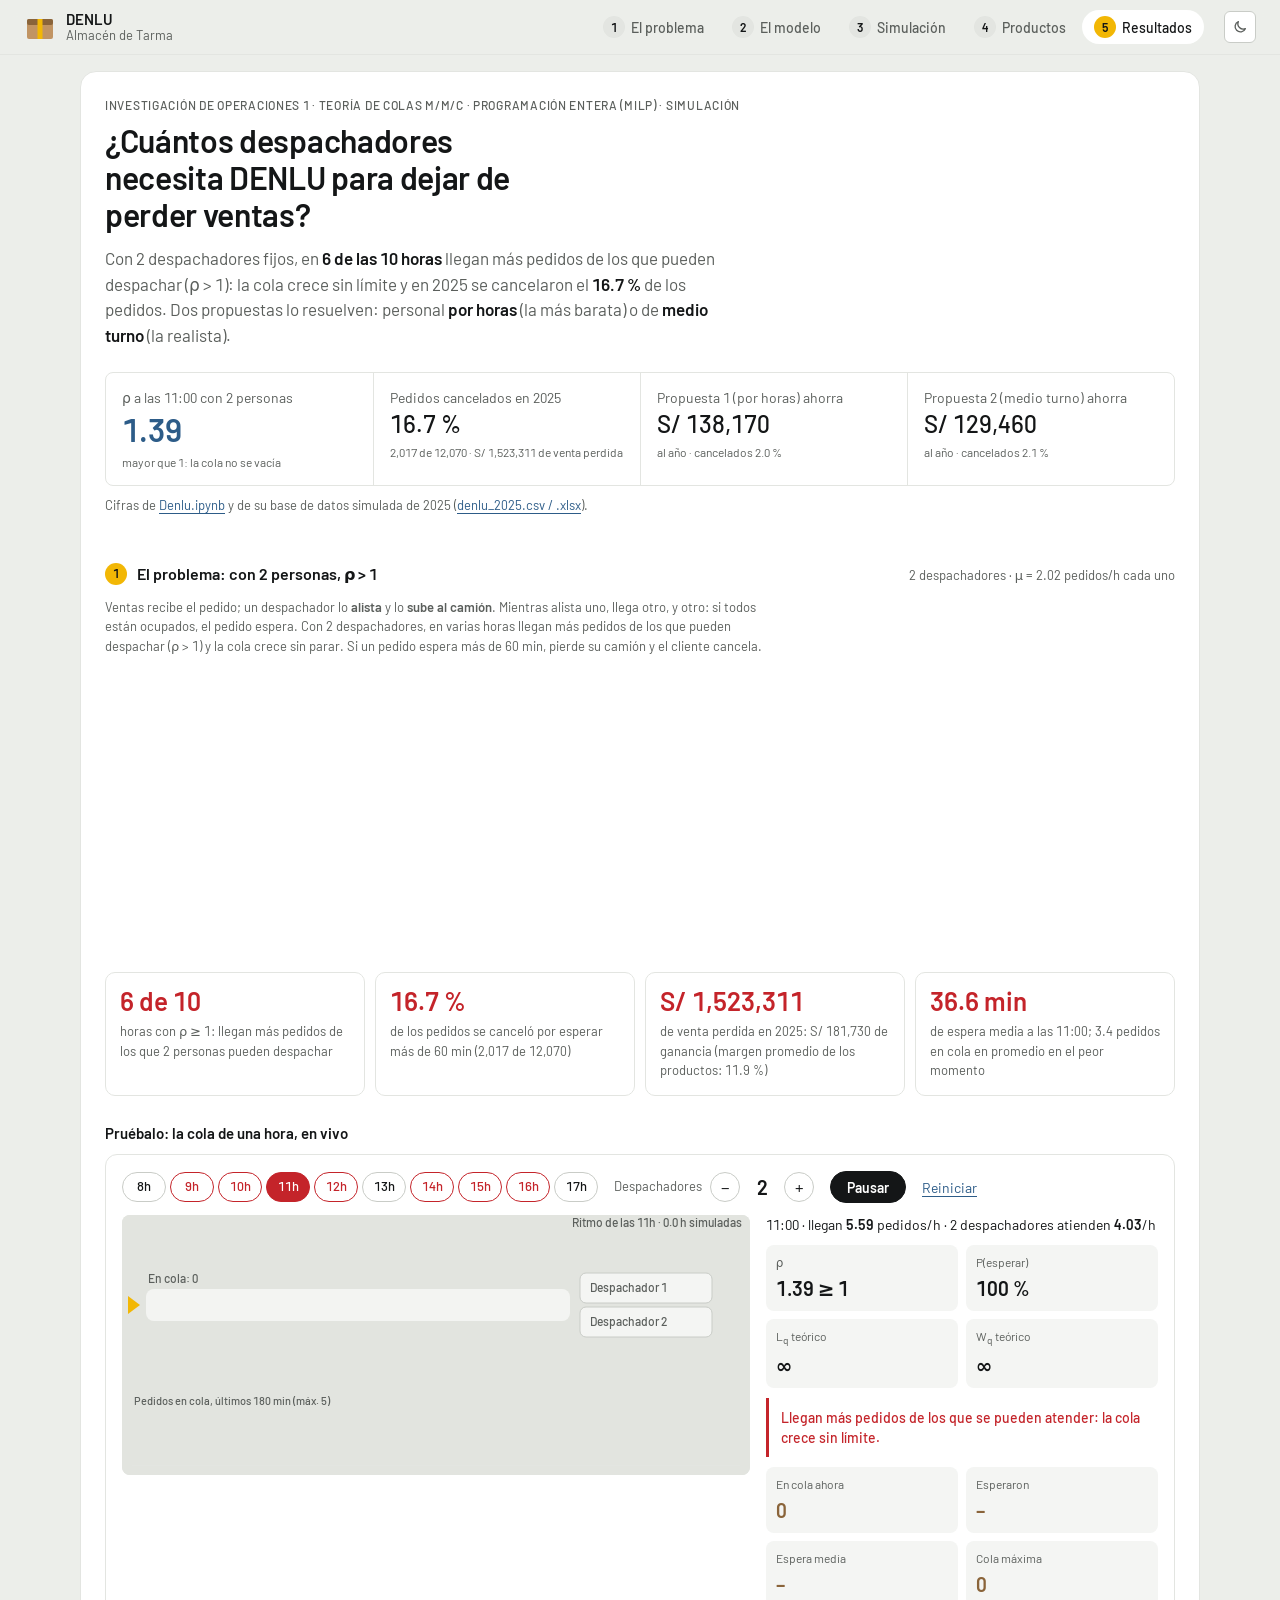
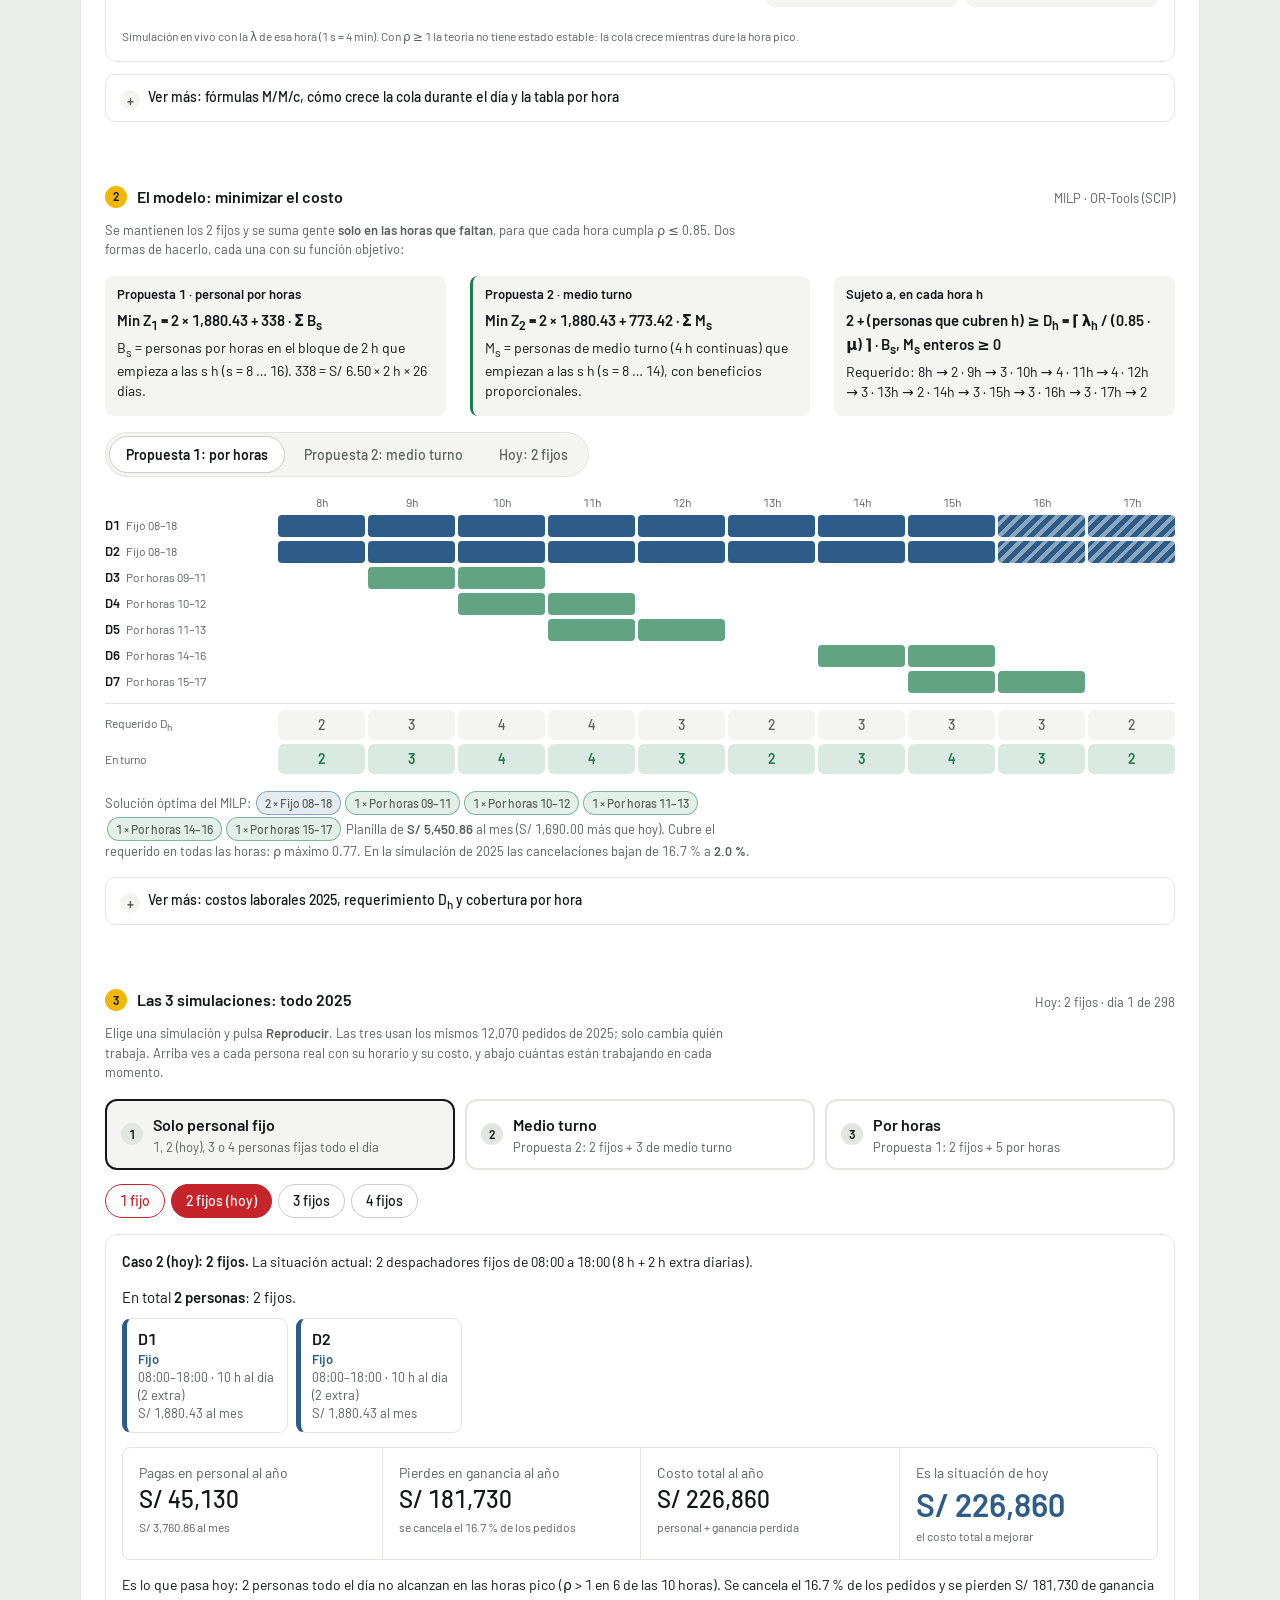
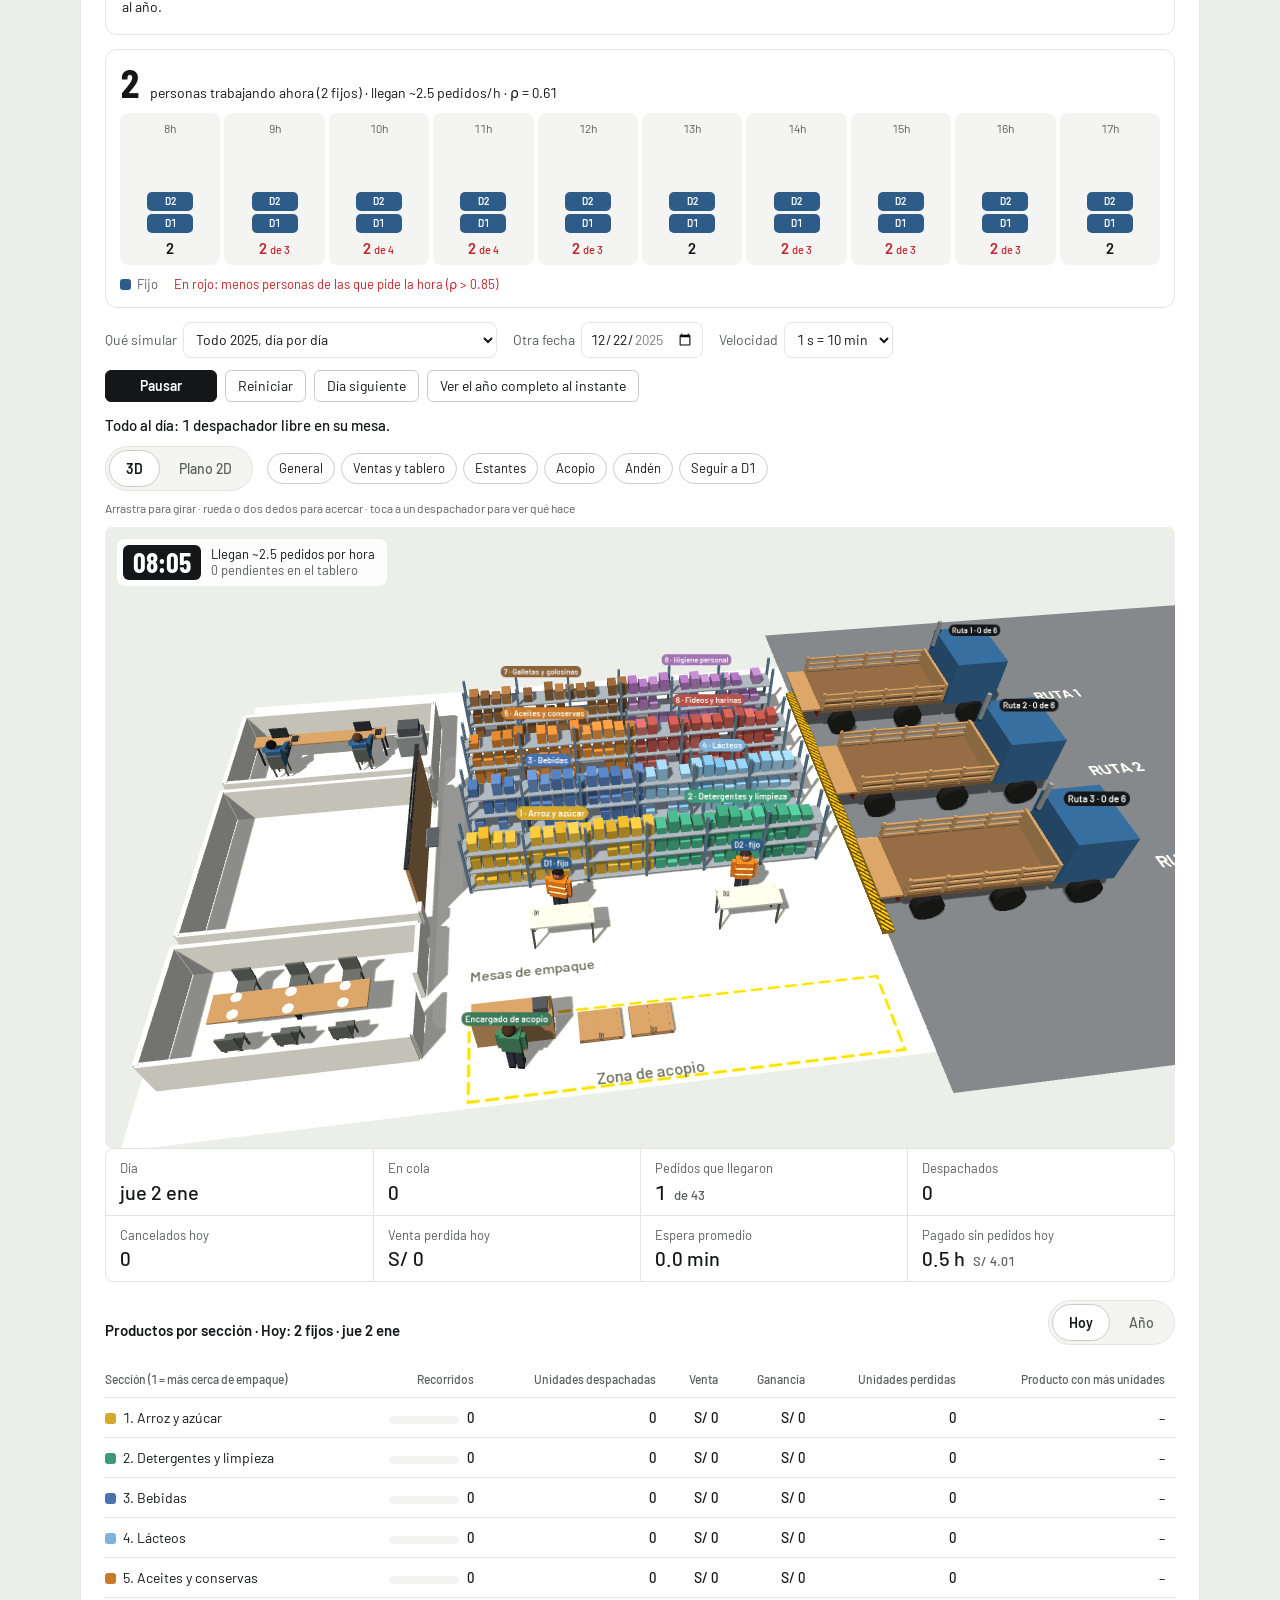
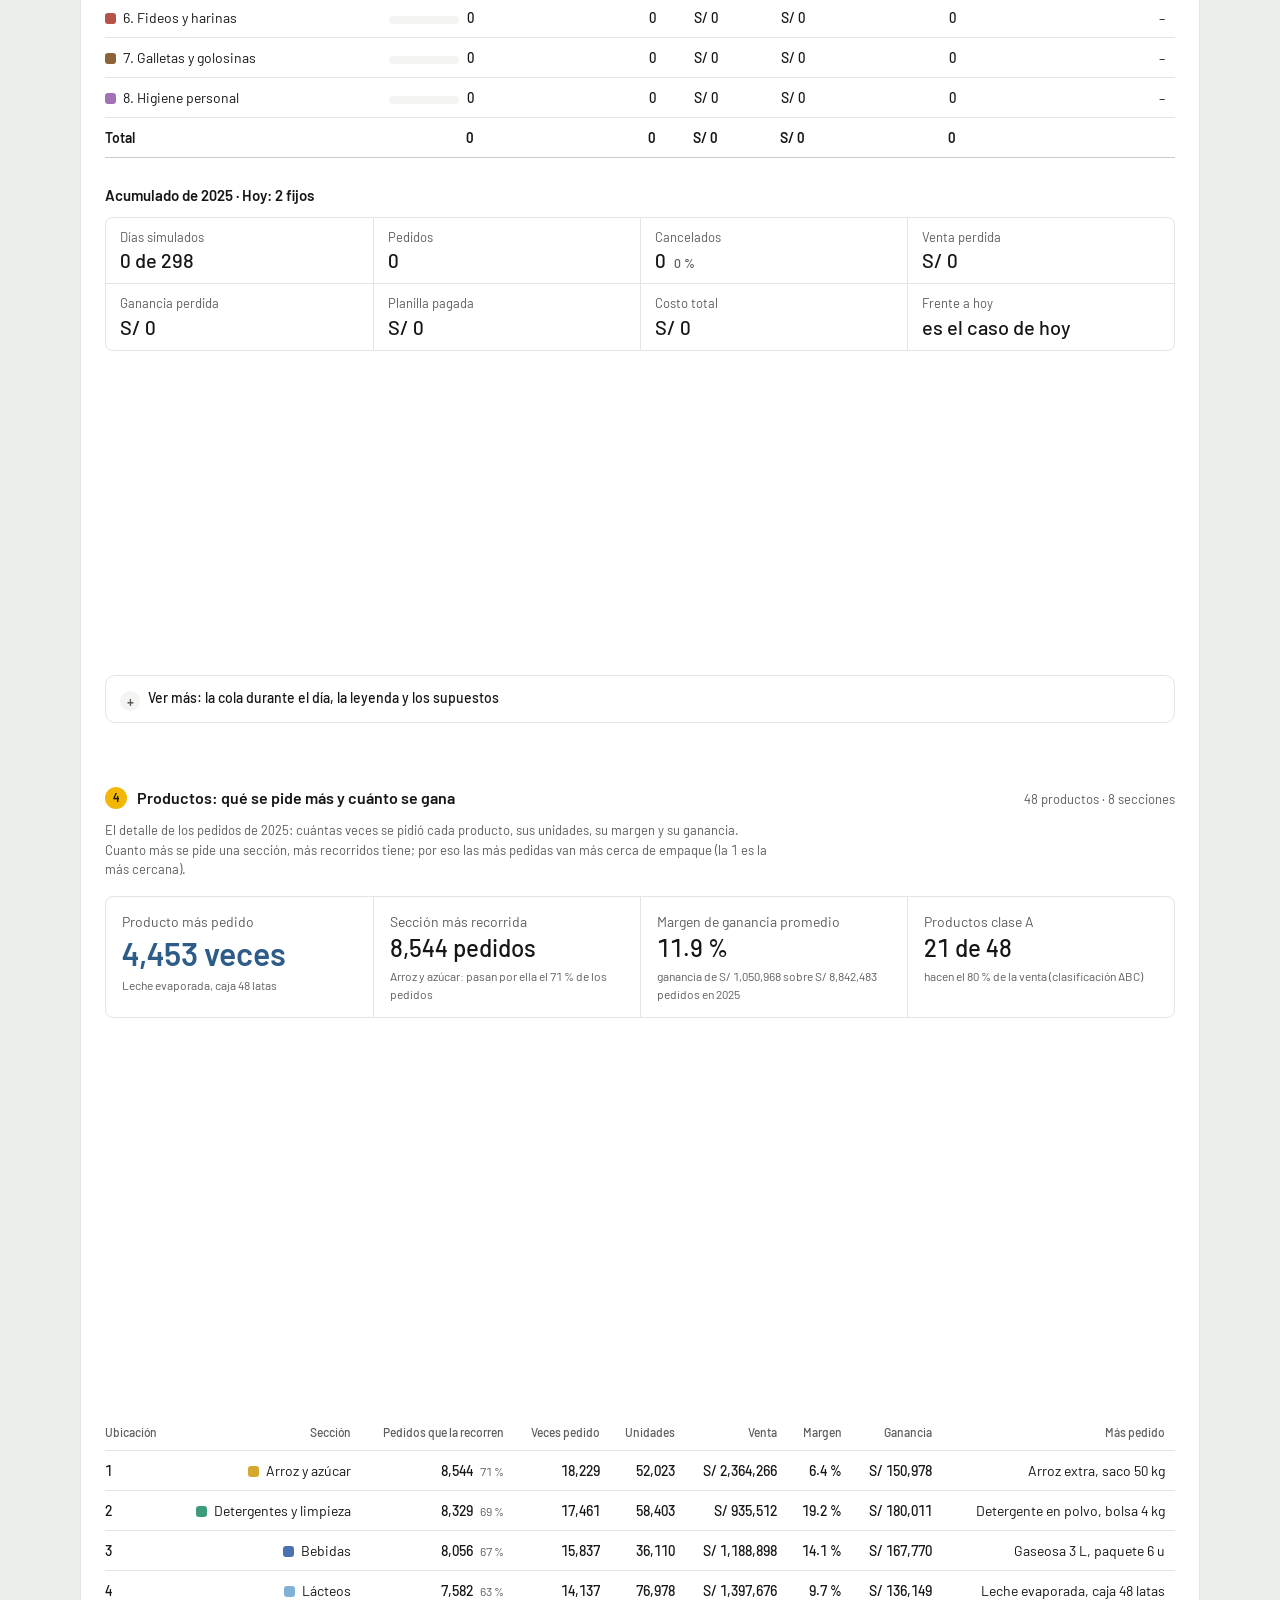
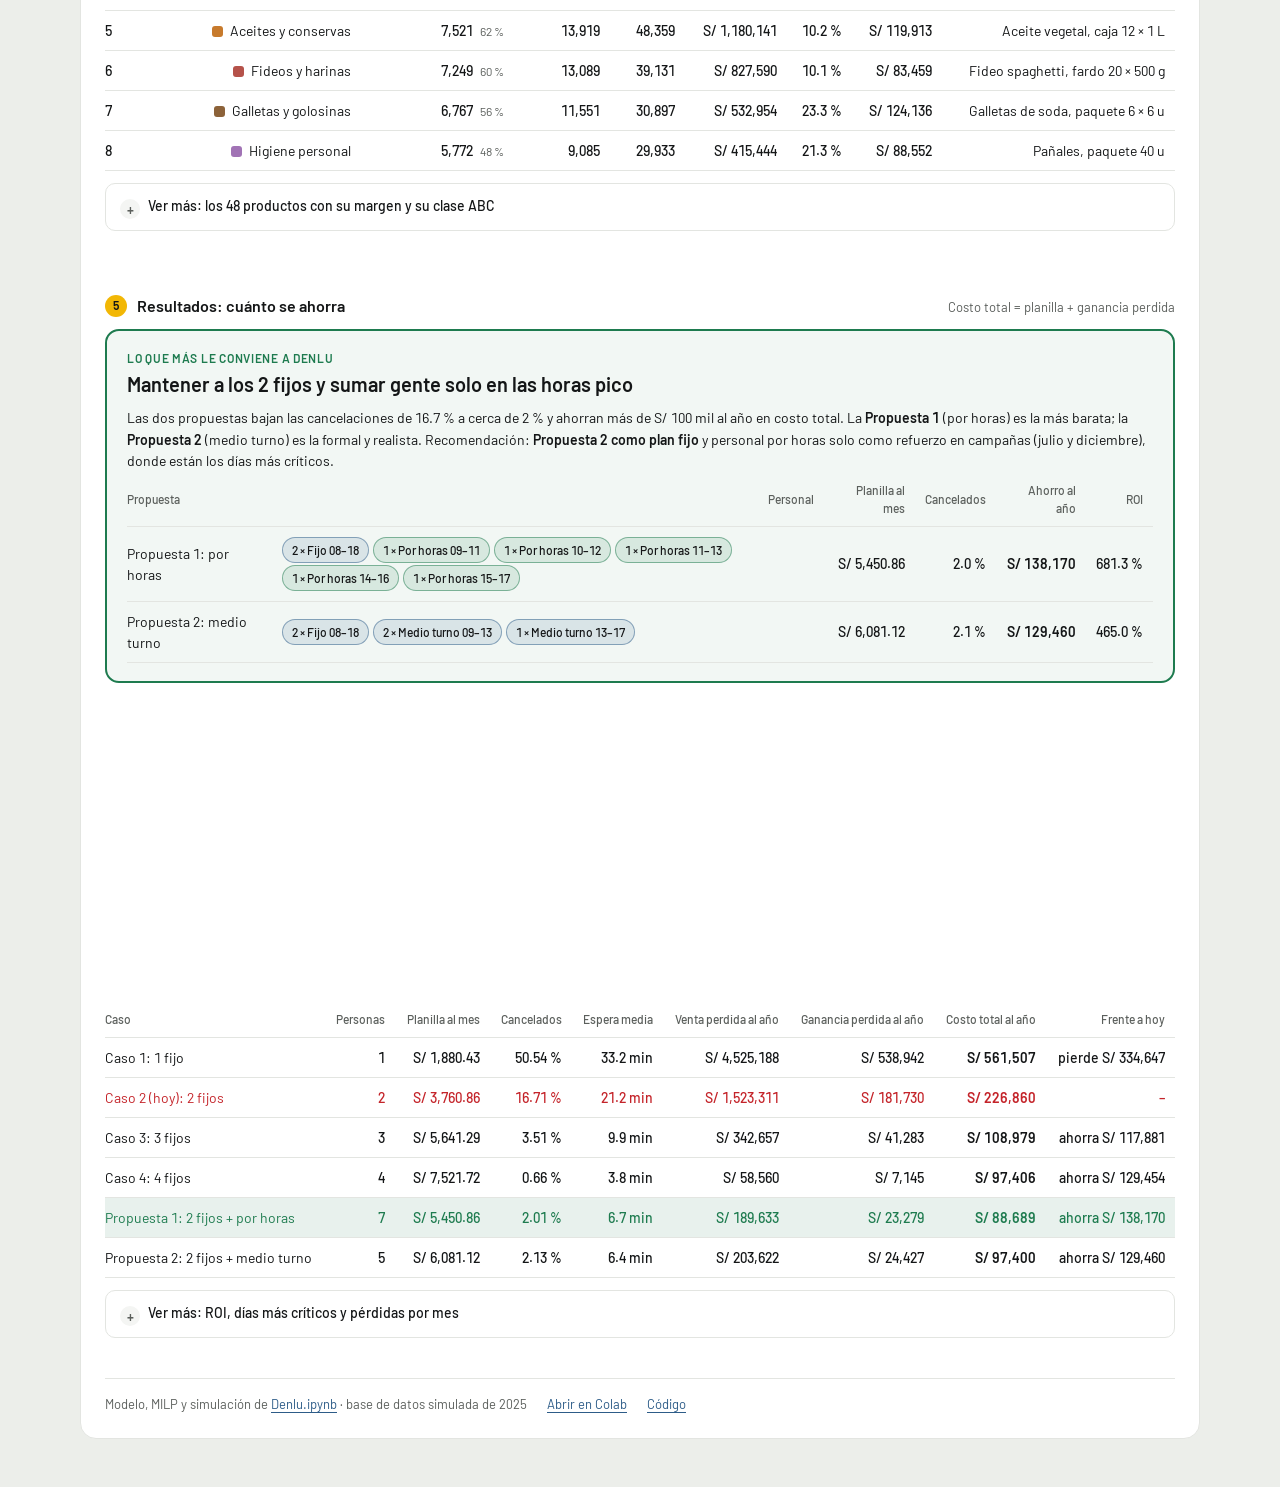
==== commit 9256b3f5: "Tres simulaciones: solo fijos (1 a 4), medio turno y por horas, con cada persona real - La simulació" ====
--- a/Simulacion/web/index.html
+++ b/Simulacion/web/index.html
@@ -123,12 +123,18 @@
 
     <section class="bloque paso-seccion revelar" id="simulacion" aria-labelledby="tSim">
       <div class="bloque-cab">
-        <h2 id="tSim"><span class="num">3</span>Simulación por casos: todo 2025</h2>
+        <h2 id="tSim"><span class="num">3</span>Las 3 simulaciones: todo 2025</h2>
         <span class="estado" id="estadoDia" aria-live="polite"></span>
       </div>
-      <p class="nota-bloque">Los mismos 12,070 pedidos de 2025, con el personal del caso que elijas. El almacén está dividido en <strong>8 secciones</strong>: cada despachador camina a las secciones de los productos de su pedido, y la sección más pedida está más cerca de empaque. Mira cómo se forma la cola y cuánto se pierde o se gana.</p>
-      <div class="horas casos-chips" id="casosSim" role="group" aria-label="Caso a simular"></div>
+      <p class="nota-bloque">Elige una simulación y pulsa <strong>Reproducir</strong>. Las tres usan los mismos 12,070 pedidos de 2025; solo cambia quién trabaja. Arriba ves a cada persona real con su horario y su costo, y abajo cuántas están trabajando en cada momento.</p>
+      <div class="sim-pasos" id="simPasos" role="tablist" aria-label="Simulación"></div>
+      <div class="horas casos-chips" id="casosSim" role="group" aria-label="Cuántos fijos"></div>
       <div class="caso" id="tarjetaCaso" aria-live="polite"></div>
+      <div class="equipo-ahora" aria-live="polite">
+        <p class="ahora"><strong id="nAhora">0</strong><span id="txtAhora">personas trabajando ahora</span></p>
+        <div class="franja" id="franjaPersonas" aria-label="Personas en turno en cada hora del día"></div>
+        <p class="leyenda-tipos" id="leyendaTipos"></p>
+      </div>
       <div class="selector-plan">
         <label class="velocidad">Qué simular
           <select id="diaSel" aria-label="Día o año a simular"></select>
--- a/Simulacion/web/estilos.css
+++ b/Simulacion/web/estilos.css
@@ -741,3 +741,43 @@
 .resultados td.rojo { color: var(--rojo); font-weight: 600; }
 #kpisProductos { margin-bottom: 16px; }
 @media (max-width: 700px) { .barra-sec { display: none; } }
+
+/* ---------- Las 3 simulaciones: pestañas, personas y franja del día ---------- */
+.sim-pasos { display: grid; grid-template-columns: repeat(3, minmax(0, 1fr)); gap: 10px; margin: 4px 0 14px; }
+.sim-pasos button { display: grid; grid-template-columns: auto 1fr; gap: 2px 10px; align-items: center; padding: 12px 14px; border: 2px solid var(--linea); border-radius: 12px; background: var(--hoja); color: var(--tinta); text-align: left; cursor: pointer; transition: border-color 150ms var(--curva), background-color 150ms var(--curva); }
+.sim-pasos button:hover { border-color: var(--tinta-2); }
+.sim-pasos button .num { grid-row: span 2; }
+.sim-pasos button strong { font-size: 16px; }
+.sim-pasos button > span:last-child { color: var(--tinta-2); font-size: 13px; line-height: 1.3; }
+.sim-pasos button[aria-selected="true"] { border-color: var(--tinta); background: var(--panel); }
+.casos-chips[hidden] { display: none; }
+.equipo-total { margin: 0 0 10px; font-size: 15px; }
+.equipo-lista { display: grid; grid-template-columns: repeat(auto-fill, minmax(150px, 1fr)); gap: 8px; margin-bottom: 14px; }
+.persona-card { display: grid; gap: 1px; padding: 9px 11px; border: 1px solid var(--linea); border-left: 5px solid var(--tipo); border-radius: 9px; font-size: 13px; line-height: 1.35; animation: aparecer 400ms var(--curva) both; }
+.persona-card b { font-size: 16px; }
+.persona-card .tp { color: var(--tipo); font-weight: 600; }
+.persona-card span:not(.tp) { color: var(--tinta-2); }
+.porque { margin: 4px 0 0; font-size: 14px; line-height: 1.55; }
+.equipo-ahora { margin: 14px 0 10px; padding: 12px 14px; border: 1px solid var(--linea); border-radius: 12px; }
+.equipo-ahora .ahora { display: flex; align-items: baseline; flex-wrap: wrap; gap: 4px 10px; margin: 0 0 10px; font-size: 14px; }
+.equipo-ahora .ahora strong { font-family: 'Barlow Condensed', Barlow, sans-serif; font-size: 40px; line-height: 1; }
+.equipo-ahora .mal { color: var(--rojo); font-weight: 600; }
+.franja { display: grid; grid-template-columns: repeat(10, minmax(0, 1fr)); gap: 4px; }
+.franja-hora { display: grid; grid-template-rows: auto 1fr auto; gap: 4px; padding: 6px 3px; border-radius: 8px; background: var(--panel); text-align: center; transition: box-shadow 200ms var(--curva), background-color 200ms var(--curva); }
+.franja-hora.ahora { background: var(--hoja); box-shadow: 0 0 0 2px var(--tinta); }
+.franja-hora .fh { color: var(--tinta-2); font-size: 12px; }
+.franja-hora .fp { display: flex; flex-direction: column-reverse; align-items: center; justify-content: flex-start; gap: 3px; min-height: 92px; }
+.franja-hora .fp i { display: block; width: 100%; max-width: 46px; padding: 2px 0; border-radius: 5px; color: #fff; font-size: 10px; font-style: normal; font-weight: 600; }
+.franja-hora .fn { font-weight: 600; font-size: 15px; }
+.franja-hora .fn.falta { color: var(--rojo); }
+.franja-hora .fn small { font-weight: 500; font-size: 11px; }
+.leyenda-tipos { display: flex; flex-wrap: wrap; gap: 4px 16px; margin: 10px 0 0; color: var(--tinta-2); font-size: 13px; }
+.leyenda-tipos i { display: inline-block; width: 11px; height: 11px; margin-right: 6px; border-radius: 3px; vertical-align: -1px; }
+.leyenda-tipos .nota-falta { color: var(--rojo); }
+@media (max-width: 700px) {
+  .sim-pasos { grid-template-columns: minmax(0, 1fr); }
+  .franja { gap: 2px; }
+  .franja-hora { padding: 5px 1px; }
+  .franja-hora .fp i { font-size: 8px; }
+  .franja-hora .fh { font-size: 10px; }
+}
